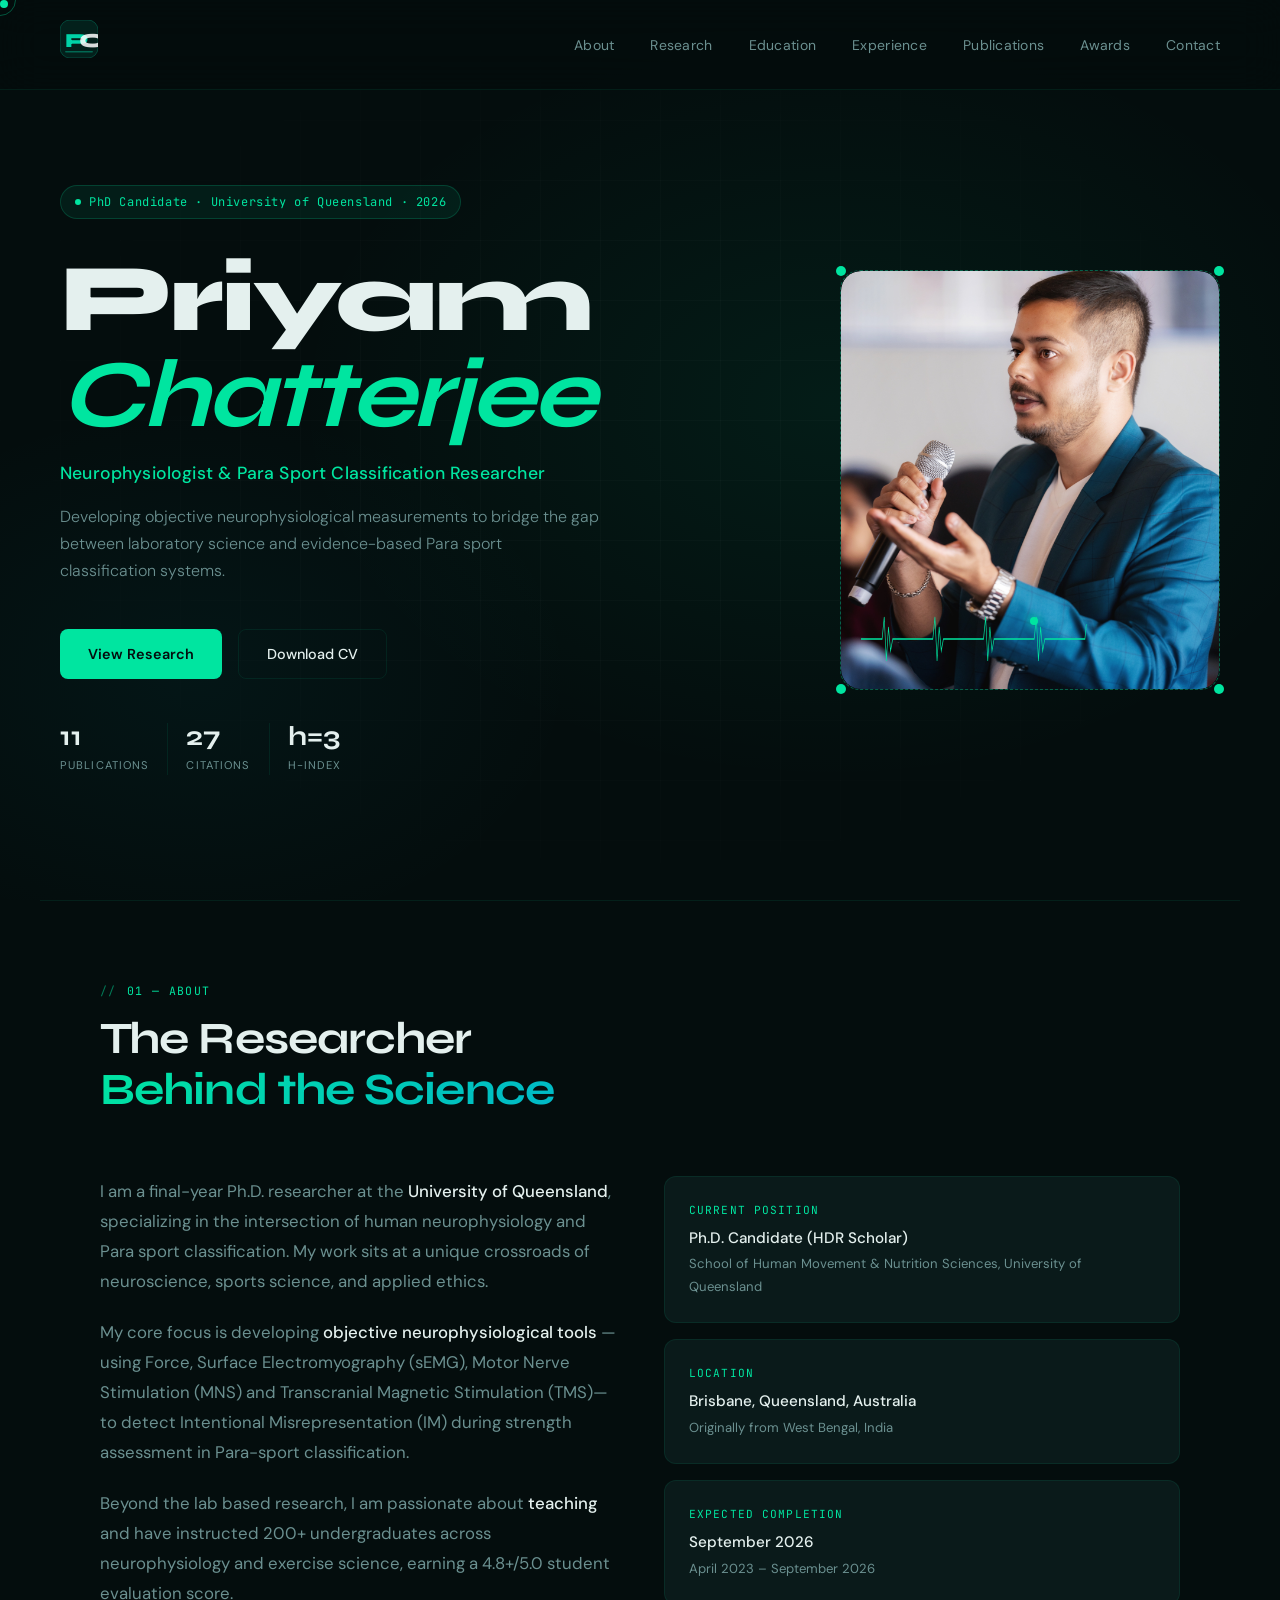
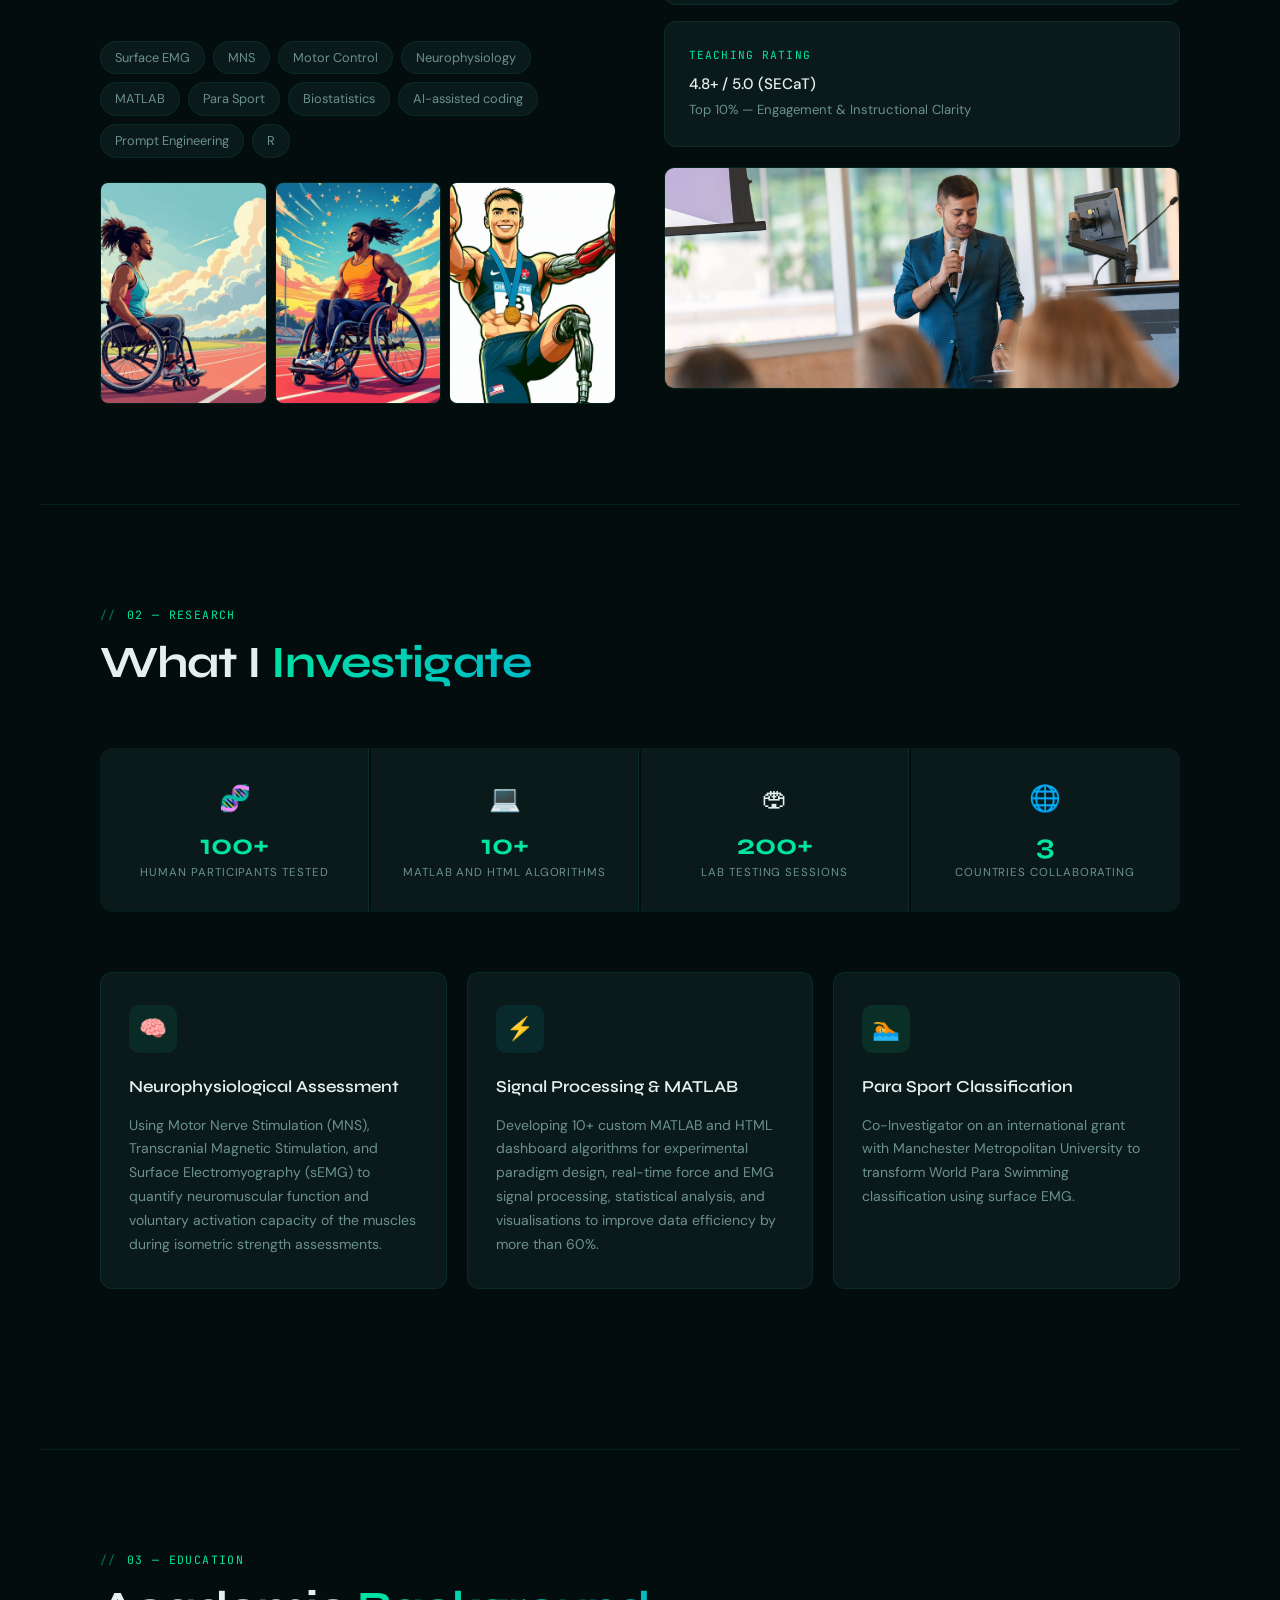
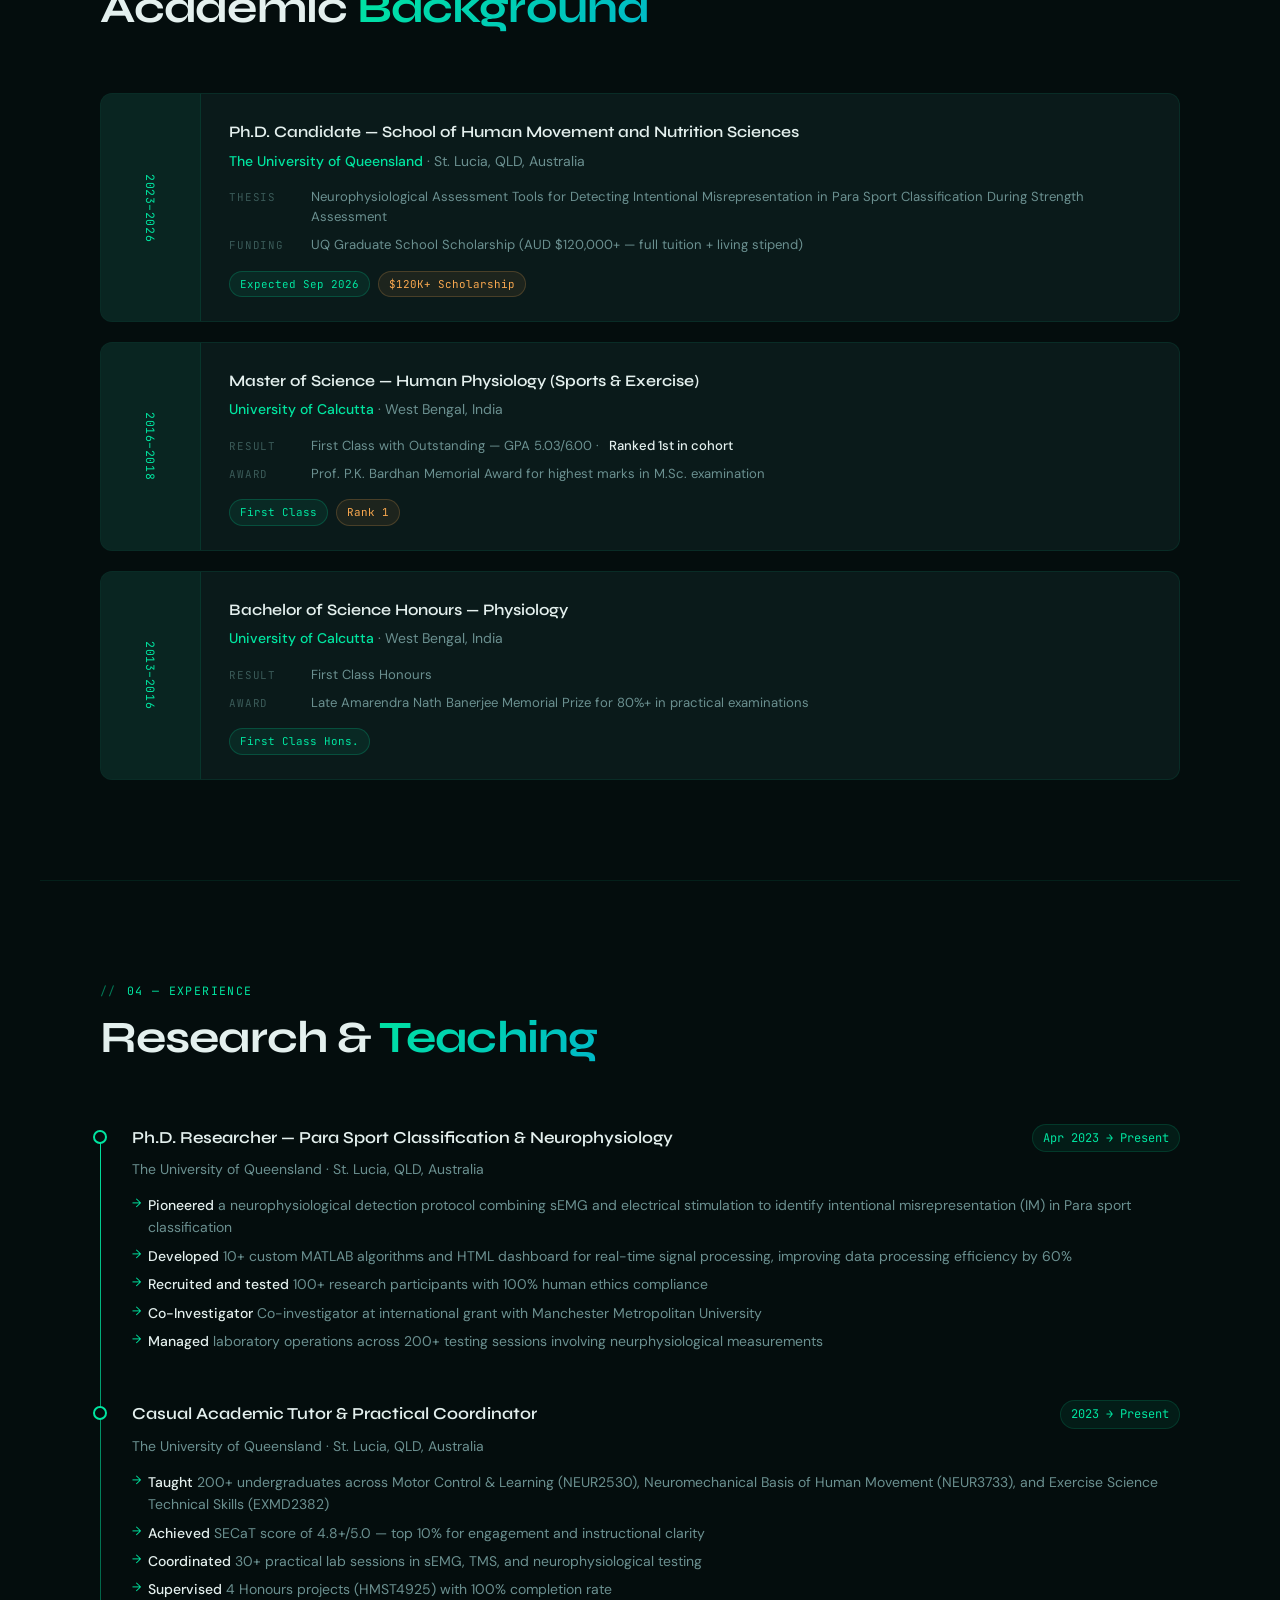
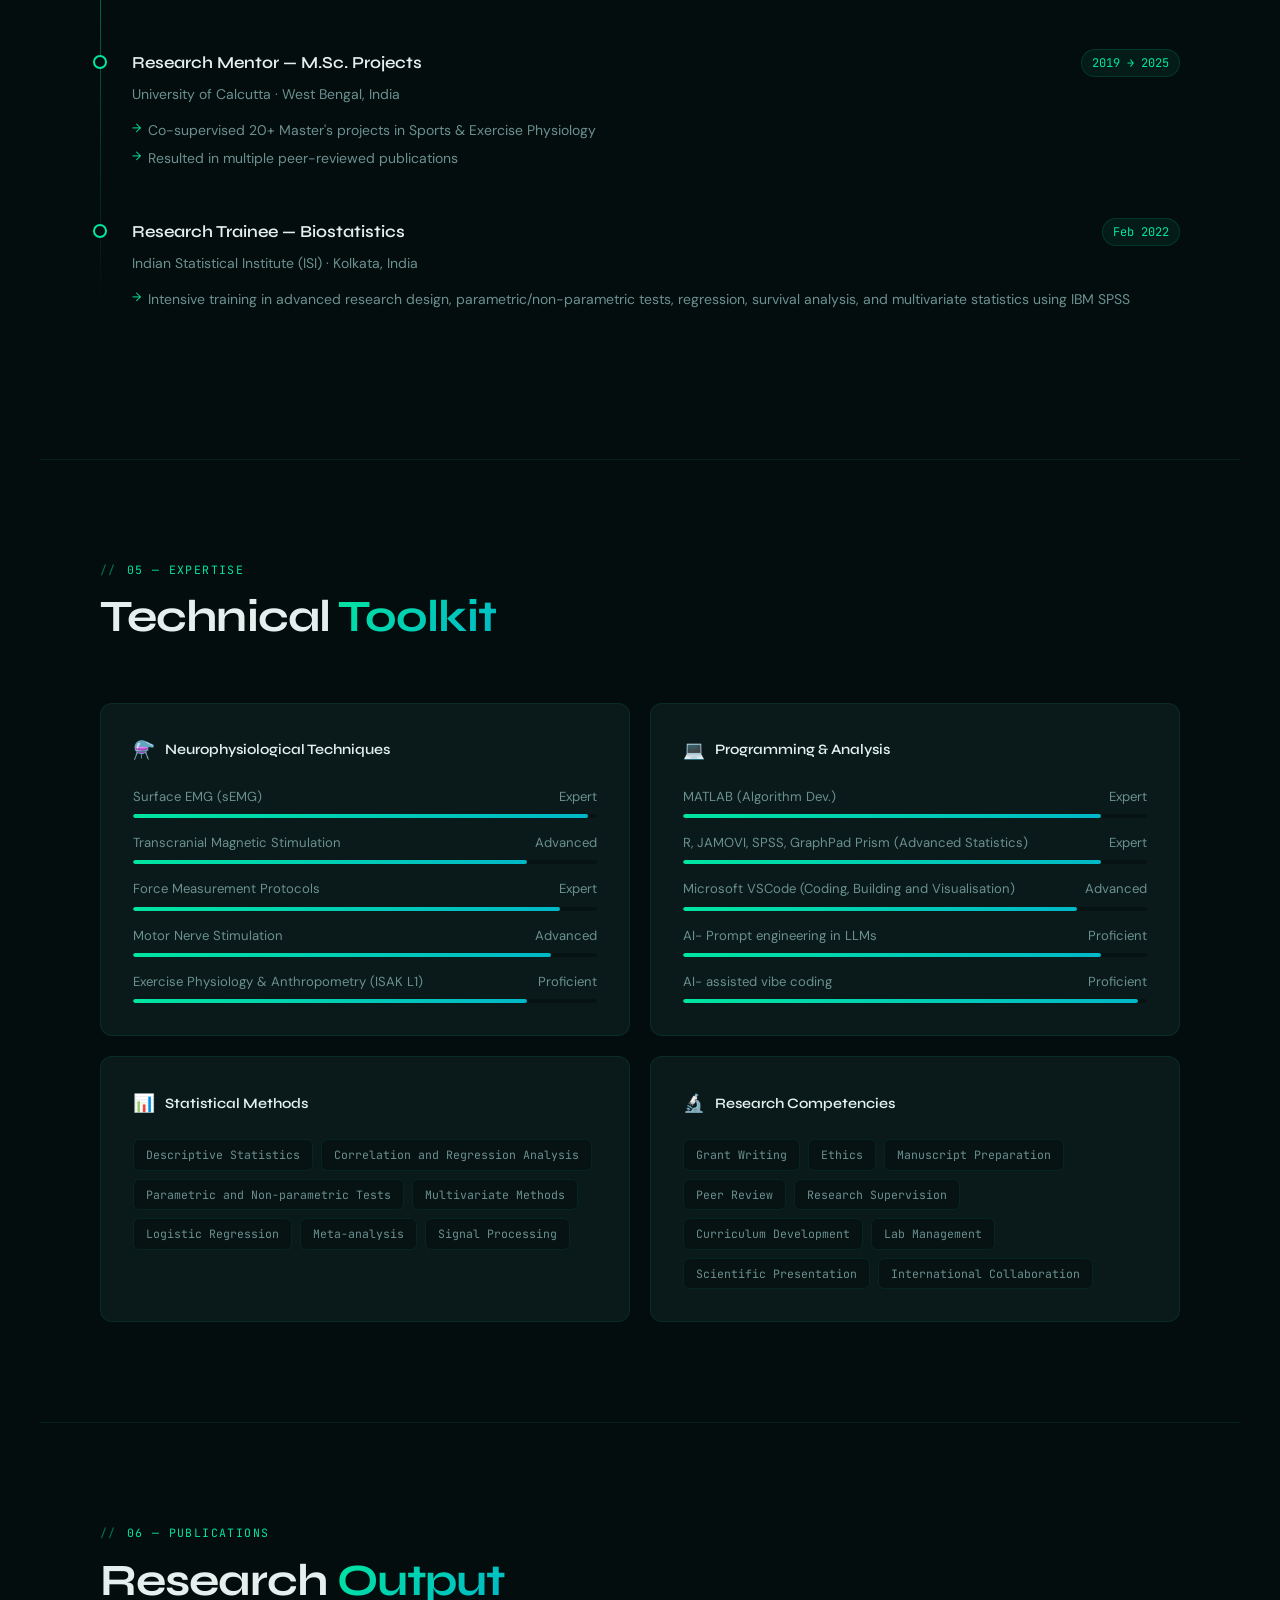
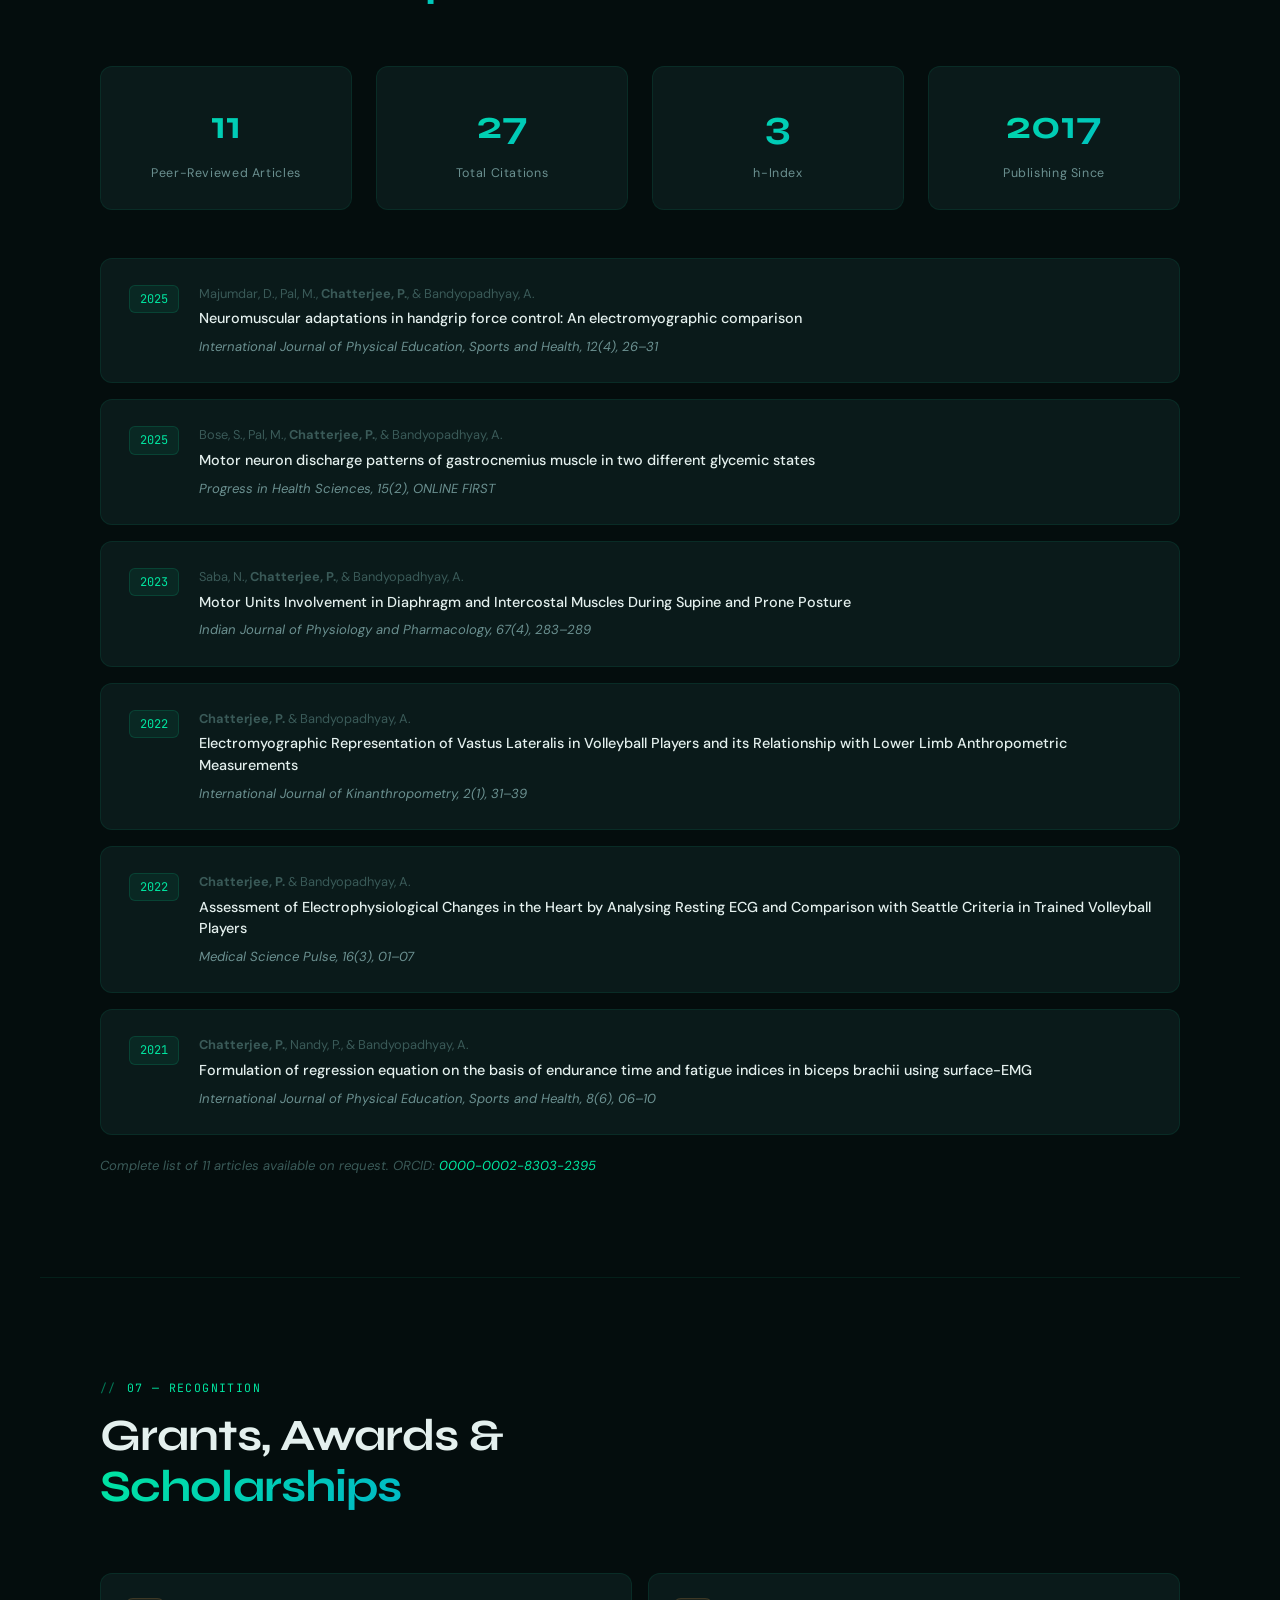
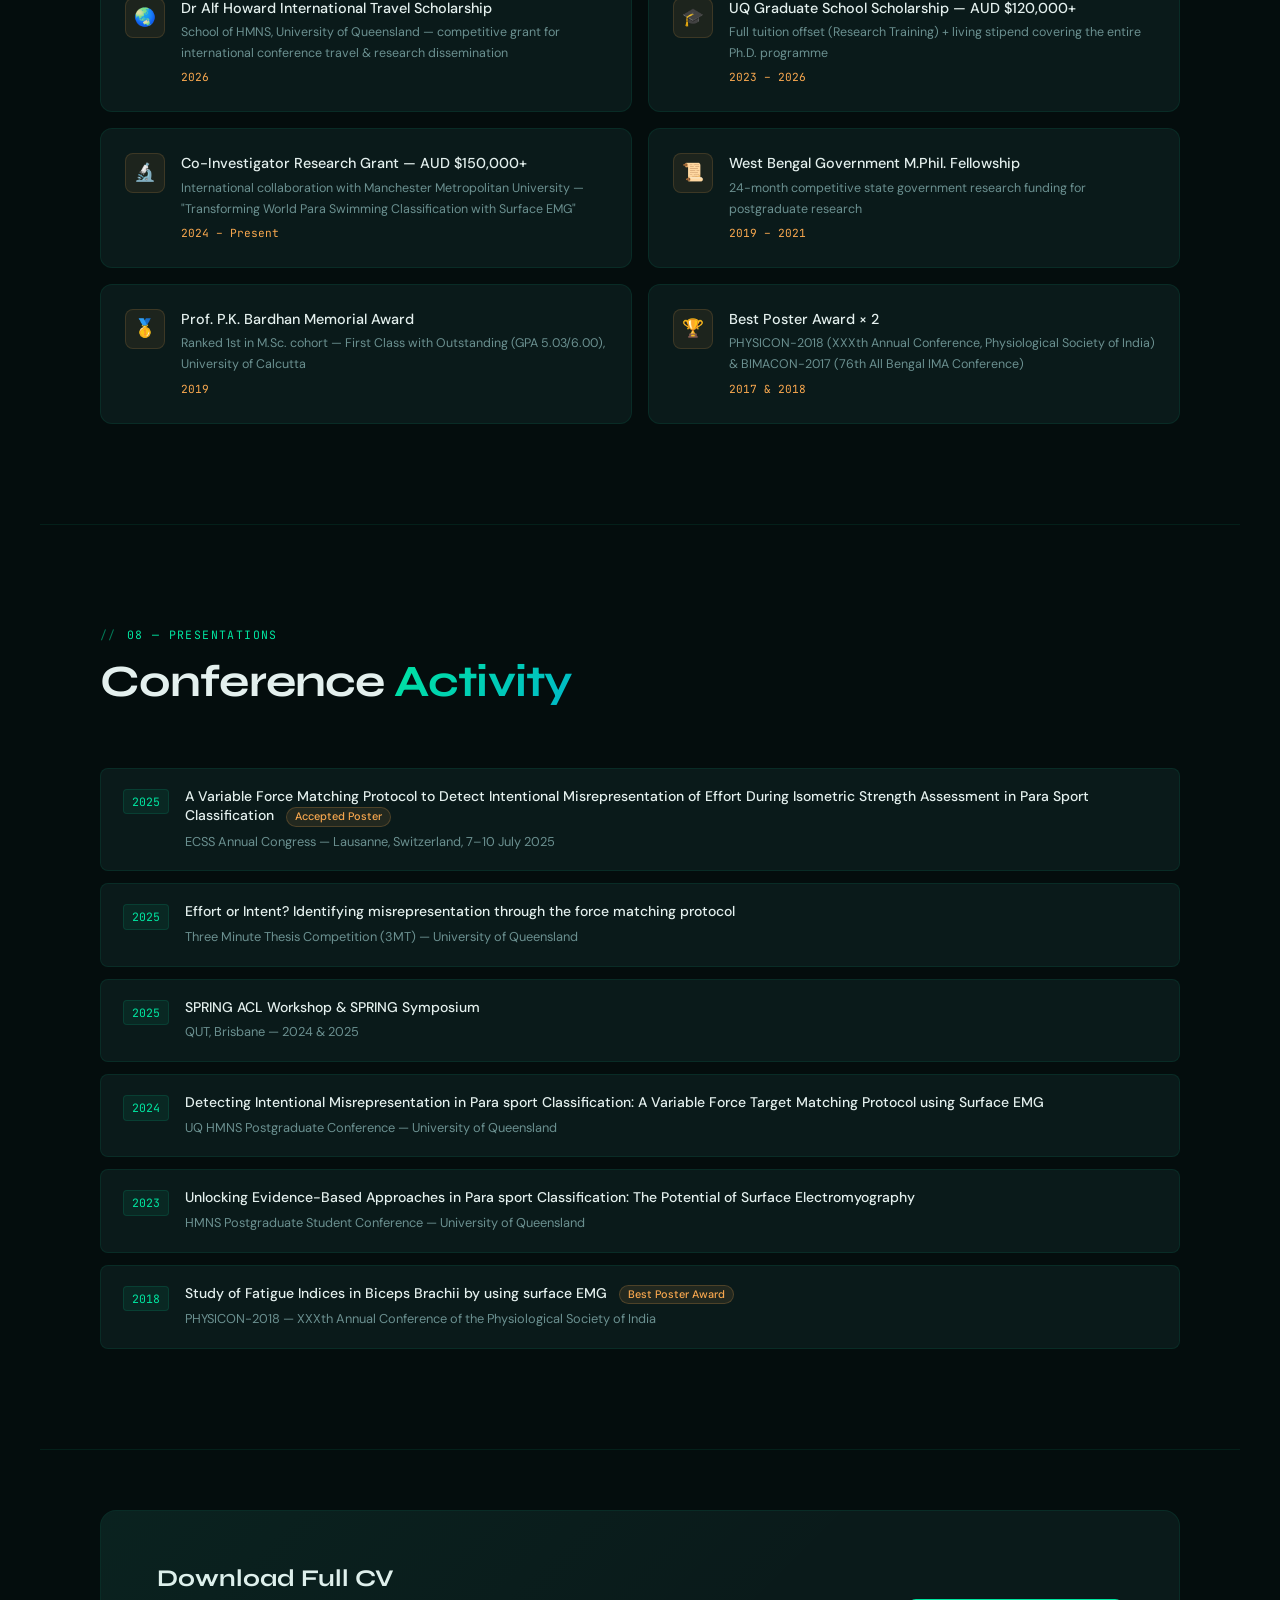
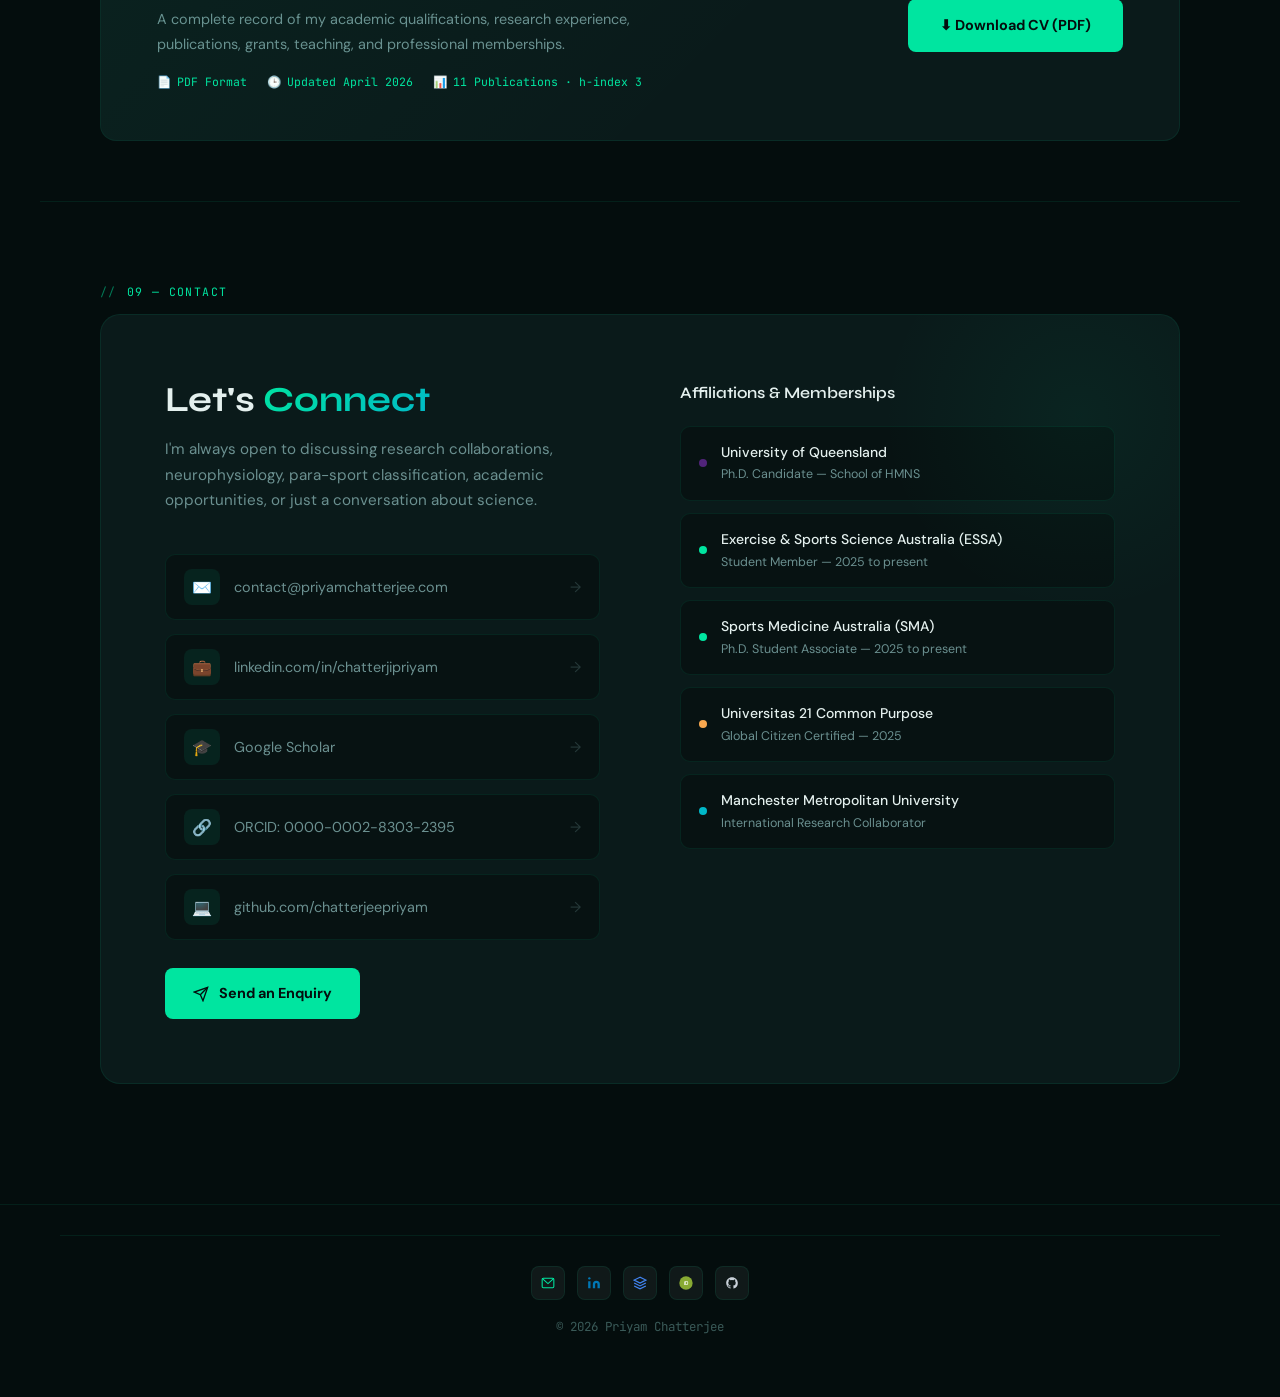
==== index.html @ a606b999 "Update index.html" ====
<!DOCTYPE html>
<html lang="en">
<head>
  <meta charset="UTF-8">
  <link rel="icon" type="image/x-icon" href="favicon.ico">
  <link rel="icon" type="image/png" sizes="32x32" href="favicon-32x32.png">
  <link rel="icon" type="image/png" sizes="16x16" href="favicon-16x16.png">
  <link rel="apple-touch-icon" sizes="180x180" href="apple-touch-icon.png">
  <link rel="icon" type="image/png" sizes="192x192" href="android-chrome-192x192.png">
  <link rel="icon" type="image/png" sizes="512x512" href="android-chrome-512x512.png">
  <meta name="viewport" content="width=device-width, initial-scale=1.0"/>
  <title>Priyam Chatterjee — PhD Researcher</title>
  <link rel="preconnect" href="https://fonts.googleapis.com"/>
  <link rel="preconnect" href="https://fonts.gstatic.com" crossorigin/>
  <link href="https://fonts.googleapis.com/css2?family=Syne:wght@400;600;700;800&family=DM+Sans:ital,wght@0,300;0,400;0,500;1,300&family=JetBrains+Mono:wght@400;500&display=swap" rel="stylesheet"/>
  <style>
    *, *::before, *::after { box-sizing: border-box; margin: 0; padding: 0; }

    :root {
      --bg: #040d0d;
      --bg2: #071212;
      --surface: #0a1a1a;
      --surface2: #0d2020;
      --border: rgba(0,255,180,0.08);
      --text: #e4f0ee;
      --muted: #6b9090;
      --dim: #3a5a58;
      --accent: #00e5a0;
      --accent2: #00b8c8;
      --accent3: #f9a84f;
      --green: #00e5a0;
      --grad: linear-gradient(135deg, #00e5a0, #00b8c8);
      --grad2: linear-gradient(135deg, #00b8c8, #f9a84f);
      --r: 12px;
    }

    html { scroll-behavior: smooth; }

    body {
      font-family: 'DM Sans', sans-serif;
      background: var(--bg);
      color: var(--text);
      line-height: 1.7;
      overflow-x: hidden;
    }

    /* ─── SCROLLBAR ─── */
    ::-webkit-scrollbar { width: 4px; }
    ::-webkit-scrollbar-track { background: var(--bg); }
    ::-webkit-scrollbar-thumb { background: var(--accent); border-radius: 2px; }

    /* ─── CURSOR DOT ─── */
    .cursor {
      width: 8px; height: 8px;
      background: var(--accent);
      border-radius: 50%;
      position: fixed; top: 0; left: 0;
      pointer-events: none;
      z-index: 9999;
      transition: transform 0.1s;
      mix-blend-mode: screen;
    }
    .cursor-ring {
      width: 32px; height: 32px;
      border: 1px solid rgba(0,229,160,0.35);
      border-radius: 50%;
      position: fixed; top: 0; left: 0;
      pointer-events: none;
      z-index: 9998;
      transition: all 0.15s ease;
    }

    /* ─── NAV ─── */
    nav {
      position: fixed; top: 0; left: 0; right: 0;
      z-index: 100;
      padding: 20px 60px;
      display: flex; align-items: center; justify-content: space-between;
      background: rgba(4, 13, 13, 0.92);
      backdrop-filter: blur(20px);
      border-bottom: 1px solid var(--border);
      transition: padding 0.3s;
    }
    nav.scrolled { padding: 14px 60px; }

    .nav-logo {
      font-family: 'Syne', sans-serif;
      font-weight: 800;
      font-size: 1.3rem;
      letter-spacing: -0.02em;
      color: var(--text);
      text-decoration: none;
      transition: opacity 0.2s;
    }
    .nav-logo:hover { opacity: 0.8; }
    .nav-logo span { color: var(--accent); }

    .nav-links { display: flex; gap: 36px; list-style: none; }
    .nav-links a {
      font-family: 'DM Sans', sans-serif;
      font-size: 0.875rem;
      font-weight: 400;
      color: var(--muted);
      text-decoration: none;
      letter-spacing: 0.02em;
      transition: color 0.2s;
      position: relative;
    }
    .nav-links a::after {
      content: '';
      position: absolute; bottom: -2px; left: 0;
      width: 0; height: 1px;
      background: var(--accent);
      transition: width 0.3s;
    }
    .nav-links a:hover { color: var(--text); }
    .nav-links a:hover::after { width: 100%; }

    /* ─── HERO ─── */
    #hero {
      min-height: 0;
      height: 100vh;
      display: grid;
      grid-template-columns: 1fr auto;
      align-items: center;
      padding: 120px 60px 60px;
      position: relative;
      overflow: hidden;
      gap: 60px;
    }

    .hero-bg {
      position: absolute; inset: 0;
      background: radial-gradient(ellipse 70% 70% at 65% 45%, rgba(0,229,160,0.07) 0%, transparent 60%),
                  radial-gradient(ellipse 50% 50% at 15% 75%, rgba(0,184,200,0.05) 0%, transparent 60%);
    }

    .hero-grid {
      position: absolute; inset: 0;
      background-image:
        linear-gradient(rgba(255,255,255,0.02) 1px, transparent 1px),
        linear-gradient(90deg, rgba(255,255,255,0.02) 1px, transparent 1px);
      background-size: 60px 60px;
      mask-image: radial-gradient(ellipse at center, black 30%, transparent 80%);
    }

    .hero-content { position: relative; z-index: 1; max-width: 620px; align-self: center; }

    .hero-tag {
      display: inline-flex; align-items: center; gap: 8px;
      background: rgba(0,229,160,0.08);
      border: 1px solid rgba(0,229,160,0.18);
      border-radius: 100px;
      padding: 6px 14px;
      font-family: 'JetBrains Mono', monospace;
      font-size: 0.75rem;
      color: var(--accent);
      letter-spacing: 0.05em;
      margin-bottom: 32px;
      opacity: 0;
      animation: fadeUp 0.8s 0.1s forwards;
    }
    .hero-tag::before {
      content: '';
      width: 6px; height: 6px;
      background: var(--green);
      border-radius: 50%;
      animation: pulse 2s infinite;
    }

    @keyframes pulse {
      0%, 100% { opacity: 1; transform: scale(1); }
      50% { opacity: 0.4; transform: scale(0.8); }
    }

    .hero-name {
      font-family: 'Syne', sans-serif;
      font-size: clamp(3.2rem, 7.5vw, 6.5rem);
      font-weight: 800;
      line-height: 1.0;
      letter-spacing: -0.03em;
      color: var(--text);
      opacity: 0;
      animation: fadeUp 0.8s 0.2s forwards;
    }

    .hero-name .line { display: block; font-weight: 800; }
    .hero-name .accent-line {
      font-style: italic;
      font-weight: 700;
      color: var(--accent);
      /* rich teal — not gradient, matches screenshot */
      background: none;
      -webkit-text-fill-color: var(--accent);
    }

    .hero-role {
      font-family: 'DM Sans', sans-serif;
      font-size: 1.1rem;
      font-weight: 500;
      color: var(--accent);
      margin-top: 16px;
      opacity: 0;
      animation: fadeUp 0.8s 0.3s forwards;
      letter-spacing: 0.01em;
    }

    .hero-subtitle {
      font-size: 1rem;
      color: var(--muted);
      font-weight: 300;
      margin-top: 14px;
      max-width: 540px;
      line-height: 1.7;
      opacity: 0;
      animation: fadeUp 0.8s 0.4s forwards;
    }
    .hero-subtitle strong { color: var(--text); font-weight: 500; }

    .hero-stats {
      display: flex; gap: 0;
      margin-top: 44px;
      opacity: 0;
      animation: fadeUp 0.8s 0.6s forwards;
    }
    .stat-item {
      display: flex; flex-direction: column;
      padding: 0 18px 0 0;
      margin-right: 18px;
      border-right: 1px solid var(--border);
      white-space: nowrap;
    }
    .stat-item:last-child { border-right: none; }
    .stat-num {
      font-family: 'Syne', sans-serif;
      font-size: 1.7rem;
      font-weight: 700;
      color: var(--text);
      line-height: 1;
      white-space: nowrap;
    }
    .stat-label {
      font-size: 0.7rem;
      color: var(--muted);
      text-transform: uppercase;
      letter-spacing: 0.1em;
      margin-top: 6px;
    }

    .hero-cta {
      display: flex; gap: 16px; margin-top: 44px;
      opacity: 0;
      animation: fadeUp 0.8s 0.65s forwards;
    }

    .btn {
      display: inline-flex; align-items: center; gap: 8px;
      padding: 12px 28px;
      border-radius: 8px;
      font-family: 'DM Sans', sans-serif;
      font-size: 0.9rem;
      font-weight: 500;
      text-decoration: none;
      transition: all 0.25s;
      cursor: pointer;
      border: none;
    }
    .btn-primary {
      background: var(--accent);
      color: #040d0d;
      font-weight: 600;
    }
    .btn-primary:hover {
      opacity: 0.85;
      transform: translateY(-2px);
      box-shadow: 0 12px 32px rgba(0,229,160,0.25);
    }
    .btn-secondary {
      background: transparent;
      color: var(--text);
      border: 1px solid var(--border);
    }
    .btn-secondary:hover {
      border-color: var(--accent);
      color: var(--accent);
      transform: translateY(-2px);
    }

    /* ─── HERO VISUAL CARD ─── */
    .hero-photo-wrap {
      position: relative;
      z-index: 1;
      display: flex;
      align-items: center;
      justify-content: flex-end;
      align-self: center;
      opacity: 0;
      animation: fadeIn 1s 0.8s forwards;
    }
    .hero-visual-card {
      width: 380px; height: 420px;
      border-radius: 20px;
      background: rgba(10, 26, 26, 0.9);
      border: 1px dashed rgba(0,229,160,0.35);
      position: relative;
      overflow: visible;
      display: flex; align-items: center; justify-content: center;
    }

    /* Corner dots */
    .vc-corner {
      position: absolute;
      width: 10px; height: 10px;
      border-radius: 50%;
      background: var(--accent);
    }
    .vc-corner.tl { top: -5px; left: -5px; }
    .vc-corner.tr { top: -5px; right: -5px; }
    .vc-corner.bl { bottom: -5px; left: -5px; }
    .vc-corner.br { bottom: -5px; right: -5px; }

    /* Photo area */
    .hero-photo-inner {
      width: 100%; height: 100%;
      border-radius: 20px;
      overflow: hidden;
      display: flex; flex-direction: column;
      align-items: center; justify-content: center;
      gap: 12px;
      background: rgba(7,18,18,0.95);
      position: relative;
    }
    .hero-photo-inner img {
      width: 100%; height: 100%;
      object-fit: cover;
      border-radius: 20px;
    }
    .hero-photo-initials {
      font-family: 'Syne', sans-serif;
      font-size: 5rem; font-weight: 800;
      color: rgba(0,229,160,0.12);
      letter-spacing: -0.05em;
      line-height: 1;
    }
    .hero-photo-hint {
      font-family: 'JetBrains Mono', monospace;
      font-size: 0.72rem;
      color: var(--dim);
      letter-spacing: 0.05em;
    }

    /* Floating chips */
    .vc-chip {
      position: absolute;
      background: #0d1f2d;
      border: 1px solid rgba(0,229,160,0.15);
      border-radius: 12px;
      padding: 10px 14px;
      display: flex; align-items: center; gap: 10px;
      box-shadow: 0 8px 32px rgba(0,0,0,0.5);
      animation: chipFloat 4s ease-in-out infinite;
    }
    .vc-chip.top-right {
      top: -28px; right: -28px;
      animation-delay: 0s;
    }
    .vc-chip.bot-left {
      bottom: 50px; left: -36px;
      animation-delay: -2s;
    }
    @keyframes chipFloat {
      0%, 100% { transform: translateY(0px); }
      50% { transform: translateY(-8px); }
    }
    .chip-icon {
      width: 30px; height: 30px;
      border-radius: 8px;
      display: flex; align-items: center; justify-content: center;
      font-size: 0.9rem;
    }
    .chip-icon.orange { background: rgba(249,168,79,0.15); }
    .chip-icon.pink   { background: rgba(249,79,160,0.15); }
    .chip-label { font-family: 'JetBrains Mono', monospace; }
    .chip-label-top { font-size: 0.6rem; color: var(--muted); letter-spacing: 0.1em; text-transform: uppercase; }
    .chip-label-main { font-size: 0.82rem; color: var(--text); font-weight: 500; }

    /* EMG waveform at bottom */
    .vc-waveform {
      position: absolute;
      bottom: 20px; left: 0; right: 0;
      height: 60px;
      overflow: hidden;
      padding: 0 20px;
    }
    .vc-waveform svg {
      width: 100%; height: 100%;
    }
    .waveform-path {
      stroke: var(--accent);
      stroke-width: 1.5;
      fill: none;
      stroke-dasharray: 1000;
      stroke-dashoffset: 1000;
      animation: drawWave 3s ease forwards 1.5s, scrollWave 6s linear infinite 4.5s;
    }
    @keyframes drawWave {
      to { stroke-dashoffset: 0; }
    }
    @keyframes scrollWave {
      from { transform: translateX(0); }
      to { transform: translateX(-50%); }
    }

    /* Scanning dot on waveform */
    .vc-scan-dot {
      position: absolute;
      bottom: 44px; left: 50%;
      width: 8px; height: 8px;
      background: var(--accent);
      border-radius: 50%;
      box-shadow: 0 0 10px var(--accent);
      animation: scanPulse 1.5s ease-in-out infinite 2s;
    }
    @keyframes scanPulse {
      0%, 100% { opacity: 1; box-shadow: 0 0 6px var(--accent); }
      50% { opacity: 0.4; box-shadow: 0 0 18px var(--accent); }
    }

    @keyframes fadeUp {
      from { opacity: 0; transform: translateY(24px); }
      to { opacity: 1; transform: translateY(0); }
    }
    @keyframes fadeIn {
      from { opacity: 0; }
      to { opacity: 1; }
    }

    /* ─── SECTIONS COMMON ─── */
    section {
      padding: 100px 60px;
      max-width: 1200px;
      margin: 0 auto;
    }

    .section-label {
      font-family: 'JetBrains Mono', monospace;
      font-size: 0.72rem;
      color: var(--accent);
      letter-spacing: 0.12em;
      text-transform: uppercase;
      margin-bottom: 12px;
      display: flex; align-items: center; gap: 10px;
    }
    .section-label::before {
      content: '//';
      opacity: 0.5;
    }

    .section-title {
      font-family: 'Syne', sans-serif;
      font-size: clamp(1.8rem, 3.5vw, 2.8rem);
      font-weight: 700;
      line-height: 1.15;
      letter-spacing: -0.02em;
      margin-bottom: 60px;
    }
    .section-title em {
      font-style: normal;
      background: var(--grad);
      -webkit-background-clip: text;
      -webkit-text-fill-color: transparent;
      background-clip: text;
    }

    /* ─── DIVIDER ─── */
    .divider {
      height: 1px;
      background: var(--border);
      max-width: 1200px;
      margin: 0 auto;
    }

    /* ─── ABOUT / BIO ─── */
    #about { padding-top: 80px; }
    .about-grid {
      display: grid;
      grid-template-columns: 1fr 1fr;
      gap: 48px;
      align-items: start;
    }
    .about-text p {
      color: var(--muted);
      font-size: 1.05rem;
      line-height: 1.8;
      margin-bottom: 20px;
    }
    .about-text p strong { color: var(--text); font-weight: 500; }

    .about-tags {
      display: flex; flex-wrap: wrap; gap: 8px;
      margin-top: 32px;
    }
    .tag {
      padding: 5px 14px;
      border-radius: 100px;
      font-size: 0.8rem;
      border: 1px solid var(--border);
      color: var(--muted);
      background: var(--surface);
      transition: all 0.2s;
    }
    .tag:hover { border-color: var(--accent2); color: var(--accent2); }

    .about-cards { display: flex; flex-direction: column; gap: 16px; }
    .info-card {
      background: var(--surface);
      border: 1px solid var(--border);
      border-radius: var(--r);
      padding: 24px;
      transition: border-color 0.3s, transform 0.3s;
    }
    .info-card:hover { border-color: rgba(0,229,160,0.25); transform: translateX(4px); }
    .info-card-label {
      font-family: 'JetBrains Mono', monospace;
      font-size: 0.7rem;
      color: var(--accent);
      letter-spacing: 0.1em;
      text-transform: uppercase;
      margin-bottom: 6px;
    }
    .info-card-value { font-size: 0.95rem; color: var(--text); font-weight: 500; }
    .info-card-sub { font-size: 0.82rem; color: var(--muted); margin-top: 2px; }

    /* ─── RESEARCH ─── */
    #research { background: none; }
    .research-grid {
      display: grid;
      grid-template-columns: repeat(3, 1fr);
      gap: 20px;
      margin-bottom: 60px;
    }
    .research-card {
      background: var(--surface);
      border: 1px solid var(--border);
      border-radius: var(--r);
      padding: 32px 28px;
      transition: all 0.3s;
      position: relative;
      overflow: hidden;
    }
    .research-card::before {
      content: '';
      position: absolute; top: 0; left: 0; right: 0;
      height: 2px;
      opacity: 0;
      transition: opacity 0.3s;
    }
    .research-card:nth-child(1)::before { background: var(--grad); }
    .research-card:nth-child(2)::before { background: var(--grad2); }
    .research-card:nth-child(3)::before { background: linear-gradient(90deg, var(--green), var(--accent)); }
    .research-card:hover { border-color: rgba(0,229,160,0.18); transform: translateY(-4px); box-shadow: 0 20px 40px rgba(0,0,0,0.3); }
    .research-card:hover::before { opacity: 1; }

    .research-icon {
      width: 48px; height: 48px;
      border-radius: 10px;
      display: flex; align-items: center; justify-content: center;
      font-size: 1.4rem;
      margin-bottom: 20px;
    }
    .research-card:nth-child(1) .research-icon { background: rgba(0,229,160,0.08); }
    .research-card:nth-child(2) .research-icon { background: rgba(0,184,200,0.1); }
    .research-card:nth-child(3) .research-icon { background: rgba(0,229,160,0.1); }

    .research-card h3 {
      font-family: 'Syne', sans-serif;
      font-size: 1.05rem;
      font-weight: 600;
      margin-bottom: 12px;
      color: var(--text);
    }
    .research-card p { font-size: 0.875rem; color: var(--muted); line-height: 1.7; }

    /* Thesis block */
    .thesis-block {
      background: var(--surface);
      border: 1px solid var(--border);
      border-radius: var(--r);
      padding: 40px;
      position: relative;
      overflow: hidden;
    }
    .thesis-block::before {
      content: '"';
      position: absolute; top: -20px; right: 30px;
      font-family: 'Syne', sans-serif;
      font-size: 12rem;
      color: rgba(0,229,160,0.04);
      line-height: 1;
      pointer-events: none;
    }
    .thesis-block h3 {
      font-family: 'Syne', sans-serif;
      font-size: 0.8rem;
      font-weight: 600;
      color: var(--accent);
      letter-spacing: 0.08em;
      text-transform: uppercase;
      margin-bottom: 16px;
    }
    .thesis-block p {
      font-size: 1.15rem;
      color: var(--text);
      font-weight: 400;
      line-height: 1.7;
      font-style: italic;
    }
    .thesis-supervisors {
      display: flex; flex-wrap: wrap; gap: 10px;
      margin-top: 24px;
    }
    .supervisor-chip {
      display: flex; align-items: center; gap: 8px;
      background: var(--bg2);
      border: 1px solid var(--border);
      border-radius: 8px;
      padding: 8px 14px;
      font-size: 0.8rem;
      color: var(--muted);
    }
    .supervisor-chip span { color: var(--text); font-weight: 500; }

    /* ─── EXPERIENCE TIMELINE ─── */
    #experience { background: none; }
    .timeline { position: relative; padding-left: 32px; }
    .timeline::before {
      content: '';
      position: absolute; left: 0; top: 8px; bottom: 8px;
      width: 1px;
      background: linear-gradient(to bottom, var(--accent), transparent);
    }
    .timeline-item {
      position: relative;
      margin-bottom: 48px;
      opacity: 0;
      transform: translateX(-20px);
      transition: opacity 0.6s, transform 0.6s;
    }
    .timeline-item.visible { opacity: 1; transform: translateX(0); }
    .timeline-dot {
      position: absolute; left: -39px; top: 6px;
      width: 14px; height: 14px;
      border-radius: 50%;
      background: var(--bg);
      border: 2px solid var(--accent);
      transition: background 0.3s;
    }
    .timeline-item:hover .timeline-dot { background: var(--accent); }

    .timeline-header {
      display: flex; justify-content: space-between; align-items: flex-start;
      margin-bottom: 6px;
    }
    .timeline-role {
      font-family: 'Syne', sans-serif;
      font-size: 1.05rem;
      font-weight: 600;
      color: var(--text);
    }
    .timeline-date {
      font-family: 'JetBrains Mono', monospace;
      font-size: 0.75rem;
      color: var(--accent);
      background: rgba(0,229,160,0.07);
      border: 1px solid rgba(0,229,160,0.14);
      padding: 3px 10px;
      border-radius: 100px;
      white-space: nowrap;
      margin-left: 16px;
    }
    .timeline-org {
      font-size: 0.875rem;
      color: var(--muted);
      margin-bottom: 12px;
    }
    .timeline-items {
      list-style: none;
      display: flex; flex-direction: column; gap: 6px;
    }
    .timeline-items li {
      font-size: 0.875rem;
      color: var(--muted);
      padding-left: 16px;
      position: relative;
      line-height: 1.6;
    }
    .timeline-items li::before {
      content: '→';
      position: absolute; left: 0;
      color: var(--accent);
      font-size: 0.75rem;
    }
    .timeline-items li strong { color: var(--text); font-weight: 500; }

    /* ─── SKILLS ─── */
    #skills { background: none; }
    .skills-grid {
      display: grid;
      grid-template-columns: repeat(2, 1fr);
      gap: 20px;
    }
    .skill-group {
      background: var(--surface);
      border: 1px solid var(--border);
      border-radius: var(--r);
      padding: 32px;
    }
    .skill-group-title {
      font-family: 'Syne', sans-serif;
      font-size: 0.9rem;
      font-weight: 600;
      color: var(--text);
      margin-bottom: 20px;
      display: flex; align-items: center; gap: 10px;
    }
    .skill-group-title .icon { font-size: 1.1rem; }

    .skill-bars { display: flex; flex-direction: column; gap: 14px; }
    .skill-bar-item { }
    .skill-bar-label {
      display: flex; justify-content: space-between;
      font-size: 0.82rem;
      color: var(--muted);
      margin-bottom: 6px;
    }
    .skill-bar-track {
      height: 4px;
      background: var(--bg2);
      border-radius: 2px;
      overflow: hidden;
    }
    .skill-bar-fill {
      height: 100%;
      border-radius: 2px;
      background: var(--grad);
      width: 0;
      transition: width 1.2s cubic-bezier(0.4,0,0.2,1);
    }
    .skill-bar-fill.animated { }

    .skill-tags-list { display: flex; flex-wrap: wrap; gap: 8px; }
    .skill-tag {
      padding: 5px 12px;
      border-radius: 6px;
      font-family: 'JetBrains Mono', monospace;
      font-size: 0.72rem;
      background: var(--bg2);
      border: 1px solid var(--border);
      color: var(--muted);
      transition: all 0.2s;
    }
    .skill-tag:hover { border-color: var(--accent); color: var(--accent); }

    /* ─── PUBLICATIONS ─── */
    #publications { background: none; }
    .pub-metrics {
      display: flex; gap: 24px; margin-bottom: 48px; flex-wrap: wrap;
    }
    .metric-card {
      background: var(--surface);
      border: 1px solid var(--border);
      border-radius: var(--r);
      padding: 24px 32px;
      text-align: center;
      min-width: 130px;
      flex: 1;
      transition: border-color 0.3s, transform 0.3s;
    }
    .metric-card:hover { border-color: rgba(0,229,160,0.25); transform: translateY(-3px); }
    .metric-num {
      font-family: 'Syne', sans-serif;
      font-size: 2.5rem;
      font-weight: 700;
      background: var(--grad);
      -webkit-background-clip: text;
      -webkit-text-fill-color: transparent;
      background-clip: text;
    }
    .metric-label { font-size: 0.78rem; color: var(--muted); margin-top: 4px; letter-spacing: 0.05em; }

    .pub-list { display: flex; flex-direction: column; gap: 16px; }
    .pub-card {
      background: var(--surface);
      border: 1px solid var(--border);
      border-radius: var(--r);
      padding: 24px 28px;
      display: flex; gap: 20px; align-items: flex-start;
      transition: all 0.25s;
    }
    .pub-card:hover { border-color: rgba(0,229,160,0.18); transform: translateX(4px); }
    .pub-year {
      font-family: 'JetBrains Mono', monospace;
      font-size: 0.75rem;
      color: var(--accent);
      background: rgba(0,229,160,0.07);
      border: 1px solid rgba(0,229,160,0.14);
      padding: 3px 10px;
      border-radius: 6px;
      white-space: nowrap;
      height: fit-content;
      margin-top: 2px;
    }
    .pub-content { flex: 1; }
    .pub-title {
      font-size: 0.9rem;
      color: var(--text);
      font-weight: 500;
      line-height: 1.5;
      margin-bottom: 6px;
    }
    .pub-journal { font-size: 0.82rem; color: var(--muted); font-style: italic; }
    .pub-authors { font-size: 0.8rem; color: var(--dim); margin-bottom: 4px; }

    /* ─── AWARDS ─── */
    #awards { background: none; }
    .awards-grid {
      display: grid;
      grid-template-columns: repeat(2, 1fr);
      gap: 16px;
    }
    .award-card {
      background: var(--surface);
      border: 1px solid var(--border);
      border-radius: var(--r);
      padding: 24px;
      display: flex; gap: 16px; align-items: flex-start;
      transition: all 0.25s;
    }
    .award-card:hover { border-color: rgba(249,168,79,0.3); transform: translateY(-3px); }
    .award-icon {
      width: 40px; height: 40px; flex-shrink: 0;
      border-radius: 8px;
      background: rgba(249,168,79,0.08);
      border: 1px solid rgba(249,168,79,0.15);
      display: flex; align-items: center; justify-content: center;
      font-size: 1.1rem;
    }
    .award-name {
      font-size: 0.9rem; color: var(--text); font-weight: 500;
      line-height: 1.4; margin-bottom: 4px;
    }
    .award-body { font-size: 0.78rem; color: var(--muted); }
    .award-year {
      font-family: 'JetBrains Mono', monospace;
      font-size: 0.7rem; color: var(--accent3);
      margin-top: 4px;
    }

    /* ─── CONFERENCES ─── */
    #conferences { background: none; }
    .conf-list { display: flex; flex-direction: column; gap: 12px; }
    .conf-item {
      background: var(--surface);
      border: 1px solid var(--border);
      border-radius: 8px;
      padding: 18px 22px;
      display: flex; gap: 16px; align-items: flex-start;
      transition: all 0.25s;
    }
    .conf-item:hover { border-color: rgba(0,229,160,0.18); }
    .conf-year {
      font-family: 'JetBrains Mono', monospace;
      font-size: 0.72rem; color: var(--green);
      background: rgba(0,229,160,0.07);
      border: 1px solid rgba(0,229,160,0.12);
      padding: 2px 8px; border-radius: 4px;
      white-space: nowrap; height: fit-content;
      margin-top: 2px;
    }
    .conf-content { flex: 1; }
    .conf-title { font-size: 0.875rem; color: var(--text); font-weight: 500; line-height: 1.4; margin-bottom: 4px; }
    .conf-venue { font-size: 0.8rem; color: var(--muted); }
    .conf-badge {
      display: inline-block;
      background: rgba(249,168,79,0.1);
      border: 1px solid rgba(249,168,79,0.2);
      color: var(--accent3);
      font-size: 0.68rem;
      padding: 1px 8px; border-radius: 100px;
      margin-left: 8px;
      font-weight: 500;
    }

    /* ─── CONTACT ─── */
    #contact {
      padding: 80px 60px 120px;
    }
    .contact-wrapper {
      background: var(--surface);
      border: 1px solid var(--border);
      border-radius: 20px;
      padding: 64px;
      display: grid;
      grid-template-columns: 1fr 1fr;
      gap: 80px;
      position: relative;
      overflow: hidden;
    }
    .contact-wrapper::before {
      content: '';
      position: absolute; top: -100px; right: -100px;
      width: 400px; height: 400px;
      background: radial-gradient(circle, rgba(0,229,160,0.05) 0%, transparent 70%);
      pointer-events: none;
    }
    .contact-heading {
      font-family: 'Syne', sans-serif;
      font-size: 2.2rem;
      font-weight: 700;
      line-height: 1.2;
      margin-bottom: 16px;
    }
    .contact-heading em {
      font-style: normal;
      background: var(--grad);
      -webkit-background-clip: text;
      -webkit-text-fill-color: transparent;
      background-clip: text;
    }
    .contact-subtext { color: var(--muted); font-size: 0.95rem; line-height: 1.7; margin-bottom: 40px; }

    .contact-links { display: flex; flex-direction: column; gap: 14px; }
    .contact-link {
      display: flex; align-items: center; gap: 14px;
      color: var(--muted);
      text-decoration: none;
      font-size: 0.9rem;
      padding: 14px 18px;
      border-radius: 10px;
      border: 1px solid var(--border);
      background: var(--bg2);
      transition: all 0.25s;
    }
    .contact-link:hover { border-color: var(--accent); color: var(--text); transform: translateX(4px); }
    .contact-link .link-icon {
      width: 36px; height: 36px;
      border-radius: 8px;
      background: rgba(0,229,160,0.08);
      display: flex; align-items: center; justify-content: center;
      font-size: 1rem;
      flex-shrink: 0;
    }
    .contact-link .link-label { flex: 1; }
    .contact-link .link-arrow { opacity: 0.3; transition: opacity 0.2s, transform 0.2s; }
    .contact-link:hover .link-arrow { opacity: 0.8; transform: translateX(3px); }

    /* right side: affiliations */
    .affiliations { }
    .affiliations h3 {
      font-family: 'Syne', sans-serif;
      font-size: 1rem; font-weight: 600;
      color: var(--text); margin-bottom: 20px;
    }
    .affil-list { display: flex; flex-direction: column; gap: 12px; }
    .affil-item {
      display: flex; gap: 14px; align-items: center;
      background: var(--bg2);
      border: 1px solid var(--border);
      border-radius: 10px;
      padding: 14px 18px;
    }
    .affil-dot {
      width: 8px; height: 8px;
      border-radius: 50%;
      flex-shrink: 0;
    }
    .affil-dot.uq { background: #51247A; }
    .affil-dot.essa { background: var(--accent); }
    .affil-dot.sma { background: var(--green); }
    .affil-dot.u21 { background: var(--accent3); }
    .affil-name { font-size: 0.875rem; color: var(--text); font-weight: 500; }
    .affil-sub { font-size: 0.78rem; color: var(--muted); }

    /* photo placeholder in contact */
    .profile-photo-contact {
      margin-top: 32px;
      width: 100%;
      height: 200px;
      border-radius: 12px;
      background: var(--bg2);
      border: 1px dashed rgba(0,229,160,0.18);
      display: flex; flex-direction: column; align-items: center; justify-content: center;
      gap: 8px;
      color: var(--dim);
      font-size: 0.8rem;
    }
    .profile-photo-contact span { font-size: 2rem; }

    /* ─── FOOTER ─── */
    footer {
      text-align: center;
      padding: 30px 60px;
      border-top: 1px solid var(--border);
      font-size: 0.8rem;
      color: var(--dim);
      font-family: 'JetBrains Mono', monospace;
    }
    footer a { color: var(--accent); text-decoration: none; }

    /* ─── SCROLL REVEAL ─── */
    .reveal {
      opacity: 0;
      transform: translateY(30px);
      transition: opacity 0.7s ease, transform 0.7s ease;
    }
    .reveal.visible {
      opacity: 1;
      transform: translateY(0);
    }
    .reveal-delay-1 { transition-delay: 0.1s; }
    .reveal-delay-2 { transition-delay: 0.2s; }
    .reveal-delay-3 { transition-delay: 0.3s; }

    /* ─── EDUCATION ─── */
    .edu-timeline { display: flex; flex-direction: column; gap: 20px; }
    .edu-card {
      display: grid;
      grid-template-columns: 100px 1fr;
      gap: 0;
      background: var(--surface);
      border: 1px solid var(--border);
      border-radius: var(--r);
      overflow: hidden;
      transition: border-color 0.3s, transform 0.3s;
    }
    .edu-card:hover { border-color: rgba(0,229,160,0.25); transform: translateX(4px); }
    .edu-year-band {
      background: rgba(0,229,160,0.05);
      border-right: 1px solid var(--border);
      display: flex; align-items: center; justify-content: center;
      font-family: 'JetBrains Mono', monospace;
      font-size: 0.72rem;
      color: var(--accent);
      letter-spacing: 0.05em;
      writing-mode: vertical-rl;
      text-orientation: mixed;
      padding: 24px 0;
    }
    .edu-body { padding: 24px 28px; }
    .edu-degree {
      font-family: 'Syne', sans-serif;
      font-size: 1rem; font-weight: 600;
      color: var(--text); margin-bottom: 4px;
    }
    .edu-inst {
      font-size: 0.875rem; color: var(--accent);
      font-weight: 500; margin-bottom: 14px;
    }
    .edu-loc { color: var(--muted); font-weight: 400; }
    .edu-details { display: flex; flex-direction: column; gap: 8px; margin-bottom: 16px; }
    .edu-detail-item {
      font-size: 0.82rem; color: var(--muted); line-height: 1.5;
      display: flex; gap: 10px;
    }
    .edu-detail-label {
      font-family: 'JetBrains Mono', monospace;
      font-size: 0.68rem; color: var(--dim);
      text-transform: uppercase; letter-spacing: 0.08em;
      white-space: nowrap; padding-top: 2px; min-width: 72px;
    }
    .edu-detail-item strong { color: var(--text); font-weight: 500; }
    .edu-badge-row { display: flex; gap: 8px; flex-wrap: wrap; }
    .edu-badge {
      font-family: 'JetBrains Mono', monospace;
      font-size: 0.68rem; padding: 3px 10px; border-radius: 100px;
    }
    .edu-badge.teal {
      background: rgba(0,229,160,0.08); border: 1px solid rgba(0,229,160,0.2);
      color: var(--accent);
    }
    .edu-badge.gold {
      background: rgba(249,168,79,0.08); border: 1px solid rgba(249,168,79,0.2);
      color: var(--accent3);
    }

    /* ─── CV DOWNLOAD ─── */
    #cv-download {
      padding: 60px;
      max-width: 1200px;
      margin: 0 auto;
    }
    .cv-banner {
      background: var(--surface);
      border: 1px solid var(--border);
      border-radius: 16px;
      padding: 48px 56px;
      display: flex; align-items: center; justify-content: space-between; gap: 40px;
      position: relative; overflow: hidden;
    }
    .cv-banner::before {
      content: '';
      position: absolute; inset: 0;
      background: linear-gradient(135deg, rgba(0,229,160,0.04) 0%, transparent 60%);
      pointer-events: none;
    }
    .cv-banner-left h3 {
      font-family: 'Syne', sans-serif;
      font-size: 1.5rem; font-weight: 700;
      color: var(--text); margin-bottom: 8px;
    }
    .cv-banner-left p { font-size: 0.9rem; color: var(--muted); max-width: 480px; }
    .cv-banner-meta {
      display: flex; gap: 20px; margin-top: 16px; flex-wrap: wrap;
    }
    .cv-meta-item {
      font-family: 'JetBrains Mono', monospace;
      font-size: 0.72rem; color: var(--dim);
      display: flex; align-items: center; gap: 6px;
    }
    .cv-meta-item span { color: var(--accent); }
    .cv-banner-right { flex-shrink: 0; }
    .btn-cv {
      display: inline-flex; align-items: center; gap: 10px;
      padding: 14px 32px;
      background: var(--accent);
      color: #040d0d;
      font-weight: 700;
      font-size: 0.9rem;
      border-radius: 8px;
      text-decoration: none;
      transition: all 0.25s;
      font-family: 'DM Sans', sans-serif;
    }
    .btn-cv:hover {
      opacity: 0.85;
      transform: translateY(-2px);
      box-shadow: 0 12px 32px rgba(0,229,160,0.25);
    }

    /* ─── IMPACT INFOGRAPHIC ─── */
    .impact-strip {
      display: grid;
      grid-template-columns: repeat(4, 1fr);
      gap: 2px;
      margin-bottom: 60px;
      border-radius: var(--r);
      overflow: hidden;
      border: 1px solid var(--border);
    }
    .impact-cell {
      background: var(--surface);
      padding: 28px 24px;
      text-align: center;
      transition: background 0.2s;
      border-right: 1px solid var(--border);
    }
    .impact-cell:last-child { border-right: none; }
    .impact-cell:hover { background: var(--surface2); }
    .impact-cell-icon { font-size: 1.6rem; margin-bottom: 10px; }
    .impact-cell-num {
      font-family: 'Syne', sans-serif;
      font-size: 1.8rem; font-weight: 700;
      color: var(--accent);
      line-height: 1;
      margin-bottom: 4px;
    }
    .impact-cell-label { font-size: 0.72rem; color: var(--muted); text-transform: uppercase; letter-spacing: 0.08em; }

    .nav-links a.active { color: var(--accent); }
    .nav-links a.active::after { width: 100%; }

    #menuBtn {
      display: none;
      background: none; border: 1px solid var(--border);
      color: var(--text); font-size: 1.1rem;
      padding: 6px 12px; border-radius: 6px; cursor: pointer;
      transition: border-color 0.2s;
    }
    #menuBtn:hover { border-color: var(--accent); color: var(--accent); }

    /* ─── MOBILE additions ─── */
    @media (max-width: 900px) {
      .edu-card { grid-template-columns: 1fr; }
      .edu-year-band { writing-mode: horizontal-tb; padding: 12px 20px; border-right: none; border-bottom: 1px solid var(--border); }
      .impact-strip { grid-template-columns: repeat(2, 1fr); }
      .cv-banner { flex-direction: column; padding: 32px 24px; }
      #cv-download { padding: 40px 24px; }
      nav { padding: 16px 24px; }
      #menuBtn { display: block; }
      .nav-links {
        display: none;
        position: absolute; top: 100%; left: 0; right: 0;
        background: rgba(4,13,13,0.98);
        backdrop-filter: blur(20px);
        flex-direction: column; gap: 0;
        border-bottom: 1px solid var(--border);
        padding: 8px 0;
      }
      .nav-links.open { display: flex; }
      .nav-links li { width: 100%; }
      .nav-links a {
        display: block; padding: 14px 24px;
        border-bottom: 1px solid var(--border);
      }
      #hero { padding: 100px 16px 60px; flex-direction: column; justify-content: center; gap: 32px; overflow-x: hidden; }
      .hero-photo-wrap { display: none; }
      .hero-content { max-width: 100%; width: 100%; }
      .hero-name { font-size: clamp(2.4rem, 10vw, 6.5rem); }
      .hero-stats { gap: 0; flex-wrap: wrap; }
      .stat-item { padding: 0 16px 0 0; margin-right: 16px; }
      section { padding: 60px 16px; }
      .about-grid, .research-grid, .skills-grid, .awards-grid { grid-template-columns: 1fr; }
      .contact-wrapper { grid-template-columns: 1fr; padding: 32px 24px; gap: 40px; }
      #contact { padding: 60px 24px; }
    }
  </style>
</head>
<body>

<div class="cursor" id="cursor"></div>
<div class="cursor-ring" id="cursorRing"></div>

<!-- ─── NAV ─── -->
<nav id="navbar">
  <a href="index.html" class="nav-logo" aria-label="Priyam Chatterjee">
  <svg width="38" height="38" viewBox="0 0 38 38" fill="none" xmlns="http://www.w3.org/2000/svg">
    <rect width="38" height="38" rx="10" fill="rgba(0,212,168,0.1)" stroke="rgba(0,212,168,0.25)" stroke-width="1"/>
    <!-- P -->
    <text x="5" y="27" font-family="Syne, sans-serif" font-weight="800" font-size="20" fill="#00d4a8">P</text>
    <!-- C -->
    <text x="19" y="27" font-family="Syne, sans-serif" font-weight="800" font-size="20" fill="rgba(255,255,255,0.85)">C</text>
    <!-- bottom accent line -->
    <rect x="5" y="31" width="28" height="1.5" rx="1" fill="rgba(0,212,168,0.4)"/>
  </svg>
</a>
  </a>
  <ul class="nav-links">
    <li><a href="#about">About</a></li>
    <li><a href="#research">Research</a></li>
    <li><a href="#education">Education</a></li>
    <li><a href="#experience">Experience</a></li>
    <li><a href="#publications">Publications</a></li>
    <li><a href="#awards">Awards</a></li>
    <li><a href="#contact">Contact</a></li>
  </ul>
  <button id="menuBtn" aria-label="Toggle menu">☰</button>
</nav>

<!-- ─── HERO ─── -->
<div id="hero">
  <div class="hero-bg"></div>
  <div class="hero-grid"></div>
  <div class="hero-content">
    <div class="hero-tag">PhD Candidate · University of Queensland · 2026</div>
    <h1 class="hero-name">
      <span class="line">Priyam</span>
      <span class="line accent-line">Chatterjee</span>
    </h1>
    <p class="hero-role">Neurophysiologist &amp; Para Sport Classification Researcher</p>
    <p class="hero-subtitle">
      Developing objective neurophysiological measurements to bridge the gap between laboratory science and evidence-based Para sport classification systems.
    </p>
    <div class="hero-cta">
      <a href="#research" class="btn btn-primary">View Research</a>
      <a href="#cv-download" class="btn btn-secondary">Download CV</a>
    </div>
    <div class="hero-stats">
      <div class="stat-item">
        <span class="stat-num">11</span>
        <span class="stat-label">Publications</span>
      </div>
      <div class="stat-item">
        <span class="stat-num">27</span>
        <span class="stat-label">Citations</span>
      </div>
      <div class="stat-item">
        <span class="stat-num">h=3</span>
        <span class="stat-label">H-Index</span>
      </div>
      
    </div>
  </div>

  <div class="hero-photo-wrap">
    <div class="hero-visual-card">
      <!-- Corner dots -->
      <div class="vc-corner tl"></div>
      <div class="vc-corner tr"></div>
      <div class="vc-corner bl"></div>
      <div class="vc-corner br"></div>

      <!-- Photo -->
      <div class="hero-photo-inner">
        <img src="images/portrait.jpg" alt="Priyam Chatterjee">
      </div>

      <!-- Animated EMG waveform -->
      <div class="vc-waveform">
        <svg viewBox="0 0 800 60" preserveAspectRatio="none">
          <path class="waveform-path" d="
            M0,30 L40,30 L50,30 L55,8 L60,52 L65,18 L70,42 L75,30 L120,30
            L160,30 L170,30 L175,8 L180,52 L185,18 L190,42 L195,30 L240,30
            L280,30 L290,30 L295,8 L300,52 L305,18 L310,42 L315,30 L360,30
            L400,30 L410,30 L415,8 L420,52 L425,18 L430,42 L435,30 L480,30
            L520,30 L530,30 L535,8 L540,52 L545,18 L550,42 L555,30 L600,30
            L640,30 L650,30 L655,8 L660,52 L665,18 L670,42 L675,30 L720,30
            L760,30 L770,30 L775,8 L780,52 L785,18 L790,42 L795,30 L800,30
          "/>
        </svg>
        <div class="vc-scan-dot"></div>
      </div>
    </div>
  </div>
</div>

<div class="divider"></div>

<!-- ─── ABOUT ─── -->
<section id="about" class="reveal">
  <div class="section-label">01 — About</div>
  <h2 class="section-title">The Researcher<br><em>Behind the Science</em></h2>
  <div class="about-grid">
    <div class="about-text">
      <p>
        I am a final-year Ph.D. researcher at the <strong>University of Queensland</strong>, specializing in the intersection of human neurophysiology and Para sport classification. My work sits at a unique crossroads of neuroscience, sports science, and applied ethics.
      </p>
      <p>
        My core focus is developing <strong>objective neurophysiological tools</strong> — using Force, Surface Electromyography (sEMG), Motor Nerve Stimulation (MNS) and Transcranial Magnetic Stimulation (TMS)— to detect Intentional Misrepresentation (IM) during strength assessment in Para-sport classification.
      </p>
      <p>
        Beyond the lab based research, I am passionate about <strong>teaching</strong> and have instructed 200+ undergraduates across neurophysiology and exercise science, earning a 4.8+/5.0 student evaluation score.
      </p>
      <div class="about-tags">
        <span class="tag">Surface EMG</span>
        <span class="tag">MNS</span>
        <span class="tag">Motor Control</span>
        <span class="tag">Neurophysiology</span>
        <span class="tag">MATLAB</span>
        <span class="tag">Para Sport</span>
        <span class="tag">Biostatistics</span>
        <span class="tag">AI-assisted coding</span>
        <span class="tag">Prompt Engineering</span>
        <span class="tag">R</span>
      </div>
      <!-- 3-photo strip — lab/conference photos -->
      <div style="display:grid; grid-template-columns:repeat(3,1fr); gap:8px; margin-top:24px;">
        <img src="images/photo2.png" alt="Research" style="width:100%;aspect-ratio:3/4;object-fit:cover;border-radius:8px;border:1px solid var(--border);">
        <img src="images/photo3.png" alt="Research" style="width:100%;aspect-ratio:3/4;object-fit:cover;border-radius:8px;border:1px solid var(--border);">
        <img src="images/photo4.jpg" alt="Research" style="width:100%;aspect-ratio:3/4;object-fit:cover;border-radius:8px;border:1px solid var(--border);">
      </div>
    </div>
    <div class="about-cards">
      <div class="info-card">
        <div class="info-card-label">Current Position</div>
        <div class="info-card-value">Ph.D. Candidate (HDR Scholar)</div>
        <div class="info-card-sub">School of Human Movement & Nutrition Sciences, University of Queensland</div>
      </div>
      <div class="info-card">
        <div class="info-card-label">Location</div>
        <div class="info-card-value">Brisbane, Queensland, Australia</div>
        <div class="info-card-sub">Originally from West Bengal, India</div>
      </div>
      <div class="info-card">
        <div class="info-card-label">Expected Completion</div>
        <div class="info-card-value">September 2026</div>
        <div class="info-card-sub">April 2023 – September 2026</div>
      </div>
      <div class="info-card">
        <div class="info-card-label">Teaching Rating</div>
        <div class="info-card-value">4.8+ / 5.0 (SECaT)</div>
        <div class="info-card-sub">Top 10% — Engagement & Instructional Clarity</div>
      </div>
      <!-- portrait2 directly under SECaT card -->
      <div style="border-radius:10px; overflow:hidden; border:1px solid var(--border); margin-top:4px;">
        <img src="images/portrait2.jpg" alt="Priyam Chatterjee" style="width:100%;display:block;object-fit:cover;max-height:220px;">
      </div>
    </div>
  </div>
</section>

<div class="divider"></div>

<!-- ─── RESEARCH ─── -->
<section id="research" class="reveal">
  <div class="section-label">02 — Research</div>
  <h2 class="section-title">What I <em>Investigate</em></h2>

  <!-- Impact strip -->
  <div class="impact-strip reveal">
    <div class="impact-cell">
      <div class="impact-cell-icon">🧬</div>
      <div class="impact-cell-num">100+</div>
      <div class="impact-cell-label">Human participants tested</div>
    </div>
    <div class="impact-cell">
      <div class="impact-cell-icon">💻</div>
      <div class="impact-cell-num">10+</div>
      <div class="impact-cell-label">MATLAB and HTML Algorithms</div>
    </div>
    <div class="impact-cell">
      <div class="impact-cell-icon">🏟</div>
      <div class="impact-cell-num">200+</div>
      <div class="impact-cell-label">Lab Testing Sessions</div>
    </div>
    <div class="impact-cell">
      <div class="impact-cell-icon">🌐</div>
      <div class="impact-cell-num">3</div>
      <div class="impact-cell-label">Countries Collaborating</div>
    </div>
  </div>

  <div class="research-grid">
    <div class="research-card reveal reveal-delay-1">
      <div class="research-icon">🧠</div>
      <h3>Neurophysiological Assessment</h3>
      <p>Using Motor Nerve Stimulation (MNS), Transcranial Magnetic Stimulation, and Surface Electromyography (sEMG) to quantify neuromuscular function and voluntary activation capacity of the muscles during isometric strength assessments.</p>
    </div>
    <div class="research-card reveal reveal-delay-2">
      <div class="research-icon">⚡</div>
      <h3>Signal Processing & MATLAB</h3>
      <p>Developing 10+ custom MATLAB and HTML dashboard algorithms for experimental paradigm design, real-time force and EMG signal processing, statistical analysis, and visualisations to improve data efficiency by more than 60%.</p>
    </div>
    <div class="research-card reveal reveal-delay-3">
      <div class="research-icon">🏊</div>
      <h3>Para Sport Classification</h3>
      <p>Co-Investigator on an international grant with Manchester Metropolitan University to transform World Para Swimming classification using surface EMG.</p>
    </div>
  </div>


</section>

<div class="divider"></div>

<!-- ─── EDUCATION ─── -->
<section id="education" class="reveal">
  <div class="section-label">03 — Education</div>
  <h2 class="section-title">Academic <em>Background</em></h2>

  <div class="edu-timeline">

    <div class="edu-card reveal">
      <div class="edu-year-band">2023–2026</div>
      <div class="edu-body">
        <div class="edu-degree">Ph.D. Candidate — School of Human Movement and Nutrition Sciences</div>
        <div class="edu-inst">The University of Queensland <span class="edu-loc">· St. Lucia, QLD, Australia</span></div>
        <div class="edu-details">
          <div class="edu-detail-item"><span class="edu-detail-label">Thesis</span>Neurophysiological Assessment Tools for Detecting Intentional Misrepresentation in Para Sport Classification During Strength Assessment</div>
          <div class="edu-detail-item"><span class="edu-detail-label">Funding</span>UQ Graduate School Scholarship (AUD $120,000+ — full tuition + living stipend)</div>
        </div>
        <div class="edu-badge-row">
          <span class="edu-badge teal">Expected Sep 2026</span>
          <span class="edu-badge gold">$120K+ Scholarship</span>
        </div>
      </div>
    </div>

    <div class="edu-card reveal reveal-delay-1">
      <div class="edu-year-band">2016–2018</div>
      <div class="edu-body">
        <div class="edu-degree">Master of Science — Human Physiology (Sports &amp; Exercise)</div>
        <div class="edu-inst">University of Calcutta <span class="edu-loc">· West Bengal, India</span></div>
        <div class="edu-details">
          <div class="edu-detail-item"><span class="edu-detail-label">Result</span>First Class with Outstanding — GPA 5.03/6.00 · <strong>Ranked 1st in cohort</strong></div>
          <div class="edu-detail-item"><span class="edu-detail-label">Award</span>Prof. P.K. Bardhan Memorial Award for highest marks in M.Sc. examination</div>
        </div>
        <div class="edu-badge-row">
          <span class="edu-badge teal">First Class</span>
          <span class="edu-badge gold">Rank 1</span>
        </div>
      </div>
    </div>

    <div class="edu-card reveal reveal-delay-2">
      <div class="edu-year-band">2013–2016</div>
      <div class="edu-body">
        <div class="edu-degree">Bachelor of Science Honours — Physiology</div>
        <div class="edu-inst">University of Calcutta <span class="edu-loc">· West Bengal, India</span></div>
        <div class="edu-details">
          <div class="edu-detail-item"><span class="edu-detail-label">Result</span>First Class Honours</div>
          <div class="edu-detail-item"><span class="edu-detail-label">Award</span>Late Amarendra Nath Banerjee Memorial Prize for 80%+ in practical examinations</div>
        </div>
        <div class="edu-badge-row">
          <span class="edu-badge teal">First Class Hons.</span>
        </div>
      </div>
    </div>

  </div>
</section>

<div class="divider"></div>

<!-- ─── EXPERIENCE ─── -->
<section id="experience" class="reveal">
  <div class="section-label">04 — Experience</div>
  <h2 class="section-title">Research &<em> Teaching</em></h2>

  <div class="timeline">
    <div class="timeline-item">
      <div class="timeline-dot"></div>
      <div class="timeline-header">
        <div class="timeline-role">Ph.D. Researcher — Para Sport Classification & Neurophysiology</div>
        <div class="timeline-date">Apr 2023 → Present</div>
      </div>
      <div class="timeline-org">The University of Queensland · St. Lucia, QLD, Australia</div>
      <ul class="timeline-items">
        <li><strong>Pioneered</strong> a neurophysiological detection protocol combining sEMG and electrical stimulation to identify intentional misrepresentation (IM) in Para sport classification</li>
        <li><strong>Developed</strong> 10+ custom MATLAB algorithms and HTML dashboard for real-time signal processing, improving data processing efficiency by 60%</li>
        <li><strong>Recruited and tested</strong> 100+ research participants with 100% human ethics compliance</li>
        <li><strong>Co-Investigator</strong> Co-investigator at international grant with Manchester Metropolitan University</li>
        <li><strong>Managed</strong> laboratory operations across 200+ testing sessions involving neurphysiological measurements</li>
      </ul>
    </div>

    <div class="timeline-item">
      <div class="timeline-dot"></div>
      <div class="timeline-header">
        <div class="timeline-role">Casual Academic Tutor & Practical Coordinator</div>
        <div class="timeline-date">2023 → Present</div>
      </div>
      <div class="timeline-org">The University of Queensland · St. Lucia, QLD, Australia</div>
      <ul class="timeline-items">
        <li><strong>Taught</strong> 200+ undergraduates across Motor Control & Learning (NEUR2530), Neuromechanical Basis of Human Movement (NEUR3733), and Exercise Science Technical Skills (EXMD2382)</li>
        <li><strong>Achieved</strong> SECaT score of 4.8+/5.0 — top 10% for engagement and instructional clarity</li>
        <li><strong>Coordinated</strong> 30+ practical lab sessions in sEMG, TMS, and neurophysiological testing</li>
        <li><strong>Supervised</strong> 4 Honours projects (HMST4925) with 100% completion rate</li>
      </ul>
    </div>

    <div class="timeline-item">
      <div class="timeline-dot"></div>
      <div class="timeline-header">
        <div class="timeline-role">Research Mentor — M.Sc. Projects</div>
        <div class="timeline-date">2019 → 2025</div>
      </div>
      <div class="timeline-org">University of Calcutta · West Bengal, India</div>
      <ul class="timeline-items">
        <li>Co-supervised 20+ Master's projects in Sports & Exercise Physiology</li>
        <li>Resulted in multiple peer-reviewed publications</li>
      </ul>
    </div>

    <div class="timeline-item">
      <div class="timeline-dot"></div>
      <div class="timeline-header">
        <div class="timeline-role">Research Trainee — Biostatistics</div>
        <div class="timeline-date">Feb 2022</div>
      </div>
      <div class="timeline-org">Indian Statistical Institute (ISI) · Kolkata, India</div>
      <ul class="timeline-items">
        <li>Intensive training in advanced research design, parametric/non-parametric tests, regression, survival analysis, and multivariate statistics using IBM SPSS</li>
      </ul>
    </div>
  </div>
</section>

<div class="divider"></div>

<!-- ─── SKILLS ─── -->
<section id="skills" class="reveal">
  <div class="section-label">05 — Expertise</div>
  <h2 class="section-title">Technical <em>Toolkit</em></h2>
  <div class="skills-grid">

    <div class="skill-group reveal">
      <div class="skill-group-title"><span class="icon">⚗️</span> Neurophysiological Techniques</div>
      <div class="skill-bars">
        <div class="skill-bar-item">
          <div class="skill-bar-label"><span>Surface EMG (sEMG)</span><span>Expert</span></div>
          <div class="skill-bar-track"><div class="skill-bar-fill" data-width="98"></div></div>
        </div>
        <div class="skill-bar-item">
          <div class="skill-bar-label"><span>Transcranial Magnetic Stimulation</span><span>Advanced</span></div>
          <div class="skill-bar-track"><div class="skill-bar-fill" data-width="85"></div></div>
        </div>
        <div class="skill-bar-item">
          <div class="skill-bar-label"><span>Force Measurement Protocols</span><span>Expert</span></div>
          <div class="skill-bar-track"><div class="skill-bar-fill" data-width="92"></div></div>
        </div>
        <div class="skill-bar-item">
          <div class="skill-bar-label"><span>Motor Nerve Stimulation</span><span>Advanced</span></div>
          <div class="skill-bar-track"><div class="skill-bar-fill" data-width="90"></div></div>
        </div>
        <div class="skill-bar-item">
          <div class="skill-bar-label"><span>Exercise Physiology & Anthropometry (ISAK L1)</span><span>Proficient</span></div>
          <div class="skill-bar-track"><div class="skill-bar-fill" data-width="85"></div></div>
        </div>
      </div>
    </div>

    <div class="skill-group reveal reveal-delay-1">
      <div class="skill-group-title"><span class="icon">💻</span> Programming & Analysis</div>
      <div class="skill-bars">
        <div class="skill-bar-item">
          <div class="skill-bar-label"><span>MATLAB (Algorithm Dev.)</span><span>Expert</span></div>
          <div class="skill-bar-track"><div class="skill-bar-fill" data-width="90"></div></div>
        </div>
        <div class="skill-bar-item">
          <div class="skill-bar-label"><span>R, JAMOVI, SPSS, GraphPad Prism (Advanced Statistics)</span><span>Expert</span></div>
          <div class="skill-bar-track"><div class="skill-bar-fill" data-width="90"></div></div>
        </div>
        <div class="skill-bar-item">
          <div class="skill-bar-label"><span>Microsoft VSCode (Coding, Building and Visualisation)</span><span>Advanced</span></div>
          <div class="skill-bar-track"><div class="skill-bar-fill" data-width="85"></div></div>
        </div>
        <div class="skill-bar-item">
          <div class="skill-bar-label"><span>AI- Prompt engineering in LLMs</span><span>Proficient</span></div>
          <div class="skill-bar-track"><div class="skill-bar-fill" data-width="90"></div></div>
        </div>
        <div class="skill-bar-item">
          <div class="skill-bar-label"><span>AI- assisted vibe coding</span><span>Proficient</span></div>
          <div class="skill-bar-track"><div class="skill-bar-fill" data-width="98"></div></div>
        </div>
      </div>
    </div>

    <div class="skill-group reveal">
      <div class="skill-group-title"><span class="icon">📊</span> Statistical Methods</div>
      <div class="skill-tags-list">
        <span class="skill-tag">Descriptive Statistics</span>
        <span class="skill-tag">Correlation and Regression Analysis</span>        
        <span class="skill-tag">Parametric and Non-parametric Tests</span>
        <span class="skill-tag">Multivariate Methods</span>
         <span class="skill-tag">Logistic Regression</span>
        <span class="skill-tag">Meta-analysis</span>
        <span class="skill-tag">Signal Processing</span>        
      </div>
    </div>

    <div class="skill-group reveal reveal-delay-1">
      <div class="skill-group-title"><span class="icon">🔬</span> Research Competencies</div>
      <div class="skill-tags-list">
        <span class="skill-tag">Grant Writing</span>
        <span class="skill-tag">Ethics</span>
        <span class="skill-tag">Manuscript Preparation</span>
        <span class="skill-tag">Peer Review</span>
        <span class="skill-tag">Research Supervision</span>
        <span class="skill-tag">Curriculum Development</span>
        <span class="skill-tag">Lab Management</span>
        <span class="skill-tag">Scientific Presentation</span>
        <span class="skill-tag">International Collaboration</span>
      </div>
    </div>

  </div>
</section>

<div class="divider"></div>

<!-- ─── PUBLICATIONS ─── -->
<section id="publications" class="reveal">
  <div class="section-label">06 — Publications</div>
  <h2 class="section-title">Research <em>Output</em></h2>

  <div class="pub-metrics">
    <div class="metric-card reveal">
      <div class="metric-num">11</div>
      <div class="metric-label">Peer-Reviewed Articles</div>
    </div>
    <div class="metric-card reveal reveal-delay-1">
      <div class="metric-num">27</div>
      <div class="metric-label">Total Citations</div>
    </div>
    <div class="metric-card reveal reveal-delay-2">
      <div class="metric-num">3</div>
      <div class="metric-label">h-Index</div>
    </div>
    <div class="metric-card reveal reveal-delay-3">
      <div class="metric-num">2017</div>
      <div class="metric-label">Publishing Since</div>
    </div>
  </div>

  <div class="pub-list">
    <div class="pub-card reveal">
      <div class="pub-year">2025</div>
      <div class="pub-content">
        <div class="pub-authors">Majumdar, D., Pal, M., <strong>Chatterjee, P.</strong>, & Bandyopadhyay, A.</div>
        <div class="pub-title">Neuromuscular adaptations in handgrip force control: An electromyographic comparison</div>
        <div class="pub-journal">International Journal of Physical Education, Sports and Health, 12(4), 26–31</div>
      </div>
    </div>
    <div class="pub-card reveal">
      <div class="pub-year">2025</div>
      <div class="pub-content">
        <div class="pub-authors">Bose, S., Pal, M., <strong>Chatterjee, P.</strong>, & Bandyopadhyay, A.</div>
        <div class="pub-title">Motor neuron discharge patterns of gastrocnemius muscle in two different glycemic states</div>
        <div class="pub-journal">Progress in Health Sciences, 15(2), ONLINE FIRST</div>
      </div>
    </div>
    <div class="pub-card reveal">
      <div class="pub-year">2023</div>
      <div class="pub-content">
        <div class="pub-authors">Saba, N., <strong>Chatterjee, P.</strong>, & Bandyopadhyay, A.</div>
        <div class="pub-title">Motor Units Involvement in Diaphragm and Intercostal Muscles During Supine and Prone Posture</div>
        <div class="pub-journal">Indian Journal of Physiology and Pharmacology, 67(4), 283–289</div>
      </div>
    </div>
    <div class="pub-card reveal">
      <div class="pub-year">2022</div>
      <div class="pub-content">
        <div class="pub-authors"><strong>Chatterjee, P.</strong> & Bandyopadhyay, A.</div>
        <div class="pub-title">Electromyographic Representation of Vastus Lateralis in Volleyball Players and its Relationship with Lower Limb Anthropometric Measurements</div>
        <div class="pub-journal">International Journal of Kinanthropometry, 2(1), 31–39</div>
      </div>
    </div>
    <div class="pub-card reveal">
      <div class="pub-year">2022</div>
      <div class="pub-content">
        <div class="pub-authors"><strong>Chatterjee, P.</strong> & Bandyopadhyay, A.</div>
        <div class="pub-title">Assessment of Electrophysiological Changes in the Heart by Analysing Resting ECG and Comparison with Seattle Criteria in Trained Volleyball Players</div>
        <div class="pub-journal">Medical Science Pulse, 16(3), 01–07</div>
      </div>
    </div>
    <div class="pub-card reveal">
      <div class="pub-year">2021</div>
      <div class="pub-content">
        <div class="pub-authors"><strong>Chatterjee, P.</strong>, Nandy, P., & Bandyopadhyay, A.</div>
        <div class="pub-title">Formulation of regression equation on the basis of endurance time and fatigue indices in biceps brachii using surface-EMG</div>
        <div class="pub-journal">International Journal of Physical Education, Sports and Health, 8(6), 06–10</div>
      </div>
    </div>
  </div>
  <p style="margin-top:20px; font-size:0.82rem; color:var(--dim); font-style:italic;">
    Complete list of 11 articles available on request. ORCID: <a href="https://orcid.org/0000-0002-8303-2395" target="_blank" style="color:var(--accent); text-decoration:none;">0000-0002-8303-2395</a>
  </p>
</section>

<div class="divider"></div>

<!-- ─── AWARDS ─── -->
<section id="awards" class="reveal">
  <div class="section-label">07 — Recognition</div>
  <h2 class="section-title">Grants, Awards &<br><em>Scholarships</em></h2>

  <div class="awards-grid">
    <div class="award-card reveal">
      <div class="award-icon">🌏</div>
      <div>
        <div class="award-name">Dr Alf Howard International Travel Scholarship</div>
        <div class="award-body">School of HMNS, University of Queensland — competitive grant for international conference travel & research dissemination</div>
        <div class="award-year">2026</div>
      </div>
    </div>
    <div class="award-card reveal reveal-delay-1">
      <div class="award-icon">🎓</div>
      <div>
        <div class="award-name">UQ Graduate School Scholarship — AUD $120,000+</div>
        <div class="award-body">Full tuition offset (Research Training) + living stipend covering the entire Ph.D. programme</div>
        <div class="award-year">2023 – 2026</div>
      </div>
    </div>
    <div class="award-card reveal">
      <div class="award-icon">🔬</div>
      <div>
        <div class="award-name">Co-Investigator Research Grant — AUD $150,000+</div>
        <div class="award-body">International collaboration with Manchester Metropolitan University — "Transforming World Para Swimming Classification with Surface EMG"</div>
        <div class="award-year">2024 – Present</div>
      </div>
    </div>
    <div class="award-card reveal reveal-delay-1">
      <div class="award-icon">📜</div>
      <div>
        <div class="award-name">West Bengal Government M.Phil. Fellowship</div>
        <div class="award-body">24-month competitive state government research funding for postgraduate research</div>
        <div class="award-year">2019 – 2021</div>
      </div>
    </div>
    <div class="award-card reveal">
      <div class="award-icon">🥇</div>
      <div>
        <div class="award-name">Prof. P.K. Bardhan Memorial Award</div>
        <div class="award-body">Ranked 1st in M.Sc. cohort — First Class with Outstanding (GPA 5.03/6.00), University of Calcutta</div>
        <div class="award-year">2019</div>
      </div>
    </div>
    <div class="award-card reveal reveal-delay-1">
      <div class="award-icon">🏆</div>
      <div>
        <div class="award-name">Best Poster Award × 2</div>
        <div class="award-body">PHYSICON-2018 (XXXth Annual Conference, Physiological Society of India) & BIMACON-2017 (76th All Bengal IMA Conference)</div>
        <div class="award-year">2017 & 2018</div>
      </div>
    </div>
  </div>
</section>

<div class="divider"></div>

<!-- ─── CONFERENCES ─── -->
<section id="conferences" class="reveal">
  <div class="section-label">08 — Presentations</div>
  <h2 class="section-title">Conference <em>Activity</em></h2>
  <div class="conf-list">
    <div class="conf-item reveal">
      <div class="conf-year">2025</div>
      <div class="conf-content">
        <div class="conf-title">A Variable Force Matching Protocol to Detect Intentional Misrepresentation of Effort During Isometric Strength Assessment in Para Sport Classification <span class="conf-badge">Accepted Poster</span></div>
        <div class="conf-venue">ECSS Annual Congress — Lausanne, Switzerland, 7–10 July 2025</div>
      </div>
    </div>
    <div class="conf-item reveal">
      <div class="conf-year">2025</div>
      <div class="conf-content">
        <div class="conf-title">Effort or Intent? Identifying misrepresentation through the force matching protocol</div>
        <div class="conf-venue">Three Minute Thesis Competition (3MT) — University of Queensland</div>
      </div>
    </div>
    <div class="conf-item reveal">
      <div class="conf-year">2025</div>
      <div class="conf-content">
        <div class="conf-title">SPRING ACL Workshop & SPRING Symposium</div>
        <div class="conf-venue">QUT, Brisbane — 2024 & 2025</div>
      </div>
    </div>
    <div class="conf-item reveal">
      <div class="conf-year">2024</div>
      <div class="conf-content">
        <div class="conf-title">Detecting Intentional Misrepresentation in Para sport Classification: A Variable Force Target Matching Protocol using Surface EMG</div>
        <div class="conf-venue">UQ HMNS Postgraduate Conference — University of Queensland</div>
      </div>
    </div>
    <div class="conf-item reveal">
      <div class="conf-year">2023</div>
      <div class="conf-content">
        <div class="conf-title">Unlocking Evidence-Based Approaches in Para sport Classification: The Potential of Surface Electromyography</div>
        <div class="conf-venue">HMNS Postgraduate Student Conference — University of Queensland</div>
      </div>
    </div>
    <div class="conf-item reveal">
      <div class="conf-year">2018</div>
      <div class="conf-content">
        <div class="conf-title">Study of Fatigue Indices in Biceps Brachii by using surface EMG <span class="conf-badge">Best Poster Award</span></div>
        <div class="conf-venue">PHYSICON-2018 — XXXth Annual Conference of the Physiological Society of India</div>
      </div>
    </div>
  </div>
</section>

<div class="divider"></div>

<!-- ─── CV DOWNLOAD ─── -->
<div id="cv-download" style="padding:0 60px; max-width:1200px; margin:60px auto;" class="reveal">
  <div class="cv-banner">
    <div class="cv-banner-left">
      <h3>Download Full CV</h3>
      <p>A complete record of my academic qualifications, research experience, publications, grants, teaching, and professional memberships.</p>
      <div class="cv-banner-meta">
        <div class="cv-meta-item">📄 <span>PDF Format</span></div>
        <div class="cv-meta-item">🕒 <span>Updated April 2026</span></div>
        <div class="cv-meta-item">📊 <span>11 Publications · h-index 3</span></div>
      </div>
    </div>
    <div class="cv-banner-right">
      <!--
        TO LINK YOUR CV:
        Upload your CV PDF to Google Drive, make it public,
        then replace "#" below with the direct download link.
        Or host it in your GitHub repo as /cv.pdf and use that path.
      -->
      <a href="cv.pdf" class="btn-cv" target="_blank">⬇ Download CV (PDF)</a>
    </div>
  </div>
</div>

<div class="divider"></div>

<!-- ─── CONTACT ─── -->
<section id="contact" class="reveal">
  <div class="section-label">09 — Contact</div>
  <div class="contact-wrapper">
    <div>
      <h2 class="contact-heading">Let's <em>Connect</em></h2>
      <p class="contact-subtext">
        I'm always open to discussing research collaborations, neurophysiology, para-sport classification, academic opportunities, or just a conversation about science.
      </p>
      <div class="contact-links">
        <a class="contact-link" href="mailto:contact@priyamchatterjee.com">
          <div class="link-icon">✉️</div>
          <span class="link-label">contact@priyamchatterjee.com</span>
          <span class="link-arrow">→</span>
        </a>
        <a class="contact-link" href="https://www.linkedin.com/in/chatterjipriyam" target="_blank">
          <div class="link-icon">💼</div>
          <span class="link-label">linkedin.com/in/chatterjipriyam</span>
          <span class="link-arrow">→</span>
        </a>
        <a class="contact-link" href="https://scholar.google.com.au/citations?user=A_h_kRoAAAAJ&hl=en" target="_blank">
          <div class="link-icon">🎓</div>
          <span class="link-label">Google Scholar</span>
          <span class="link-arrow">→</span>
        </a>
        <a class="contact-link" href="https://orcid.org/0000-0002-8303-2395" target="_blank">
          <div class="link-icon">🔗</div>
          <span class="link-label">ORCID: 0000-0002-8303-2395</span>
          <span class="link-arrow">→</span>
        </a>
        <a class="contact-link" href="https://github.com/chatterjeepriyam" target="_blank">
          <div class="link-icon">💻</div>
          <span class="link-label">github.com/chatterjeepriyam</span>
          <span class="link-arrow">→</span>
        </a>
      </div>

      <!-- Send Enquiry button → goes to contact.html form -->
      <a href="contact.html#contact-form"
         style="display:inline-flex;align-items:center;gap:10px;
                background:var(--accent);color:#040d0d;
                padding:13px 28px;border-radius:8px;
                font-family:'DM Sans',sans-serif;font-weight:700;
                font-size:0.9rem;text-decoration:none;
                margin-top:28px;transition:all 0.25s;"
         onmouseover="this.style.opacity='0.85';this.style.transform='translateY(-2px)'"
         onmouseout="this.style.opacity='1';this.style.transform='translateY(0)'">
        <svg width="16" height="16" viewBox="0 0 24 24" fill="none"
             stroke="currentColor" stroke-width="2">
          <line x1="22" y1="2" x2="11" y2="13"/>
          <polygon points="22 2 15 22 11 13 2 9 22 2"/>
        </svg>
        Send an Enquiry
      </a>

    </div>
    <div class="affiliations">
      <h3>Affiliations & Memberships</h3>
      <div class="affil-list">
        <div class="affil-item">
          <div class="affil-dot uq"></div>
          <div>
            <div class="affil-name">University of Queensland</div>
            <div class="affil-sub">Ph.D. Candidate — School of HMNS</div>
          </div>
        </div>
        <div class="affil-item">
          <div class="affil-dot essa"></div>
          <div>
            <div class="affil-name">Exercise & Sports Science Australia (ESSA)</div>
            <div class="affil-sub">Student Member — 2025 to present</div>
          </div>
        </div>
        <div class="affil-item">
          <div class="affil-dot sma"></div>
          <div>
            <div class="affil-name">Sports Medicine Australia (SMA)</div>
            <div class="affil-sub">Ph.D. Student Associate — 2025 to present</div>
          </div>
        </div>
        <div class="affil-item">
          <div class="affil-dot u21"></div>
          <div>
            <div class="affil-name">Universitas 21 Common Purpose</div>
            <div class="affil-sub">Global Citizen Certified — 2025</div>
          </div>
        </div>
        <div class="affil-item">
          <div class="affil-dot" style="background:var(--accent2)"></div>
          <div>
            <div class="affil-name">Manchester Metropolitan University</div>
            <div class="affil-sub">International Research Collaborator</div>
          </div>
        </div>
      </div>
    </div>
  </div>
</section>

<!-- ─── FOOTER ─── -->
<footer>
  <div style="display:flex;flex-direction:column;align-items:center;gap:16px;padding:30px 60px;border-top:1px solid var(--border);">
    <!-- Social icons -->
    <div style="display:flex;gap:12px;">
      <a href="mailto:contact@priyamchatterjee.com" title="Email"
         style="width:34px;height:34px;border-radius:8px;background:rgba(255,255,255,0.05);border:1px solid var(--border);display:flex;align-items:center;justify-content:center;transition:border-color 0.2s,transform 0.2s;color:var(--accent);text-decoration:none;"
         onmouseover="this.style.borderColor='var(--accent)';this.style.transform='translateY(-2px)'"
         onmouseout="this.style.borderColor='var(--border)';this.style.transform='translateY(0)'">
        <svg width="14" height="14" viewBox="0 0 24 24" fill="none" stroke="currentColor" stroke-width="1.8"><rect x="2" y="4" width="20" height="16" rx="2"/><polyline points="2,4 12,13 22,4"/></svg>
      </a>
      <a href="https://www.linkedin.com/in/chatterjipriyam" target="_blank" title="LinkedIn"
         style="width:34px;height:34px;border-radius:8px;background:rgba(255,255,255,0.05);border:1px solid var(--border);display:flex;align-items:center;justify-content:center;transition:border-color 0.2s,transform 0.2s;color:#0077b5;text-decoration:none;"
         onmouseover="this.style.borderColor='#0077b5';this.style.transform='translateY(-2px)'"
         onmouseout="this.style.borderColor='var(--border)';this.style.transform='translateY(0)'">
        <svg width="14" height="14" viewBox="0 0 24 24" fill="currentColor"><path d="M16 8a6 6 0 0 1 6 6v7h-4v-7a2 2 0 0 0-4 0v7h-4v-7a6 6 0 0 1 6-6z"/><rect x="2" y="9" width="4" height="12"/><circle cx="4" cy="4" r="2"/></svg>
      </a>
      <a href="https://scholar.google.com.au/citations?user=A_h_kRoAAAAJ&hl=en" target="_blank" title="Google Scholar"
         style="width:34px;height:34px;border-radius:8px;background:rgba(255,255,255,0.05);border:1px solid var(--border);display:flex;align-items:center;justify-content:center;transition:border-color 0.2s,transform 0.2s;color:#4285f4;text-decoration:none;"
         onmouseover="this.style.borderColor='#4285f4';this.style.transform='translateY(-2px)'"
         onmouseout="this.style.borderColor='var(--border)';this.style.transform='translateY(0)'">
        <svg width="14" height="14" viewBox="0 0 24 24" fill="none" stroke="currentColor" stroke-width="2"><path d="M12 2L2 7l10 5 10-5-10-5z"/><path d="M2 17l10 5 10-5"/><path d="M2 12l10 5 10-5"/></svg>
      </a>
      <a href="https://orcid.org/0000-0002-8303-2395" target="_blank" title="ORCID"
         style="width:34px;height:34px;border-radius:8px;background:rgba(255,255,255,0.05);border:1px solid var(--border);display:flex;align-items:center;justify-content:center;transition:border-color 0.2s,transform 0.2s;text-decoration:none;"
         onmouseover="this.style.borderColor='#a6ce39';this.style.transform='translateY(-2px)'"
         onmouseout="this.style.borderColor='var(--border)';this.style.transform='translateY(0)'">
        <svg width="16" height="16" viewBox="0 0 24 24"><circle cx="12" cy="12" r="10" fill="#a6ce39" opacity="0.8"/><text x="12" y="15.5" text-anchor="middle" font-size="7" font-weight="700" fill="white" font-family="sans-serif">iD</text></svg>
      </a>
      <a href="https://github.com/chatterjeepriyam" target="_blank" title="GitHub"
         style="width:34px;height:34px;border-radius:8px;background:rgba(255,255,255,0.05);border:1px solid var(--border);display:flex;align-items:center;justify-content:center;transition:border-color 0.2s,transform 0.2s;color:#c9d1d9;text-decoration:none;"
         onmouseover="this.style.borderColor='#6e40c9';this.style.transform='translateY(-2px)'"
         onmouseout="this.style.borderColor='var(--border)';this.style.transform='translateY(0)'">
        <svg width="14" height="14" viewBox="0 0 24 24" fill="currentColor"><path d="M12 2C6.477 2 2 6.484 2 12.017c0 4.425 2.865 8.18 6.839 9.504.5.092.682-.217.682-.483 0-.237-.008-.868-.013-1.703-2.782.605-3.369-1.343-3.369-1.343-.454-1.158-1.11-1.466-1.11-1.466-.908-.62.069-.608.069-.608 1.003.07 1.531 1.032 1.531 1.032.892 1.53 2.341 1.088 2.91.832.092-.647.35-1.088.636-1.338-2.22-.253-4.555-1.113-4.555-4.951 0-1.093.39-1.988 1.029-2.688-.103-.253-.446-1.272.098-2.65 0 0 .84-.27 2.75 1.026A9.564 9.564 0 0 1 12 6.844a9.59 9.59 0 0 1 2.504.337c1.909-1.296 2.747-1.027 2.747-1.027.546 1.379.202 2.398.1 2.651.64.7 1.028 1.595 1.028 2.688 0 3.848-2.339 4.695-4.566 4.943.359.309.678.92.678 1.855 0 1.338-.012 2.419-.012 2.747 0 .268.18.58.688.482A10.02 10.02 0 0 0 22 12.017C22 6.484 17.522 2 12 2z"/></svg>
      </a>
    </div>
    <p style="font-size:0.78rem;color:var(--dim);font-family:'JetBrains Mono',monospace;">
      © 2026 Priyam Chatterjee
    </p>
  </div>
</footer>

<script>
  // ─── CURSOR ───
  const cursor = document.getElementById('cursor');
  const ring = document.getElementById('cursorRing');
  let mx = 0, my = 0, rx = 0, ry = 0;
  document.addEventListener('mousemove', e => {
    mx = e.clientX; my = e.clientY;
    cursor.style.left = mx - 4 + 'px';
    cursor.style.top = my - 4 + 'px';
  });
  function animateRing() {
    rx += (mx - rx - 16) * 0.15;
    ry += (my - ry - 16) * 0.15;
    ring.style.left = rx + 'px';
    ring.style.top = ry + 'px';
    requestAnimationFrame(animateRing);
  }
  animateRing();

  // ─── NAV SCROLL ───
  const navbar = document.getElementById('navbar');
  window.addEventListener('scroll', () => {
    navbar.classList.toggle('scrolled', window.scrollY > 50);
  });

  // ─── SCROLL REVEAL ───
  const revealObserver = new IntersectionObserver((entries) => {
    entries.forEach(e => {
      if (e.isIntersecting) {
        e.target.classList.add('visible');
        e.target.querySelectorAll('.skill-bar-fill').forEach(bar => {
          bar.style.width = bar.dataset.width + '%';
        });
      }
    });
  }, { threshold: 0.1, rootMargin: '0px 0px -50px 0px' });

  document.querySelectorAll('.reveal, .timeline-item, .edu-card').forEach(el => {
    revealObserver.observe(el);
  });

  // ─── ACTIVE NAV HIGHLIGHT ───
  const sections = document.querySelectorAll('section[id], div[id]');
  const navLinks = document.querySelectorAll('.nav-links a');
  const activeObserver = new IntersectionObserver((entries) => {
    entries.forEach(e => {
      if (e.isIntersecting) {
        navLinks.forEach(a => {
          a.classList.remove('active');
          if (a.getAttribute('href') === '#' + e.target.id) a.classList.add('active');
        });
      }
    });
  }, { threshold: 0.4 });
  sections.forEach(s => activeObserver.observe(s));

  // ─── MOBILE MENU TOGGLE ───
  const menuBtn = document.getElementById('menuBtn');
  const navLinksEl = document.querySelector('.nav-links');
  if (menuBtn) {
    menuBtn.addEventListener('click', () => {
      navLinksEl.classList.toggle('open');
      menuBtn.textContent = navLinksEl.classList.contains('open') ? '✕' : '☰';
    });
    navLinksEl.querySelectorAll('a').forEach(a => {
      a.addEventListener('click', () => {
        navLinksEl.classList.remove('open');
        menuBtn.textContent = '☰';
      });
    });
  }

  // ─── COUNTER ANIMATION (hero stats) ───
  function animateCounter(el, target, suffix = '') {
    const isFloat = target.toString().includes('.');
    let start = 0;
    const duration = 1800;
    const step = (timestamp) => {
      if (!start) start = timestamp;
      const progress = Math.min((timestamp - start) / duration, 1);
      const ease = 1 - Math.pow(1 - progress, 3);
      const val = isFloat ? (ease * target).toFixed(1) : Math.floor(ease * target);
      el.textContent = val + suffix;
      if (progress < 1) requestAnimationFrame(step);
    };
    requestAnimationFrame(step);
  }
  // Trigger counters when hero is visible
  const statsEl = document.querySelector('.hero-stats');
  if (statsEl) {
    const statsObserver = new IntersectionObserver((entries) => {
      if (entries[0].isIntersecting) {
        document.querySelector('[data-count="11"]')  && animateCounter(document.querySelector('[data-count="11"]'), 11);
        document.querySelector('[data-count="27"]')  && animateCounter(document.querySelector('[data-count="27"]'), 27);
        statsObserver.disconnect();
      }
    }, { threshold: 0.5 });
    statsObserver.observe(statsEl);
  }
</script>
</body>
</html>
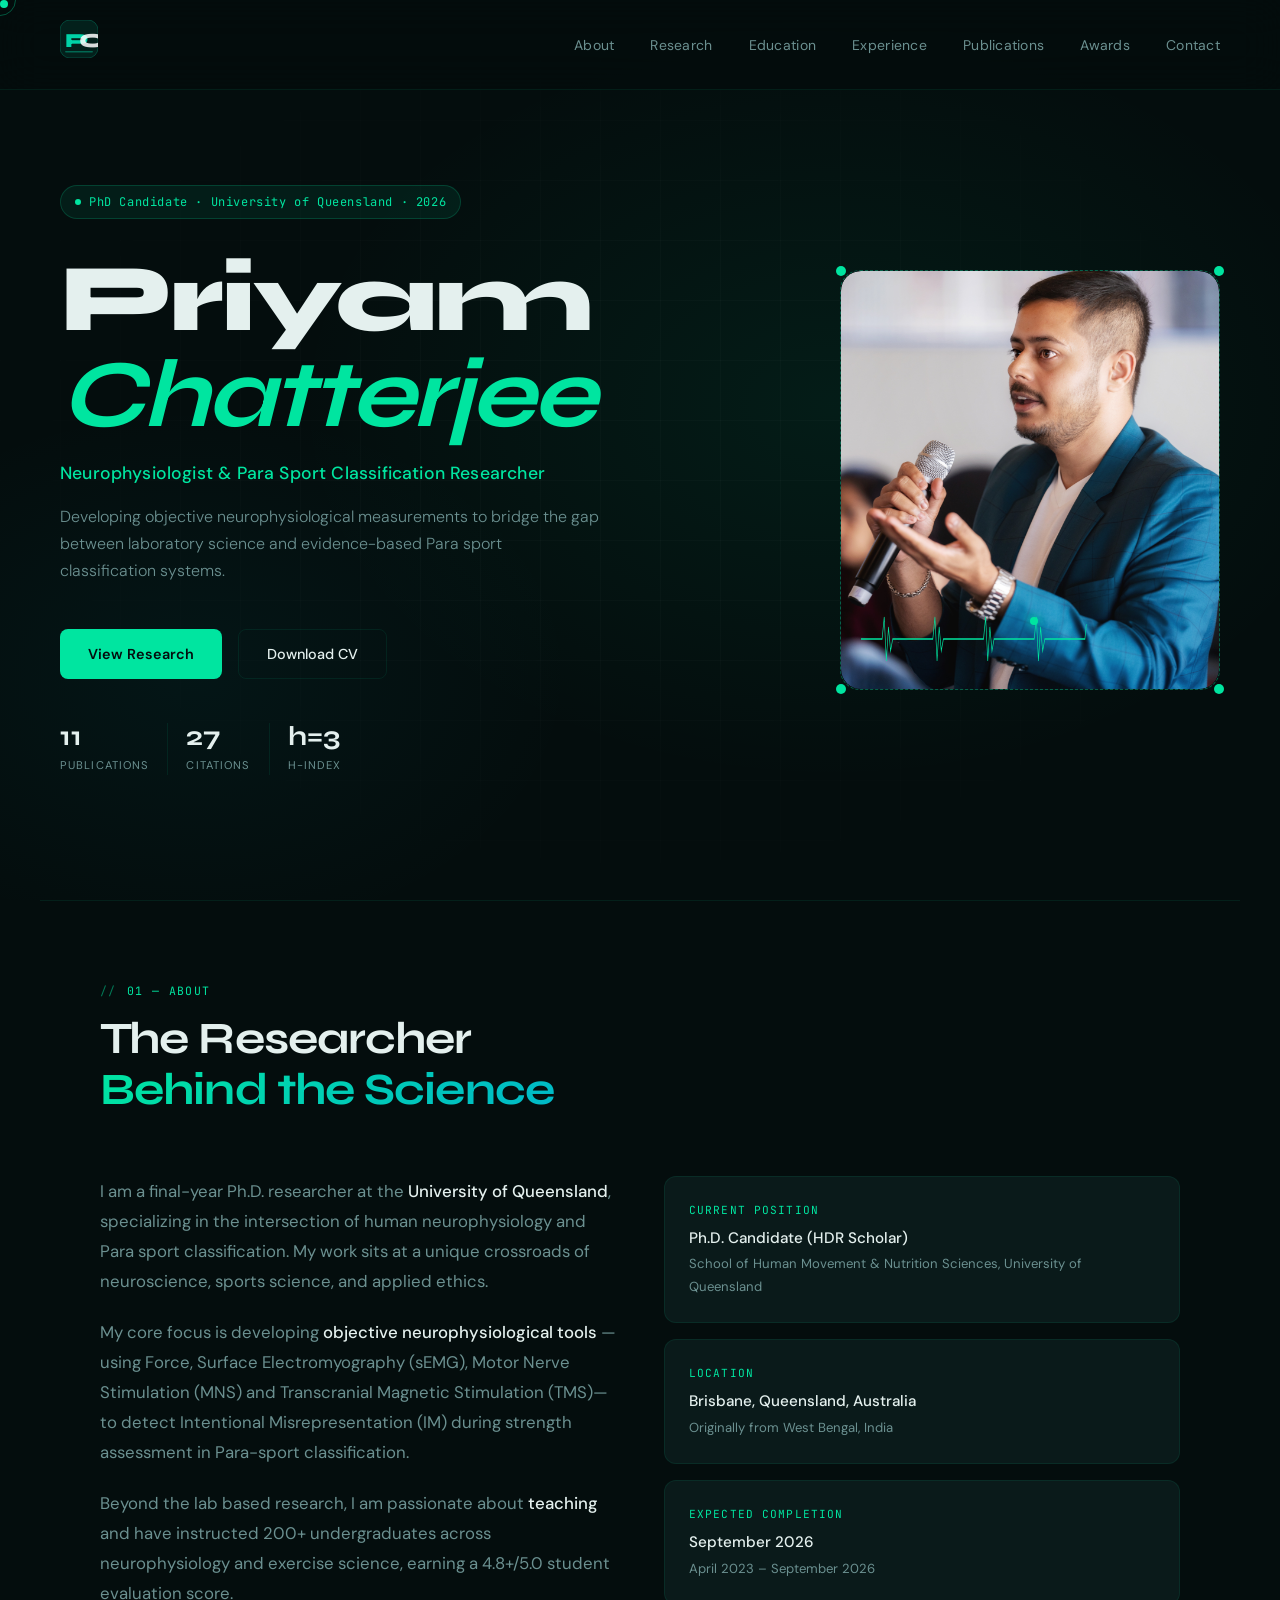
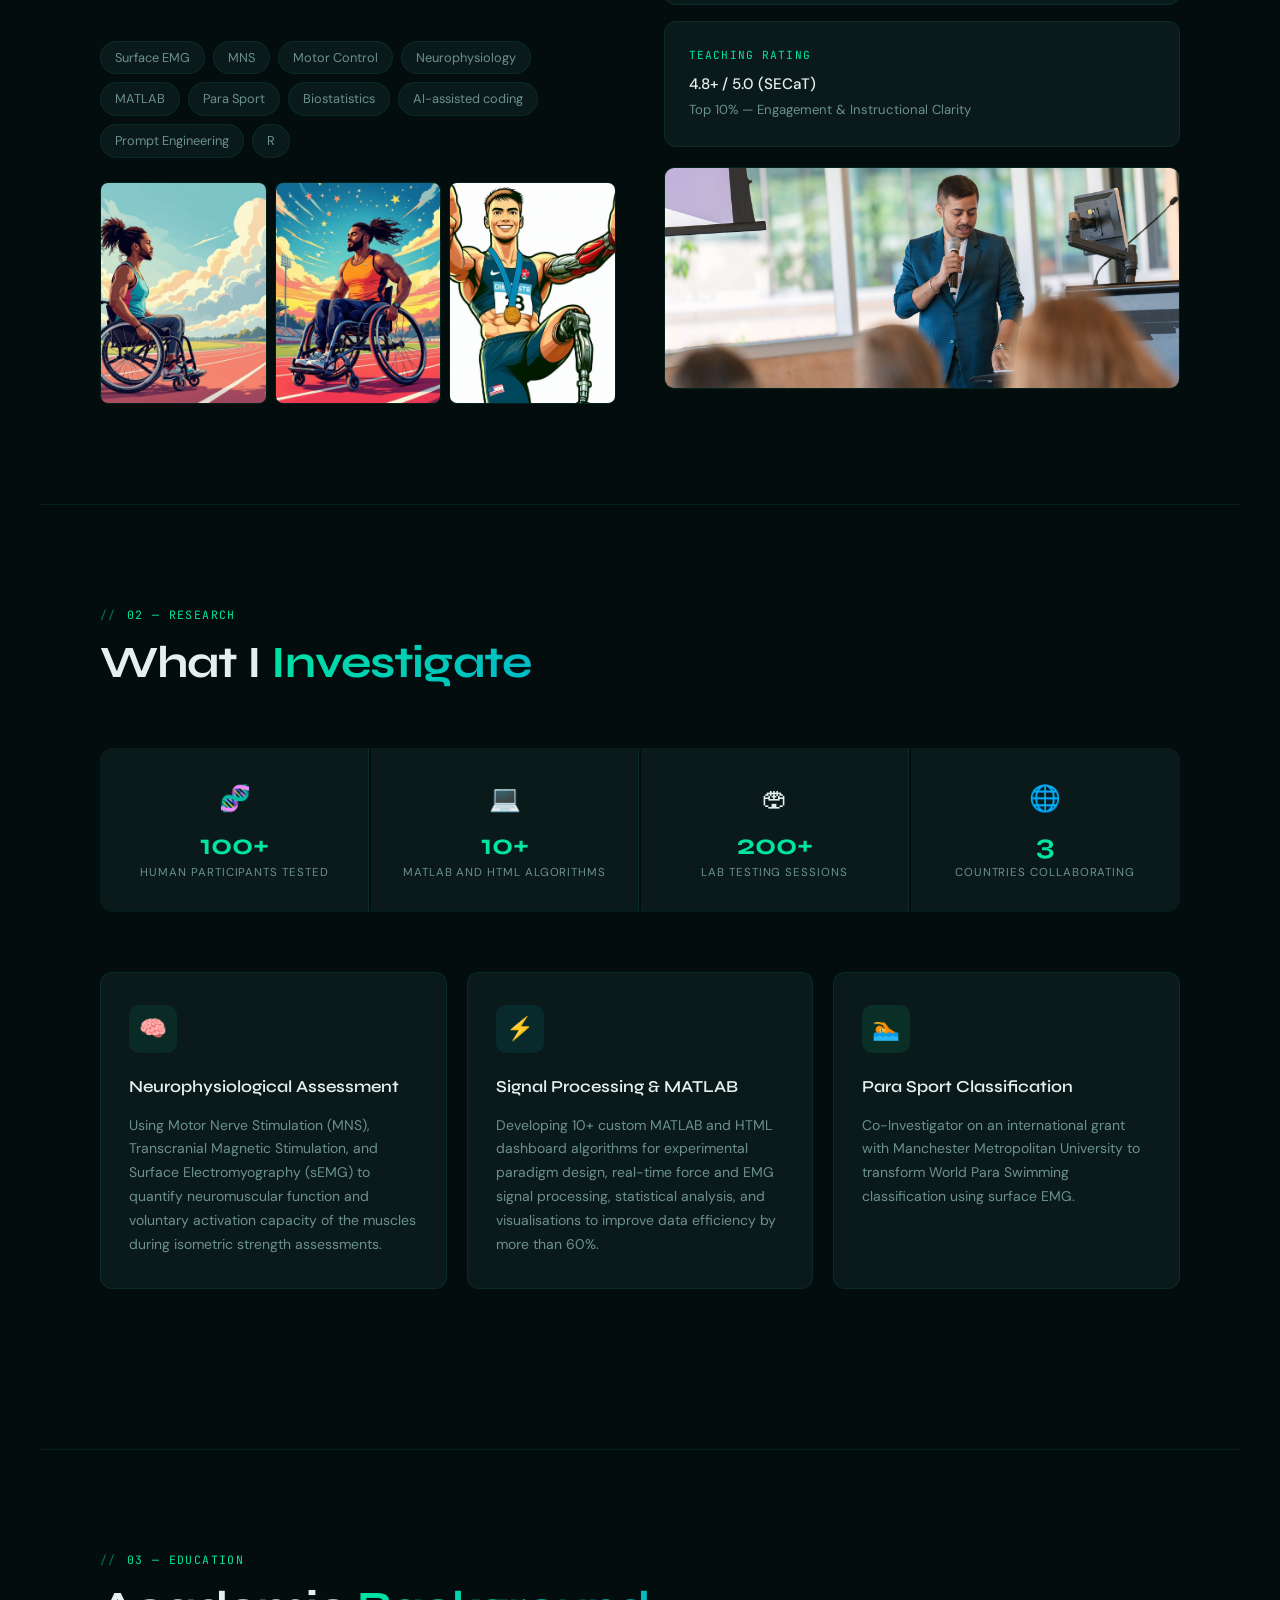
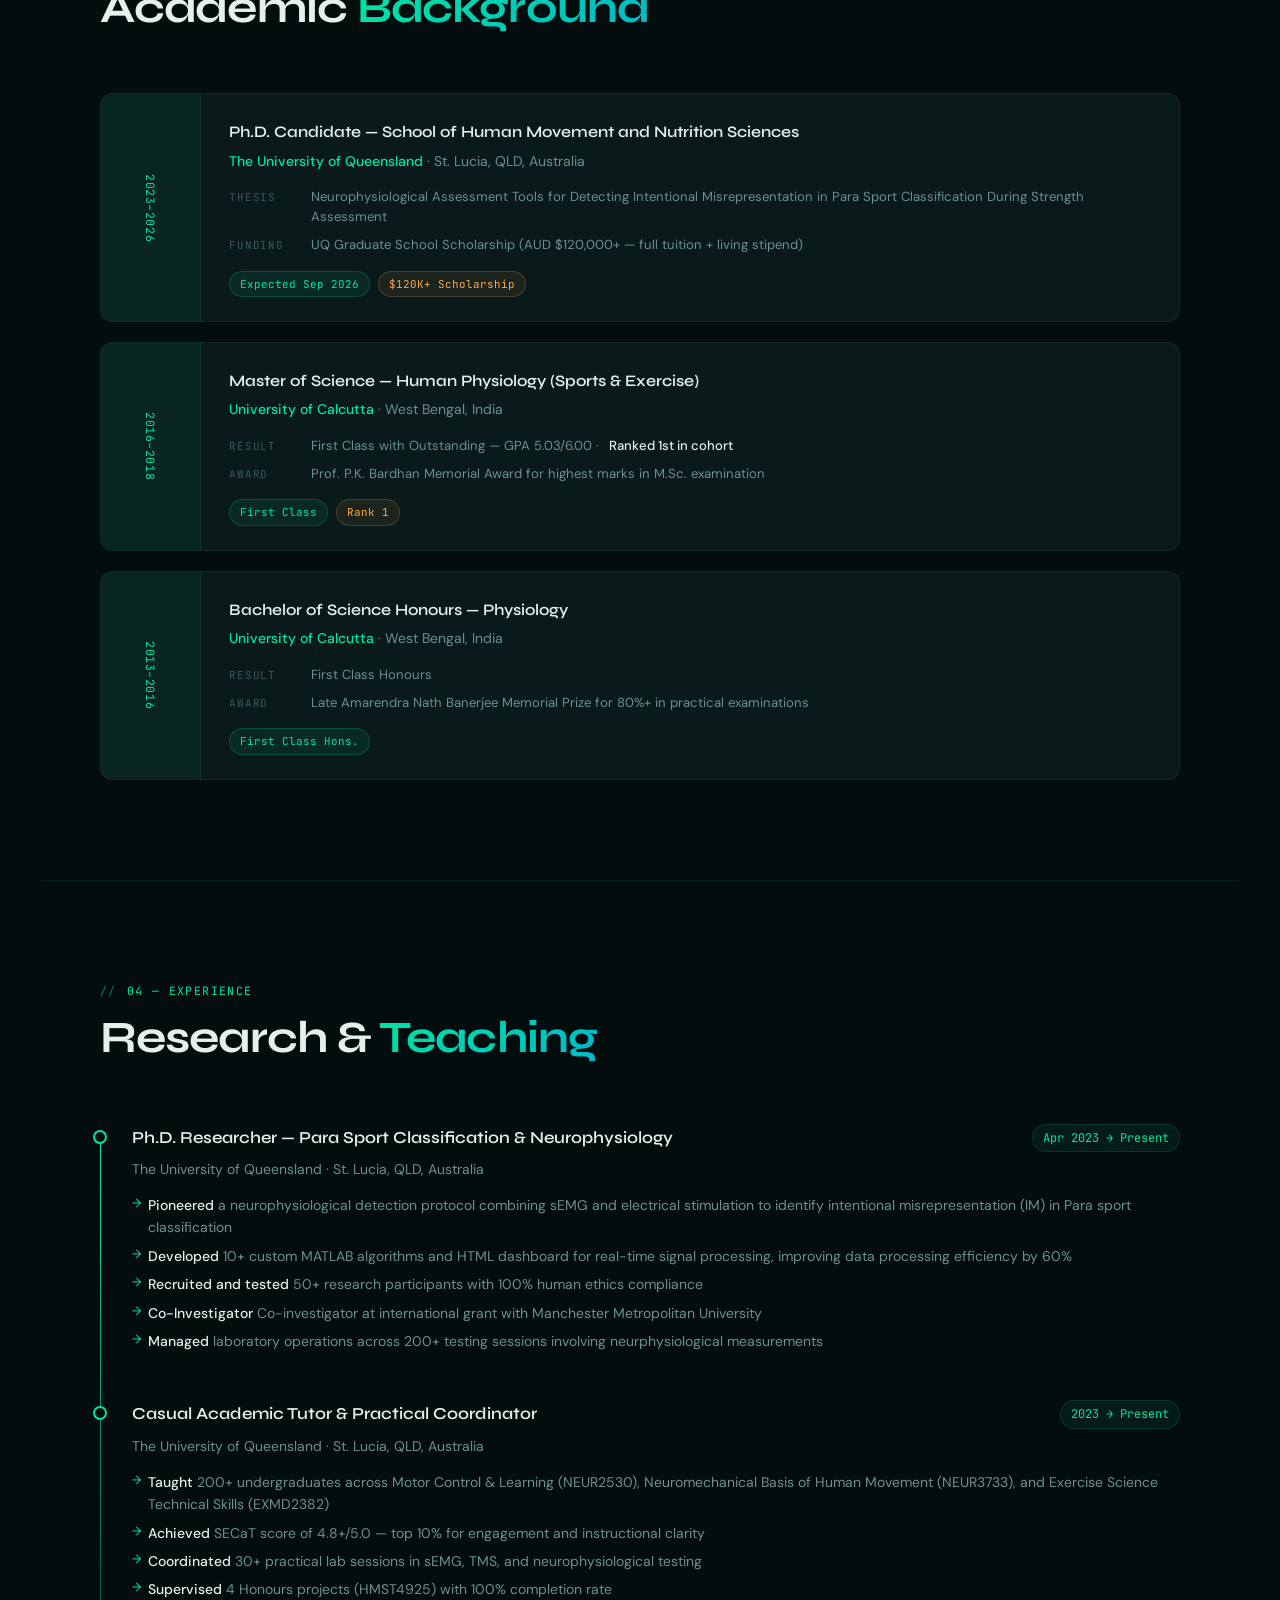
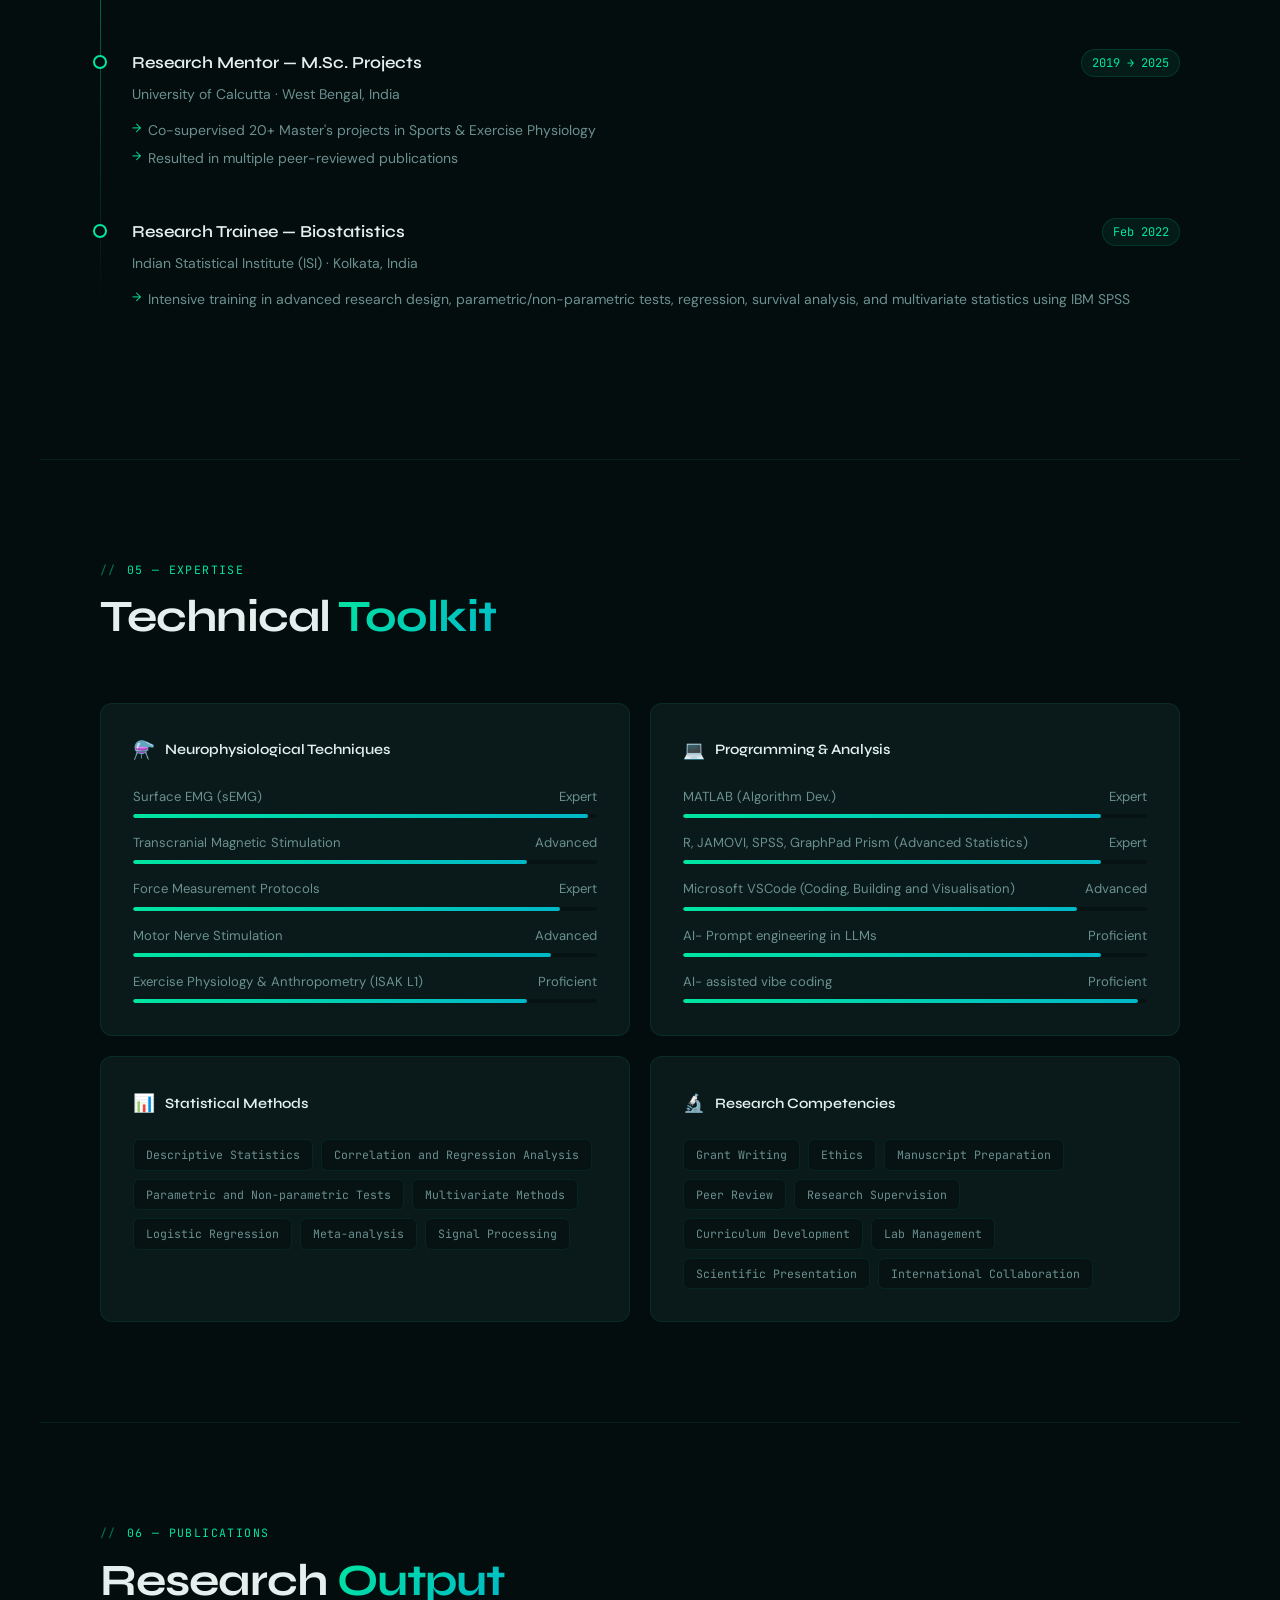
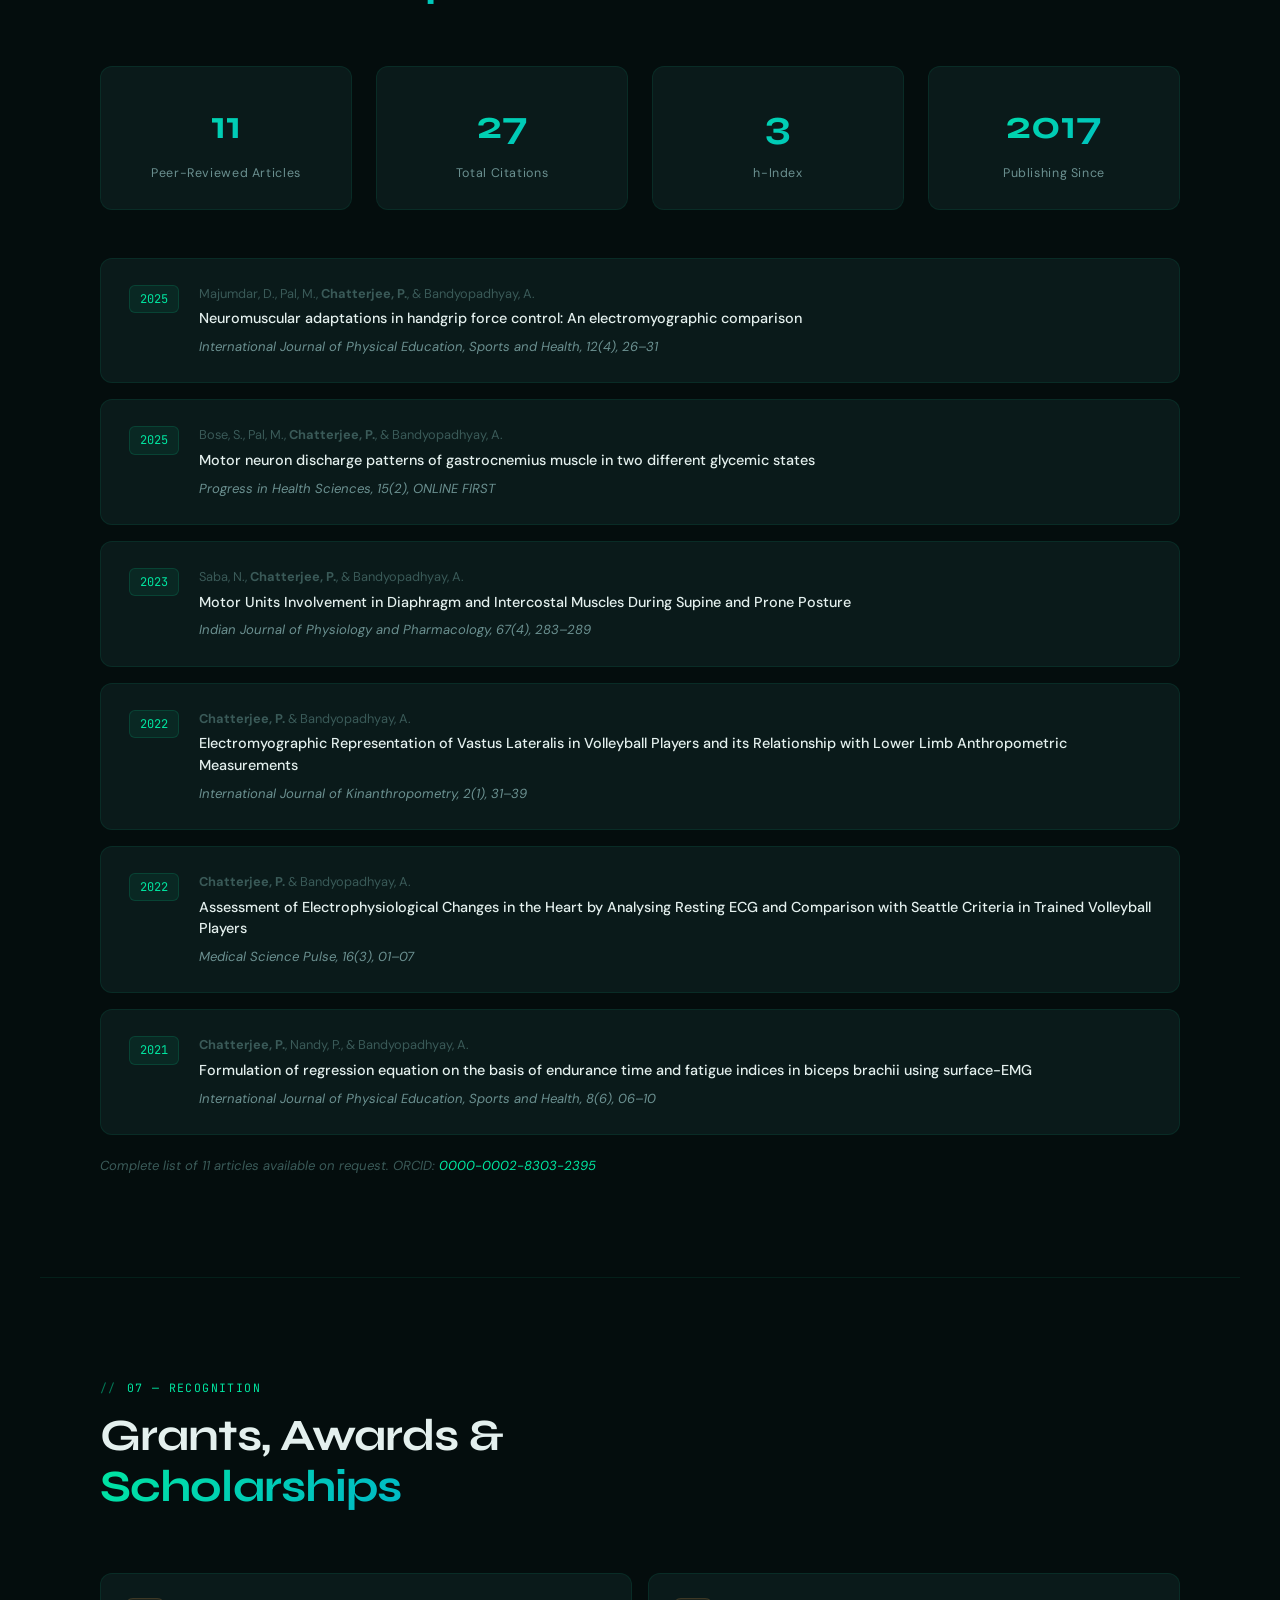
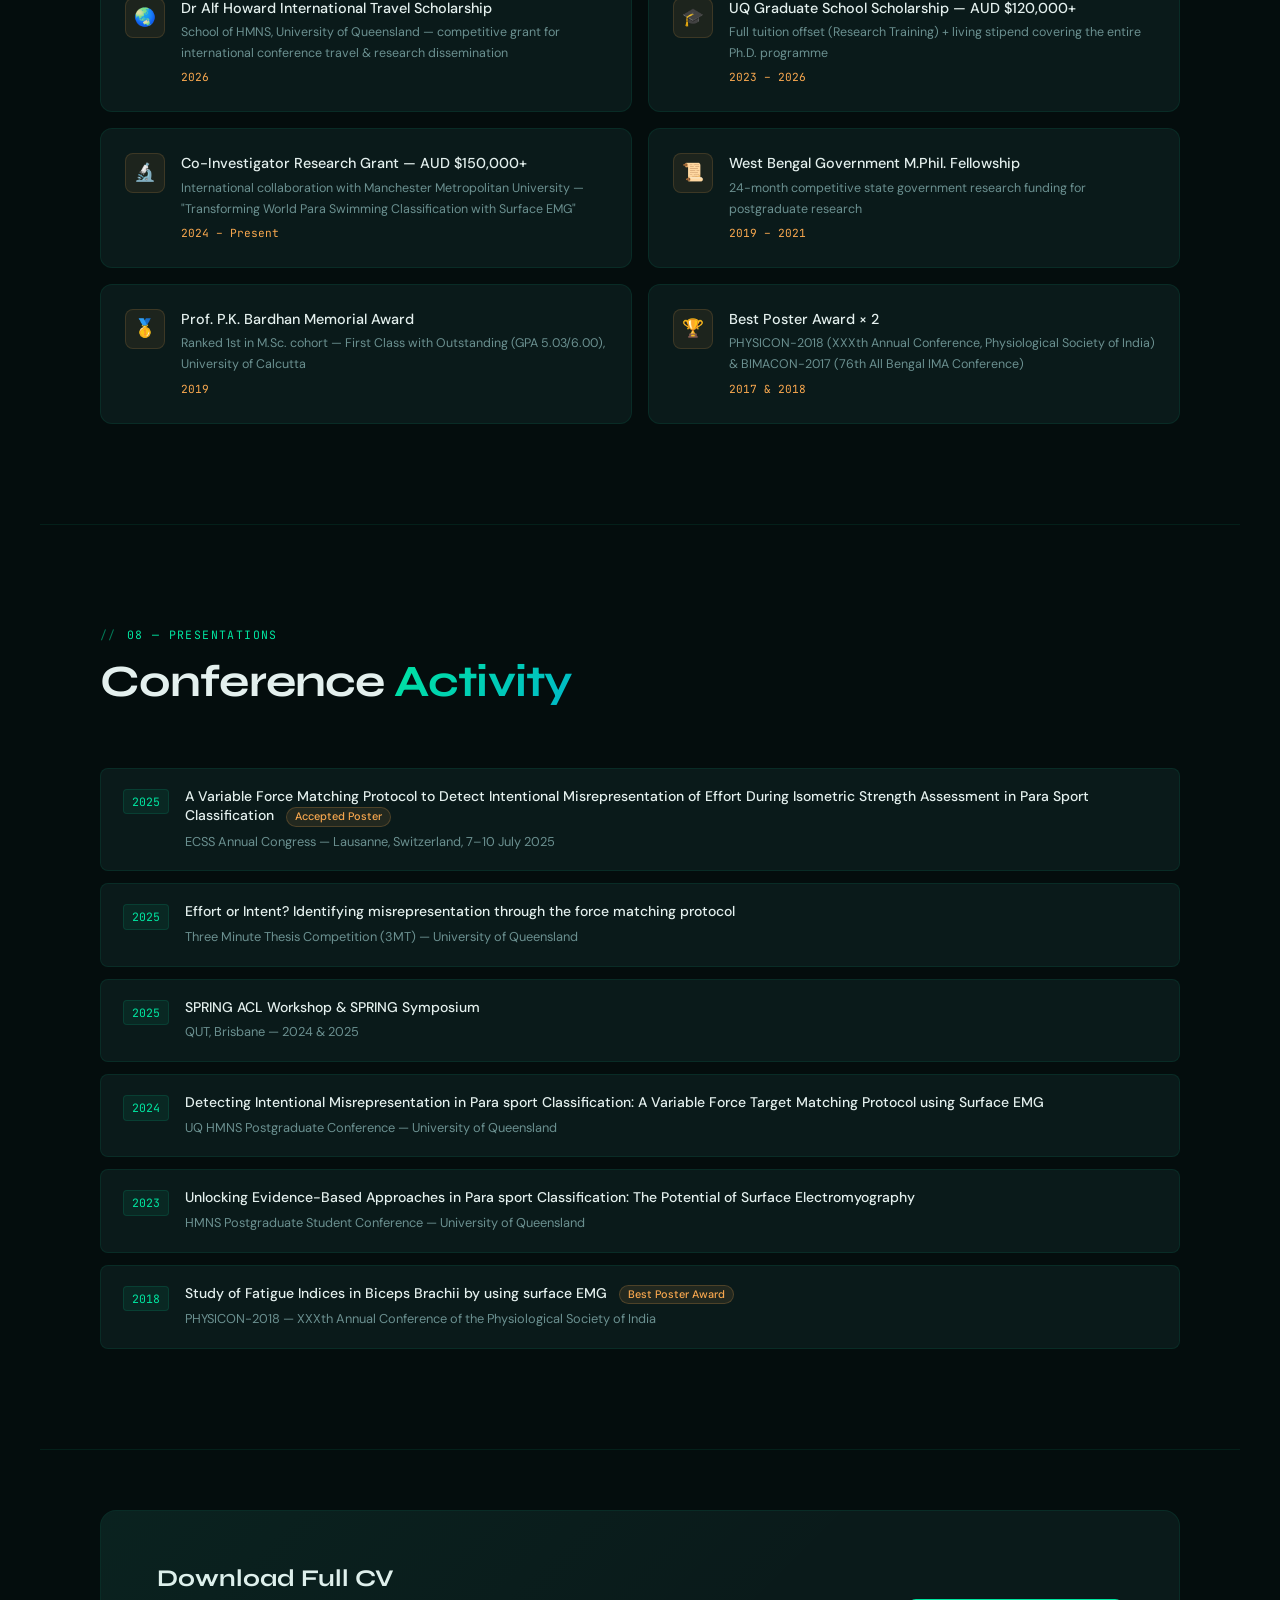
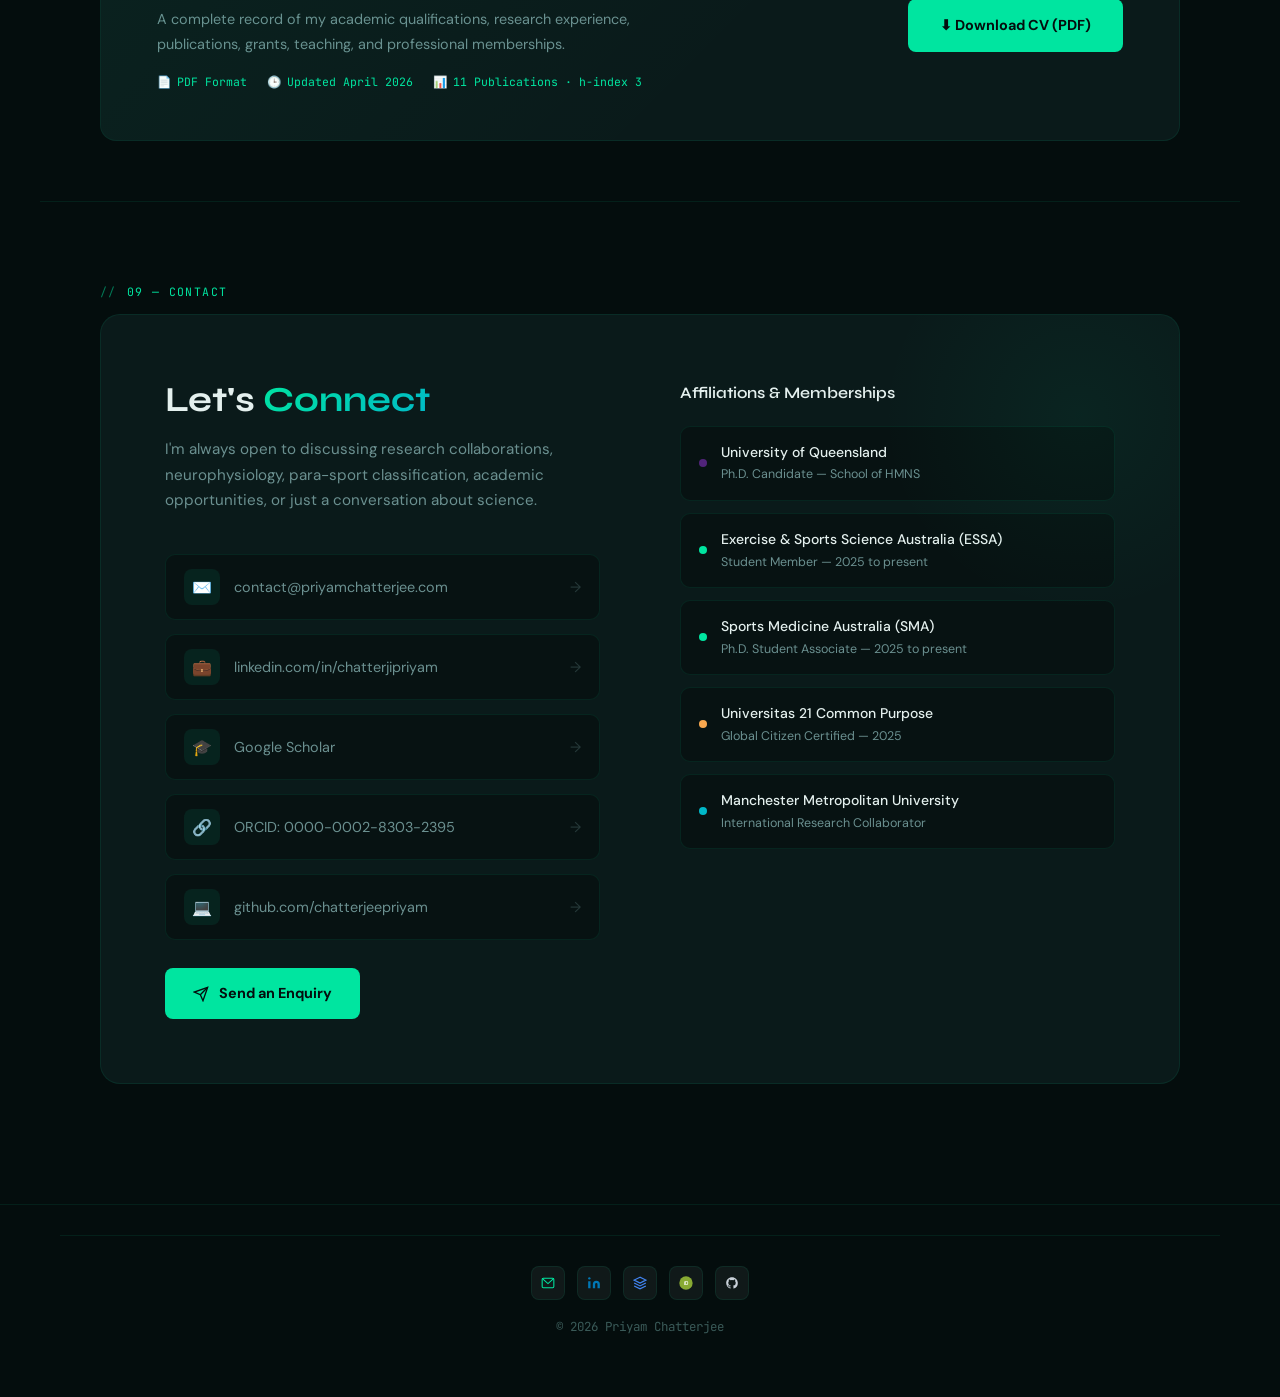
==== commit f7eed117: "Update index.html" ====
--- a/index.html
+++ b/index.html
@@ -1507,7 +1507,7 @@
       <ul class="timeline-items">
         <li><strong>Pioneered</strong> a neurophysiological detection protocol combining sEMG and electrical stimulation to identify intentional misrepresentation (IM) in Para sport classification</li>
         <li><strong>Developed</strong> 10+ custom MATLAB algorithms and HTML dashboard for real-time signal processing, improving data processing efficiency by 60%</li>
-        <li><strong>Recruited and tested</strong> 100+ research participants with 100% human ethics compliance</li>
+        <li><strong>Recruited and tested</strong> 50+ research participants with 100% human ethics compliance</li>
         <li><strong>Co-Investigator</strong> Co-investigator at international grant with Manchester Metropolitan University</li>
         <li><strong>Managed</strong> laboratory operations across 200+ testing sessions involving neurphysiological measurements</li>
       </ul>
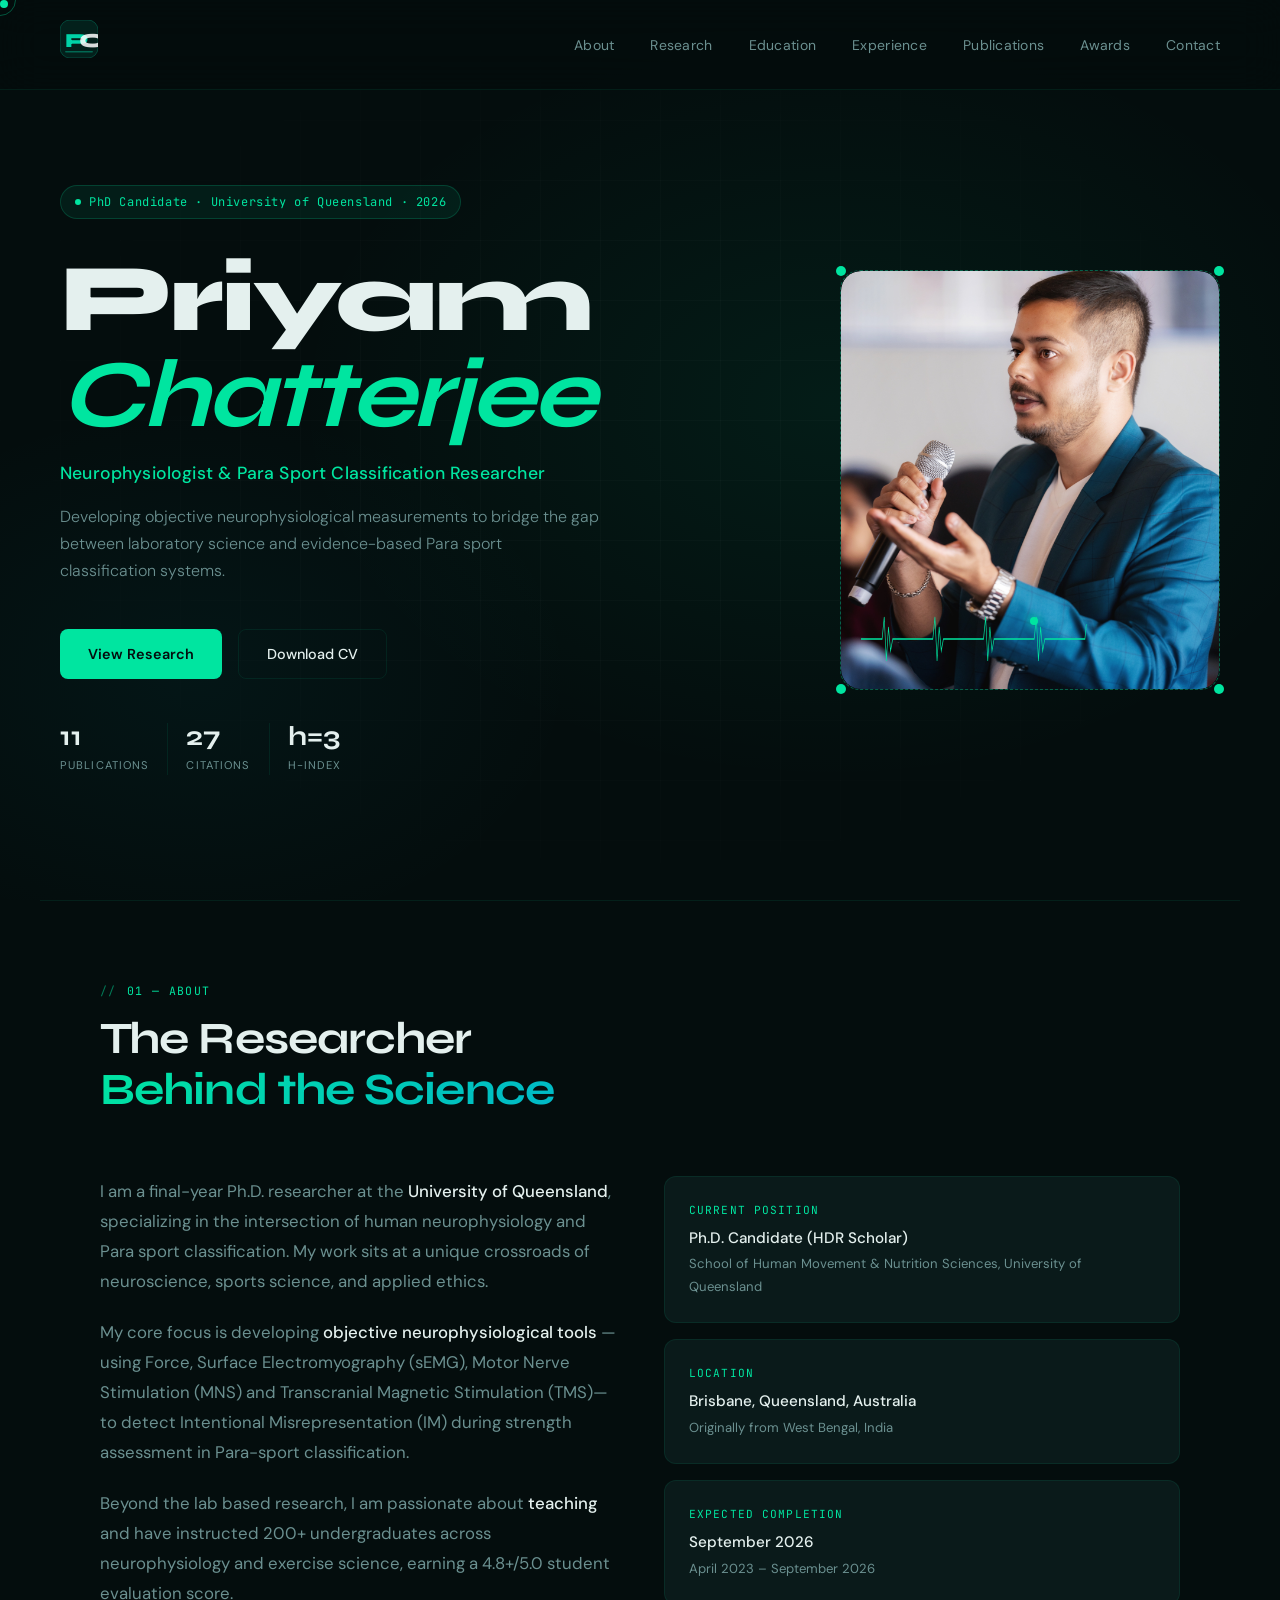
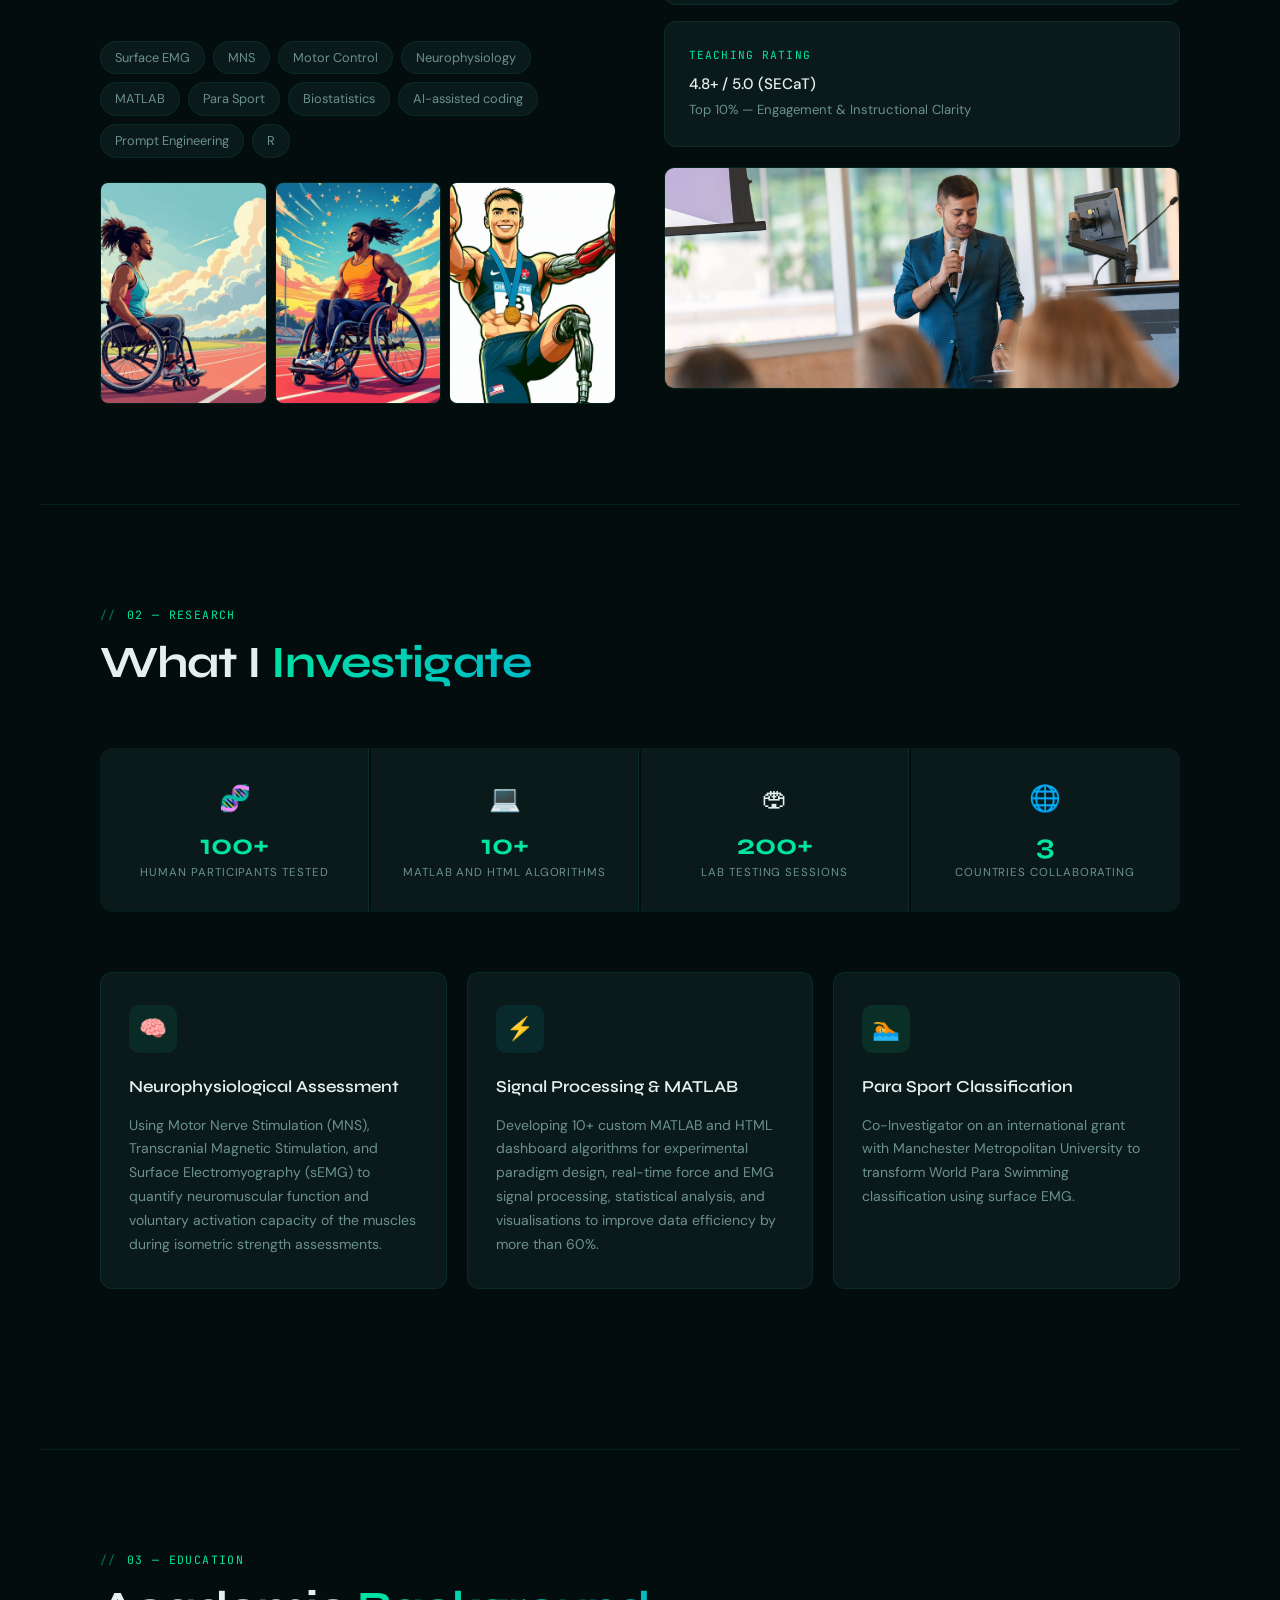
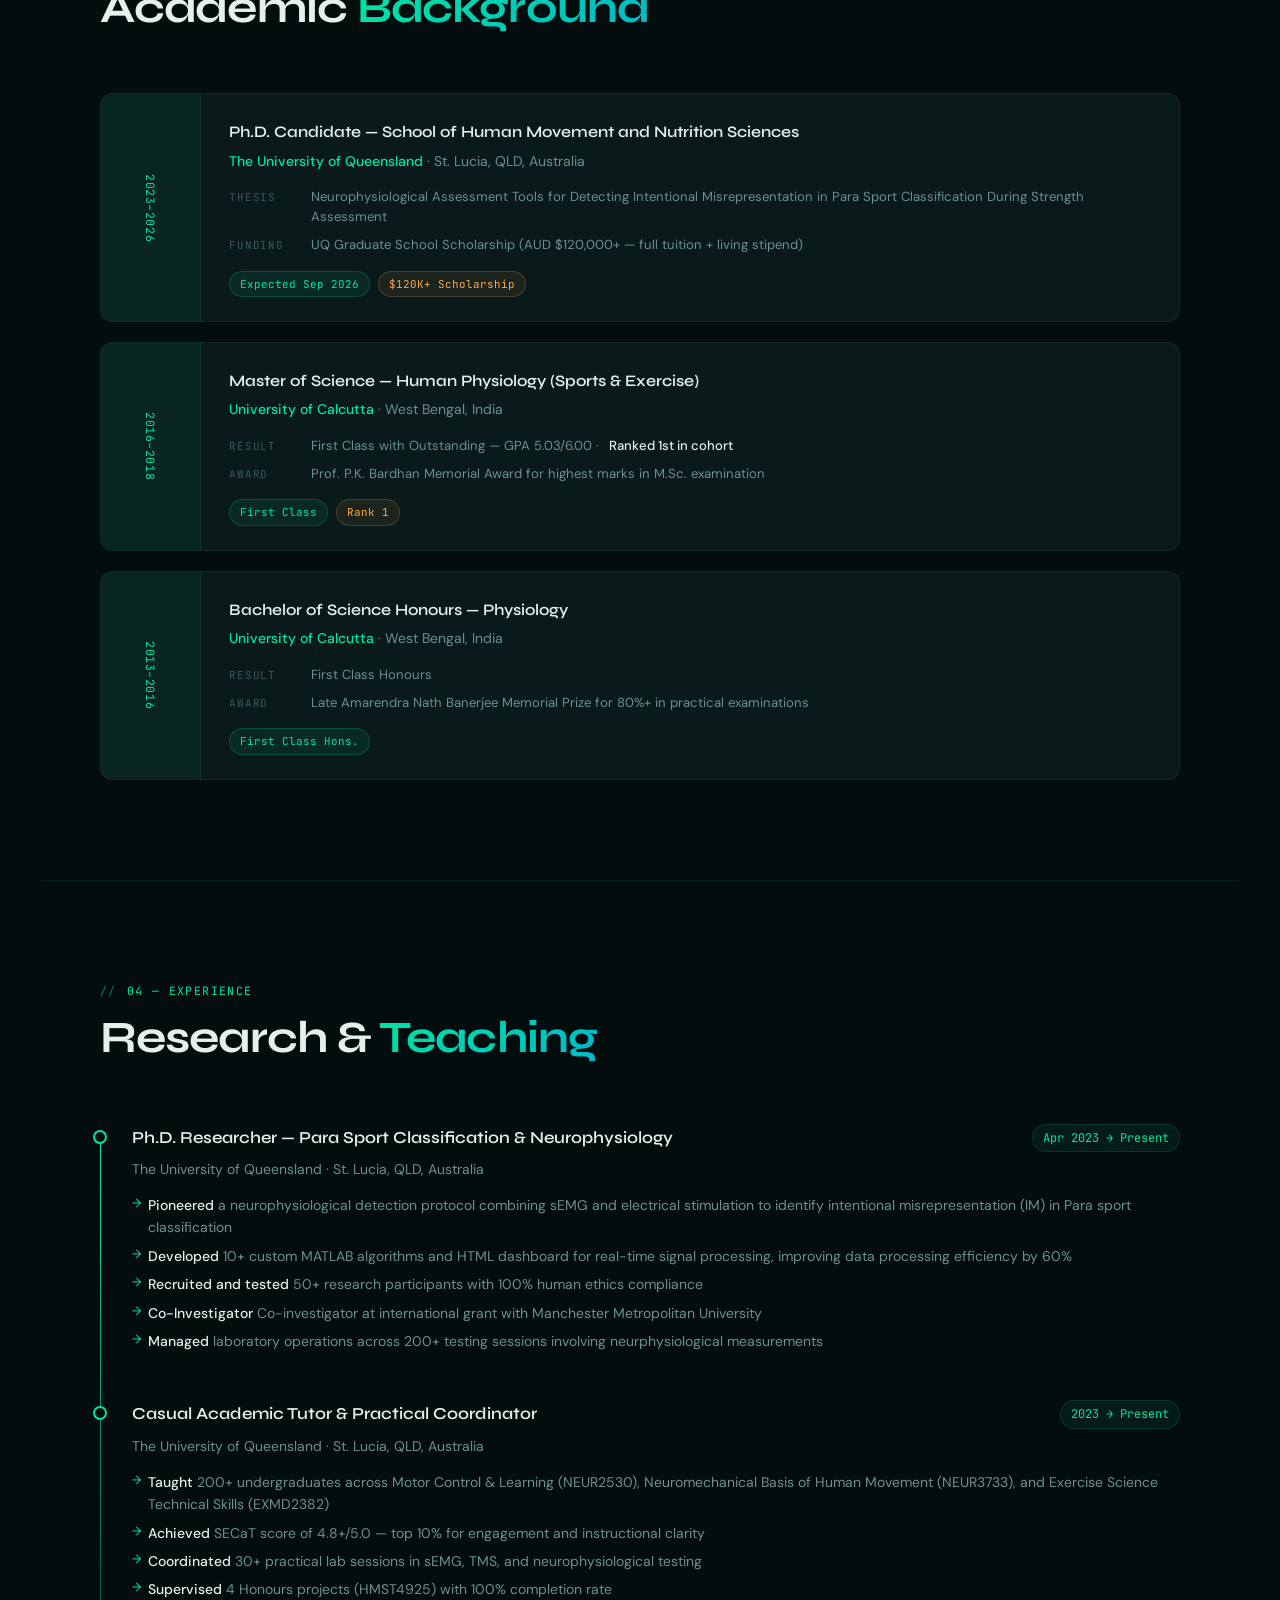
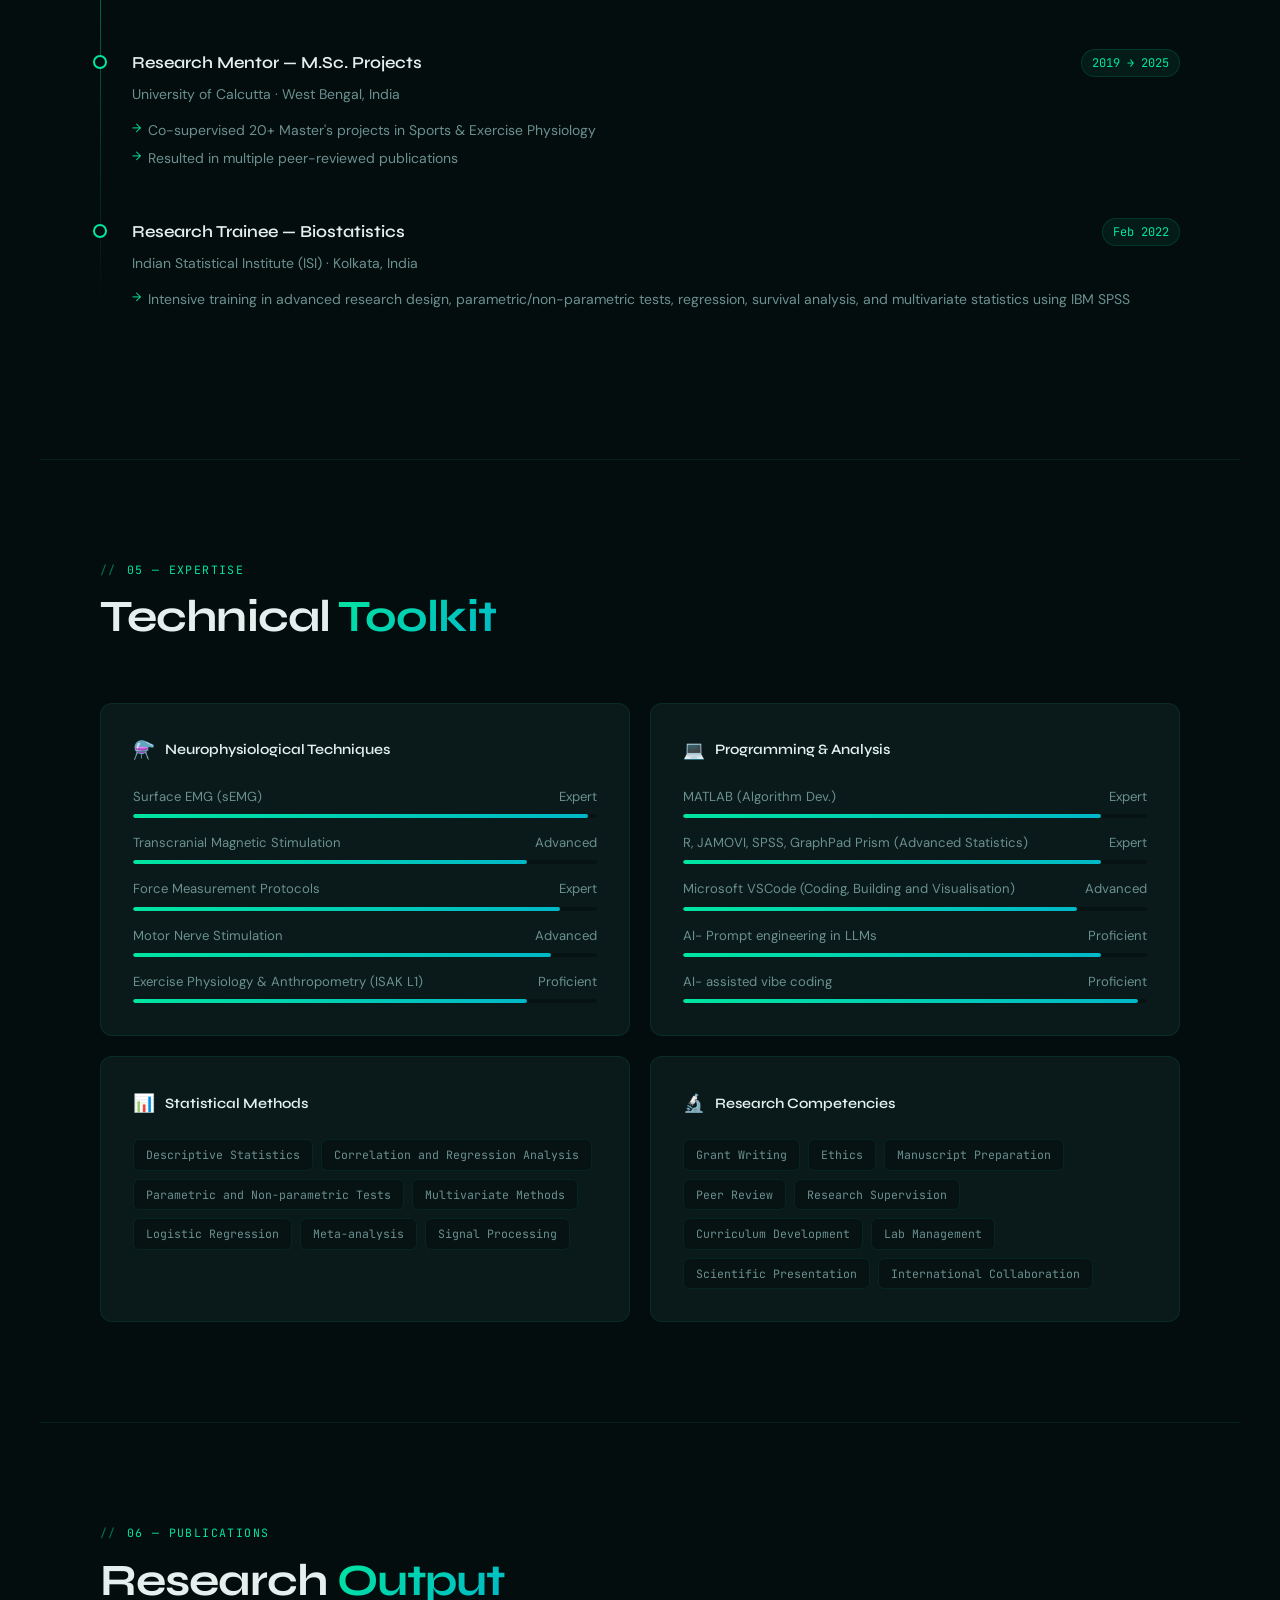
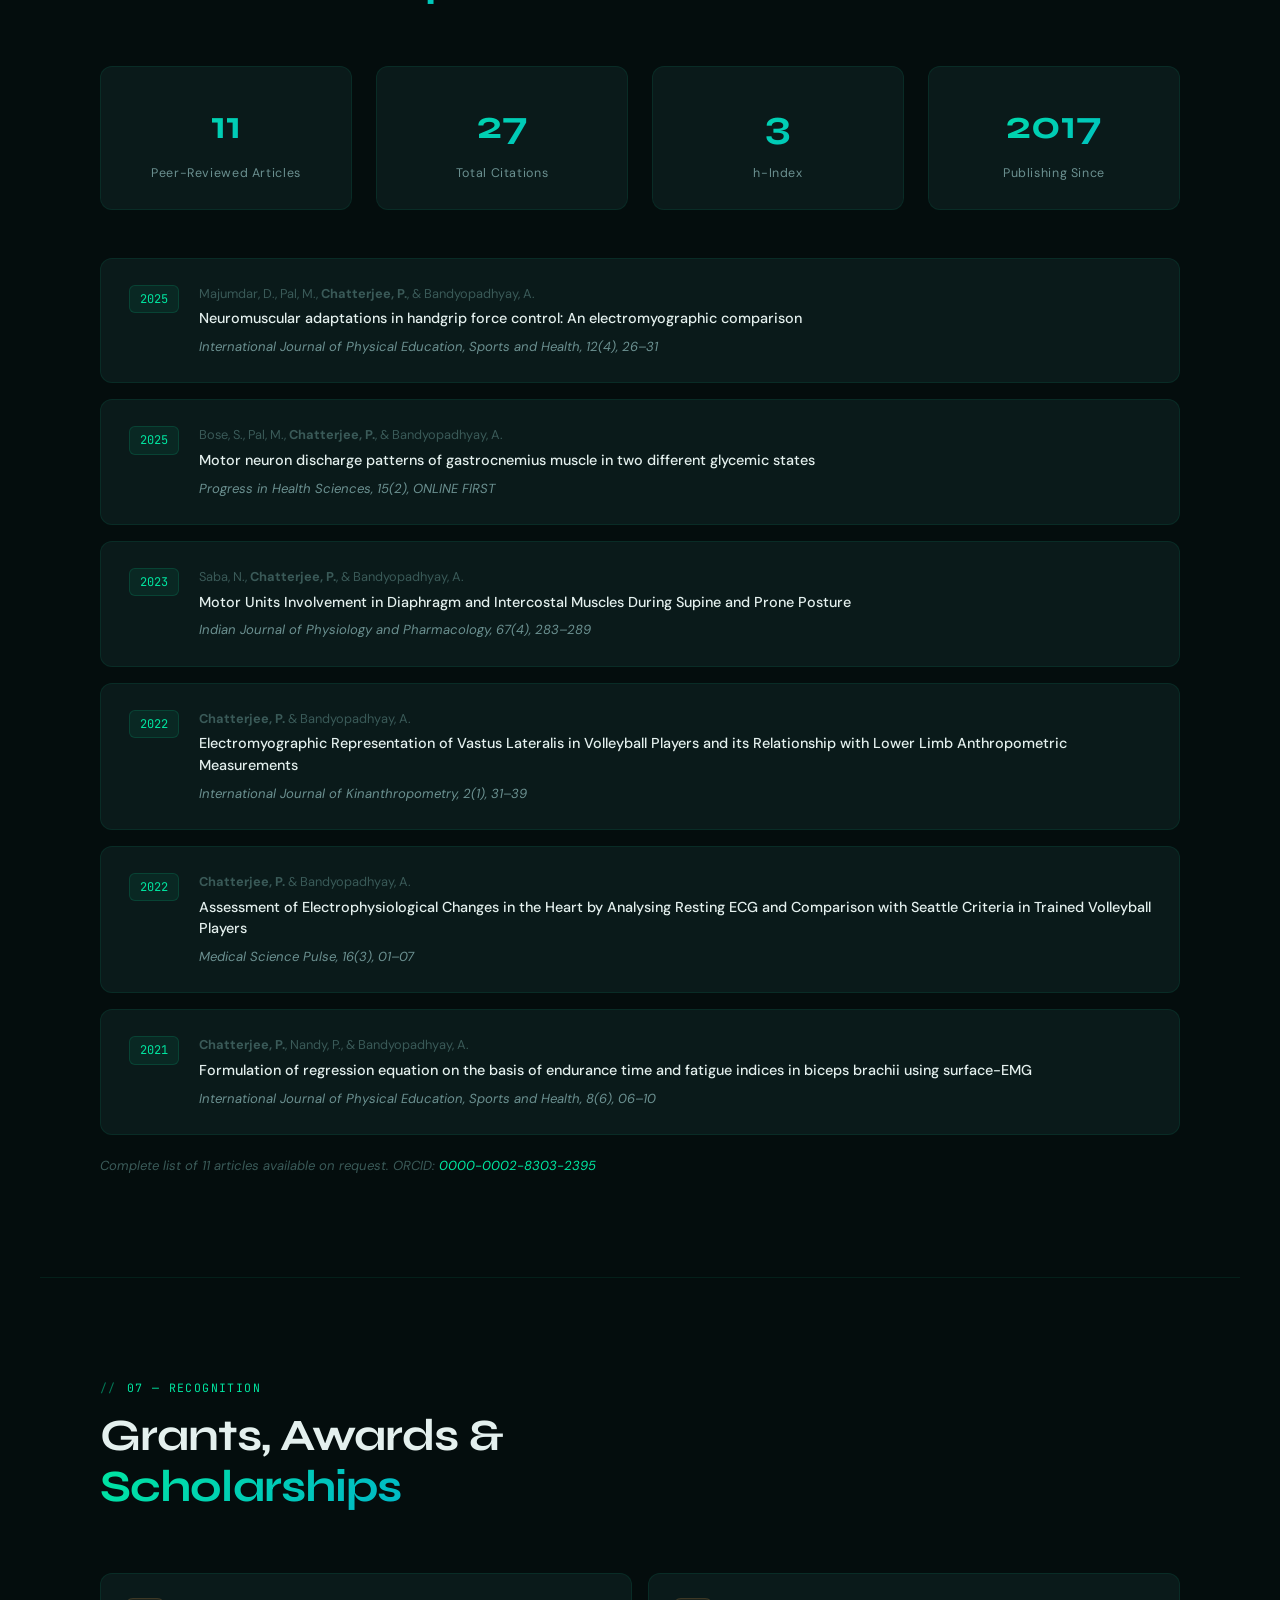
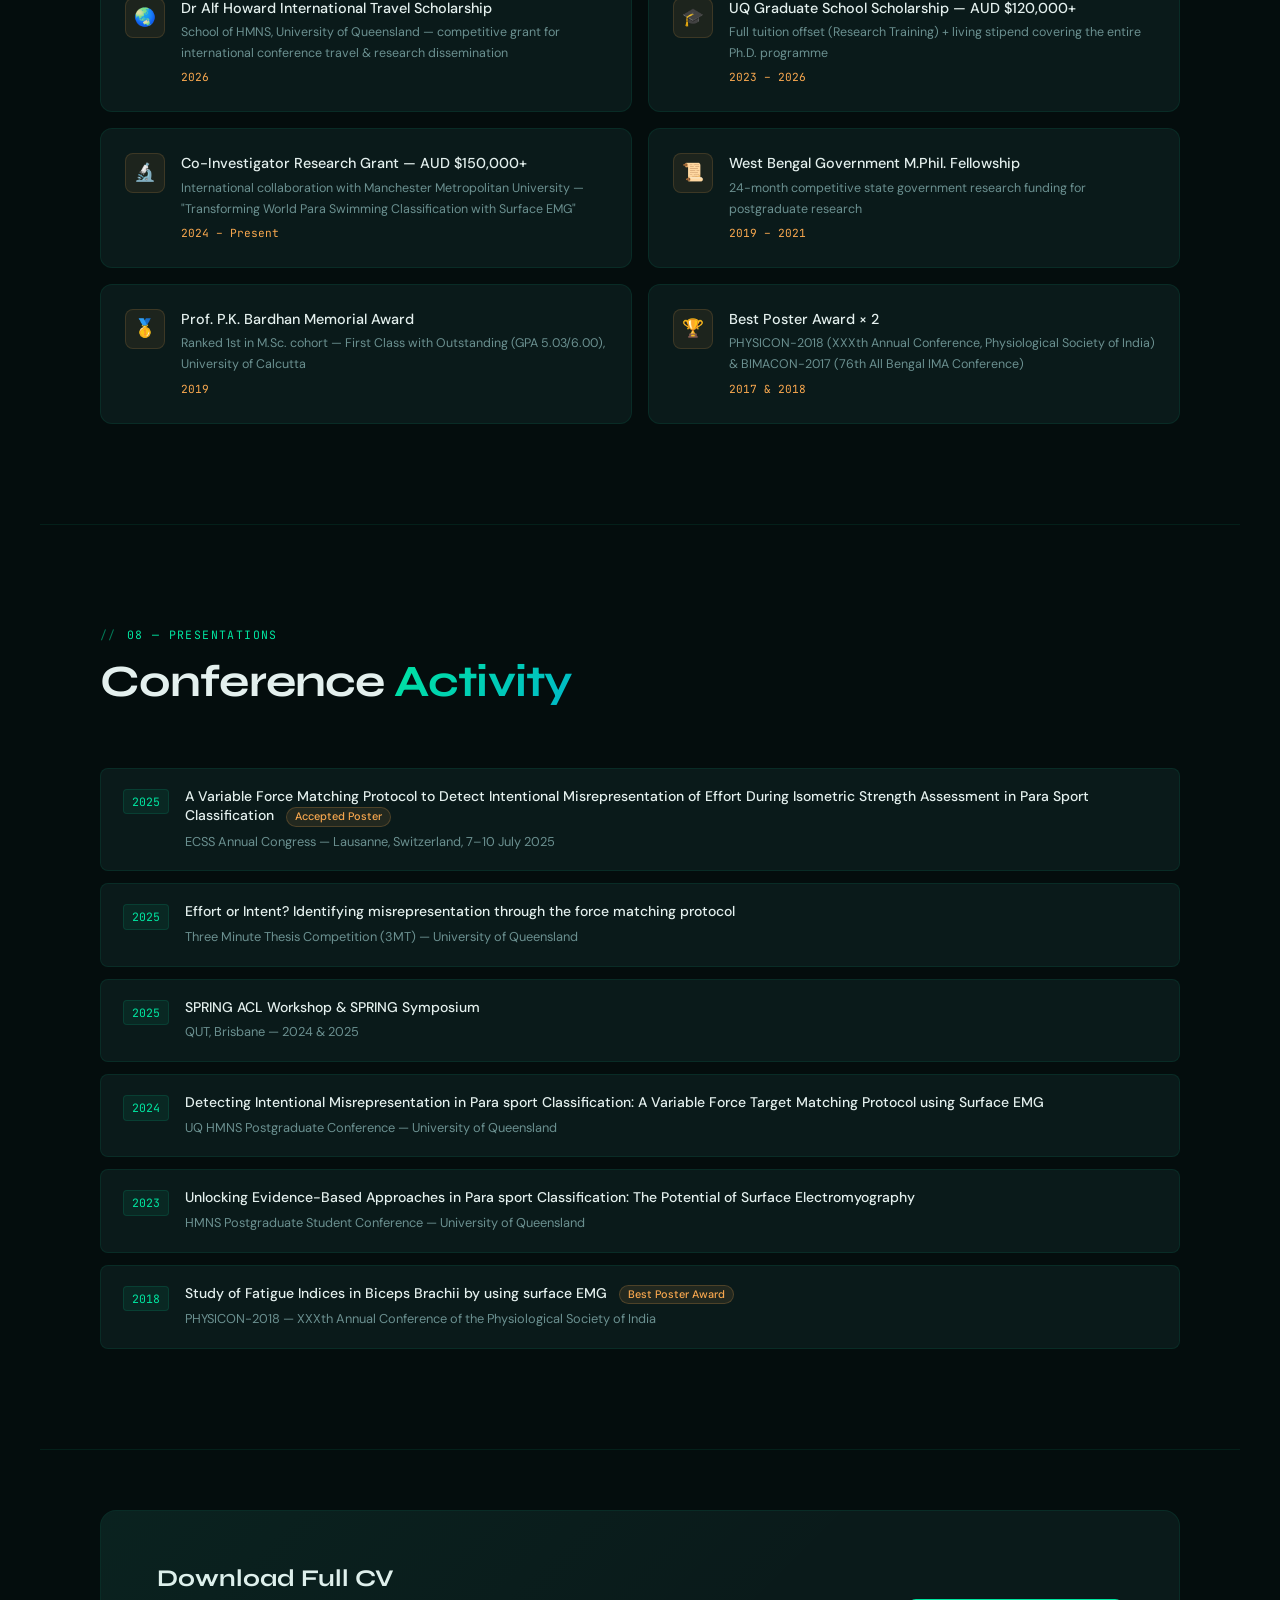
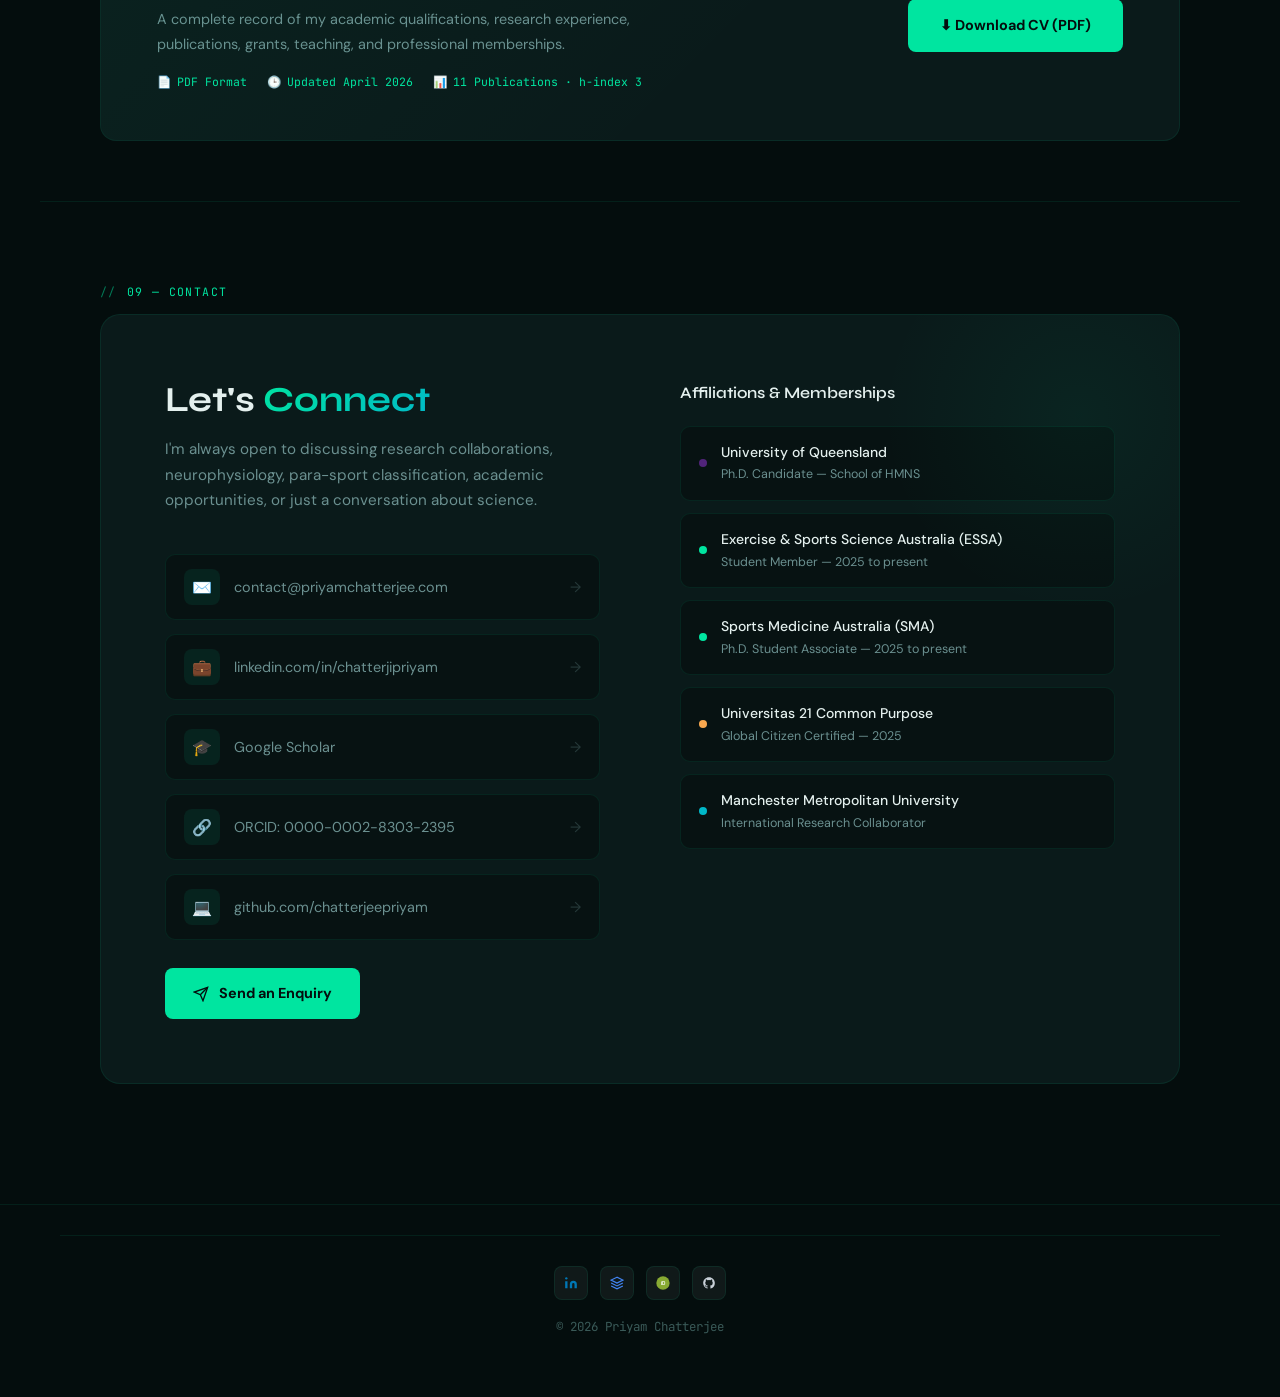
==== commit 3eb2a581: "Update index.html" ====
--- a/index.html
+++ b/index.html
@@ -1876,9 +1876,9 @@
         I'm always open to discussing research collaborations, neurophysiology, para-sport classification, academic opportunities, or just a conversation about science.
       </p>
       <div class="contact-links">
-        <a class="contact-link" href="mailto:contact@priyamchatterjee.com">
+        <a class="contact-link" href="#" id="idx-email-link">
           <div class="link-icon">✉️</div>
-          <span class="link-label">contact@priyamchatterjee.com</span>
+          <span class="link-label" id="idx-email-label">Use the enquiry form in Contact section</span>
           <span class="link-arrow">→</span>
         </a>
         <a class="contact-link" href="https://www.linkedin.com/in/chatterjipriyam" target="_blank">
@@ -1970,13 +1970,7 @@
   <div style="display:flex;flex-direction:column;align-items:center;gap:16px;padding:30px 60px;border-top:1px solid var(--border);">
     <!-- Social icons -->
     <div style="display:flex;gap:12px;">
-      <a href="mailto:contact@priyamchatterjee.com" title="Email"
-         style="width:34px;height:34px;border-radius:8px;background:rgba(255,255,255,0.05);border:1px solid var(--border);display:flex;align-items:center;justify-content:center;transition:border-color 0.2s,transform 0.2s;color:var(--accent);text-decoration:none;"
-         onmouseover="this.style.borderColor='var(--accent)';this.style.transform='translateY(-2px)'"
-         onmouseout="this.style.borderColor='var(--border)';this.style.transform='translateY(0)'">
-        <svg width="14" height="14" viewBox="0 0 24 24" fill="none" stroke="currentColor" stroke-width="1.8"><rect x="2" y="4" width="20" height="16" rx="2"/><polyline points="2,4 12,13 22,4"/></svg>
-      </a>
-      <a href="https://www.linkedin.com/in/chatterjipriyam" target="_blank" title="LinkedIn"
+     <a href="https://www.linkedin.com/in/chatterjipriyam" target="_blank" title="LinkedIn"
          style="width:34px;height:34px;border-radius:8px;background:rgba(255,255,255,0.05);border:1px solid var(--border);display:flex;align-items:center;justify-content:center;transition:border-color 0.2s,transform 0.2s;color:#0077b5;text-decoration:none;"
          onmouseover="this.style.borderColor='#0077b5';this.style.transform='translateY(-2px)'"
          onmouseout="this.style.borderColor='var(--border)';this.style.transform='translateY(0)'">
@@ -2106,6 +2100,17 @@
     }, { threshold: 0.5 });
     statsObserver.observe(statsEl);
   }
+  // ─── EMAIL OBFUSCATION ───
+  (function(){
+    var u = 'contact';
+    var d = 'priyamchatterjee.com';
+    var el = document.getElementById('idx-email-link');
+    var lb = document.getElementById('idx-email-label');
+    if (el && lb) {
+      el.href = 'mailto:' + u + '@' + d;
+      lb.textContent = u + '@' + d;
+    }
+  })();
 </script>
 </body>
 </html>
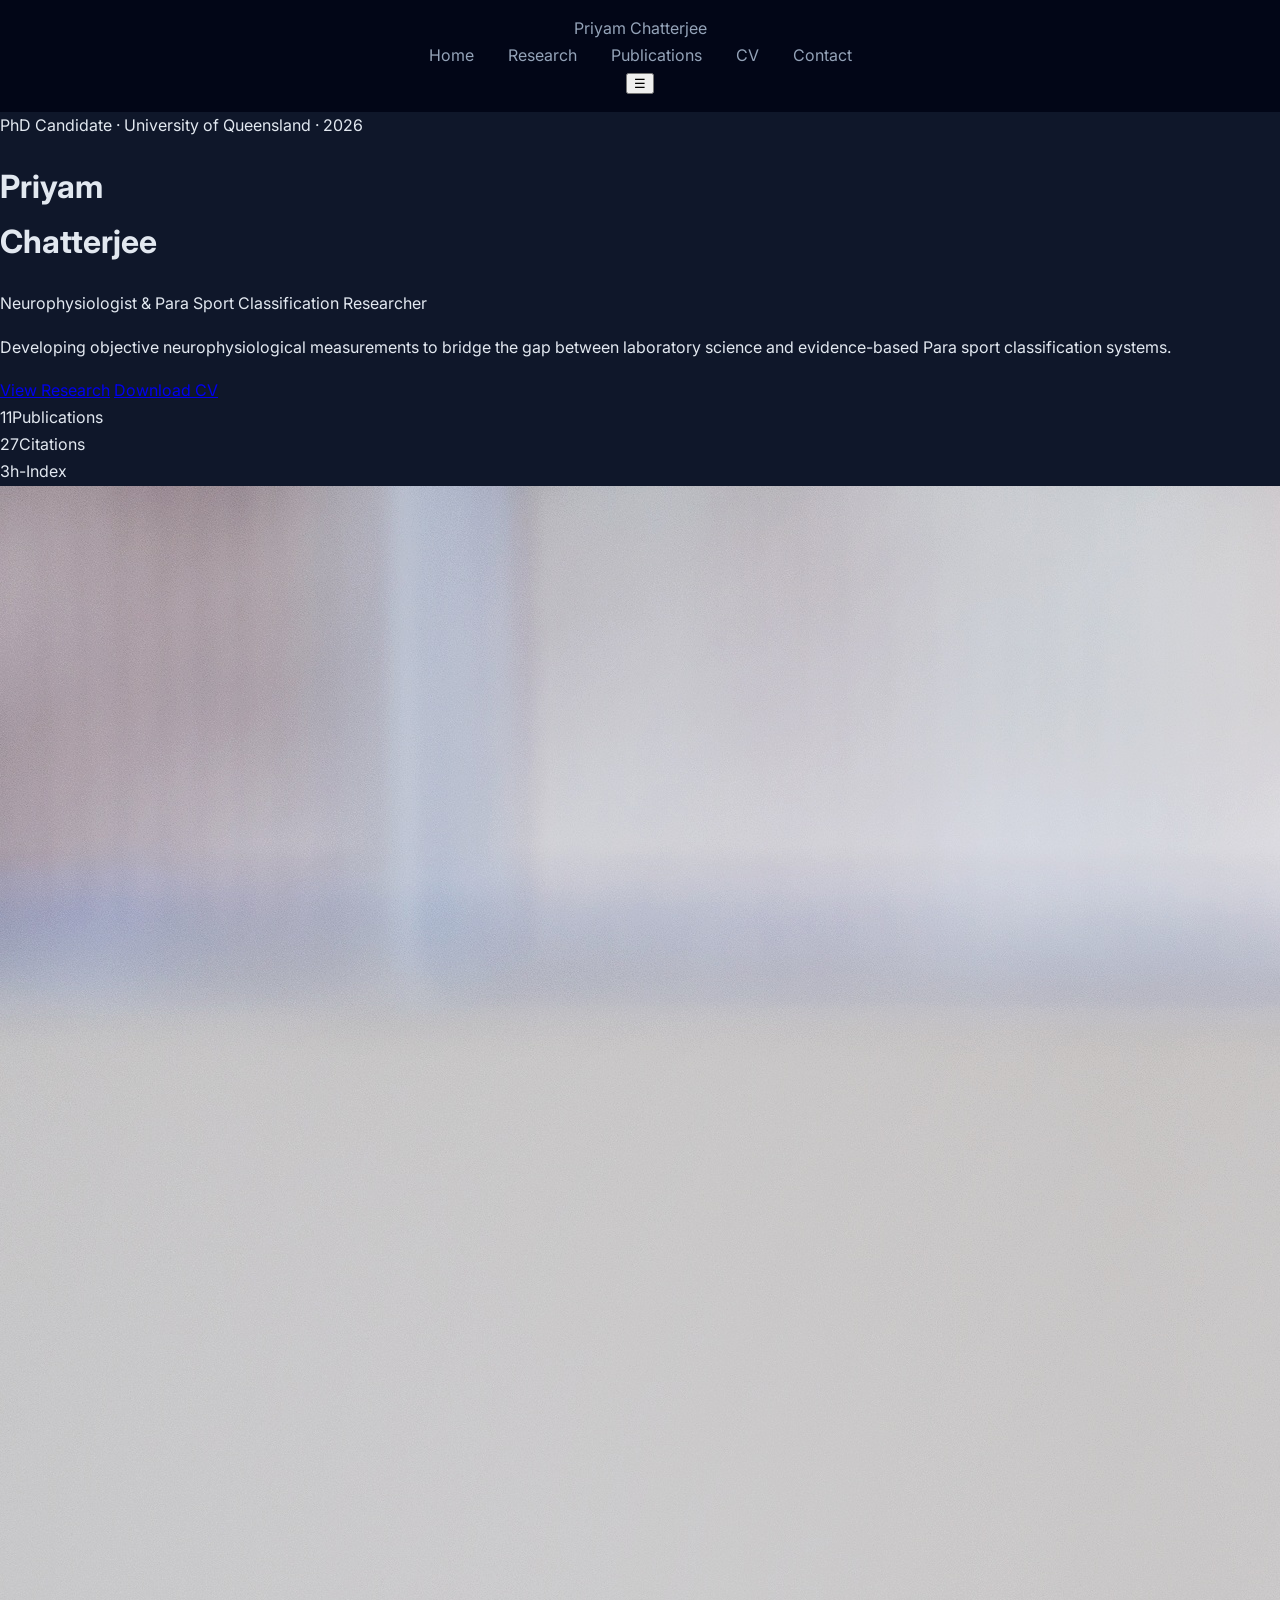
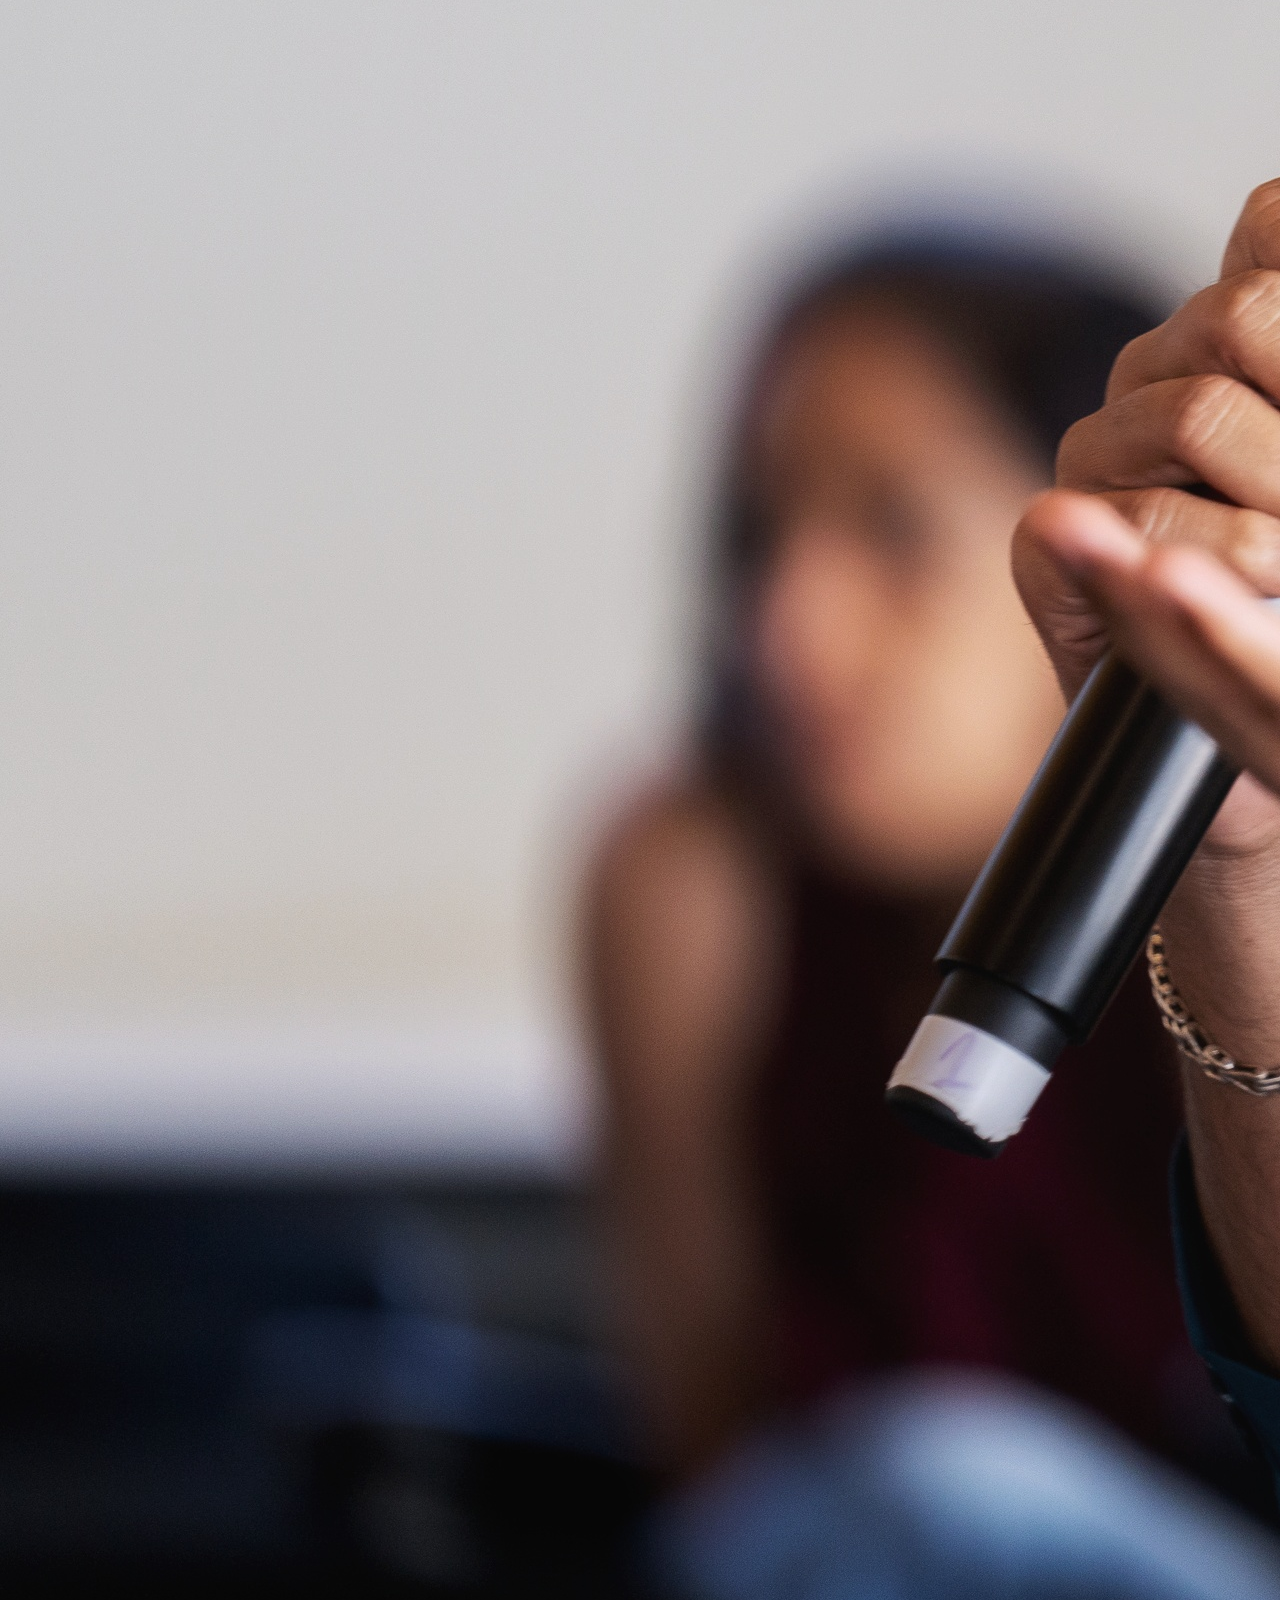
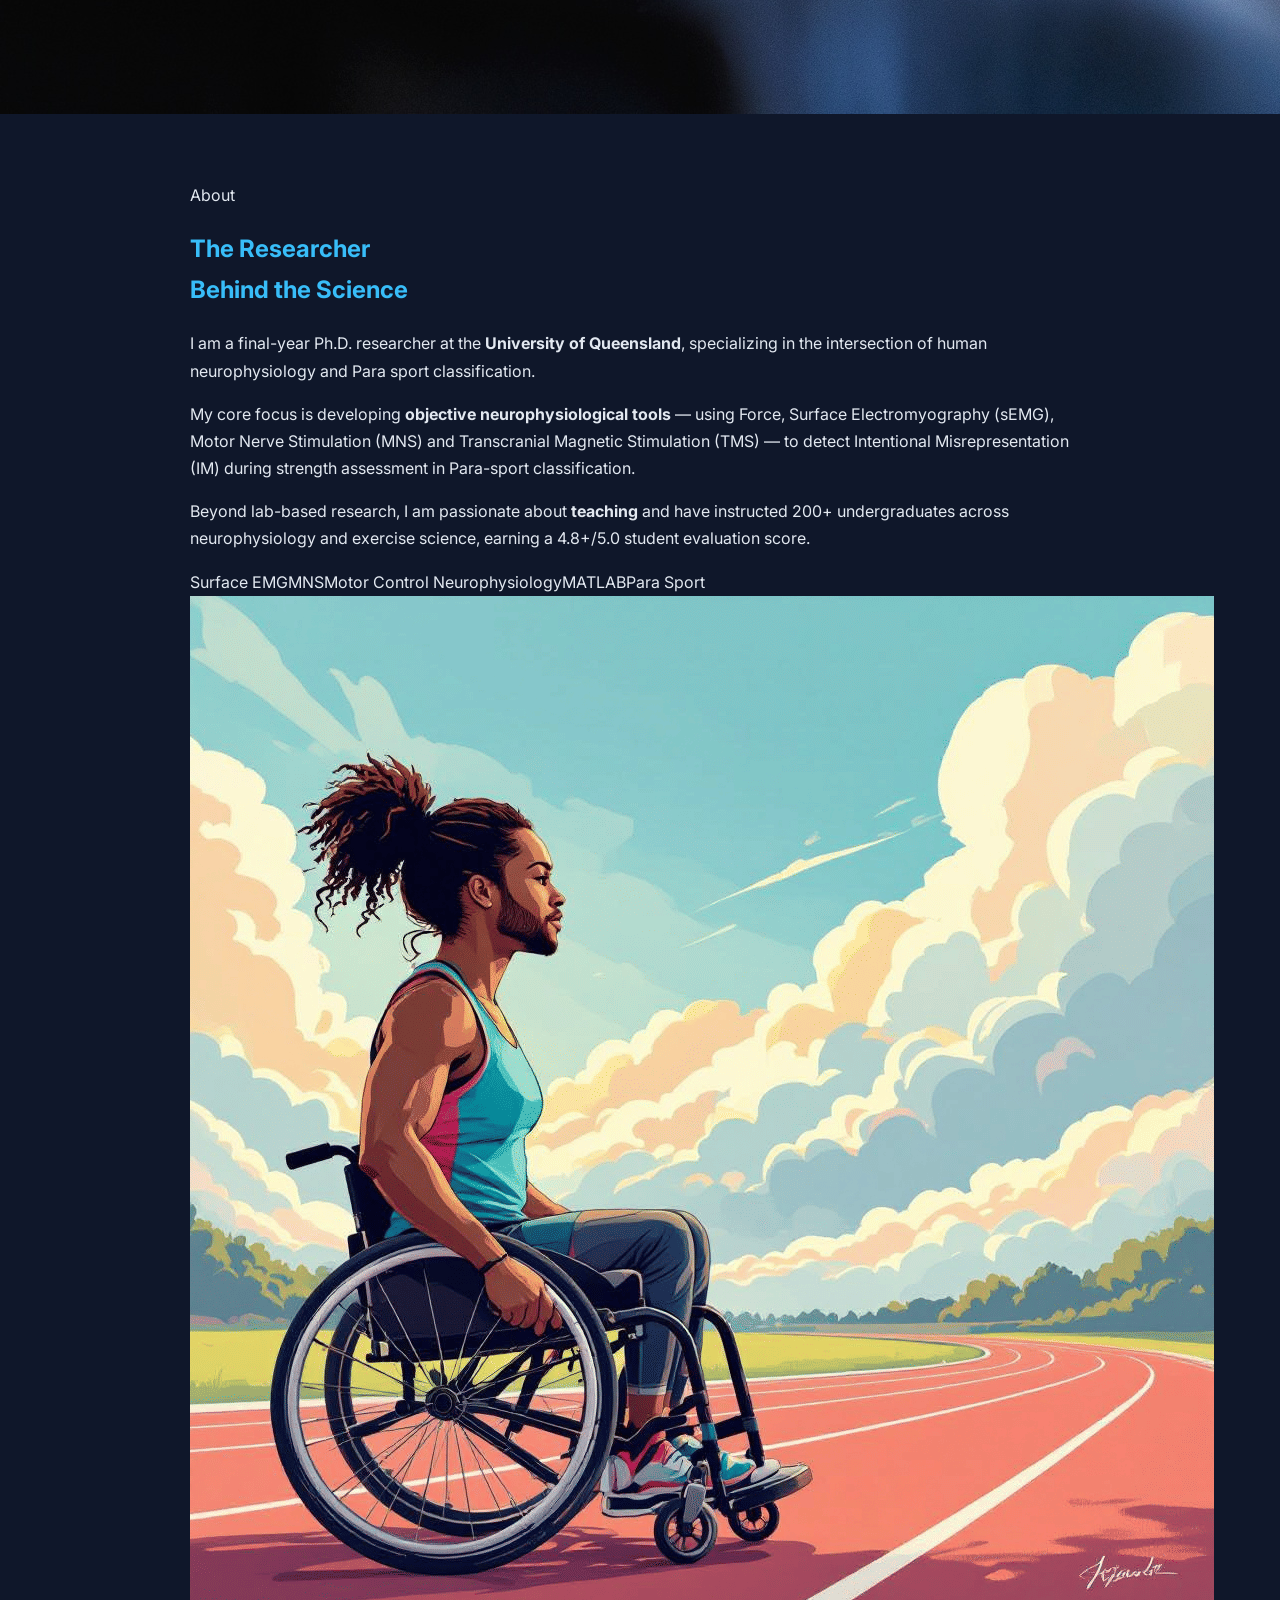
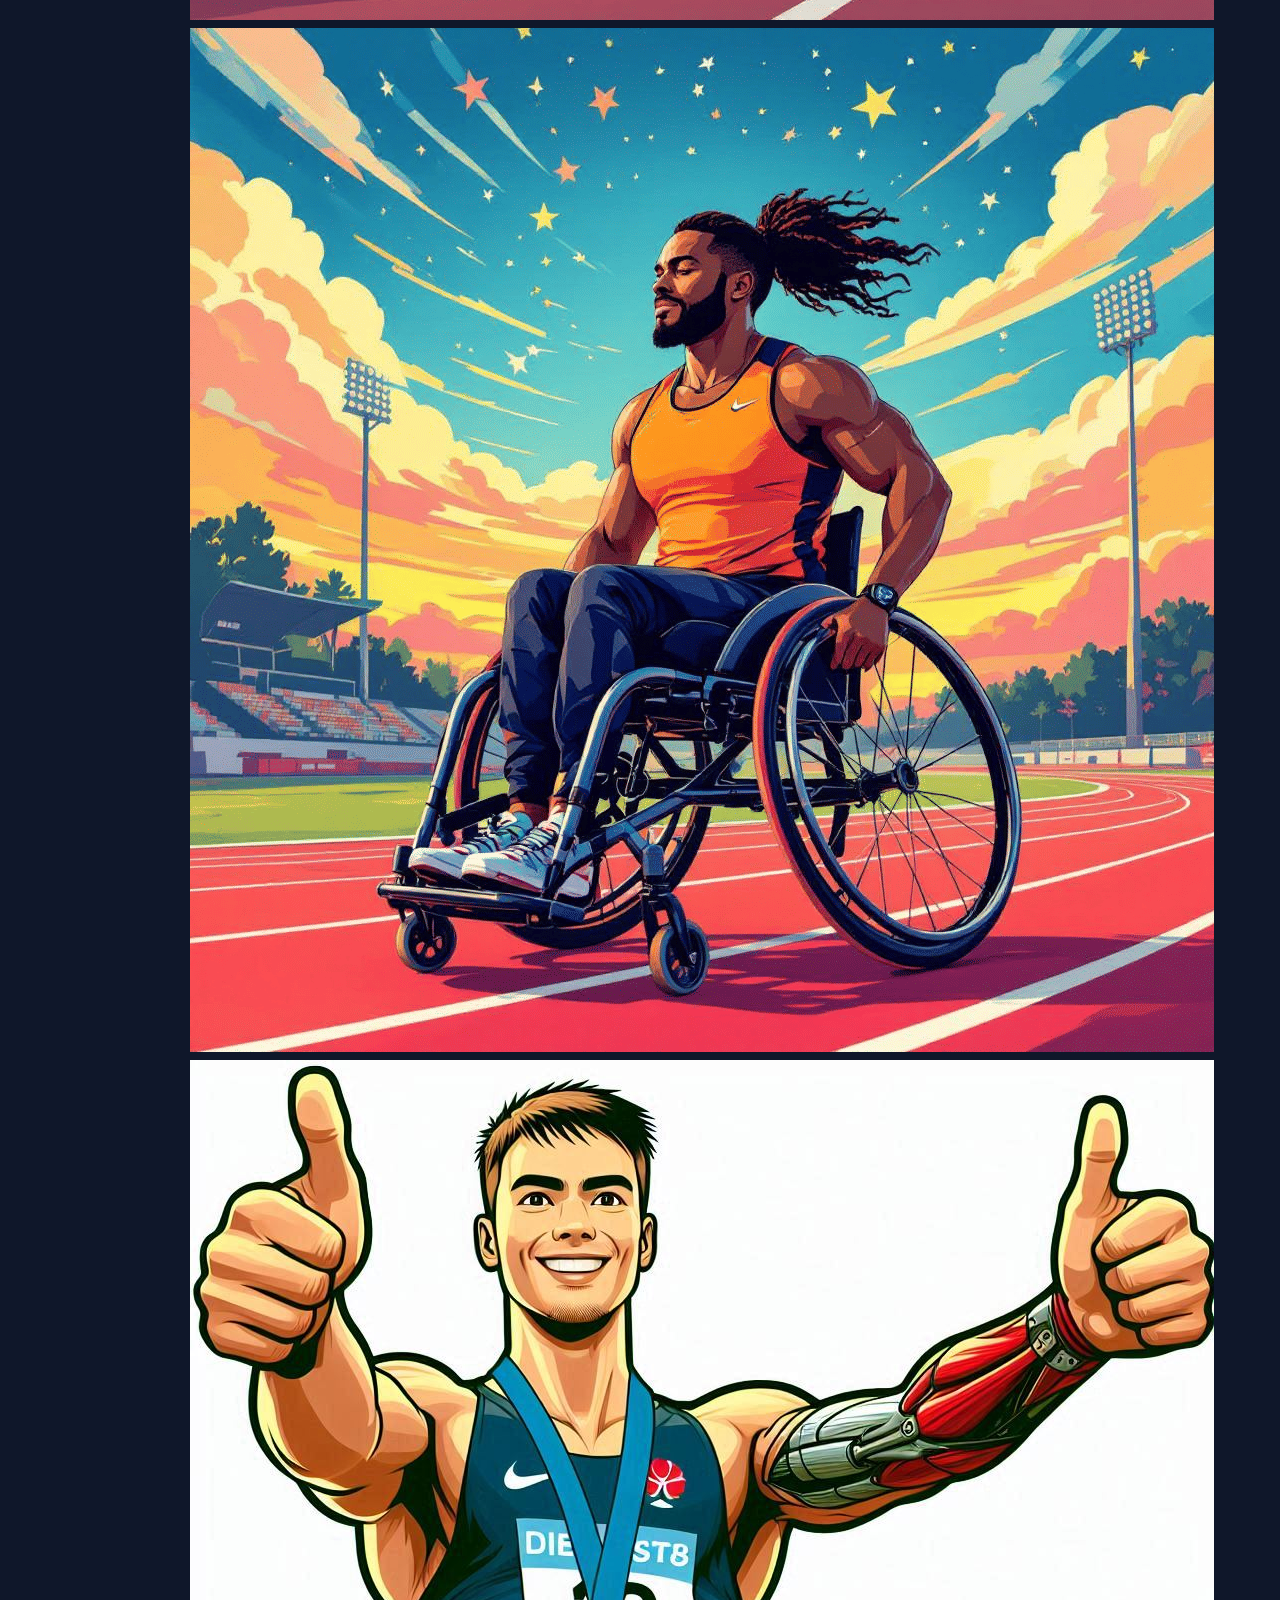
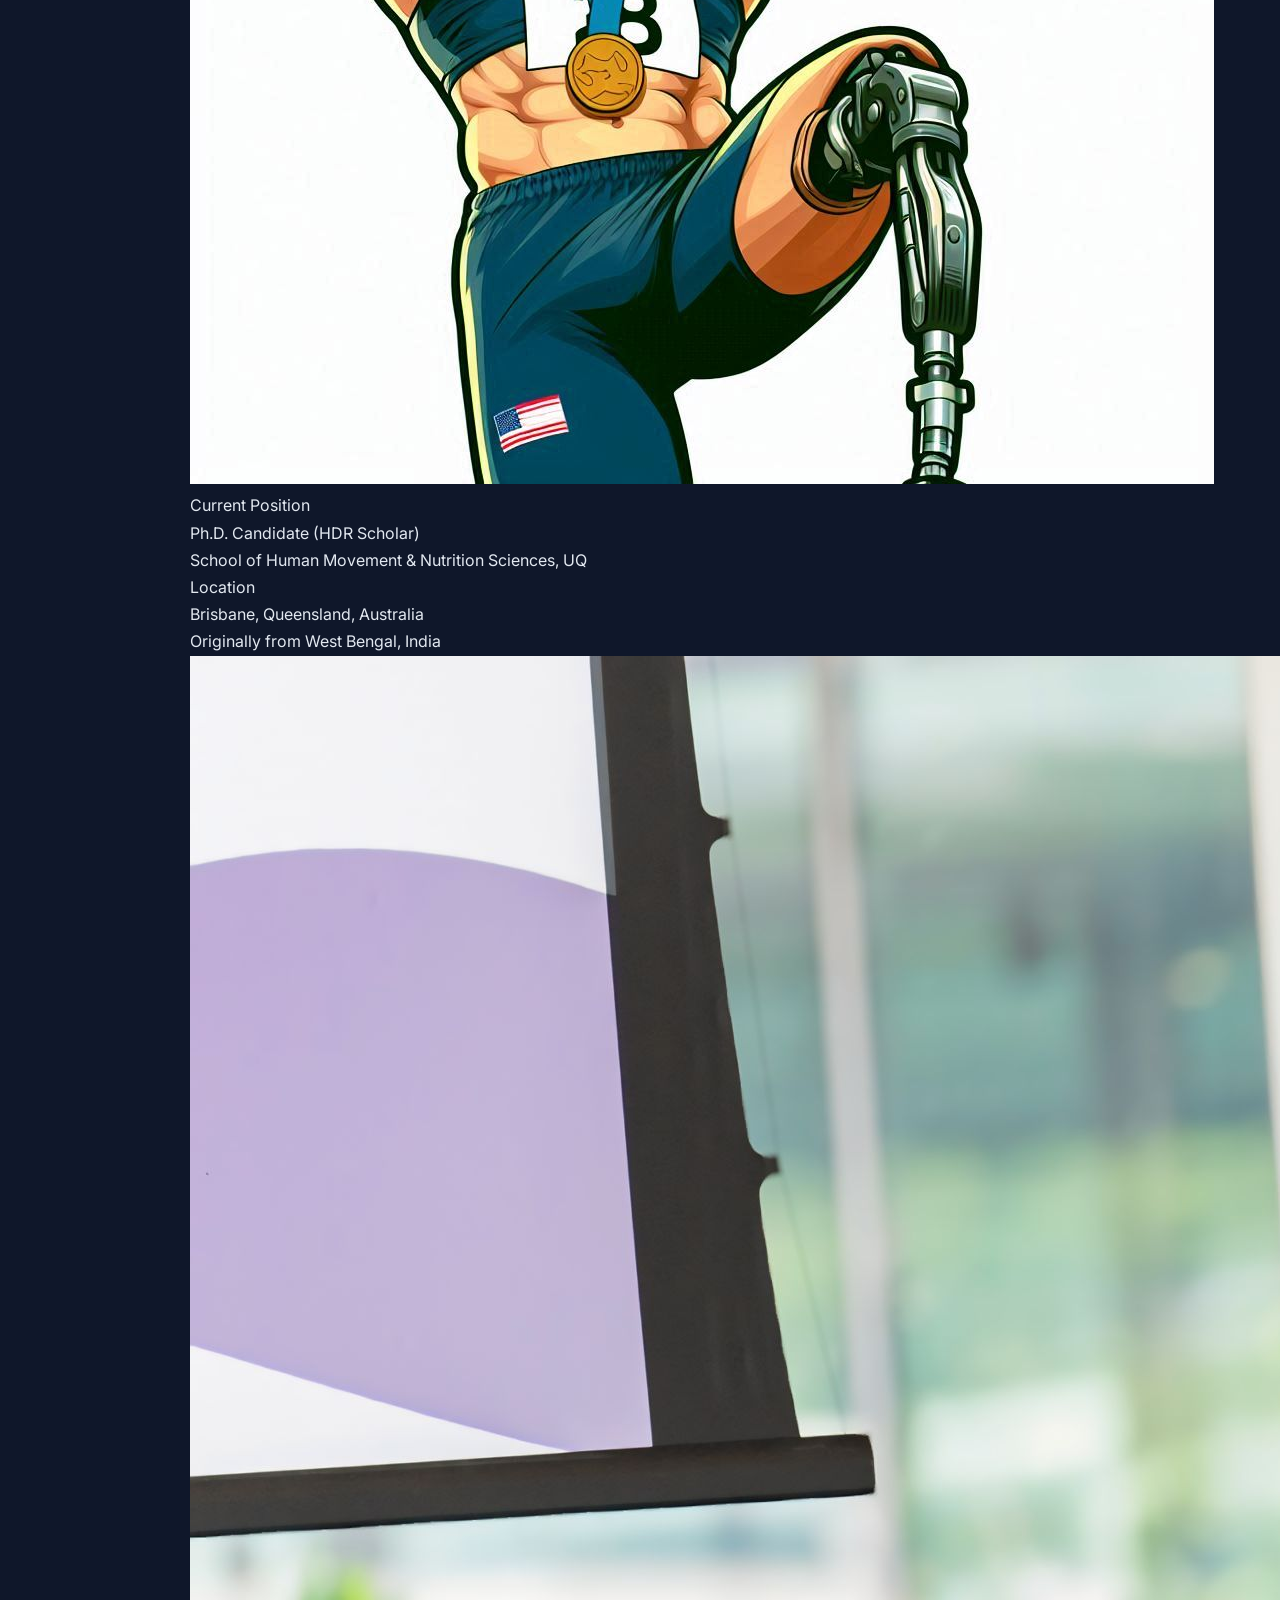
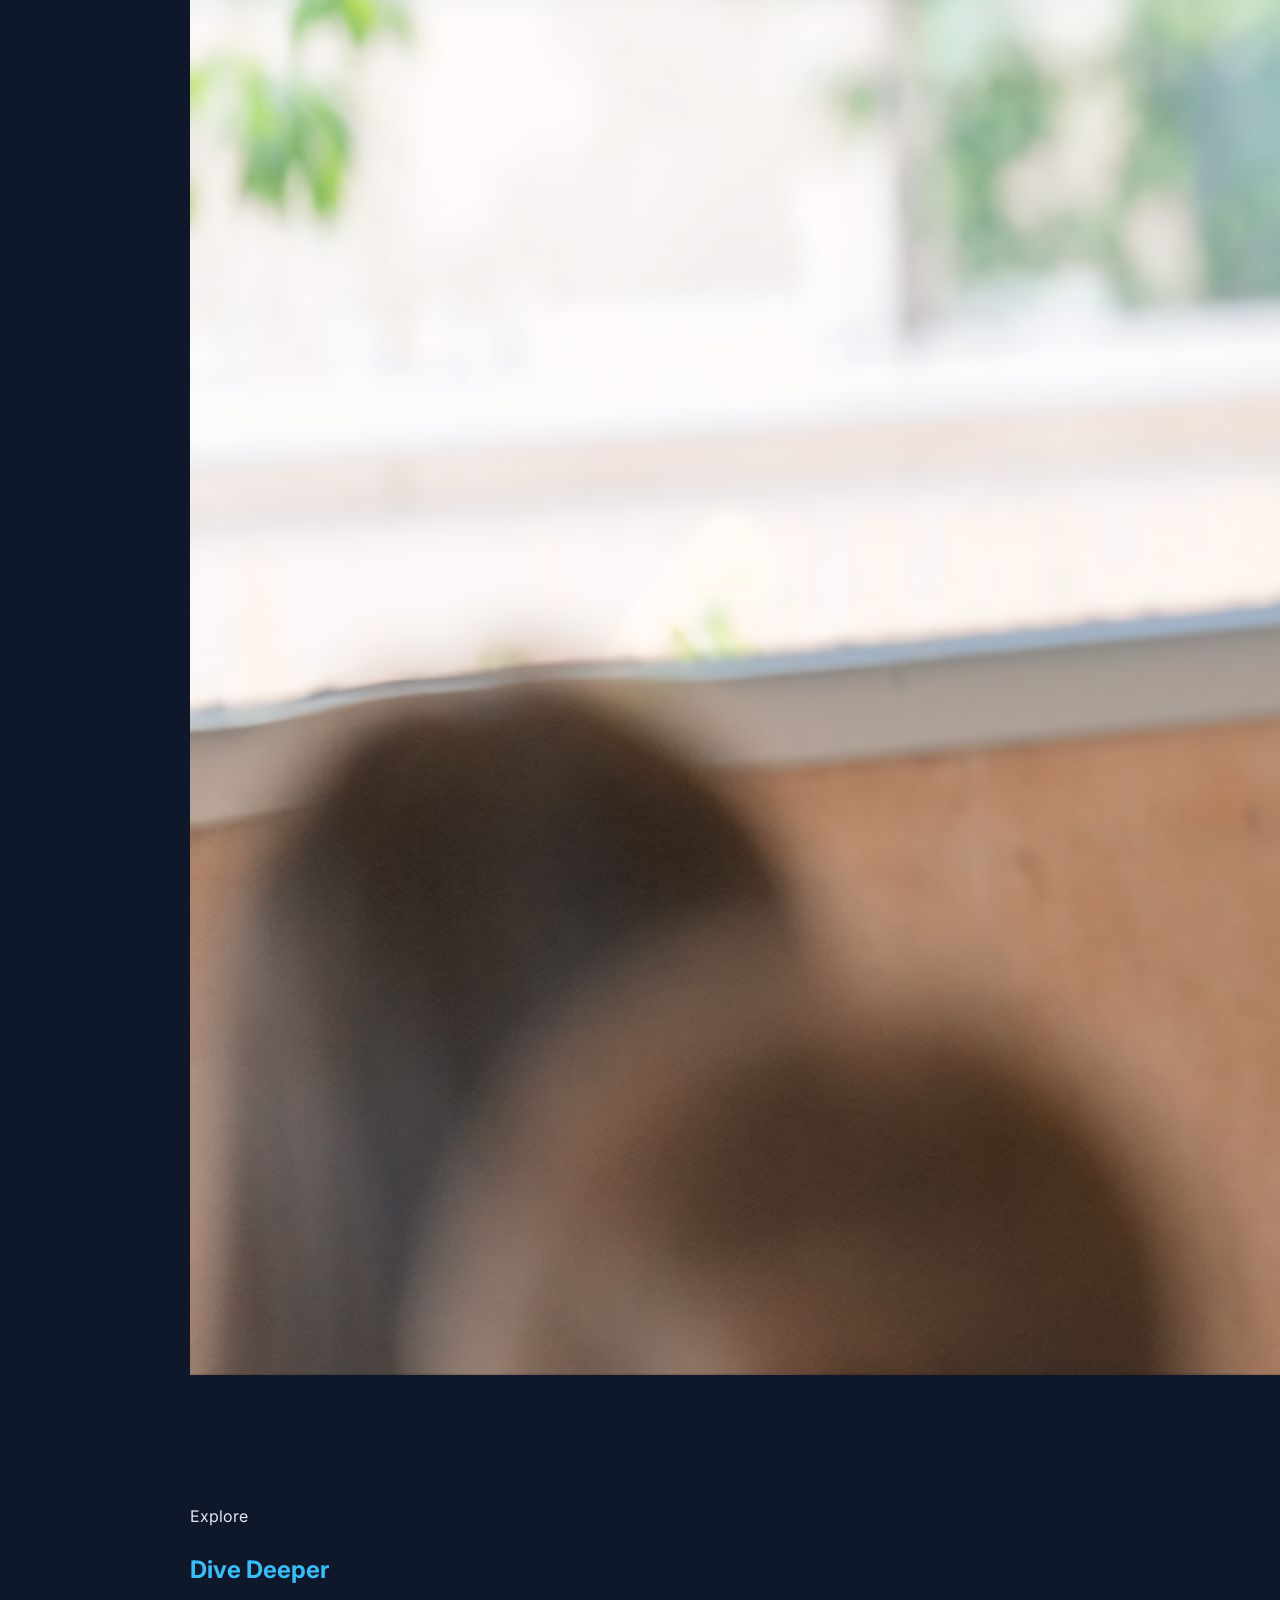
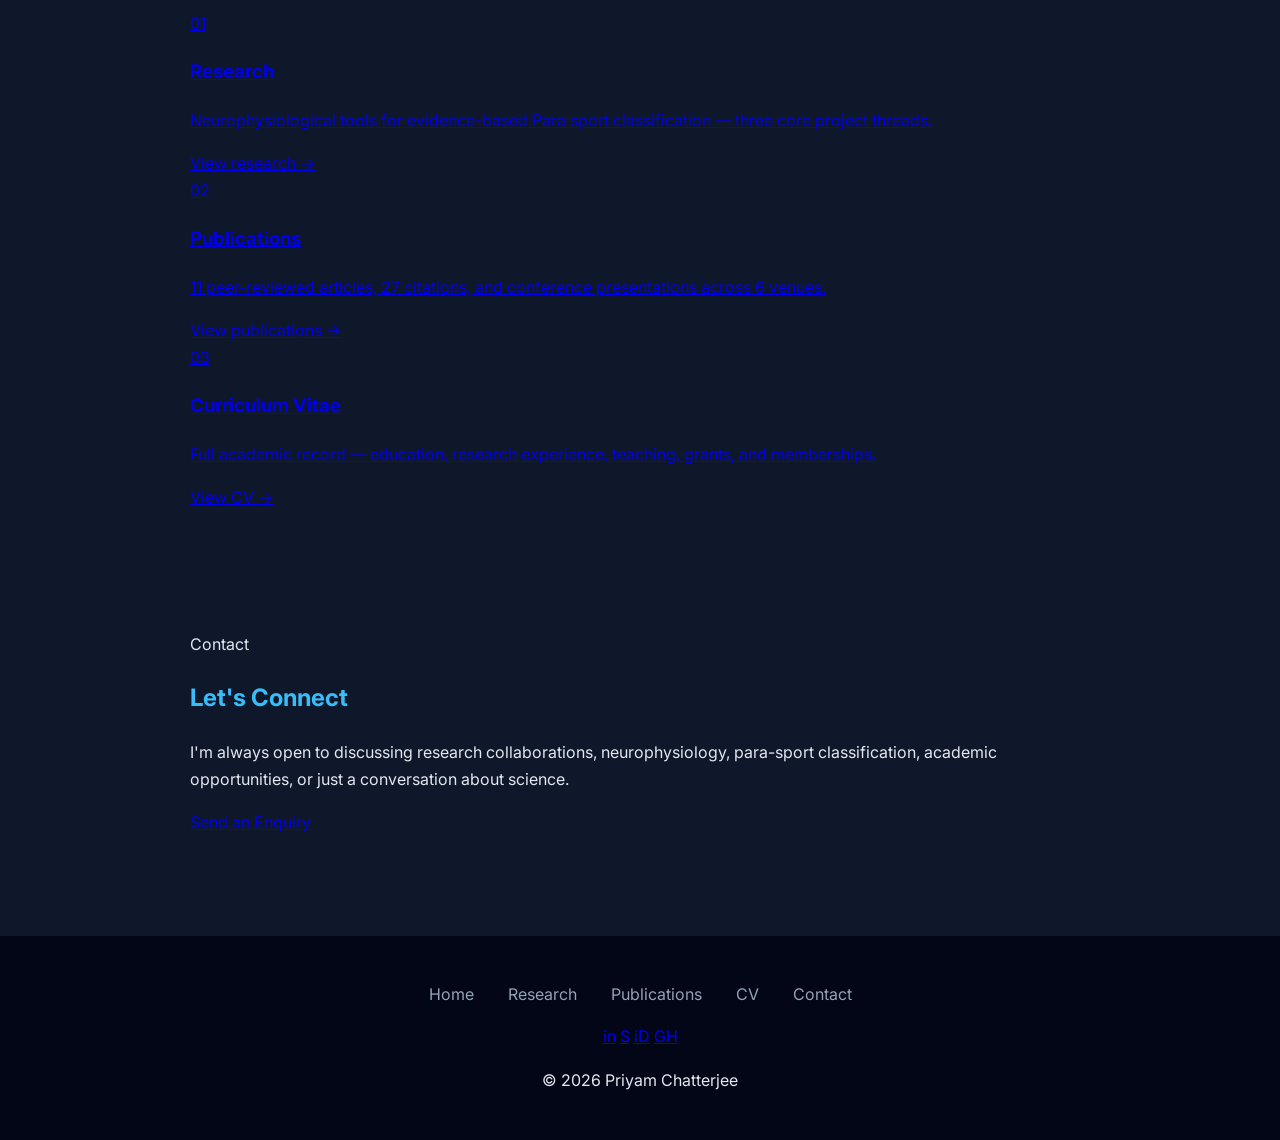
==== commit d876db96: "Update index.html" ====
--- a/index.html
+++ b/index.html
@@ -1,1378 +1,96 @@
 <!DOCTYPE html>
 <html lang="en">
 <head>
-  <meta charset="UTF-8">
-  <link rel="icon" type="image/x-icon" href="favicon.ico">
-  <link rel="icon" type="image/png" sizes="32x32" href="favicon-32x32.png">
-  <link rel="icon" type="image/png" sizes="16x16" href="favicon-16x16.png">
-  <link rel="apple-touch-icon" sizes="180x180" href="apple-touch-icon.png">
-  <link rel="icon" type="image/png" sizes="192x192" href="android-chrome-192x192.png">
-  <link rel="icon" type="image/png" sizes="512x512" href="android-chrome-512x512.png">
-  <meta name="viewport" content="width=device-width, initial-scale=1.0"/>
-  <title>Priyam Chatterjee — PhD Researcher</title>
-  <link rel="preconnect" href="https://fonts.googleapis.com"/>
-  <link rel="preconnect" href="https://fonts.gstatic.com" crossorigin/>
-  <link href="https://fonts.googleapis.com/css2?family=Syne:wght@400;600;700;800&family=DM+Sans:ital,wght@0,300;0,400;0,500;1,300&family=JetBrains+Mono:wght@400;500&display=swap" rel="stylesheet"/>
-  <style>
-    *, *::before, *::after { box-sizing: border-box; margin: 0; padding: 0; }
-
-    :root {
-      --bg: #040d0d;
-      --bg2: #071212;
-      --surface: #0a1a1a;
-      --surface2: #0d2020;
-      --border: rgba(0,255,180,0.08);
-      --text: #e4f0ee;
-      --muted: #6b9090;
-      --dim: #3a5a58;
-      --accent: #00e5a0;
-      --accent2: #00b8c8;
-      --accent3: #f9a84f;
-      --green: #00e5a0;
-      --grad: linear-gradient(135deg, #00e5a0, #00b8c8);
-      --grad2: linear-gradient(135deg, #00b8c8, #f9a84f);
-      --r: 12px;
-    }
-
-    html { scroll-behavior: smooth; }
-
-    body {
-      font-family: 'DM Sans', sans-serif;
-      background: var(--bg);
-      color: var(--text);
-      line-height: 1.7;
-      overflow-x: hidden;
-    }
-
-    /* ─── SCROLLBAR ─── */
-    ::-webkit-scrollbar { width: 4px; }
-    ::-webkit-scrollbar-track { background: var(--bg); }
-    ::-webkit-scrollbar-thumb { background: var(--accent); border-radius: 2px; }
-
-    /* ─── CURSOR DOT ─── */
-    .cursor {
-      width: 8px; height: 8px;
-      background: var(--accent);
-      border-radius: 50%;
-      position: fixed; top: 0; left: 0;
-      pointer-events: none;
-      z-index: 9999;
-      transition: transform 0.1s;
-      mix-blend-mode: screen;
-    }
-    .cursor-ring {
-      width: 32px; height: 32px;
-      border: 1px solid rgba(0,229,160,0.35);
-      border-radius: 50%;
-      position: fixed; top: 0; left: 0;
-      pointer-events: none;
-      z-index: 9998;
-      transition: all 0.15s ease;
-    }
-
-    /* ─── NAV ─── */
-    nav {
-      position: fixed; top: 0; left: 0; right: 0;
-      z-index: 100;
-      padding: 20px 60px;
-      display: flex; align-items: center; justify-content: space-between;
-      background: rgba(4, 13, 13, 0.92);
-      backdrop-filter: blur(20px);
-      border-bottom: 1px solid var(--border);
-      transition: padding 0.3s;
-    }
-    nav.scrolled { padding: 14px 60px; }
-
-    .nav-logo {
-      font-family: 'Syne', sans-serif;
-      font-weight: 800;
-      font-size: 1.3rem;
-      letter-spacing: -0.02em;
-      color: var(--text);
-      text-decoration: none;
-      transition: opacity 0.2s;
-    }
-    .nav-logo:hover { opacity: 0.8; }
-    .nav-logo span { color: var(--accent); }
-
-    .nav-links { display: flex; gap: 36px; list-style: none; }
-    .nav-links a {
-      font-family: 'DM Sans', sans-serif;
-      font-size: 0.875rem;
-      font-weight: 400;
-      color: var(--muted);
-      text-decoration: none;
-      letter-spacing: 0.02em;
-      transition: color 0.2s;
-      position: relative;
-    }
-    .nav-links a::after {
-      content: '';
-      position: absolute; bottom: -2px; left: 0;
-      width: 0; height: 1px;
-      background: var(--accent);
-      transition: width 0.3s;
-    }
-    .nav-links a:hover { color: var(--text); }
-    .nav-links a:hover::after { width: 100%; }
-
-    /* ─── HERO ─── */
-    #hero {
-      min-height: 0;
-      height: 100vh;
-      display: grid;
-      grid-template-columns: 1fr auto;
-      align-items: center;
-      padding: 120px 60px 60px;
-      position: relative;
-      overflow: hidden;
-      gap: 60px;
-    }
-
-    .hero-bg {
-      position: absolute; inset: 0;
-      background: radial-gradient(ellipse 70% 70% at 65% 45%, rgba(0,229,160,0.07) 0%, transparent 60%),
-                  radial-gradient(ellipse 50% 50% at 15% 75%, rgba(0,184,200,0.05) 0%, transparent 60%);
-    }
-
-    .hero-grid {
-      position: absolute; inset: 0;
-      background-image:
-        linear-gradient(rgba(255,255,255,0.02) 1px, transparent 1px),
-        linear-gradient(90deg, rgba(255,255,255,0.02) 1px, transparent 1px);
-      background-size: 60px 60px;
-      mask-image: radial-gradient(ellipse at center, black 30%, transparent 80%);
-    }
-
-    .hero-content { position: relative; z-index: 1; max-width: 620px; align-self: center; }
-
-    .hero-tag {
-      display: inline-flex; align-items: center; gap: 8px;
-      background: rgba(0,229,160,0.08);
-      border: 1px solid rgba(0,229,160,0.18);
-      border-radius: 100px;
-      padding: 6px 14px;
-      font-family: 'JetBrains Mono', monospace;
-      font-size: 0.75rem;
-      color: var(--accent);
-      letter-spacing: 0.05em;
-      margin-bottom: 32px;
-      opacity: 0;
-      animation: fadeUp 0.8s 0.1s forwards;
-    }
-    .hero-tag::before {
-      content: '';
-      width: 6px; height: 6px;
-      background: var(--green);
-      border-radius: 50%;
-      animation: pulse 2s infinite;
-    }
-
-    @keyframes pulse {
-      0%, 100% { opacity: 1; transform: scale(1); }
-      50% { opacity: 0.4; transform: scale(0.8); }
-    }
-
-    .hero-name {
-      font-family: 'Syne', sans-serif;
-      font-size: clamp(3.2rem, 7.5vw, 6.5rem);
-      font-weight: 800;
-      line-height: 1.0;
-      letter-spacing: -0.03em;
-      color: var(--text);
-      opacity: 0;
-      animation: fadeUp 0.8s 0.2s forwards;
-    }
-
-    .hero-name .line { display: block; font-weight: 800; }
-    .hero-name .accent-line {
-      font-style: italic;
-      font-weight: 700;
-      color: var(--accent);
-      /* rich teal — not gradient, matches screenshot */
-      background: none;
-      -webkit-text-fill-color: var(--accent);
-    }
-
-    .hero-role {
-      font-family: 'DM Sans', sans-serif;
-      font-size: 1.1rem;
-      font-weight: 500;
-      color: var(--accent);
-      margin-top: 16px;
-      opacity: 0;
-      animation: fadeUp 0.8s 0.3s forwards;
-      letter-spacing: 0.01em;
-    }
-
-    .hero-subtitle {
-      font-size: 1rem;
-      color: var(--muted);
-      font-weight: 300;
-      margin-top: 14px;
-      max-width: 540px;
-      line-height: 1.7;
-      opacity: 0;
-      animation: fadeUp 0.8s 0.4s forwards;
-    }
-    .hero-subtitle strong { color: var(--text); font-weight: 500; }
-
-    .hero-stats {
-      display: flex; gap: 0;
-      margin-top: 44px;
-      opacity: 0;
-      animation: fadeUp 0.8s 0.6s forwards;
-    }
-    .stat-item {
-      display: flex; flex-direction: column;
-      padding: 0 18px 0 0;
-      margin-right: 18px;
-      border-right: 1px solid var(--border);
-      white-space: nowrap;
-    }
-    .stat-item:last-child { border-right: none; }
-    .stat-num {
-      font-family: 'Syne', sans-serif;
-      font-size: 1.7rem;
-      font-weight: 700;
-      color: var(--text);
-      line-height: 1;
-      white-space: nowrap;
-    }
-    .stat-label {
-      font-size: 0.7rem;
-      color: var(--muted);
-      text-transform: uppercase;
-      letter-spacing: 0.1em;
-      margin-top: 6px;
-    }
-
-    .hero-cta {
-      display: flex; gap: 16px; margin-top: 44px;
-      opacity: 0;
-      animation: fadeUp 0.8s 0.65s forwards;
-    }
-
-    .btn {
-      display: inline-flex; align-items: center; gap: 8px;
-      padding: 12px 28px;
-      border-radius: 8px;
-      font-family: 'DM Sans', sans-serif;
-      font-size: 0.9rem;
-      font-weight: 500;
-      text-decoration: none;
-      transition: all 0.25s;
-      cursor: pointer;
-      border: none;
-    }
-    .btn-primary {
-      background: var(--accent);
-      color: #040d0d;
-      font-weight: 600;
-    }
-    .btn-primary:hover {
-      opacity: 0.85;
-      transform: translateY(-2px);
-      box-shadow: 0 12px 32px rgba(0,229,160,0.25);
-    }
-    .btn-secondary {
-      background: transparent;
-      color: var(--text);
-      border: 1px solid var(--border);
-    }
-    .btn-secondary:hover {
-      border-color: var(--accent);
-      color: var(--accent);
-      transform: translateY(-2px);
-    }
-
-    /* ─── HERO VISUAL CARD ─── */
-    .hero-photo-wrap {
-      position: relative;
-      z-index: 1;
-      display: flex;
-      align-items: center;
-      justify-content: flex-end;
-      align-self: center;
-      opacity: 0;
-      animation: fadeIn 1s 0.8s forwards;
-    }
-    .hero-visual-card {
-      width: 380px; height: 420px;
-      border-radius: 20px;
-      background: rgba(10, 26, 26, 0.9);
-      border: 1px dashed rgba(0,229,160,0.35);
-      position: relative;
-      overflow: visible;
-      display: flex; align-items: center; justify-content: center;
-    }
-
-    /* Corner dots */
-    .vc-corner {
-      position: absolute;
-      width: 10px; height: 10px;
-      border-radius: 50%;
-      background: var(--accent);
-    }
-    .vc-corner.tl { top: -5px; left: -5px; }
-    .vc-corner.tr { top: -5px; right: -5px; }
-    .vc-corner.bl { bottom: -5px; left: -5px; }
-    .vc-corner.br { bottom: -5px; right: -5px; }
-
-    /* Photo area */
-    .hero-photo-inner {
-      width: 100%; height: 100%;
-      border-radius: 20px;
-      overflow: hidden;
-      display: flex; flex-direction: column;
-      align-items: center; justify-content: center;
-      gap: 12px;
-      background: rgba(7,18,18,0.95);
-      position: relative;
-    }
-    .hero-photo-inner img {
-      width: 100%; height: 100%;
-      object-fit: cover;
-      border-radius: 20px;
-    }
-    .hero-photo-initials {
-      font-family: 'Syne', sans-serif;
-      font-size: 5rem; font-weight: 800;
-      color: rgba(0,229,160,0.12);
-      letter-spacing: -0.05em;
-      line-height: 1;
-    }
-    .hero-photo-hint {
-      font-family: 'JetBrains Mono', monospace;
-      font-size: 0.72rem;
-      color: var(--dim);
-      letter-spacing: 0.05em;
-    }
-
-    /* Floating chips */
-    .vc-chip {
-      position: absolute;
-      background: #0d1f2d;
-      border: 1px solid rgba(0,229,160,0.15);
-      border-radius: 12px;
-      padding: 10px 14px;
-      display: flex; align-items: center; gap: 10px;
-      box-shadow: 0 8px 32px rgba(0,0,0,0.5);
-      animation: chipFloat 4s ease-in-out infinite;
-    }
-    .vc-chip.top-right {
-      top: -28px; right: -28px;
-      animation-delay: 0s;
-    }
-    .vc-chip.bot-left {
-      bottom: 50px; left: -36px;
-      animation-delay: -2s;
-    }
-    @keyframes chipFloat {
-      0%, 100% { transform: translateY(0px); }
-      50% { transform: translateY(-8px); }
-    }
-    .chip-icon {
-      width: 30px; height: 30px;
-      border-radius: 8px;
-      display: flex; align-items: center; justify-content: center;
-      font-size: 0.9rem;
-    }
-    .chip-icon.orange { background: rgba(249,168,79,0.15); }
-    .chip-icon.pink   { background: rgba(249,79,160,0.15); }
-    .chip-label { font-family: 'JetBrains Mono', monospace; }
-    .chip-label-top { font-size: 0.6rem; color: var(--muted); letter-spacing: 0.1em; text-transform: uppercase; }
-    .chip-label-main { font-size: 0.82rem; color: var(--text); font-weight: 500; }
-
-    /* EMG waveform at bottom */
-    .vc-waveform {
-      position: absolute;
-      bottom: 20px; left: 0; right: 0;
-      height: 60px;
-      overflow: hidden;
-      padding: 0 20px;
-    }
-    .vc-waveform svg {
-      width: 100%; height: 100%;
-    }
-    .waveform-path {
-      stroke: var(--accent);
-      stroke-width: 1.5;
-      fill: none;
-      stroke-dasharray: 1000;
-      stroke-dashoffset: 1000;
-      animation: drawWave 3s ease forwards 1.5s, scrollWave 6s linear infinite 4.5s;
-    }
-    @keyframes drawWave {
-      to { stroke-dashoffset: 0; }
-    }
-    @keyframes scrollWave {
-      from { transform: translateX(0); }
-      to { transform: translateX(-50%); }
-    }
-
-    /* Scanning dot on waveform */
-    .vc-scan-dot {
-      position: absolute;
-      bottom: 44px; left: 50%;
-      width: 8px; height: 8px;
-      background: var(--accent);
-      border-radius: 50%;
-      box-shadow: 0 0 10px var(--accent);
-      animation: scanPulse 1.5s ease-in-out infinite 2s;
-    }
-    @keyframes scanPulse {
-      0%, 100% { opacity: 1; box-shadow: 0 0 6px var(--accent); }
-      50% { opacity: 0.4; box-shadow: 0 0 18px var(--accent); }
-    }
-
-    @keyframes fadeUp {
-      from { opacity: 0; transform: translateY(24px); }
-      to { opacity: 1; transform: translateY(0); }
-    }
-    @keyframes fadeIn {
-      from { opacity: 0; }
-      to { opacity: 1; }
-    }
-
-    /* ─── SECTIONS COMMON ─── */
-    section {
-      padding: 100px 60px;
-      max-width: 1200px;
-      margin: 0 auto;
-    }
-
-    .section-label {
-      font-family: 'JetBrains Mono', monospace;
-      font-size: 0.72rem;
-      color: var(--accent);
-      letter-spacing: 0.12em;
-      text-transform: uppercase;
-      margin-bottom: 12px;
-      display: flex; align-items: center; gap: 10px;
-    }
-    .section-label::before {
-      content: '//';
-      opacity: 0.5;
-    }
-
-    .section-title {
-      font-family: 'Syne', sans-serif;
-      font-size: clamp(1.8rem, 3.5vw, 2.8rem);
-      font-weight: 700;
-      line-height: 1.15;
-      letter-spacing: -0.02em;
-      margin-bottom: 60px;
-    }
-    .section-title em {
-      font-style: normal;
-      background: var(--grad);
-      -webkit-background-clip: text;
-      -webkit-text-fill-color: transparent;
-      background-clip: text;
-    }
-
-    /* ─── DIVIDER ─── */
-    .divider {
-      height: 1px;
-      background: var(--border);
-      max-width: 1200px;
-      margin: 0 auto;
-    }
-
-    /* ─── ABOUT / BIO ─── */
-    #about { padding-top: 80px; }
-    .about-grid {
-      display: grid;
-      grid-template-columns: 1fr 1fr;
-      gap: 48px;
-      align-items: start;
-    }
-    .about-text p {
-      color: var(--muted);
-      font-size: 1.05rem;
-      line-height: 1.8;
-      margin-bottom: 20px;
-    }
-    .about-text p strong { color: var(--text); font-weight: 500; }
-
-    .about-tags {
-      display: flex; flex-wrap: wrap; gap: 8px;
-      margin-top: 32px;
-    }
-    .tag {
-      padding: 5px 14px;
-      border-radius: 100px;
-      font-size: 0.8rem;
-      border: 1px solid var(--border);
-      color: var(--muted);
-      background: var(--surface);
-      transition: all 0.2s;
-    }
-    .tag:hover { border-color: var(--accent2); color: var(--accent2); }
-
-    .about-cards { display: flex; flex-direction: column; gap: 16px; }
-    .info-card {
-      background: var(--surface);
-      border: 1px solid var(--border);
-      border-radius: var(--r);
-      padding: 24px;
-      transition: border-color 0.3s, transform 0.3s;
-    }
-    .info-card:hover { border-color: rgba(0,229,160,0.25); transform: translateX(4px); }
-    .info-card-label {
-      font-family: 'JetBrains Mono', monospace;
-      font-size: 0.7rem;
-      color: var(--accent);
-      letter-spacing: 0.1em;
-      text-transform: uppercase;
-      margin-bottom: 6px;
-    }
-    .info-card-value { font-size: 0.95rem; color: var(--text); font-weight: 500; }
-    .info-card-sub { font-size: 0.82rem; color: var(--muted); margin-top: 2px; }
-
-    /* ─── RESEARCH ─── */
-    #research { background: none; }
-    .research-grid {
-      display: grid;
-      grid-template-columns: repeat(3, 1fr);
-      gap: 20px;
-      margin-bottom: 60px;
-    }
-    .research-card {
-      background: var(--surface);
-      border: 1px solid var(--border);
-      border-radius: var(--r);
-      padding: 32px 28px;
-      transition: all 0.3s;
-      position: relative;
-      overflow: hidden;
-    }
-    .research-card::before {
-      content: '';
-      position: absolute; top: 0; left: 0; right: 0;
-      height: 2px;
-      opacity: 0;
-      transition: opacity 0.3s;
-    }
-    .research-card:nth-child(1)::before { background: var(--grad); }
-    .research-card:nth-child(2)::before { background: var(--grad2); }
-    .research-card:nth-child(3)::before { background: linear-gradient(90deg, var(--green), var(--accent)); }
-    .research-card:hover { border-color: rgba(0,229,160,0.18); transform: translateY(-4px); box-shadow: 0 20px 40px rgba(0,0,0,0.3); }
-    .research-card:hover::before { opacity: 1; }
-
-    .research-icon {
-      width: 48px; height: 48px;
-      border-radius: 10px;
-      display: flex; align-items: center; justify-content: center;
-      font-size: 1.4rem;
-      margin-bottom: 20px;
-    }
-    .research-card:nth-child(1) .research-icon { background: rgba(0,229,160,0.08); }
-    .research-card:nth-child(2) .research-icon { background: rgba(0,184,200,0.1); }
-    .research-card:nth-child(3) .research-icon { background: rgba(0,229,160,0.1); }
-
-    .research-card h3 {
-      font-family: 'Syne', sans-serif;
-      font-size: 1.05rem;
-      font-weight: 600;
-      margin-bottom: 12px;
-      color: var(--text);
-    }
-    .research-card p { font-size: 0.875rem; color: var(--muted); line-height: 1.7; }
-
-    /* Thesis block */
-    .thesis-block {
-      background: var(--surface);
-      border: 1px solid var(--border);
-      border-radius: var(--r);
-      padding: 40px;
-      position: relative;
-      overflow: hidden;
-    }
-    .thesis-block::before {
-      content: '"';
-      position: absolute; top: -20px; right: 30px;
-      font-family: 'Syne', sans-serif;
-      font-size: 12rem;
-      color: rgba(0,229,160,0.04);
-      line-height: 1;
-      pointer-events: none;
-    }
-    .thesis-block h3 {
-      font-family: 'Syne', sans-serif;
-      font-size: 0.8rem;
-      font-weight: 600;
-      color: var(--accent);
-      letter-spacing: 0.08em;
-      text-transform: uppercase;
-      margin-bottom: 16px;
-    }
-    .thesis-block p {
-      font-size: 1.15rem;
-      color: var(--text);
-      font-weight: 400;
-      line-height: 1.7;
-      font-style: italic;
-    }
-    .thesis-supervisors {
-      display: flex; flex-wrap: wrap; gap: 10px;
-      margin-top: 24px;
-    }
-    .supervisor-chip {
-      display: flex; align-items: center; gap: 8px;
-      background: var(--bg2);
-      border: 1px solid var(--border);
-      border-radius: 8px;
-      padding: 8px 14px;
-      font-size: 0.8rem;
-      color: var(--muted);
-    }
-    .supervisor-chip span { color: var(--text); font-weight: 500; }
-
-    /* ─── EXPERIENCE TIMELINE ─── */
-    #experience { background: none; }
-    .timeline { position: relative; padding-left: 32px; }
-    .timeline::before {
-      content: '';
-      position: absolute; left: 0; top: 8px; bottom: 8px;
-      width: 1px;
-      background: linear-gradient(to bottom, var(--accent), transparent);
-    }
-    .timeline-item {
-      position: relative;
-      margin-bottom: 48px;
-      opacity: 0;
-      transform: translateX(-20px);
-      transition: opacity 0.6s, transform 0.6s;
-    }
-    .timeline-item.visible { opacity: 1; transform: translateX(0); }
-    .timeline-dot {
-      position: absolute; left: -39px; top: 6px;
-      width: 14px; height: 14px;
-      border-radius: 50%;
-      background: var(--bg);
-      border: 2px solid var(--accent);
-      transition: background 0.3s;
-    }
-    .timeline-item:hover .timeline-dot { background: var(--accent); }
-
-    .timeline-header {
-      display: flex; justify-content: space-between; align-items: flex-start;
-      margin-bottom: 6px;
-    }
-    .timeline-role {
-      font-family: 'Syne', sans-serif;
-      font-size: 1.05rem;
-      font-weight: 600;
-      color: var(--text);
-    }
-    .timeline-date {
-      font-family: 'JetBrains Mono', monospace;
-      font-size: 0.75rem;
-      color: var(--accent);
-      background: rgba(0,229,160,0.07);
-      border: 1px solid rgba(0,229,160,0.14);
-      padding: 3px 10px;
-      border-radius: 100px;
-      white-space: nowrap;
-      margin-left: 16px;
-    }
-    .timeline-org {
-      font-size: 0.875rem;
-      color: var(--muted);
-      margin-bottom: 12px;
-    }
-    .timeline-items {
-      list-style: none;
-      display: flex; flex-direction: column; gap: 6px;
-    }
-    .timeline-items li {
-      font-size: 0.875rem;
-      color: var(--muted);
-      padding-left: 16px;
-      position: relative;
-      line-height: 1.6;
-    }
-    .timeline-items li::before {
-      content: '→';
-      position: absolute; left: 0;
-      color: var(--accent);
-      font-size: 0.75rem;
-    }
-    .timeline-items li strong { color: var(--text); font-weight: 500; }
-
-    /* ─── SKILLS ─── */
-    #skills { background: none; }
-    .skills-grid {
-      display: grid;
-      grid-template-columns: repeat(2, 1fr);
-      gap: 20px;
-    }
-    .skill-group {
-      background: var(--surface);
-      border: 1px solid var(--border);
-      border-radius: var(--r);
-      padding: 32px;
-    }
-    .skill-group-title {
-      font-family: 'Syne', sans-serif;
-      font-size: 0.9rem;
-      font-weight: 600;
-      color: var(--text);
-      margin-bottom: 20px;
-      display: flex; align-items: center; gap: 10px;
-    }
-    .skill-group-title .icon { font-size: 1.1rem; }
-
-    .skill-bars { display: flex; flex-direction: column; gap: 14px; }
-    .skill-bar-item { }
-    .skill-bar-label {
-      display: flex; justify-content: space-between;
-      font-size: 0.82rem;
-      color: var(--muted);
-      margin-bottom: 6px;
-    }
-    .skill-bar-track {
-      height: 4px;
-      background: var(--bg2);
-      border-radius: 2px;
-      overflow: hidden;
-    }
-    .skill-bar-fill {
-      height: 100%;
-      border-radius: 2px;
-      background: var(--grad);
-      width: 0;
-      transition: width 1.2s cubic-bezier(0.4,0,0.2,1);
-    }
-    .skill-bar-fill.animated { }
-
-    .skill-tags-list { display: flex; flex-wrap: wrap; gap: 8px; }
-    .skill-tag {
-      padding: 5px 12px;
-      border-radius: 6px;
-      font-family: 'JetBrains Mono', monospace;
-      font-size: 0.72rem;
-      background: var(--bg2);
-      border: 1px solid var(--border);
-      color: var(--muted);
-      transition: all 0.2s;
-    }
-    .skill-tag:hover { border-color: var(--accent); color: var(--accent); }
-
-    /* ─── PUBLICATIONS ─── */
-    #publications { background: none; }
-    .pub-metrics {
-      display: flex; gap: 24px; margin-bottom: 48px; flex-wrap: wrap;
-    }
-    .metric-card {
-      background: var(--surface);
-      border: 1px solid var(--border);
-      border-radius: var(--r);
-      padding: 24px 32px;
-      text-align: center;
-      min-width: 130px;
-      flex: 1;
-      transition: border-color 0.3s, transform 0.3s;
-    }
-    .metric-card:hover { border-color: rgba(0,229,160,0.25); transform: translateY(-3px); }
-    .metric-num {
-      font-family: 'Syne', sans-serif;
-      font-size: 2.5rem;
-      font-weight: 700;
-      background: var(--grad);
-      -webkit-background-clip: text;
-      -webkit-text-fill-color: transparent;
-      background-clip: text;
-    }
-    .metric-label { font-size: 0.78rem; color: var(--muted); margin-top: 4px; letter-spacing: 0.05em; }
-
-    .pub-list { display: flex; flex-direction: column; gap: 16px; }
-    .pub-card {
-      background: var(--surface);
-      border: 1px solid var(--border);
-      border-radius: var(--r);
-      padding: 24px 28px;
-      display: flex; gap: 20px; align-items: flex-start;
-      transition: all 0.25s;
-    }
-    .pub-card:hover { border-color: rgba(0,229,160,0.18); transform: translateX(4px); }
-    .pub-year {
-      font-family: 'JetBrains Mono', monospace;
-      font-size: 0.75rem;
-      color: var(--accent);
-      background: rgba(0,229,160,0.07);
-      border: 1px solid rgba(0,229,160,0.14);
-      padding: 3px 10px;
-      border-radius: 6px;
-      white-space: nowrap;
-      height: fit-content;
-      margin-top: 2px;
-    }
-    .pub-content { flex: 1; }
-    .pub-title {
-      font-size: 0.9rem;
-      color: var(--text);
-      font-weight: 500;
-      line-height: 1.5;
-      margin-bottom: 6px;
-    }
-    .pub-journal { font-size: 0.82rem; color: var(--muted); font-style: italic; }
-    .pub-authors { font-size: 0.8rem; color: var(--dim); margin-bottom: 4px; }
-
-    /* ─── AWARDS ─── */
-    #awards { background: none; }
-    .awards-grid {
-      display: grid;
-      grid-template-columns: repeat(2, 1fr);
-      gap: 16px;
-    }
-    .award-card {
-      background: var(--surface);
-      border: 1px solid var(--border);
-      border-radius: var(--r);
-      padding: 24px;
-      display: flex; gap: 16px; align-items: flex-start;
-      transition: all 0.25s;
-    }
-    .award-card:hover { border-color: rgba(249,168,79,0.3); transform: translateY(-3px); }
-    .award-icon {
-      width: 40px; height: 40px; flex-shrink: 0;
-      border-radius: 8px;
-      background: rgba(249,168,79,0.08);
-      border: 1px solid rgba(249,168,79,0.15);
-      display: flex; align-items: center; justify-content: center;
-      font-size: 1.1rem;
-    }
-    .award-name {
-      font-size: 0.9rem; color: var(--text); font-weight: 500;
-      line-height: 1.4; margin-bottom: 4px;
-    }
-    .award-body { font-size: 0.78rem; color: var(--muted); }
-    .award-year {
-      font-family: 'JetBrains Mono', monospace;
-      font-size: 0.7rem; color: var(--accent3);
-      margin-top: 4px;
-    }
-
-    /* ─── CONFERENCES ─── */
-    #conferences { background: none; }
-    .conf-list { display: flex; flex-direction: column; gap: 12px; }
-    .conf-item {
-      background: var(--surface);
-      border: 1px solid var(--border);
-      border-radius: 8px;
-      padding: 18px 22px;
-      display: flex; gap: 16px; align-items: flex-start;
-      transition: all 0.25s;
-    }
-    .conf-item:hover { border-color: rgba(0,229,160,0.18); }
-    .conf-year {
-      font-family: 'JetBrains Mono', monospace;
-      font-size: 0.72rem; color: var(--green);
-      background: rgba(0,229,160,0.07);
-      border: 1px solid rgba(0,229,160,0.12);
-      padding: 2px 8px; border-radius: 4px;
-      white-space: nowrap; height: fit-content;
-      margin-top: 2px;
-    }
-    .conf-content { flex: 1; }
-    .conf-title { font-size: 0.875rem; color: var(--text); font-weight: 500; line-height: 1.4; margin-bottom: 4px; }
-    .conf-venue { font-size: 0.8rem; color: var(--muted); }
-    .conf-badge {
-      display: inline-block;
-      background: rgba(249,168,79,0.1);
-      border: 1px solid rgba(249,168,79,0.2);
-      color: var(--accent3);
-      font-size: 0.68rem;
-      padding: 1px 8px; border-radius: 100px;
-      margin-left: 8px;
-      font-weight: 500;
-    }
-
-    /* ─── CONTACT ─── */
-    #contact {
-      padding: 80px 60px 120px;
-    }
-    .contact-wrapper {
-      background: var(--surface);
-      border: 1px solid var(--border);
-      border-radius: 20px;
-      padding: 64px;
-      display: grid;
-      grid-template-columns: 1fr 1fr;
-      gap: 80px;
-      position: relative;
-      overflow: hidden;
-    }
-    .contact-wrapper::before {
-      content: '';
-      position: absolute; top: -100px; right: -100px;
-      width: 400px; height: 400px;
-      background: radial-gradient(circle, rgba(0,229,160,0.05) 0%, transparent 70%);
-      pointer-events: none;
-    }
-    .contact-heading {
-      font-family: 'Syne', sans-serif;
-      font-size: 2.2rem;
-      font-weight: 700;
-      line-height: 1.2;
-      margin-bottom: 16px;
-    }
-    .contact-heading em {
-      font-style: normal;
-      background: var(--grad);
-      -webkit-background-clip: text;
-      -webkit-text-fill-color: transparent;
-      background-clip: text;
-    }
-    .contact-subtext { color: var(--muted); font-size: 0.95rem; line-height: 1.7; margin-bottom: 40px; }
-
-    .contact-links { display: flex; flex-direction: column; gap: 14px; }
-    .contact-link {
-      display: flex; align-items: center; gap: 14px;
-      color: var(--muted);
-      text-decoration: none;
-      font-size: 0.9rem;
-      padding: 14px 18px;
-      border-radius: 10px;
-      border: 1px solid var(--border);
-      background: var(--bg2);
-      transition: all 0.25s;
-    }
-    .contact-link:hover { border-color: var(--accent); color: var(--text); transform: translateX(4px); }
-    .contact-link .link-icon {
-      width: 36px; height: 36px;
-      border-radius: 8px;
-      background: rgba(0,229,160,0.08);
-      display: flex; align-items: center; justify-content: center;
-      font-size: 1rem;
-      flex-shrink: 0;
-    }
-    .contact-link .link-label { flex: 1; }
-    .contact-link .link-arrow { opacity: 0.3; transition: opacity 0.2s, transform 0.2s; }
-    .contact-link:hover .link-arrow { opacity: 0.8; transform: translateX(3px); }
-
-    /* right side: affiliations */
-    .affiliations { }
-    .affiliations h3 {
-      font-family: 'Syne', sans-serif;
-      font-size: 1rem; font-weight: 600;
-      color: var(--text); margin-bottom: 20px;
-    }
-    .affil-list { display: flex; flex-direction: column; gap: 12px; }
-    .affil-item {
-      display: flex; gap: 14px; align-items: center;
-      background: var(--bg2);
-      border: 1px solid var(--border);
-      border-radius: 10px;
-      padding: 14px 18px;
-    }
-    .affil-dot {
-      width: 8px; height: 8px;
-      border-radius: 50%;
-      flex-shrink: 0;
-    }
-    .affil-dot.uq { background: #51247A; }
-    .affil-dot.essa { background: var(--accent); }
-    .affil-dot.sma { background: var(--green); }
-    .affil-dot.u21 { background: var(--accent3); }
-    .affil-name { font-size: 0.875rem; color: var(--text); font-weight: 500; }
-    .affil-sub { font-size: 0.78rem; color: var(--muted); }
-
-    /* photo placeholder in contact */
-    .profile-photo-contact {
-      margin-top: 32px;
-      width: 100%;
-      height: 200px;
-      border-radius: 12px;
-      background: var(--bg2);
-      border: 1px dashed rgba(0,229,160,0.18);
-      display: flex; flex-direction: column; align-items: center; justify-content: center;
-      gap: 8px;
-      color: var(--dim);
-      font-size: 0.8rem;
-    }
-    .profile-photo-contact span { font-size: 2rem; }
-
-    /* ─── FOOTER ─── */
-    footer {
-      text-align: center;
-      padding: 30px 60px;
-      border-top: 1px solid var(--border);
-      font-size: 0.8rem;
-      color: var(--dim);
-      font-family: 'JetBrains Mono', monospace;
-    }
-    footer a { color: var(--accent); text-decoration: none; }
-
-    /* ─── SCROLL REVEAL ─── */
-    .reveal {
-      opacity: 0;
-      transform: translateY(30px);
-      transition: opacity 0.7s ease, transform 0.7s ease;
-    }
-    .reveal.visible {
-      opacity: 1;
-      transform: translateY(0);
-    }
-    .reveal-delay-1 { transition-delay: 0.1s; }
-    .reveal-delay-2 { transition-delay: 0.2s; }
-    .reveal-delay-3 { transition-delay: 0.3s; }
-
-    /* ─── EDUCATION ─── */
-    .edu-timeline { display: flex; flex-direction: column; gap: 20px; }
-    .edu-card {
-      display: grid;
-      grid-template-columns: 100px 1fr;
-      gap: 0;
-      background: var(--surface);
-      border: 1px solid var(--border);
-      border-radius: var(--r);
-      overflow: hidden;
-      transition: border-color 0.3s, transform 0.3s;
-    }
-    .edu-card:hover { border-color: rgba(0,229,160,0.25); transform: translateX(4px); }
-    .edu-year-band {
-      background: rgba(0,229,160,0.05);
-      border-right: 1px solid var(--border);
-      display: flex; align-items: center; justify-content: center;
-      font-family: 'JetBrains Mono', monospace;
-      font-size: 0.72rem;
-      color: var(--accent);
-      letter-spacing: 0.05em;
-      writing-mode: vertical-rl;
-      text-orientation: mixed;
-      padding: 24px 0;
-    }
-    .edu-body { padding: 24px 28px; }
-    .edu-degree {
-      font-family: 'Syne', sans-serif;
-      font-size: 1rem; font-weight: 600;
-      color: var(--text); margin-bottom: 4px;
-    }
-    .edu-inst {
-      font-size: 0.875rem; color: var(--accent);
-      font-weight: 500; margin-bottom: 14px;
-    }
-    .edu-loc { color: var(--muted); font-weight: 400; }
-    .edu-details { display: flex; flex-direction: column; gap: 8px; margin-bottom: 16px; }
-    .edu-detail-item {
-      font-size: 0.82rem; color: var(--muted); line-height: 1.5;
-      display: flex; gap: 10px;
-    }
-    .edu-detail-label {
-      font-family: 'JetBrains Mono', monospace;
-      font-size: 0.68rem; color: var(--dim);
-      text-transform: uppercase; letter-spacing: 0.08em;
-      white-space: nowrap; padding-top: 2px; min-width: 72px;
-    }
-    .edu-detail-item strong { color: var(--text); font-weight: 500; }
-    .edu-badge-row { display: flex; gap: 8px; flex-wrap: wrap; }
-    .edu-badge {
-      font-family: 'JetBrains Mono', monospace;
-      font-size: 0.68rem; padding: 3px 10px; border-radius: 100px;
-    }
-    .edu-badge.teal {
-      background: rgba(0,229,160,0.08); border: 1px solid rgba(0,229,160,0.2);
-      color: var(--accent);
-    }
-    .edu-badge.gold {
-      background: rgba(249,168,79,0.08); border: 1px solid rgba(249,168,79,0.2);
-      color: var(--accent3);
-    }
-
-    /* ─── CV DOWNLOAD ─── */
-    #cv-download {
-      padding: 60px;
-      max-width: 1200px;
-      margin: 0 auto;
-    }
-    .cv-banner {
-      background: var(--surface);
-      border: 1px solid var(--border);
-      border-radius: 16px;
-      padding: 48px 56px;
-      display: flex; align-items: center; justify-content: space-between; gap: 40px;
-      position: relative; overflow: hidden;
-    }
-    .cv-banner::before {
-      content: '';
-      position: absolute; inset: 0;
-      background: linear-gradient(135deg, rgba(0,229,160,0.04) 0%, transparent 60%);
-      pointer-events: none;
-    }
-    .cv-banner-left h3 {
-      font-family: 'Syne', sans-serif;
-      font-size: 1.5rem; font-weight: 700;
-      color: var(--text); margin-bottom: 8px;
-    }
-    .cv-banner-left p { font-size: 0.9rem; color: var(--muted); max-width: 480px; }
-    .cv-banner-meta {
-      display: flex; gap: 20px; margin-top: 16px; flex-wrap: wrap;
-    }
-    .cv-meta-item {
-      font-family: 'JetBrains Mono', monospace;
-      font-size: 0.72rem; color: var(--dim);
-      display: flex; align-items: center; gap: 6px;
-    }
-    .cv-meta-item span { color: var(--accent); }
-    .cv-banner-right { flex-shrink: 0; }
-    .btn-cv {
-      display: inline-flex; align-items: center; gap: 10px;
-      padding: 14px 32px;
-      background: var(--accent);
-      color: #040d0d;
-      font-weight: 700;
-      font-size: 0.9rem;
-      border-radius: 8px;
-      text-decoration: none;
-      transition: all 0.25s;
-      font-family: 'DM Sans', sans-serif;
-    }
-    .btn-cv:hover {
-      opacity: 0.85;
-      transform: translateY(-2px);
-      box-shadow: 0 12px 32px rgba(0,229,160,0.25);
-    }
-
-    /* ─── IMPACT INFOGRAPHIC ─── */
-    .impact-strip {
-      display: grid;
-      grid-template-columns: repeat(4, 1fr);
-      gap: 2px;
-      margin-bottom: 60px;
-      border-radius: var(--r);
-      overflow: hidden;
-      border: 1px solid var(--border);
-    }
-    .impact-cell {
-      background: var(--surface);
-      padding: 28px 24px;
-      text-align: center;
-      transition: background 0.2s;
-      border-right: 1px solid var(--border);
-    }
-    .impact-cell:last-child { border-right: none; }
-    .impact-cell:hover { background: var(--surface2); }
-    .impact-cell-icon { font-size: 1.6rem; margin-bottom: 10px; }
-    .impact-cell-num {
-      font-family: 'Syne', sans-serif;
-      font-size: 1.8rem; font-weight: 700;
-      color: var(--accent);
-      line-height: 1;
-      margin-bottom: 4px;
-    }
-    .impact-cell-label { font-size: 0.72rem; color: var(--muted); text-transform: uppercase; letter-spacing: 0.08em; }
-
-    .nav-links a.active { color: var(--accent); }
-    .nav-links a.active::after { width: 100%; }
-
-    #menuBtn {
-      display: none;
-      background: none; border: 1px solid var(--border);
-      color: var(--text); font-size: 1.1rem;
-      padding: 6px 12px; border-radius: 6px; cursor: pointer;
-      transition: border-color 0.2s;
-    }
-    #menuBtn:hover { border-color: var(--accent); color: var(--accent); }
-
-    /* ─── MOBILE additions ─── */
-    @media (max-width: 900px) {
-      .edu-card { grid-template-columns: 1fr; }
-      .edu-year-band { writing-mode: horizontal-tb; padding: 12px 20px; border-right: none; border-bottom: 1px solid var(--border); }
-      .impact-strip { grid-template-columns: repeat(2, 1fr); }
-      .cv-banner { flex-direction: column; padding: 32px 24px; }
-      #cv-download { padding: 40px 24px; }
-      nav { padding: 16px 24px; }
-      #menuBtn { display: block; }
-      .nav-links {
-        display: none;
-        position: absolute; top: 100%; left: 0; right: 0;
-        background: rgba(4,13,13,0.98);
-        backdrop-filter: blur(20px);
-        flex-direction: column; gap: 0;
-        border-bottom: 1px solid var(--border);
-        padding: 8px 0;
-      }
-      .nav-links.open { display: flex; }
-      .nav-links li { width: 100%; }
-      .nav-links a {
-        display: block; padding: 14px 24px;
-        border-bottom: 1px solid var(--border);
-      }
-      #hero { padding: 100px 16px 60px; flex-direction: column; justify-content: center; gap: 32px; overflow-x: hidden; }
-      .hero-photo-wrap { display: none; }
-      .hero-content { max-width: 100%; width: 100%; }
-      .hero-name { font-size: clamp(2.4rem, 10vw, 6.5rem); }
-      .hero-stats { gap: 0; flex-wrap: wrap; }
-      .stat-item { padding: 0 16px 0 0; margin-right: 16px; }
-      section { padding: 60px 16px; }
-      .about-grid, .research-grid, .skills-grid, .awards-grid { grid-template-columns: 1fr; }
-      .contact-wrapper { grid-template-columns: 1fr; padding: 32px 24px; gap: 40px; }
-      #contact { padding: 60px 24px; }
-    }
-  </style>
+<meta charset="UTF-8">
+<link rel="icon" type="image/x-icon" href="favicon.ico">
+<link rel="icon" type="image/png" sizes="32x32" href="favicon-32x32.png">
+<link rel="icon" type="image/png" sizes="16x16" href="favicon-16x16.png">
+<link rel="apple-touch-icon" sizes="180x180" href="apple-touch-icon.png">
+<link rel="icon" type="image/png" sizes="192x192" href="android-chrome-192x192.png">
+<link rel="icon" type="image/png" sizes="512x512" href="android-chrome-512x512.png">
+<meta name="viewport" content="width=device-width, initial-scale=1.0"/>
+<title>Priyam Chatterjee — PhD Researcher</title>
+<link rel="preconnect" href="https://fonts.googleapis.com"/>
+<link rel="preconnect" href="https://fonts.gstatic.com" crossorigin/>
+<link href="https://fonts.googleapis.com/css2?family=Fraunces:opsz,wght@9..144,400;9..144,500;9..144,600;9..144,700&family=Inter:wght@300;400;500;600&family=JetBrains+Mono:wght@400;500&display=swap" rel="stylesheet"/>
+<link rel="stylesheet" href="style.css">
 </head>
 <body>
 
-<div class="cursor" id="cursor"></div>
-<div class="cursor-ring" id="cursorRing"></div>
-
-<!-- ─── NAV ─── -->
 <nav id="navbar">
-  <a href="index.html" class="nav-logo" aria-label="Priyam Chatterjee">
-  <svg width="38" height="38" viewBox="0 0 38 38" fill="none" xmlns="http://www.w3.org/2000/svg">
-    <rect width="38" height="38" rx="10" fill="rgba(0,212,168,0.1)" stroke="rgba(0,212,168,0.25)" stroke-width="1"/>
-    <!-- P -->
-    <text x="5" y="27" font-family="Syne, sans-serif" font-weight="800" font-size="20" fill="#00d4a8">P</text>
-    <!-- C -->
-    <text x="19" y="27" font-family="Syne, sans-serif" font-weight="800" font-size="20" fill="rgba(255,255,255,0.85)">C</text>
-    <!-- bottom accent line -->
-    <rect x="5" y="31" width="28" height="1.5" rx="1" fill="rgba(0,212,168,0.4)"/>
-  </svg>
-</a>
-  </a>
-  <ul class="nav-links">
-    <li><a href="#about">About</a></li>
-    <li><a href="#research">Research</a></li>
-    <li><a href="#education">Education</a></li>
-    <li><a href="#experience">Experience</a></li>
-    <li><a href="#publications">Publications</a></li>
-    <li><a href="#awards">Awards</a></li>
-    <li><a href="#contact">Contact</a></li>
-  </ul>
+  <a href="index.html" class="nav-logo">Priyam Chatterjee</a>
+  <div class="nav-links">
+    <a href="index.html" class="active">Home</a>
+    <a href="research.html">Research</a>
+    <a href="publications.html">Publications</a>
+    <a href="cv.html">CV</a>
+    <a href="contact.html">Contact</a>
+  </div>
   <button id="menuBtn" aria-label="Toggle menu">☰</button>
 </nav>
 
 <!-- ─── HERO ─── -->
 <div id="hero">
-  <div class="hero-bg"></div>
-  <div class="hero-grid"></div>
-  <div class="hero-content">
-    <div class="hero-tag">PhD Candidate · University of Queensland · 2026</div>
-    <h1 class="hero-name">
-      <span class="line">Priyam</span>
-      <span class="line accent-line">Chatterjee</span>
-    </h1>
-    <p class="hero-role">Neurophysiologist &amp; Para Sport Classification Researcher</p>
-    <p class="hero-subtitle">
-      Developing objective neurophysiological measurements to bridge the gap between laboratory science and evidence-based Para sport classification systems.
-    </p>
-    <div class="hero-cta">
-      <a href="#research" class="btn btn-primary">View Research</a>
-      <a href="#cv-download" class="btn btn-secondary">Download CV</a>
+  <div class="wrap hero-inner">
+    <div class="hero-text">
+      <div class="eyebrow reveal">PhD Candidate · University of Queensland · 2026</div>
+      <h1 class="hero-name reveal">Priyam<br><span class="serif-italic">Chatterjee</span></h1>
+      <p class="hero-role reveal">Neurophysiologist &amp; Para Sport Classification Researcher</p>
+      <p class="hero-subtitle reveal">
+        Developing objective neurophysiological measurements to bridge the gap between laboratory science and evidence-based Para sport classification systems.
+      </p>
+      <div class="hero-cta reveal">
+        <a href="research.html" class="btn btn-primary">View Research</a>
+        <a href="cv.html" class="btn btn-secondary">Download CV</a>
+      </div>
+      <div class="hero-stats reveal">
+        <div class="stat-item"><span class="stat-num">11</span><span class="stat-label">Publications</span></div>
+        <div class="stat-item"><span class="stat-num">27</span><span class="stat-label">Citations</span></div>
+        <div class="stat-item"><span class="stat-num">3</span><span class="stat-label">h-Index</span></div>
+      </div>
     </div>
-    <div class="hero-stats">
-      <div class="stat-item">
-        <span class="stat-num">11</span>
-        <span class="stat-label">Publications</span>
-      </div>
-      <div class="stat-item">
-        <span class="stat-num">27</span>
-        <span class="stat-label">Citations</span>
-      </div>
-      <div class="stat-item">
-        <span class="stat-num">h=3</span>
-        <span class="stat-label">H-Index</span>
-      </div>
-      
-    </div>
-  </div>
-
-  <div class="hero-photo-wrap">
-    <div class="hero-visual-card">
-      <!-- Corner dots -->
-      <div class="vc-corner tl"></div>
-      <div class="vc-corner tr"></div>
-      <div class="vc-corner bl"></div>
-      <div class="vc-corner br"></div>
-
-      <!-- Photo -->
-      <div class="hero-photo-inner">
-        <img src="images/portrait.jpg" alt="Priyam Chatterjee">
-      </div>
-
-      <!-- Animated EMG waveform -->
-      <div class="vc-waveform">
-        <svg viewBox="0 0 800 60" preserveAspectRatio="none">
-          <path class="waveform-path" d="
-            M0,30 L40,30 L50,30 L55,8 L60,52 L65,18 L70,42 L75,30 L120,30
-            L160,30 L170,30 L175,8 L180,52 L185,18 L190,42 L195,30 L240,30
-            L280,30 L290,30 L295,8 L300,52 L305,18 L310,42 L315,30 L360,30
-            L400,30 L410,30 L415,8 L420,52 L425,18 L430,42 L435,30 L480,30
-            L520,30 L530,30 L535,8 L540,52 L545,18 L550,42 L555,30 L600,30
-            L640,30 L650,30 L655,8 L660,52 L665,18 L670,42 L675,30 L720,30
-            L760,30 L770,30 L775,8 L780,52 L785,18 L790,42 L795,30 L800,30
-          "/>
-        </svg>
-        <div class="vc-scan-dot"></div>
-      </div>
+    <div class="hero-photo reveal">
+      <img src="images/portrait.jpg" alt="Priyam Chatterjee">
     </div>
   </div>
 </div>
 
 <div class="divider"></div>
 
-<!-- ─── ABOUT ─── -->
-<section id="about" class="reveal">
-  <div class="section-label">01 — About</div>
-  <h2 class="section-title">The Researcher<br><em>Behind the Science</em></h2>
-  <div class="about-grid">
-    <div class="about-text">
-      <p>
-        I am a final-year Ph.D. researcher at the <strong>University of Queensland</strong>, specializing in the intersection of human neurophysiology and Para sport classification. My work sits at a unique crossroads of neuroscience, sports science, and applied ethics.
-      </p>
-      <p>
-        My core focus is developing <strong>objective neurophysiological tools</strong> — using Force, Surface Electromyography (sEMG), Motor Nerve Stimulation (MNS) and Transcranial Magnetic Stimulation (TMS)— to detect Intentional Misrepresentation (IM) during strength assessment in Para-sport classification.
-      </p>
-      <p>
-        Beyond the lab based research, I am passionate about <strong>teaching</strong> and have instructed 200+ undergraduates across neurophysiology and exercise science, earning a 4.8+/5.0 student evaluation score.
-      </p>
-      <div class="about-tags">
-        <span class="tag">Surface EMG</span>
-        <span class="tag">MNS</span>
-        <span class="tag">Motor Control</span>
-        <span class="tag">Neurophysiology</span>
-        <span class="tag">MATLAB</span>
-        <span class="tag">Para Sport</span>
-        <span class="tag">Biostatistics</span>
-        <span class="tag">AI-assisted coding</span>
-        <span class="tag">Prompt Engineering</span>
-        <span class="tag">R</span>
+<!-- ─── ABOUT (brief) ─── -->
+<section id="about">
+  <div class="wrap">
+    <div class="section-label reveal">About</div>
+    <h2 class="section-title reveal">The Researcher<br><span class="serif-italic">Behind the Science</span></h2>
+    <div class="about-grid">
+      <div class="about-text reveal">
+        <p>I am a final-year Ph.D. researcher at the <strong>University of Queensland</strong>, specializing in the intersection of human neurophysiology and Para sport classification.</p>
+        <p>My core focus is developing <strong>objective neurophysiological tools</strong> — using Force, Surface Electromyography (sEMG), Motor Nerve Stimulation (MNS) and Transcranial Magnetic Stimulation (TMS) — to detect Intentional Misrepresentation (IM) during strength assessment in Para-sport classification.</p>
+        <p>Beyond lab-based research, I am passionate about <strong>teaching</strong> and have instructed 200+ undergraduates across neurophysiology and exercise science, earning a 4.8+/5.0 student evaluation score.</p>
+        <div class="about-tags">
+          <span class="tag">Surface EMG</span><span class="tag">MNS</span><span class="tag">Motor Control</span>
+          <span class="tag">Neurophysiology</span><span class="tag">MATLAB</span><span class="tag">Para Sport</span>
+        </div>
+        <div class="photo-strip">
+          <img src="images/photo2.png" alt="Research">
+          <img src="images/photo3.png" alt="Research">
+          <img src="images/photo4.jpg" alt="Research">
+        </div>
       </div>
-      <!-- 3-photo strip — lab/conference photos -->
-      <div style="display:grid; grid-template-columns:repeat(3,1fr); gap:8px; margin-top:24px;">
-        <img src="images/photo2.png" alt="Research" style="width:100%;aspect-ratio:3/4;object-fit:cover;border-radius:8px;border:1px solid var(--border);">
-        <img src="images/photo3.png" alt="Research" style="width:100%;aspect-ratio:3/4;object-fit:cover;border-radius:8px;border:1px solid var(--border);">
-        <img src="images/photo4.jpg" alt="Research" style="width:100%;aspect-ratio:3/4;object-fit:cover;border-radius:8px;border:1px solid var(--border);">
-      </div>
-    </div>
-    <div class="about-cards">
-      <div class="info-card">
-        <div class="info-card-label">Current Position</div>
-        <div class="info-card-value">Ph.D. Candidate (HDR Scholar)</div>
-        <div class="info-card-sub">School of Human Movement & Nutrition Sciences, University of Queensland</div>
-      </div>
-      <div class="info-card">
-        <div class="info-card-label">Location</div>
-        <div class="info-card-value">Brisbane, Queensland, Australia</div>
-        <div class="info-card-sub">Originally from West Bengal, India</div>
-      </div>
-      <div class="info-card">
-        <div class="info-card-label">Expected Completion</div>
-        <div class="info-card-value">September 2026</div>
-        <div class="info-card-sub">April 2023 – September 2026</div>
-      </div>
-      <div class="info-card">
-        <div class="info-card-label">Teaching Rating</div>
-        <div class="info-card-value">4.8+ / 5.0 (SECaT)</div>
-        <div class="info-card-sub">Top 10% — Engagement & Instructional Clarity</div>
-      </div>
-      <!-- portrait2 directly under SECaT card -->
-      <div style="border-radius:10px; overflow:hidden; border:1px solid var(--border); margin-top:4px;">
-        <img src="images/portrait2.jpg" alt="Priyam Chatterjee" style="width:100%;display:block;object-fit:cover;max-height:220px;">
+      <div class="about-cards reveal">
+        <div class="info-card">
+          <div class="info-card-label">Current Position</div>
+          <div class="info-card-value">Ph.D. Candidate (HDR Scholar)</div>
+          <div class="info-card-sub">School of Human Movement &amp; Nutrition Sciences, UQ</div>
+        </div>
+        <div class="info-card">
+          <div class="info-card-label">Location</div>
+          <div class="info-card-value">Brisbane, Queensland, Australia</div>
+          <div class="info-card-sub">Originally from West Bengal, India</div>
+        </div>
+        <div class="portrait-small">
+          <img src="images/portrait2.jpg" alt="Priyam Chatterjee">
+        </div>
       </div>
     </div>
   </div>
@@ -1380,737 +98,64 @@
 
 <div class="divider"></div>
 
-<!-- ─── RESEARCH ─── -->
-<section id="research" class="reveal">
-  <div class="section-label">02 — Research</div>
-  <h2 class="section-title">What I <em>Investigate</em></h2>
-
-  <!-- Impact strip -->
-  <div class="impact-strip reveal">
-    <div class="impact-cell">
-      <div class="impact-cell-icon">🧬</div>
-      <div class="impact-cell-num">100+</div>
-      <div class="impact-cell-label">Human participants tested</div>
-    </div>
-    <div class="impact-cell">
-      <div class="impact-cell-icon">💻</div>
-      <div class="impact-cell-num">10+</div>
-      <div class="impact-cell-label">MATLAB and HTML Algorithms</div>
-    </div>
-    <div class="impact-cell">
-      <div class="impact-cell-icon">🏟</div>
-      <div class="impact-cell-num">200+</div>
-      <div class="impact-cell-label">Lab Testing Sessions</div>
-    </div>
-    <div class="impact-cell">
-      <div class="impact-cell-icon">🌐</div>
-      <div class="impact-cell-num">3</div>
-      <div class="impact-cell-label">Countries Collaborating</div>
-    </div>
-  </div>
-
-  <div class="research-grid">
-    <div class="research-card reveal reveal-delay-1">
-      <div class="research-icon">🧠</div>
-      <h3>Neurophysiological Assessment</h3>
-      <p>Using Motor Nerve Stimulation (MNS), Transcranial Magnetic Stimulation, and Surface Electromyography (sEMG) to quantify neuromuscular function and voluntary activation capacity of the muscles during isometric strength assessments.</p>
-    </div>
-    <div class="research-card reveal reveal-delay-2">
-      <div class="research-icon">⚡</div>
-      <h3>Signal Processing & MATLAB</h3>
-      <p>Developing 10+ custom MATLAB and HTML dashboard algorithms for experimental paradigm design, real-time force and EMG signal processing, statistical analysis, and visualisations to improve data efficiency by more than 60%.</p>
-    </div>
-    <div class="research-card reveal reveal-delay-3">
-      <div class="research-icon">🏊</div>
-      <h3>Para Sport Classification</h3>
-      <p>Co-Investigator on an international grant with Manchester Metropolitan University to transform World Para Swimming classification using surface EMG.</p>
-    </div>
-  </div>
-
-
-</section>
-
-<div class="divider"></div>
-
-<!-- ─── EDUCATION ─── -->
-<section id="education" class="reveal">
-  <div class="section-label">03 — Education</div>
-  <h2 class="section-title">Academic <em>Background</em></h2>
-
-  <div class="edu-timeline">
-
-    <div class="edu-card reveal">
-      <div class="edu-year-band">2023–2026</div>
-      <div class="edu-body">
-        <div class="edu-degree">Ph.D. Candidate — School of Human Movement and Nutrition Sciences</div>
-        <div class="edu-inst">The University of Queensland <span class="edu-loc">· St. Lucia, QLD, Australia</span></div>
-        <div class="edu-details">
-          <div class="edu-detail-item"><span class="edu-detail-label">Thesis</span>Neurophysiological Assessment Tools for Detecting Intentional Misrepresentation in Para Sport Classification During Strength Assessment</div>
-          <div class="edu-detail-item"><span class="edu-detail-label">Funding</span>UQ Graduate School Scholarship (AUD $120,000+ — full tuition + living stipend)</div>
-        </div>
-        <div class="edu-badge-row">
-          <span class="edu-badge teal">Expected Sep 2026</span>
-          <span class="edu-badge gold">$120K+ Scholarship</span>
-        </div>
-      </div>
-    </div>
-
-    <div class="edu-card reveal reveal-delay-1">
-      <div class="edu-year-band">2016–2018</div>
-      <div class="edu-body">
-        <div class="edu-degree">Master of Science — Human Physiology (Sports &amp; Exercise)</div>
-        <div class="edu-inst">University of Calcutta <span class="edu-loc">· West Bengal, India</span></div>
-        <div class="edu-details">
-          <div class="edu-detail-item"><span class="edu-detail-label">Result</span>First Class with Outstanding — GPA 5.03/6.00 · <strong>Ranked 1st in cohort</strong></div>
-          <div class="edu-detail-item"><span class="edu-detail-label">Award</span>Prof. P.K. Bardhan Memorial Award for highest marks in M.Sc. examination</div>
-        </div>
-        <div class="edu-badge-row">
-          <span class="edu-badge teal">First Class</span>
-          <span class="edu-badge gold">Rank 1</span>
-        </div>
-      </div>
-    </div>
-
-    <div class="edu-card reveal reveal-delay-2">
-      <div class="edu-year-band">2013–2016</div>
-      <div class="edu-body">
-        <div class="edu-degree">Bachelor of Science Honours — Physiology</div>
-        <div class="edu-inst">University of Calcutta <span class="edu-loc">· West Bengal, India</span></div>
-        <div class="edu-details">
-          <div class="edu-detail-item"><span class="edu-detail-label">Result</span>First Class Honours</div>
-          <div class="edu-detail-item"><span class="edu-detail-label">Award</span>Late Amarendra Nath Banerjee Memorial Prize for 80%+ in practical examinations</div>
-        </div>
-        <div class="edu-badge-row">
-          <span class="edu-badge teal">First Class Hons.</span>
-        </div>
-      </div>
-    </div>
-
-  </div>
-</section>
-
-<div class="divider"></div>
-
-<!-- ─── EXPERIENCE ─── -->
-<section id="experience" class="reveal">
-  <div class="section-label">04 — Experience</div>
-  <h2 class="section-title">Research &<em> Teaching</em></h2>
-
-  <div class="timeline">
-    <div class="timeline-item">
-      <div class="timeline-dot"></div>
-      <div class="timeline-header">
-        <div class="timeline-role">Ph.D. Researcher — Para Sport Classification & Neurophysiology</div>
-        <div class="timeline-date">Apr 2023 → Present</div>
-      </div>
-      <div class="timeline-org">The University of Queensland · St. Lucia, QLD, Australia</div>
-      <ul class="timeline-items">
-        <li><strong>Pioneered</strong> a neurophysiological detection protocol combining sEMG and electrical stimulation to identify intentional misrepresentation (IM) in Para sport classification</li>
-        <li><strong>Developed</strong> 10+ custom MATLAB algorithms and HTML dashboard for real-time signal processing, improving data processing efficiency by 60%</li>
-        <li><strong>Recruited and tested</strong> 50+ research participants with 100% human ethics compliance</li>
-        <li><strong>Co-Investigator</strong> Co-investigator at international grant with Manchester Metropolitan University</li>
-        <li><strong>Managed</strong> laboratory operations across 200+ testing sessions involving neurphysiological measurements</li>
-      </ul>
-    </div>
-
-    <div class="timeline-item">
-      <div class="timeline-dot"></div>
-      <div class="timeline-header">
-        <div class="timeline-role">Casual Academic Tutor & Practical Coordinator</div>
-        <div class="timeline-date">2023 → Present</div>
-      </div>
-      <div class="timeline-org">The University of Queensland · St. Lucia, QLD, Australia</div>
-      <ul class="timeline-items">
-        <li><strong>Taught</strong> 200+ undergraduates across Motor Control & Learning (NEUR2530), Neuromechanical Basis of Human Movement (NEUR3733), and Exercise Science Technical Skills (EXMD2382)</li>
-        <li><strong>Achieved</strong> SECaT score of 4.8+/5.0 — top 10% for engagement and instructional clarity</li>
-        <li><strong>Coordinated</strong> 30+ practical lab sessions in sEMG, TMS, and neurophysiological testing</li>
-        <li><strong>Supervised</strong> 4 Honours projects (HMST4925) with 100% completion rate</li>
-      </ul>
-    </div>
-
-    <div class="timeline-item">
-      <div class="timeline-dot"></div>
-      <div class="timeline-header">
-        <div class="timeline-role">Research Mentor — M.Sc. Projects</div>
-        <div class="timeline-date">2019 → 2025</div>
-      </div>
-      <div class="timeline-org">University of Calcutta · West Bengal, India</div>
-      <ul class="timeline-items">
-        <li>Co-supervised 20+ Master's projects in Sports & Exercise Physiology</li>
-        <li>Resulted in multiple peer-reviewed publications</li>
-      </ul>
-    </div>
-
-    <div class="timeline-item">
-      <div class="timeline-dot"></div>
-      <div class="timeline-header">
-        <div class="timeline-role">Research Trainee — Biostatistics</div>
-        <div class="timeline-date">Feb 2022</div>
-      </div>
-      <div class="timeline-org">Indian Statistical Institute (ISI) · Kolkata, India</div>
-      <ul class="timeline-items">
-        <li>Intensive training in advanced research design, parametric/non-parametric tests, regression, survival analysis, and multivariate statistics using IBM SPSS</li>
-      </ul>
+<!-- ─── QUICK LINKS TO DEDICATED PAGES ─── -->
+<section id="explore">
+  <div class="wrap">
+    <div class="section-label reveal">Explore</div>
+    <h2 class="section-title reveal">Dive <span class="serif-italic">Deeper</span></h2>
+    <div class="teaser-grid">
+      <a href="research.html" class="teaser-card reveal">
+        <div class="num">01</div>
+        <h3>Research</h3>
+        <p>Neurophysiological tools for evidence-based Para sport classification — three core project threads.</p>
+        <div class="arrow">View research →</div>
+      </a>
+      <a href="publications.html" class="teaser-card reveal">
+        <div class="num">02</div>
+        <h3>Publications</h3>
+        <p>11 peer-reviewed articles, 27 citations, and conference presentations across 6 venues.</p>
+        <div class="arrow">View publications →</div>
+      </a>
+      <a href="cv.html" class="teaser-card reveal">
+        <div class="num">03</div>
+        <h3>Curriculum Vitae</h3>
+        <p>Full academic record — education, research experience, teaching, grants, and memberships.</p>
+        <div class="arrow">View CV →</div>
+      </a>
     </div>
   </div>
 </section>
 
 <div class="divider"></div>
 
-<!-- ─── SKILLS ─── -->
-<section id="skills" class="reveal">
-  <div class="section-label">05 — Expertise</div>
-  <h2 class="section-title">Technical <em>Toolkit</em></h2>
-  <div class="skills-grid">
-
-    <div class="skill-group reveal">
-      <div class="skill-group-title"><span class="icon">⚗️</span> Neurophysiological Techniques</div>
-      <div class="skill-bars">
-        <div class="skill-bar-item">
-          <div class="skill-bar-label"><span>Surface EMG (sEMG)</span><span>Expert</span></div>
-          <div class="skill-bar-track"><div class="skill-bar-fill" data-width="98"></div></div>
-        </div>
-        <div class="skill-bar-item">
-          <div class="skill-bar-label"><span>Transcranial Magnetic Stimulation</span><span>Advanced</span></div>
-          <div class="skill-bar-track"><div class="skill-bar-fill" data-width="85"></div></div>
-        </div>
-        <div class="skill-bar-item">
-          <div class="skill-bar-label"><span>Force Measurement Protocols</span><span>Expert</span></div>
-          <div class="skill-bar-track"><div class="skill-bar-fill" data-width="92"></div></div>
-        </div>
-        <div class="skill-bar-item">
-          <div class="skill-bar-label"><span>Motor Nerve Stimulation</span><span>Advanced</span></div>
-          <div class="skill-bar-track"><div class="skill-bar-fill" data-width="90"></div></div>
-        </div>
-        <div class="skill-bar-item">
-          <div class="skill-bar-label"><span>Exercise Physiology & Anthropometry (ISAK L1)</span><span>Proficient</span></div>
-          <div class="skill-bar-track"><div class="skill-bar-fill" data-width="85"></div></div>
-        </div>
-      </div>
-    </div>
-
-    <div class="skill-group reveal reveal-delay-1">
-      <div class="skill-group-title"><span class="icon">💻</span> Programming & Analysis</div>
-      <div class="skill-bars">
-        <div class="skill-bar-item">
-          <div class="skill-bar-label"><span>MATLAB (Algorithm Dev.)</span><span>Expert</span></div>
-          <div class="skill-bar-track"><div class="skill-bar-fill" data-width="90"></div></div>
-        </div>
-        <div class="skill-bar-item">
-          <div class="skill-bar-label"><span>R, JAMOVI, SPSS, GraphPad Prism (Advanced Statistics)</span><span>Expert</span></div>
-          <div class="skill-bar-track"><div class="skill-bar-fill" data-width="90"></div></div>
-        </div>
-        <div class="skill-bar-item">
-          <div class="skill-bar-label"><span>Microsoft VSCode (Coding, Building and Visualisation)</span><span>Advanced</span></div>
-          <div class="skill-bar-track"><div class="skill-bar-fill" data-width="85"></div></div>
-        </div>
-        <div class="skill-bar-item">
-          <div class="skill-bar-label"><span>AI- Prompt engineering in LLMs</span><span>Proficient</span></div>
-          <div class="skill-bar-track"><div class="skill-bar-fill" data-width="90"></div></div>
-        </div>
-        <div class="skill-bar-item">
-          <div class="skill-bar-label"><span>AI- assisted vibe coding</span><span>Proficient</span></div>
-          <div class="skill-bar-track"><div class="skill-bar-fill" data-width="98"></div></div>
-        </div>
-      </div>
-    </div>
-
-    <div class="skill-group reveal">
-      <div class="skill-group-title"><span class="icon">📊</span> Statistical Methods</div>
-      <div class="skill-tags-list">
-        <span class="skill-tag">Descriptive Statistics</span>
-        <span class="skill-tag">Correlation and Regression Analysis</span>        
-        <span class="skill-tag">Parametric and Non-parametric Tests</span>
-        <span class="skill-tag">Multivariate Methods</span>
-         <span class="skill-tag">Logistic Regression</span>
-        <span class="skill-tag">Meta-analysis</span>
-        <span class="skill-tag">Signal Processing</span>        
-      </div>
-    </div>
-
-    <div class="skill-group reveal reveal-delay-1">
-      <div class="skill-group-title"><span class="icon">🔬</span> Research Competencies</div>
-      <div class="skill-tags-list">
-        <span class="skill-tag">Grant Writing</span>
-        <span class="skill-tag">Ethics</span>
-        <span class="skill-tag">Manuscript Preparation</span>
-        <span class="skill-tag">Peer Review</span>
-        <span class="skill-tag">Research Supervision</span>
-        <span class="skill-tag">Curriculum Development</span>
-        <span class="skill-tag">Lab Management</span>
-        <span class="skill-tag">Scientific Presentation</span>
-        <span class="skill-tag">International Collaboration</span>
-      </div>
-    </div>
-
-  </div>
-</section>
-
-<div class="divider"></div>
-
-<!-- ─── PUBLICATIONS ─── -->
-<section id="publications" class="reveal">
-  <div class="section-label">06 — Publications</div>
-  <h2 class="section-title">Research <em>Output</em></h2>
-
-  <div class="pub-metrics">
-    <div class="metric-card reveal">
-      <div class="metric-num">11</div>
-      <div class="metric-label">Peer-Reviewed Articles</div>
-    </div>
-    <div class="metric-card reveal reveal-delay-1">
-      <div class="metric-num">27</div>
-      <div class="metric-label">Total Citations</div>
-    </div>
-    <div class="metric-card reveal reveal-delay-2">
-      <div class="metric-num">3</div>
-      <div class="metric-label">h-Index</div>
-    </div>
-    <div class="metric-card reveal reveal-delay-3">
-      <div class="metric-num">2017</div>
-      <div class="metric-label">Publishing Since</div>
-    </div>
-  </div>
-
-  <div class="pub-list">
-    <div class="pub-card reveal">
-      <div class="pub-year">2025</div>
-      <div class="pub-content">
-        <div class="pub-authors">Majumdar, D., Pal, M., <strong>Chatterjee, P.</strong>, & Bandyopadhyay, A.</div>
-        <div class="pub-title">Neuromuscular adaptations in handgrip force control: An electromyographic comparison</div>
-        <div class="pub-journal">International Journal of Physical Education, Sports and Health, 12(4), 26–31</div>
-      </div>
-    </div>
-    <div class="pub-card reveal">
-      <div class="pub-year">2025</div>
-      <div class="pub-content">
-        <div class="pub-authors">Bose, S., Pal, M., <strong>Chatterjee, P.</strong>, & Bandyopadhyay, A.</div>
-        <div class="pub-title">Motor neuron discharge patterns of gastrocnemius muscle in two different glycemic states</div>
-        <div class="pub-journal">Progress in Health Sciences, 15(2), ONLINE FIRST</div>
-      </div>
-    </div>
-    <div class="pub-card reveal">
-      <div class="pub-year">2023</div>
-      <div class="pub-content">
-        <div class="pub-authors">Saba, N., <strong>Chatterjee, P.</strong>, & Bandyopadhyay, A.</div>
-        <div class="pub-title">Motor Units Involvement in Diaphragm and Intercostal Muscles During Supine and Prone Posture</div>
-        <div class="pub-journal">Indian Journal of Physiology and Pharmacology, 67(4), 283–289</div>
-      </div>
-    </div>
-    <div class="pub-card reveal">
-      <div class="pub-year">2022</div>
-      <div class="pub-content">
-        <div class="pub-authors"><strong>Chatterjee, P.</strong> & Bandyopadhyay, A.</div>
-        <div class="pub-title">Electromyographic Representation of Vastus Lateralis in Volleyball Players and its Relationship with Lower Limb Anthropometric Measurements</div>
-        <div class="pub-journal">International Journal of Kinanthropometry, 2(1), 31–39</div>
-      </div>
-    </div>
-    <div class="pub-card reveal">
-      <div class="pub-year">2022</div>
-      <div class="pub-content">
-        <div class="pub-authors"><strong>Chatterjee, P.</strong> & Bandyopadhyay, A.</div>
-        <div class="pub-title">Assessment of Electrophysiological Changes in the Heart by Analysing Resting ECG and Comparison with Seattle Criteria in Trained Volleyball Players</div>
-        <div class="pub-journal">Medical Science Pulse, 16(3), 01–07</div>
-      </div>
-    </div>
-    <div class="pub-card reveal">
-      <div class="pub-year">2021</div>
-      <div class="pub-content">
-        <div class="pub-authors"><strong>Chatterjee, P.</strong>, Nandy, P., & Bandyopadhyay, A.</div>
-        <div class="pub-title">Formulation of regression equation on the basis of endurance time and fatigue indices in biceps brachii using surface-EMG</div>
-        <div class="pub-journal">International Journal of Physical Education, Sports and Health, 8(6), 06–10</div>
-      </div>
-    </div>
-  </div>
-  <p style="margin-top:20px; font-size:0.82rem; color:var(--dim); font-style:italic;">
-    Complete list of 11 articles available on request. ORCID: <a href="https://orcid.org/0000-0002-8303-2395" target="_blank" style="color:var(--accent); text-decoration:none;">0000-0002-8303-2395</a>
-  </p>
-</section>
-
-<div class="divider"></div>
-
-<!-- ─── AWARDS ─── -->
-<section id="awards" class="reveal">
-  <div class="section-label">07 — Recognition</div>
-  <h2 class="section-title">Grants, Awards &<br><em>Scholarships</em></h2>
-
-  <div class="awards-grid">
-    <div class="award-card reveal">
-      <div class="award-icon">🌏</div>
-      <div>
-        <div class="award-name">Dr Alf Howard International Travel Scholarship</div>
-        <div class="award-body">School of HMNS, University of Queensland — competitive grant for international conference travel & research dissemination</div>
-        <div class="award-year">2026</div>
-      </div>
-    </div>
-    <div class="award-card reveal reveal-delay-1">
-      <div class="award-icon">🎓</div>
-      <div>
-        <div class="award-name">UQ Graduate School Scholarship — AUD $120,000+</div>
-        <div class="award-body">Full tuition offset (Research Training) + living stipend covering the entire Ph.D. programme</div>
-        <div class="award-year">2023 – 2026</div>
-      </div>
-    </div>
-    <div class="award-card reveal">
-      <div class="award-icon">🔬</div>
-      <div>
-        <div class="award-name">Co-Investigator Research Grant — AUD $150,000+</div>
-        <div class="award-body">International collaboration with Manchester Metropolitan University — "Transforming World Para Swimming Classification with Surface EMG"</div>
-        <div class="award-year">2024 – Present</div>
-      </div>
-    </div>
-    <div class="award-card reveal reveal-delay-1">
-      <div class="award-icon">📜</div>
-      <div>
-        <div class="award-name">West Bengal Government M.Phil. Fellowship</div>
-        <div class="award-body">24-month competitive state government research funding for postgraduate research</div>
-        <div class="award-year">2019 – 2021</div>
-      </div>
-    </div>
-    <div class="award-card reveal">
-      <div class="award-icon">🥇</div>
-      <div>
-        <div class="award-name">Prof. P.K. Bardhan Memorial Award</div>
-        <div class="award-body">Ranked 1st in M.Sc. cohort — First Class with Outstanding (GPA 5.03/6.00), University of Calcutta</div>
-        <div class="award-year">2019</div>
-      </div>
-    </div>
-    <div class="award-card reveal reveal-delay-1">
-      <div class="award-icon">🏆</div>
-      <div>
-        <div class="award-name">Best Poster Award × 2</div>
-        <div class="award-body">PHYSICON-2018 (XXXth Annual Conference, Physiological Society of India) & BIMACON-2017 (76th All Bengal IMA Conference)</div>
-        <div class="award-year">2017 & 2018</div>
-      </div>
-    </div>
-  </div>
-</section>
-
-<div class="divider"></div>
-
-<!-- ─── CONFERENCES ─── -->
-<section id="conferences" class="reveal">
-  <div class="section-label">08 — Presentations</div>
-  <h2 class="section-title">Conference <em>Activity</em></h2>
-  <div class="conf-list">
-    <div class="conf-item reveal">
-      <div class="conf-year">2025</div>
-      <div class="conf-content">
-        <div class="conf-title">A Variable Force Matching Protocol to Detect Intentional Misrepresentation of Effort During Isometric Strength Assessment in Para Sport Classification <span class="conf-badge">Accepted Poster</span></div>
-        <div class="conf-venue">ECSS Annual Congress — Lausanne, Switzerland, 7–10 July 2025</div>
-      </div>
-    </div>
-    <div class="conf-item reveal">
-      <div class="conf-year">2025</div>
-      <div class="conf-content">
-        <div class="conf-title">Effort or Intent? Identifying misrepresentation through the force matching protocol</div>
-        <div class="conf-venue">Three Minute Thesis Competition (3MT) — University of Queensland</div>
-      </div>
-    </div>
-    <div class="conf-item reveal">
-      <div class="conf-year">2025</div>
-      <div class="conf-content">
-        <div class="conf-title">SPRING ACL Workshop & SPRING Symposium</div>
-        <div class="conf-venue">QUT, Brisbane — 2024 & 2025</div>
-      </div>
-    </div>
-    <div class="conf-item reveal">
-      <div class="conf-year">2024</div>
-      <div class="conf-content">
-        <div class="conf-title">Detecting Intentional Misrepresentation in Para sport Classification: A Variable Force Target Matching Protocol using Surface EMG</div>
-        <div class="conf-venue">UQ HMNS Postgraduate Conference — University of Queensland</div>
-      </div>
-    </div>
-    <div class="conf-item reveal">
-      <div class="conf-year">2023</div>
-      <div class="conf-content">
-        <div class="conf-title">Unlocking Evidence-Based Approaches in Para sport Classification: The Potential of Surface Electromyography</div>
-        <div class="conf-venue">HMNS Postgraduate Student Conference — University of Queensland</div>
-      </div>
-    </div>
-    <div class="conf-item reveal">
-      <div class="conf-year">2018</div>
-      <div class="conf-content">
-        <div class="conf-title">Study of Fatigue Indices in Biceps Brachii by using surface EMG <span class="conf-badge">Best Poster Award</span></div>
-        <div class="conf-venue">PHYSICON-2018 — XXXth Annual Conference of the Physiological Society of India</div>
-      </div>
-    </div>
-  </div>
-</section>
-
-<div class="divider"></div>
-
-<!-- ─── CV DOWNLOAD ─── -->
-<div id="cv-download" style="padding:0 60px; max-width:1200px; margin:60px auto;" class="reveal">
-  <div class="cv-banner">
-    <div class="cv-banner-left">
-      <h3>Download Full CV</h3>
-      <p>A complete record of my academic qualifications, research experience, publications, grants, teaching, and professional memberships.</p>
-      <div class="cv-banner-meta">
-        <div class="cv-meta-item">📄 <span>PDF Format</span></div>
-        <div class="cv-meta-item">🕒 <span>Updated April 2026</span></div>
-        <div class="cv-meta-item">📊 <span>11 Publications · h-index 3</span></div>
-      </div>
-    </div>
-    <div class="cv-banner-right">
-      <!--
-        TO LINK YOUR CV:
-        Upload your CV PDF to Google Drive, make it public,
-        then replace "#" below with the direct download link.
-        Or host it in your GitHub repo as /cv.pdf and use that path.
-      -->
-      <a href="cv.pdf" class="btn-cv" target="_blank">⬇ Download CV (PDF)</a>
-    </div>
-  </div>
-</div>
-
-<div class="divider"></div>
-
-<!-- ─── CONTACT ─── -->
-<section id="contact" class="reveal">
-  <div class="section-label">09 — Contact</div>
-  <div class="contact-wrapper">
-    <div>
-      <h2 class="contact-heading">Let's <em>Connect</em></h2>
-      <p class="contact-subtext">
-        I'm always open to discussing research collaborations, neurophysiology, para-sport classification, academic opportunities, or just a conversation about science.
-      </p>
-      <div class="contact-links">
-        <a class="contact-link" href="#" id="idx-email-link">
-          <div class="link-icon">✉️</div>
-          <span class="link-label" id="idx-email-label">Use the enquiry form in Contact section</span>
-          <span class="link-arrow">→</span>
-        </a>
-        <a class="contact-link" href="https://www.linkedin.com/in/chatterjipriyam" target="_blank">
-          <div class="link-icon">💼</div>
-          <span class="link-label">linkedin.com/in/chatterjipriyam</span>
-          <span class="link-arrow">→</span>
-        </a>
-        <a class="contact-link" href="https://scholar.google.com.au/citations?user=A_h_kRoAAAAJ&hl=en" target="_blank">
-          <div class="link-icon">🎓</div>
-          <span class="link-label">Google Scholar</span>
-          <span class="link-arrow">→</span>
-        </a>
-        <a class="contact-link" href="https://orcid.org/0000-0002-8303-2395" target="_blank">
-          <div class="link-icon">🔗</div>
-          <span class="link-label">ORCID: 0000-0002-8303-2395</span>
-          <span class="link-arrow">→</span>
-        </a>
-        <a class="contact-link" href="https://github.com/chatterjeepriyam" target="_blank">
-          <div class="link-icon">💻</div>
-          <span class="link-label">github.com/chatterjeepriyam</span>
-          <span class="link-arrow">→</span>
-        </a>
-      </div>
-
-      <!-- Send Enquiry button → goes to contact.html form -->
-      <a href="contact.html#contact-form"
-         style="display:inline-flex;align-items:center;gap:10px;
-                background:var(--accent);color:#040d0d;
-                padding:13px 28px;border-radius:8px;
-                font-family:'DM Sans',sans-serif;font-weight:700;
-                font-size:0.9rem;text-decoration:none;
-                margin-top:28px;transition:all 0.25s;"
-         onmouseover="this.style.opacity='0.85';this.style.transform='translateY(-2px)'"
-         onmouseout="this.style.opacity='1';this.style.transform='translateY(0)'">
-        <svg width="16" height="16" viewBox="0 0 24 24" fill="none"
-             stroke="currentColor" stroke-width="2">
-          <line x1="22" y1="2" x2="11" y2="13"/>
-          <polygon points="22 2 15 22 11 13 2 9 22 2"/>
-        </svg>
-        Send an Enquiry
-      </a>
-
-    </div>
-    <div class="affiliations">
-      <h3>Affiliations & Memberships</h3>
-      <div class="affil-list">
-        <div class="affil-item">
-          <div class="affil-dot uq"></div>
-          <div>
-            <div class="affil-name">University of Queensland</div>
-            <div class="affil-sub">Ph.D. Candidate — School of HMNS</div>
-          </div>
-        </div>
-        <div class="affil-item">
-          <div class="affil-dot essa"></div>
-          <div>
-            <div class="affil-name">Exercise & Sports Science Australia (ESSA)</div>
-            <div class="affil-sub">Student Member — 2025 to present</div>
-          </div>
-        </div>
-        <div class="affil-item">
-          <div class="affil-dot sma"></div>
-          <div>
-            <div class="affil-name">Sports Medicine Australia (SMA)</div>
-            <div class="affil-sub">Ph.D. Student Associate — 2025 to present</div>
-          </div>
-        </div>
-        <div class="affil-item">
-          <div class="affil-dot u21"></div>
-          <div>
-            <div class="affil-name">Universitas 21 Common Purpose</div>
-            <div class="affil-sub">Global Citizen Certified — 2025</div>
-          </div>
-        </div>
-        <div class="affil-item">
-          <div class="affil-dot" style="background:var(--accent2)"></div>
-          <div>
-            <div class="affil-name">Manchester Metropolitan University</div>
-            <div class="affil-sub">International Research Collaborator</div>
-          </div>
-        </div>
-      </div>
-    </div>
+<!-- ─── CONTACT (brief) ─── -->
+<section id="contact">
+  <div class="wrap">
+    <div class="section-label reveal">Contact</div>
+    <h2 class="section-title reveal">Let's <span class="serif-italic">Connect</span></h2>
+    <p class="contact-subtext reveal">I'm always open to discussing research collaborations, neurophysiology, para-sport classification, academic opportunities, or just a conversation about science.</p>
+    <a href="contact.html#contact-form" class="btn btn-primary reveal">Send an Enquiry</a>
   </div>
 </section>
 
 <!-- ─── FOOTER ─── -->
 <footer>
-  <div style="display:flex;flex-direction:column;align-items:center;gap:16px;padding:30px 60px;border-top:1px solid var(--border);">
-    <!-- Social icons -->
-    <div style="display:flex;gap:12px;">
-     <a href="https://www.linkedin.com/in/chatterjipriyam" target="_blank" title="LinkedIn"
-         style="width:34px;height:34px;border-radius:8px;background:rgba(255,255,255,0.05);border:1px solid var(--border);display:flex;align-items:center;justify-content:center;transition:border-color 0.2s,transform 0.2s;color:#0077b5;text-decoration:none;"
-         onmouseover="this.style.borderColor='#0077b5';this.style.transform='translateY(-2px)'"
-         onmouseout="this.style.borderColor='var(--border)';this.style.transform='translateY(0)'">
-        <svg width="14" height="14" viewBox="0 0 24 24" fill="currentColor"><path d="M16 8a6 6 0 0 1 6 6v7h-4v-7a2 2 0 0 0-4 0v7h-4v-7a6 6 0 0 1 6-6z"/><rect x="2" y="9" width="4" height="12"/><circle cx="4" cy="4" r="2"/></svg>
-      </a>
-      <a href="https://scholar.google.com.au/citations?user=A_h_kRoAAAAJ&hl=en" target="_blank" title="Google Scholar"
-         style="width:34px;height:34px;border-radius:8px;background:rgba(255,255,255,0.05);border:1px solid var(--border);display:flex;align-items:center;justify-content:center;transition:border-color 0.2s,transform 0.2s;color:#4285f4;text-decoration:none;"
-         onmouseover="this.style.borderColor='#4285f4';this.style.transform='translateY(-2px)'"
-         onmouseout="this.style.borderColor='var(--border)';this.style.transform='translateY(0)'">
-        <svg width="14" height="14" viewBox="0 0 24 24" fill="none" stroke="currentColor" stroke-width="2"><path d="M12 2L2 7l10 5 10-5-10-5z"/><path d="M2 17l10 5 10-5"/><path d="M2 12l10 5 10-5"/></svg>
-      </a>
-      <a href="https://orcid.org/0000-0002-8303-2395" target="_blank" title="ORCID"
-         style="width:34px;height:34px;border-radius:8px;background:rgba(255,255,255,0.05);border:1px solid var(--border);display:flex;align-items:center;justify-content:center;transition:border-color 0.2s,transform 0.2s;text-decoration:none;"
-         onmouseover="this.style.borderColor='#a6ce39';this.style.transform='translateY(-2px)'"
-         onmouseout="this.style.borderColor='var(--border)';this.style.transform='translateY(0)'">
-        <svg width="16" height="16" viewBox="0 0 24 24"><circle cx="12" cy="12" r="10" fill="#a6ce39" opacity="0.8"/><text x="12" y="15.5" text-anchor="middle" font-size="7" font-weight="700" fill="white" font-family="sans-serif">iD</text></svg>
-      </a>
-      <a href="https://github.com/chatterjeepriyam" target="_blank" title="GitHub"
-         style="width:34px;height:34px;border-radius:8px;background:rgba(255,255,255,0.05);border:1px solid var(--border);display:flex;align-items:center;justify-content:center;transition:border-color 0.2s,transform 0.2s;color:#c9d1d9;text-decoration:none;"
-         onmouseover="this.style.borderColor='#6e40c9';this.style.transform='translateY(-2px)'"
-         onmouseout="this.style.borderColor='var(--border)';this.style.transform='translateY(0)'">
-        <svg width="14" height="14" viewBox="0 0 24 24" fill="currentColor"><path d="M12 2C6.477 2 2 6.484 2 12.017c0 4.425 2.865 8.18 6.839 9.504.5.092.682-.217.682-.483 0-.237-.008-.868-.013-1.703-2.782.605-3.369-1.343-3.369-1.343-.454-1.158-1.11-1.466-1.11-1.466-.908-.62.069-.608.069-.608 1.003.07 1.531 1.032 1.531 1.032.892 1.53 2.341 1.088 2.91.832.092-.647.35-1.088.636-1.338-2.22-.253-4.555-1.113-4.555-4.951 0-1.093.39-1.988 1.029-2.688-.103-.253-.446-1.272.098-2.65 0 0 .84-.27 2.75 1.026A9.564 9.564 0 0 1 12 6.844a9.59 9.59 0 0 1 2.504.337c1.909-1.296 2.747-1.027 2.747-1.027.546 1.379.202 2.398.1 2.651.64.7 1.028 1.595 1.028 2.688 0 3.848-2.339 4.695-4.566 4.943.359.309.678.92.678 1.855 0 1.338-.012 2.419-.012 2.747 0 .268.18.58.688.482A10.02 10.02 0 0 0 22 12.017C22 6.484 17.522 2 12 2z"/></svg>
-      </a>
-    </div>
-    <p style="font-size:0.78rem;color:var(--dim);font-family:'JetBrains Mono',monospace;">
-      © 2026 Priyam Chatterjee
-    </p>
+  <nav class="footer-nav">
+    <a href="index.html">Home</a>
+    <a href="research.html">Research</a>
+    <a href="publications.html">Publications</a>
+    <a href="cv.html">CV</a>
+    <a href="contact.html">Contact</a>
+  </nav>
+  <div class="social-row">
+    <a href="https://www.linkedin.com/in/chatterjipriyam" target="_blank" title="LinkedIn">in</a>
+    <a href="https://scholar.google.com.au/citations?user=A_h_kRoAAAAJ&hl=en" target="_blank" title="Google Scholar">S</a>
+    <a href="https://orcid.org/0000-0002-8303-2395" target="_blank" title="ORCID">iD</a>
+    <a href="https://github.com/chatterjeepriyam" target="_blank" title="GitHub">GH</a>
   </div>
+  <p>© 2026 Priyam Chatterjee</p>
 </footer>
 
-<script>
-  // ─── CURSOR ───
-  const cursor = document.getElementById('cursor');
-  const ring = document.getElementById('cursorRing');
-  let mx = 0, my = 0, rx = 0, ry = 0;
-  document.addEventListener('mousemove', e => {
-    mx = e.clientX; my = e.clientY;
-    cursor.style.left = mx - 4 + 'px';
-    cursor.style.top = my - 4 + 'px';
-  });
-  function animateRing() {
-    rx += (mx - rx - 16) * 0.15;
-    ry += (my - ry - 16) * 0.15;
-    ring.style.left = rx + 'px';
-    ring.style.top = ry + 'px';
-    requestAnimationFrame(animateRing);
-  }
-  animateRing();
-
-  // ─── NAV SCROLL ───
-  const navbar = document.getElementById('navbar');
-  window.addEventListener('scroll', () => {
-    navbar.classList.toggle('scrolled', window.scrollY > 50);
-  });
-
-  // ─── SCROLL REVEAL ───
-  const revealObserver = new IntersectionObserver((entries) => {
-    entries.forEach(e => {
-      if (e.isIntersecting) {
-        e.target.classList.add('visible');
-        e.target.querySelectorAll('.skill-bar-fill').forEach(bar => {
-          bar.style.width = bar.dataset.width + '%';
-        });
-      }
-    });
-  }, { threshold: 0.1, rootMargin: '0px 0px -50px 0px' });
-
-  document.querySelectorAll('.reveal, .timeline-item, .edu-card').forEach(el => {
-    revealObserver.observe(el);
-  });
-
-  // ─── ACTIVE NAV HIGHLIGHT ───
-  const sections = document.querySelectorAll('section[id], div[id]');
-  const navLinks = document.querySelectorAll('.nav-links a');
-  const activeObserver = new IntersectionObserver((entries) => {
-    entries.forEach(e => {
-      if (e.isIntersecting) {
-        navLinks.forEach(a => {
-          a.classList.remove('active');
-          if (a.getAttribute('href') === '#' + e.target.id) a.classList.add('active');
-        });
-      }
-    });
-  }, { threshold: 0.4 });
-  sections.forEach(s => activeObserver.observe(s));
-
-  // ─── MOBILE MENU TOGGLE ───
-  const menuBtn = document.getElementById('menuBtn');
-  const navLinksEl = document.querySelector('.nav-links');
-  if (menuBtn) {
-    menuBtn.addEventListener('click', () => {
-      navLinksEl.classList.toggle('open');
-      menuBtn.textContent = navLinksEl.classList.contains('open') ? '✕' : '☰';
-    });
-    navLinksEl.querySelectorAll('a').forEach(a => {
-      a.addEventListener('click', () => {
-        navLinksEl.classList.remove('open');
-        menuBtn.textContent = '☰';
-      });
-    });
-  }
-
-  // ─── COUNTER ANIMATION (hero stats) ───
-  function animateCounter(el, target, suffix = '') {
-    const isFloat = target.toString().includes('.');
-    let start = 0;
-    const duration = 1800;
-    const step = (timestamp) => {
-      if (!start) start = timestamp;
-      const progress = Math.min((timestamp - start) / duration, 1);
-      const ease = 1 - Math.pow(1 - progress, 3);
-      const val = isFloat ? (ease * target).toFixed(1) : Math.floor(ease * target);
-      el.textContent = val + suffix;
-      if (progress < 1) requestAnimationFrame(step);
-    };
-    requestAnimationFrame(step);
-  }
-  // Trigger counters when hero is visible
-  const statsEl = document.querySelector('.hero-stats');
-  if (statsEl) {
-    const statsObserver = new IntersectionObserver((entries) => {
-      if (entries[0].isIntersecting) {
-        document.querySelector('[data-count="11"]')  && animateCounter(document.querySelector('[data-count="11"]'), 11);
-        document.querySelector('[data-count="27"]')  && animateCounter(document.querySelector('[data-count="27"]'), 27);
-        statsObserver.disconnect();
-      }
-    }, { threshold: 0.5 });
-    statsObserver.observe(statsEl);
-  }
-  // ─── EMAIL OBFUSCATION ───
-  (function(){
-    var u = 'contact';
-    var d = 'priyamchatterjee.com';
-    var el = document.getElementById('idx-email-link');
-    var lb = document.getElementById('idx-email-label');
-    if (el && lb) {
-      el.href = 'mailto:' + u + '@' + d;
-      lb.textContent = u + '@' + d;
-    }
-  })();
-</script>
+<script src="main.js"></script>
 </body>
 </html>
--- a/style.css
+++ b/style.css
@@ -0,0 +1,76 @@
+@import url('https://fonts.googleapis.com/css2?family=Inter:wght@300;400;600&display=swap');
+
+body {
+    font-family: 'Inter', sans-serif;
+    margin: 0;
+    background: #0f172a;
+    color: #e2e8f0;
+    line-height: 1.7;
+}
+
+header {
+    text-align: center;
+    padding: 80px 20px;
+}
+
+header h1 {
+    font-size: 2.8rem;
+    margin-bottom: 10px;
+}
+
+header p {
+    opacity: 0.8;
+}
+
+nav {
+    text-align: center;
+    padding: 15px;
+    background: #020617;
+    position: sticky;
+    top: 0;
+}
+
+nav a {
+    margin: 0 15px;
+    text-decoration: none;
+    color: #94a3b8;
+    transition: 0.3s;
+}
+
+nav a:hover {
+    color: #38bdf8;
+}
+
+section {
+    max-width: 900px;
+    margin: auto;
+    padding: 60px 20px;
+}
+
+h2 {
+    color: #38bdf8;
+}
+
+ul {
+    padding-left: 20px;
+}
+
+footer {
+    text-align: center;
+    padding: 30px;
+    background: #020617;
+    margin-top: 40px;
+}
+
+.fade-in {
+    opacity: 0;
+    transform: translateY(20px);
+    animation: fadeIn 1s ease forwards;
+}
+
+@keyframes fadeIn {
+    to {
+        opacity: 1;
+        transform: translateY(0);
+    }
+}
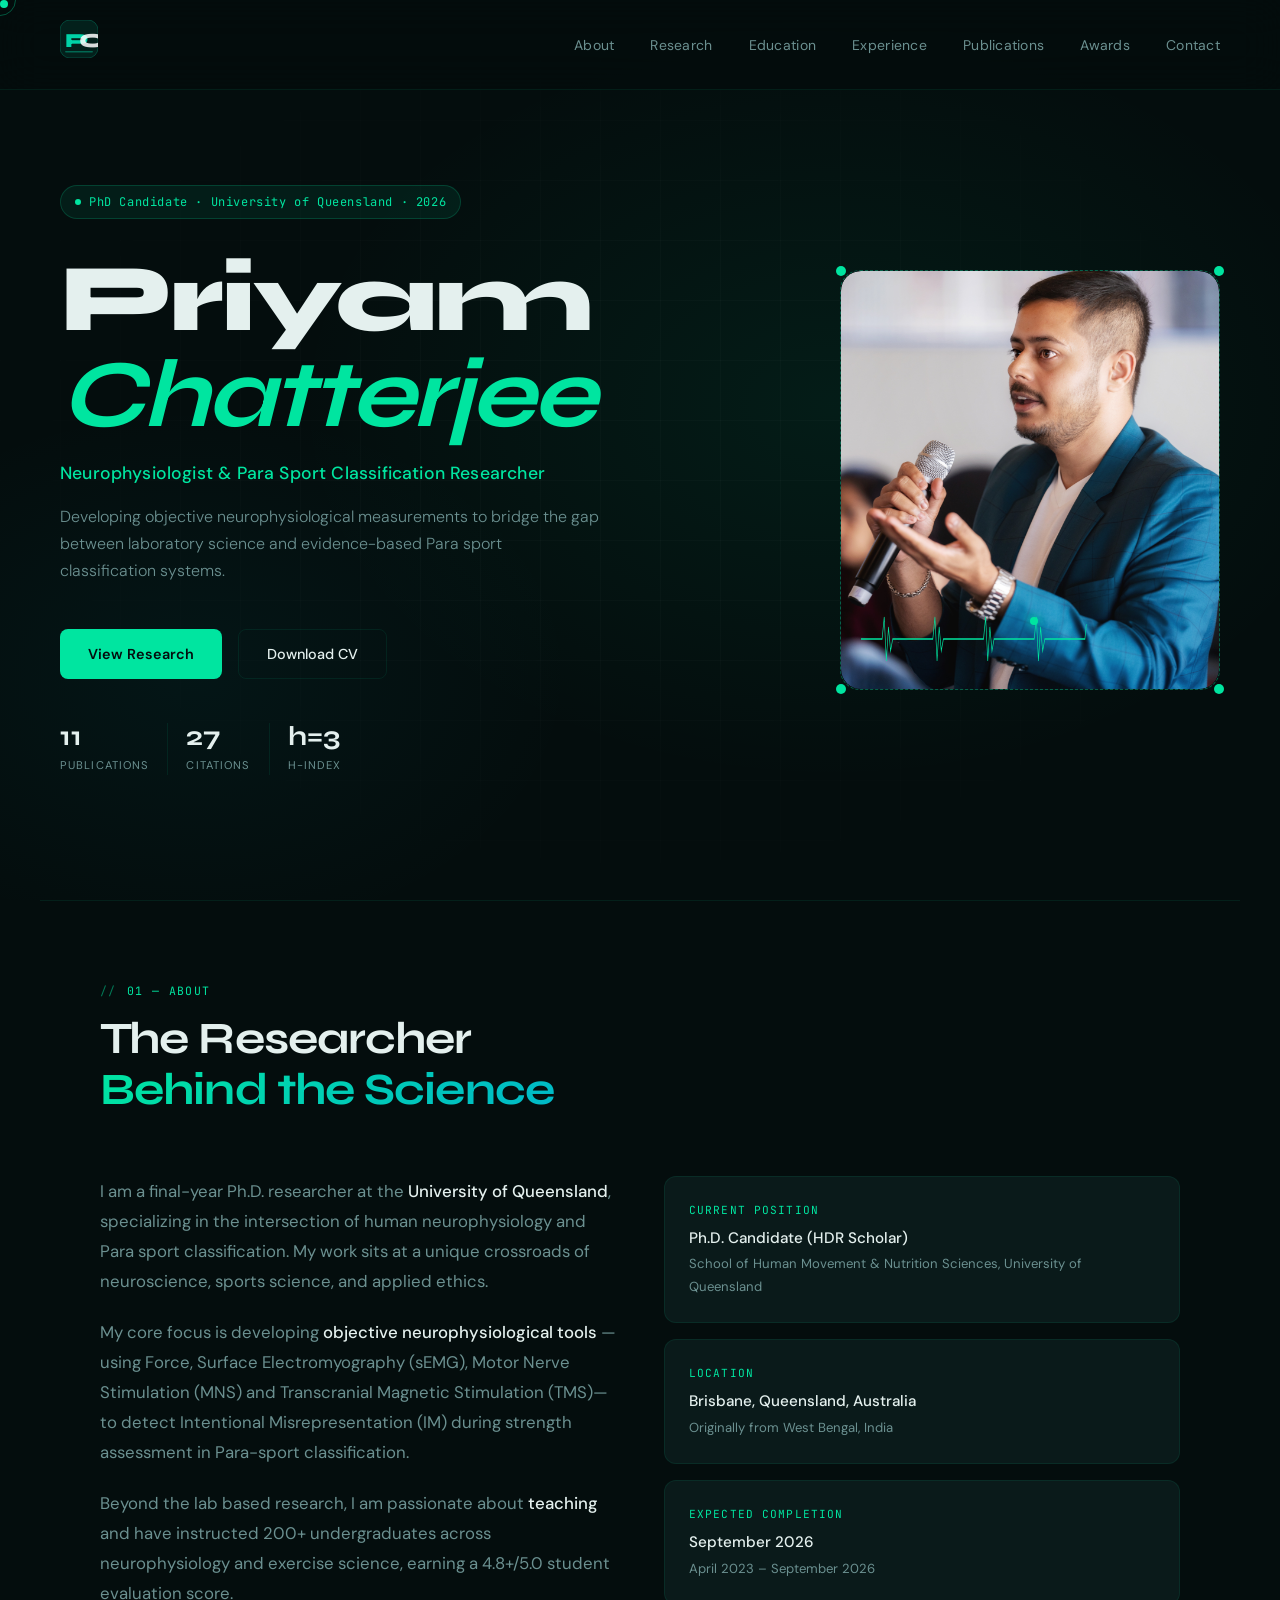
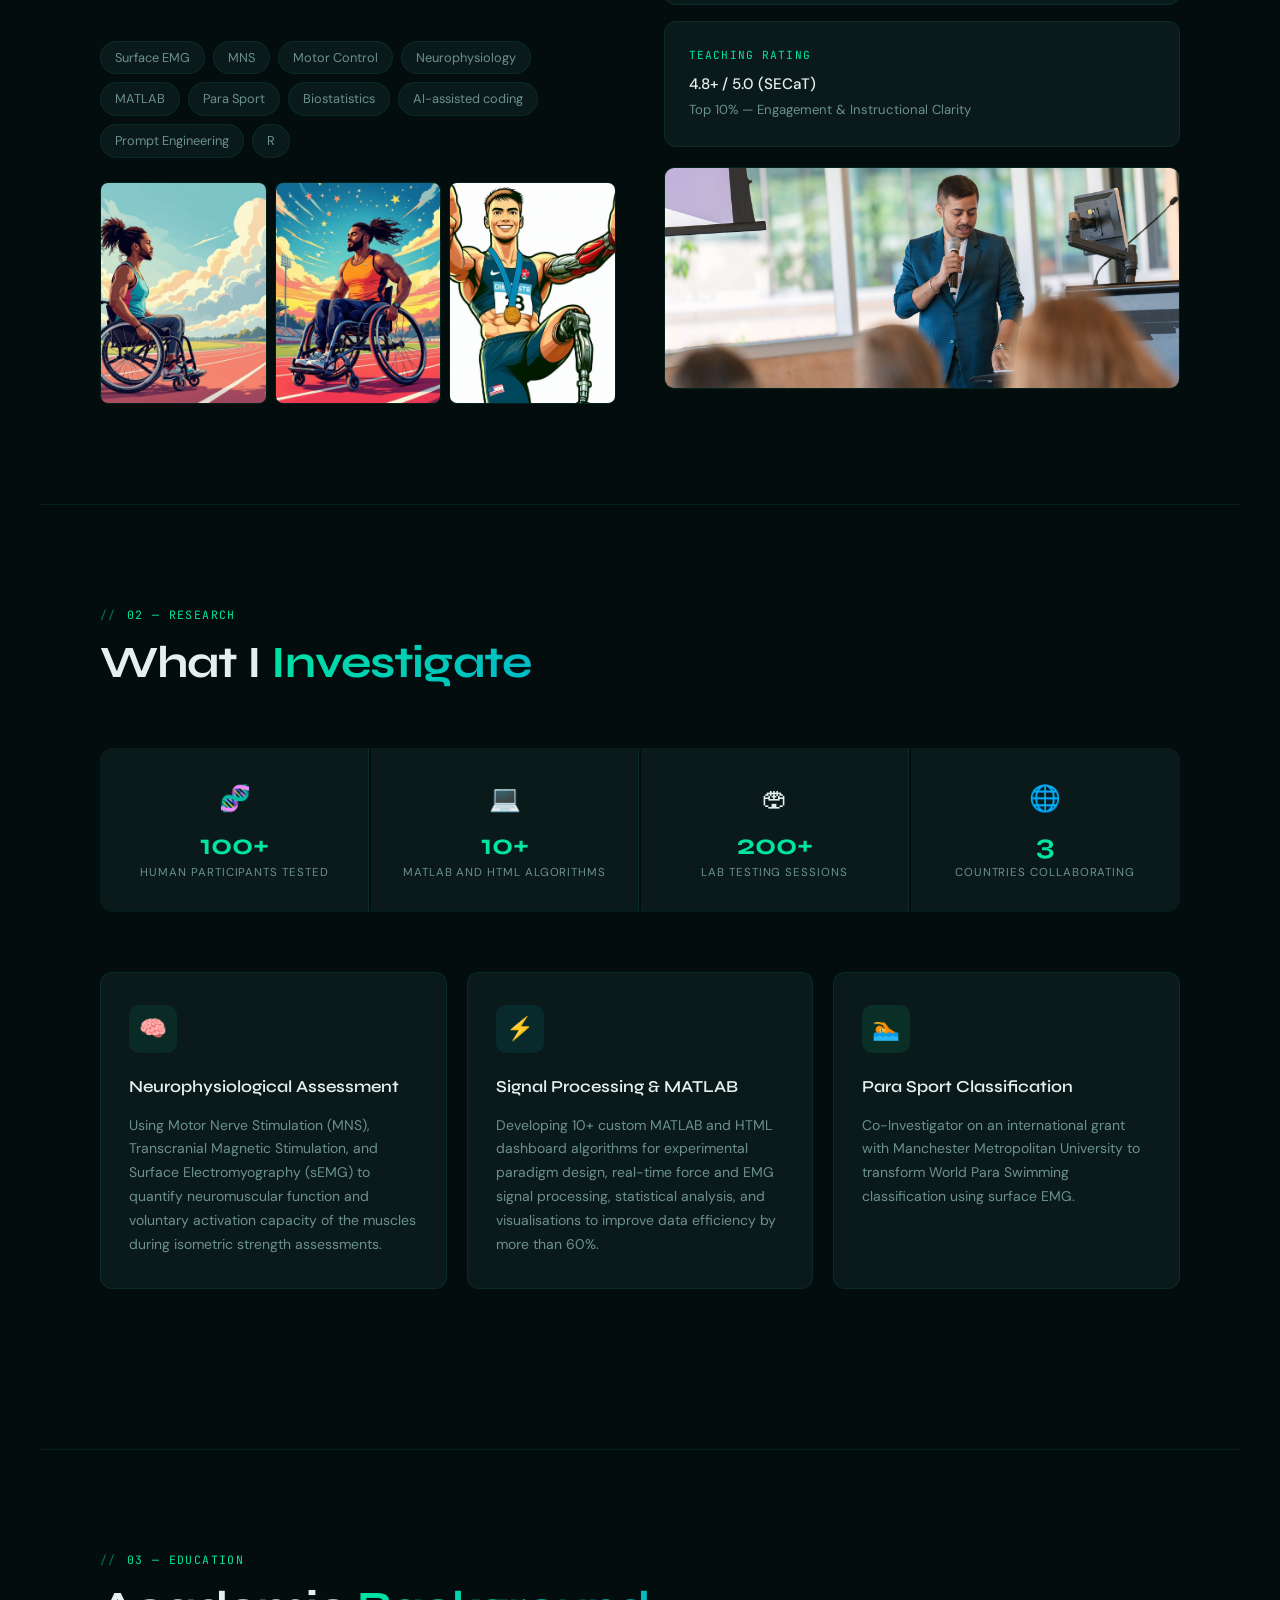
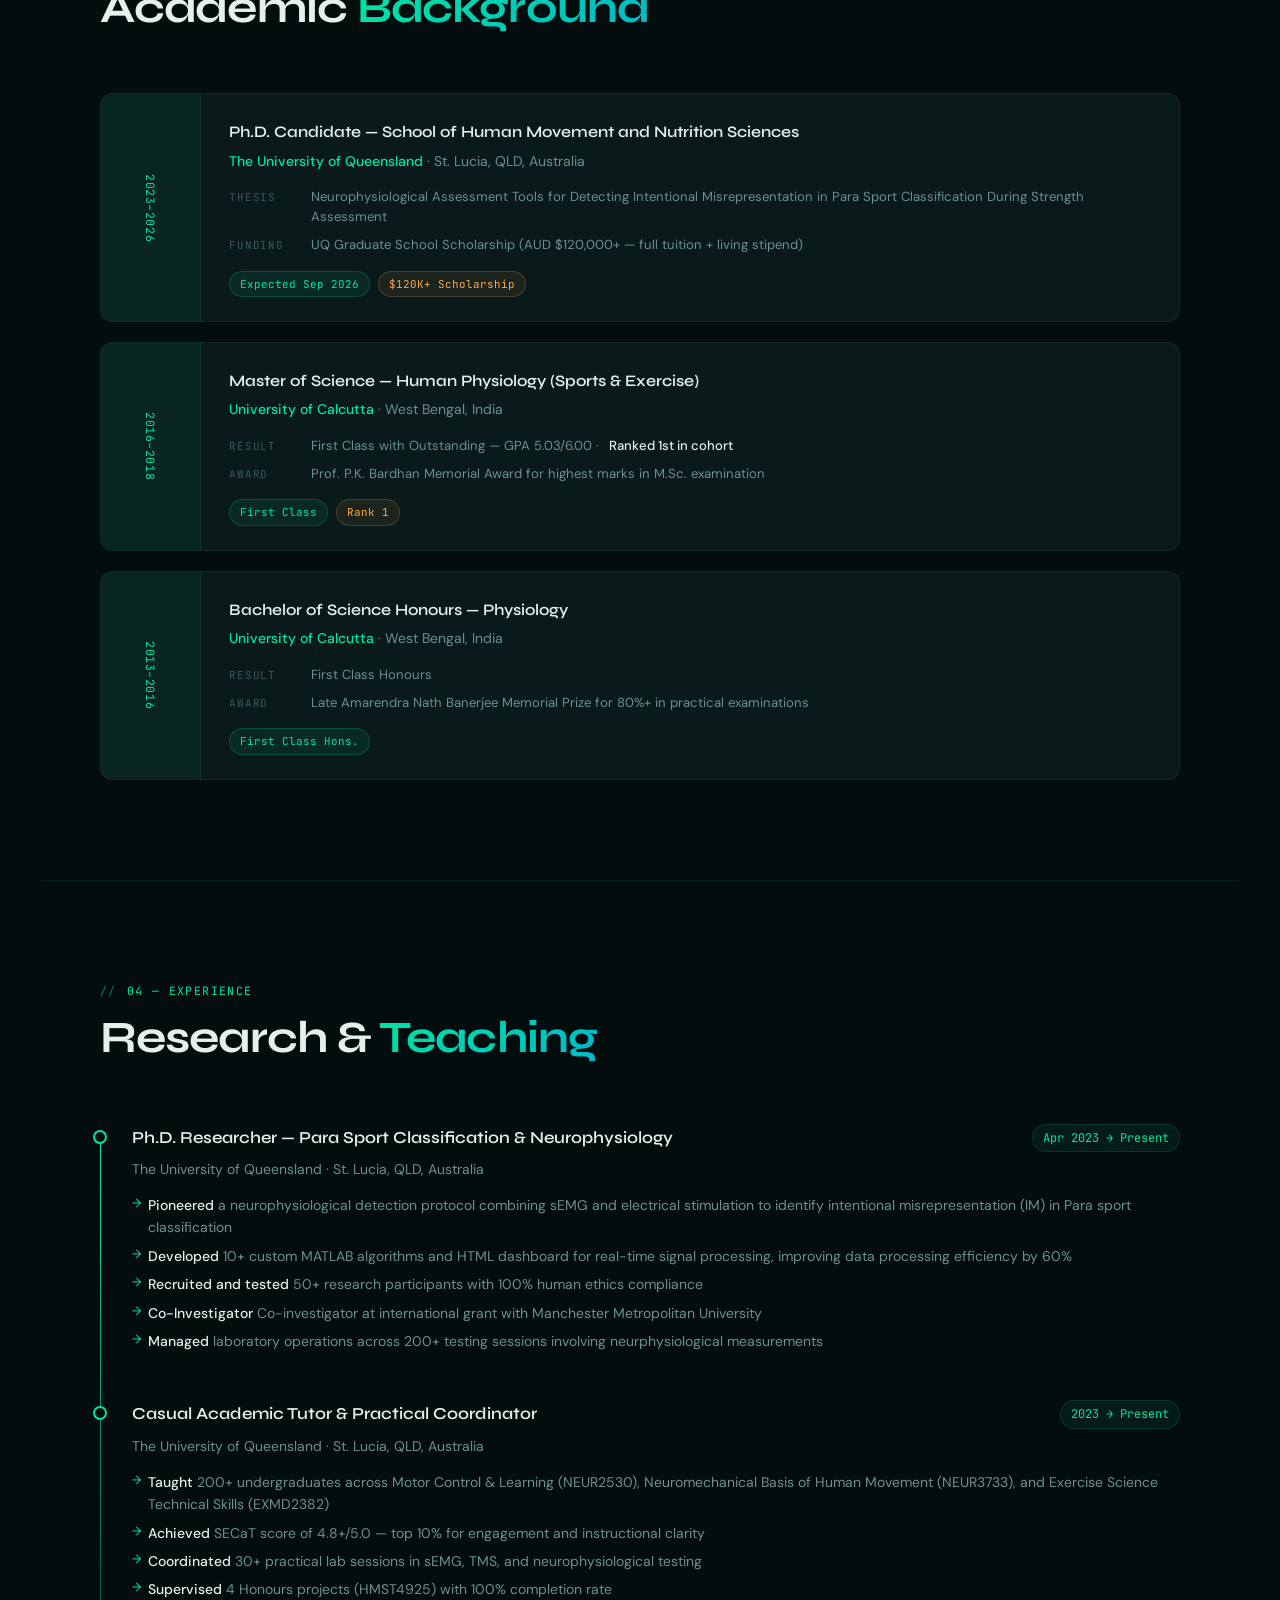
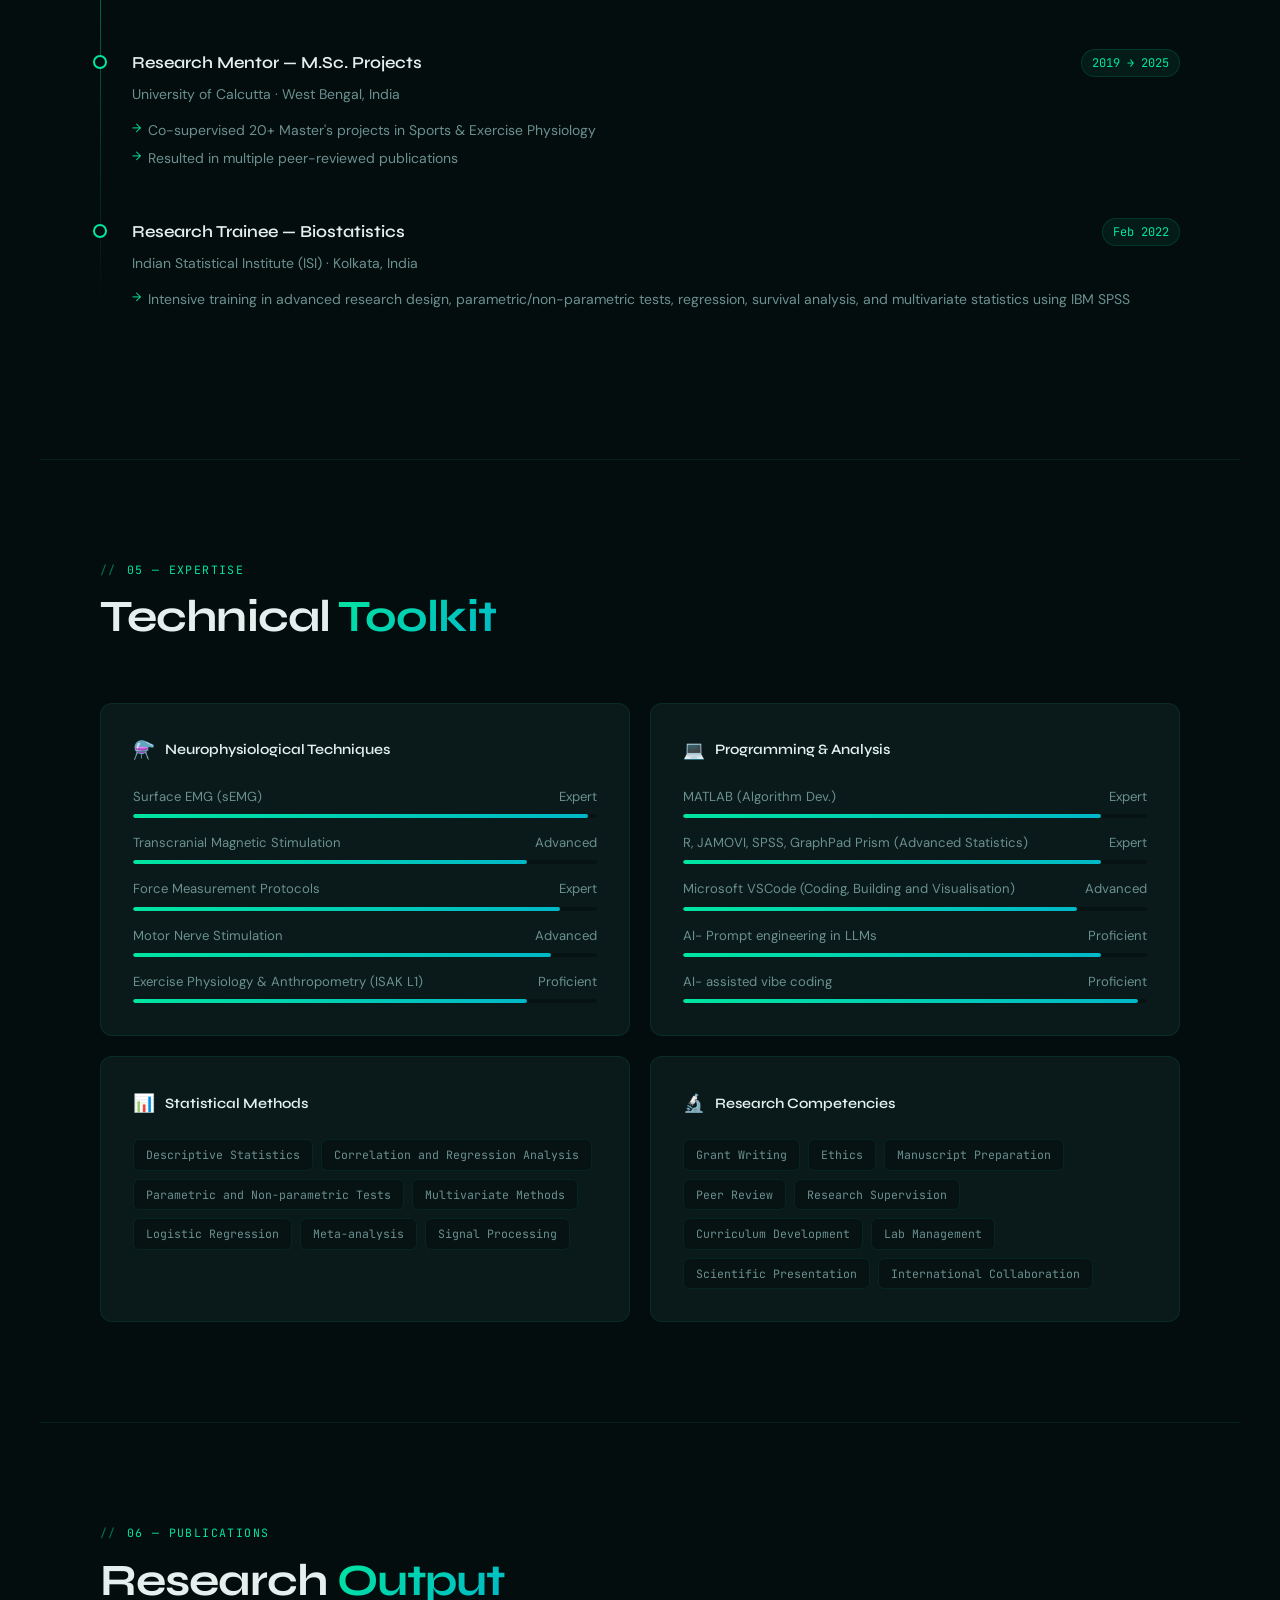
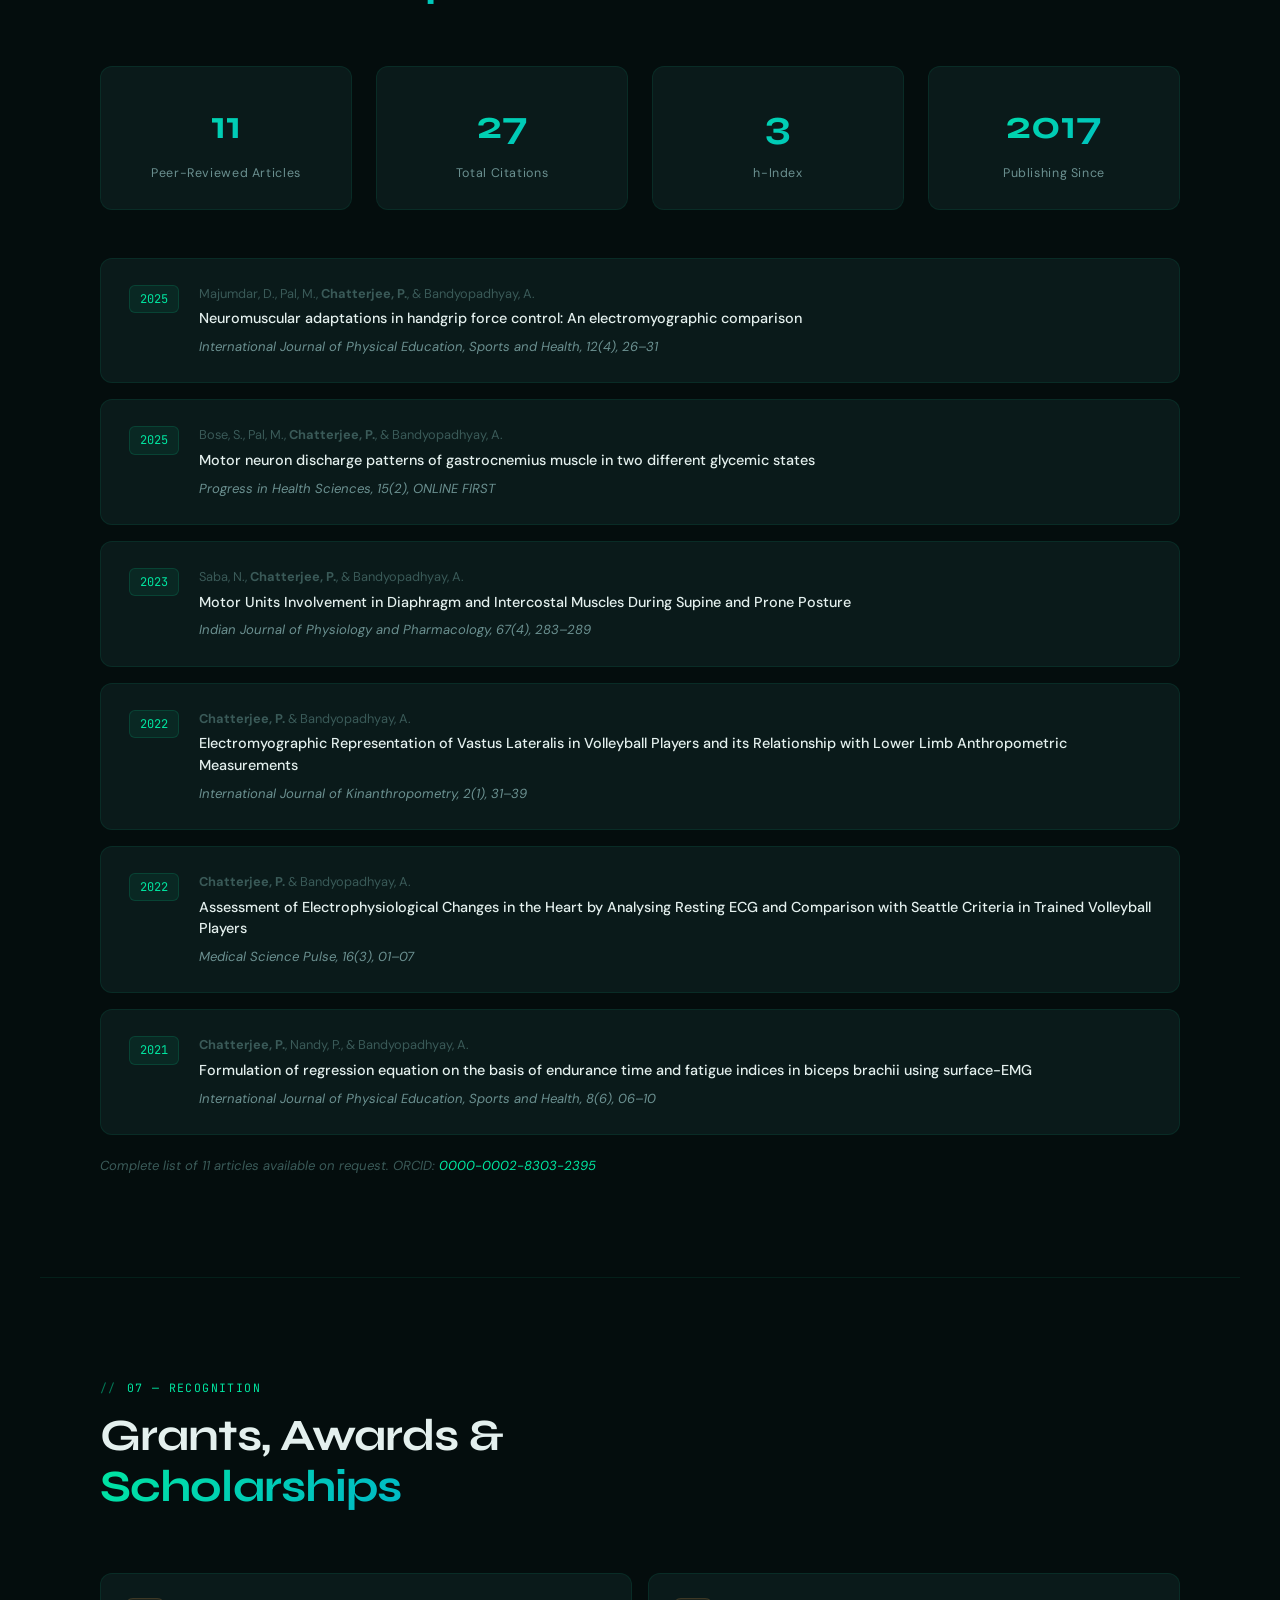
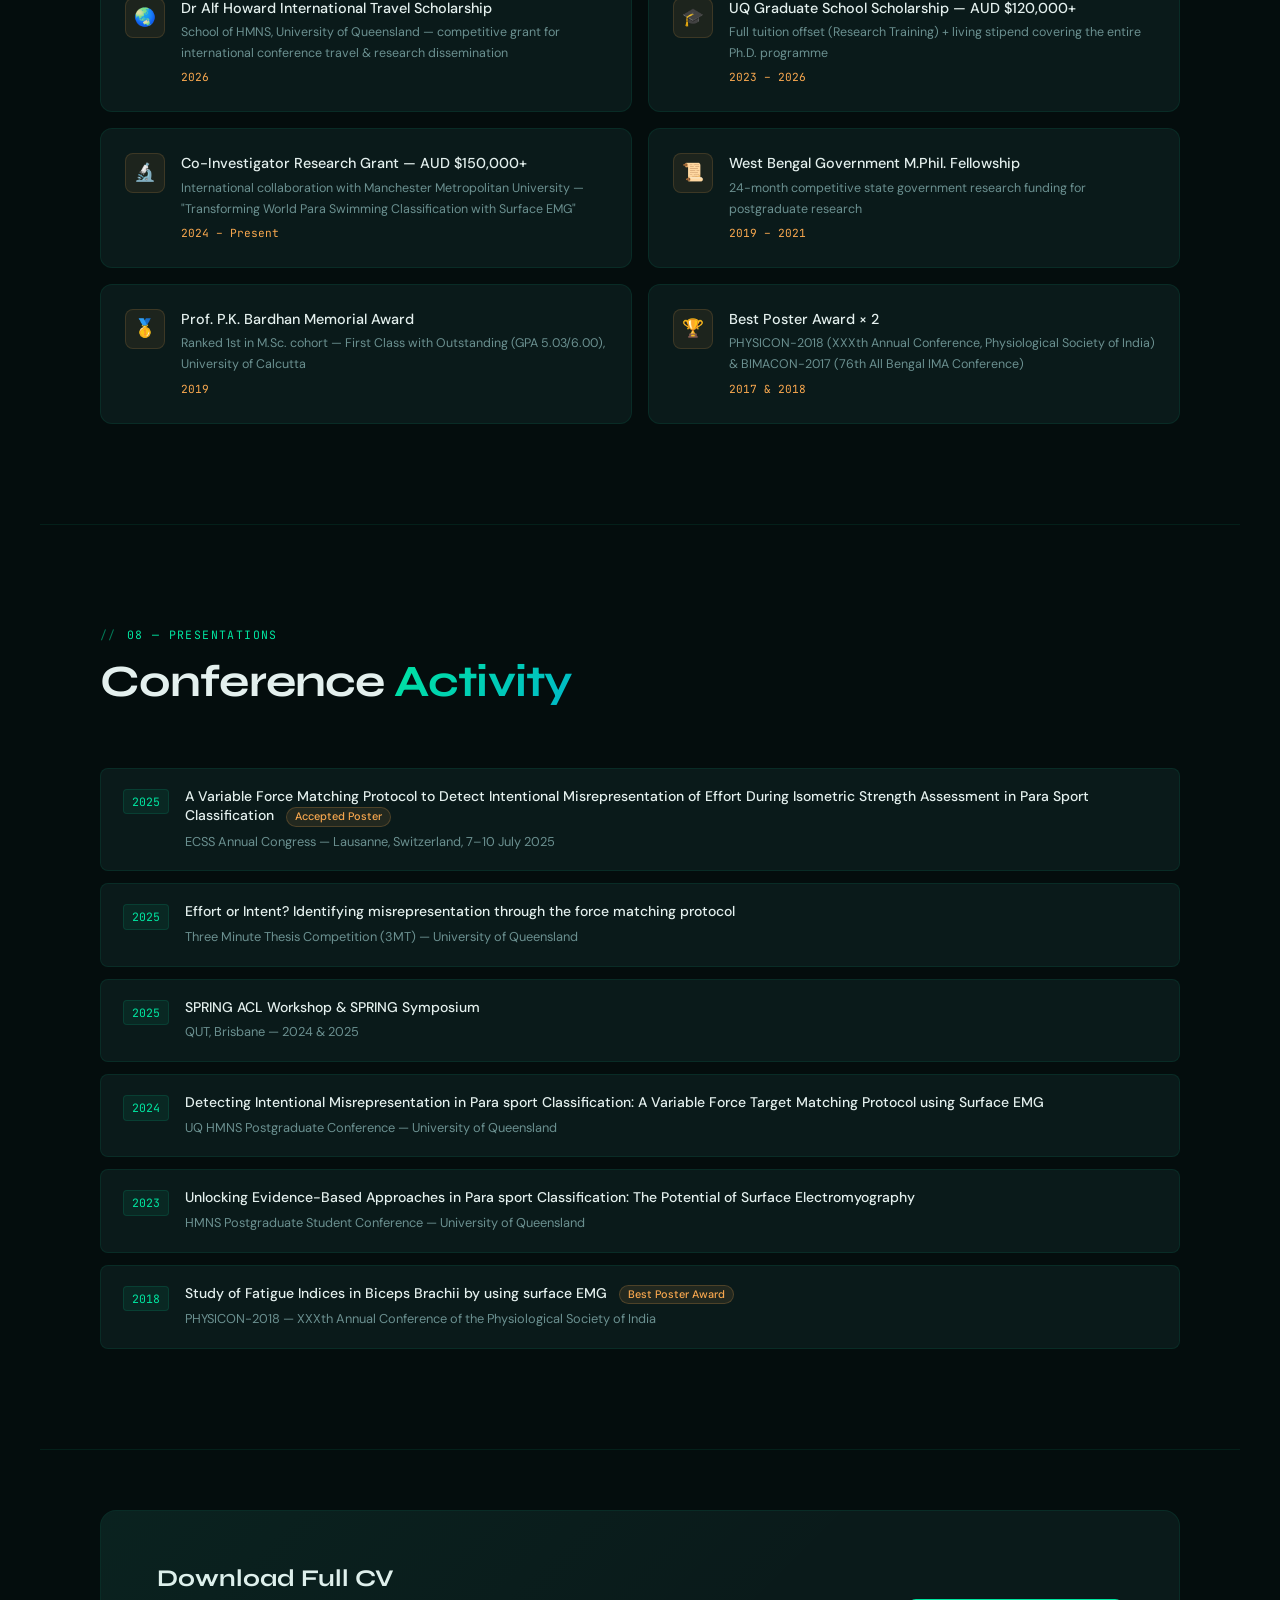
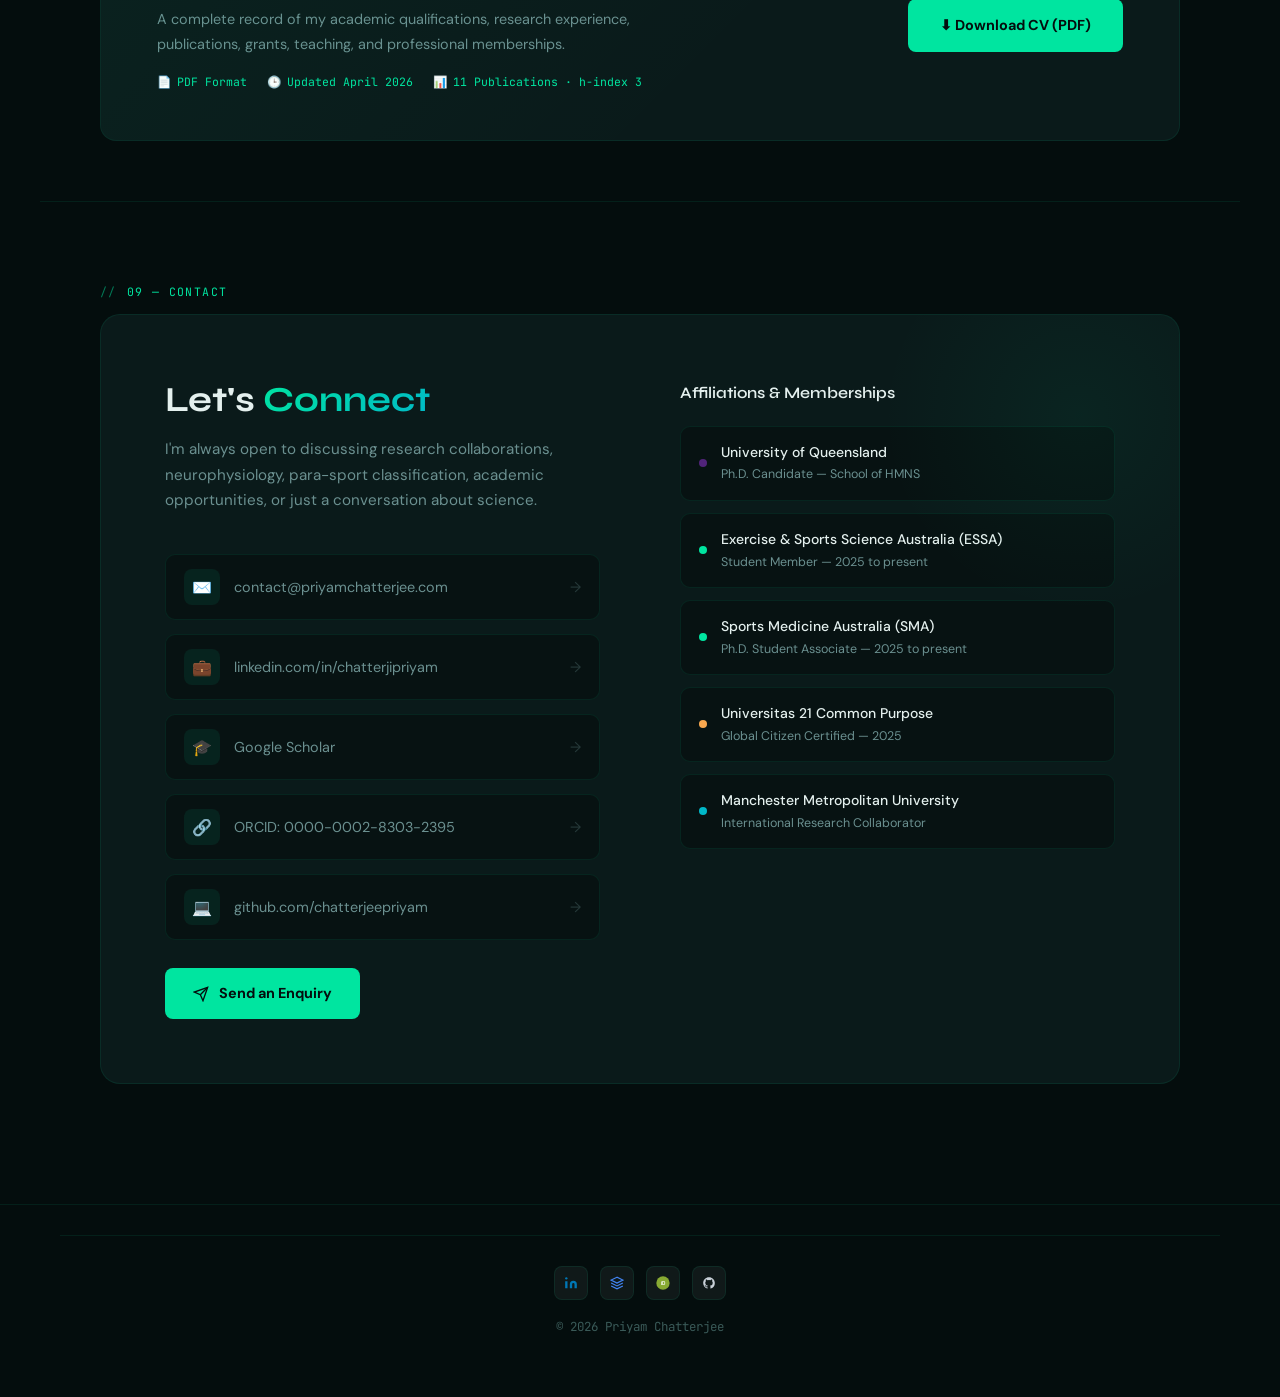
==== commit f4082cd7: "Add files via upload" ====
--- a/index.html
+++ b/index.html
@@ -1,96 +1,1378 @@
 <!DOCTYPE html>
 <html lang="en">
 <head>
-<meta charset="UTF-8">
-<link rel="icon" type="image/x-icon" href="favicon.ico">
-<link rel="icon" type="image/png" sizes="32x32" href="favicon-32x32.png">
-<link rel="icon" type="image/png" sizes="16x16" href="favicon-16x16.png">
-<link rel="apple-touch-icon" sizes="180x180" href="apple-touch-icon.png">
-<link rel="icon" type="image/png" sizes="192x192" href="android-chrome-192x192.png">
-<link rel="icon" type="image/png" sizes="512x512" href="android-chrome-512x512.png">
-<meta name="viewport" content="width=device-width, initial-scale=1.0"/>
-<title>Priyam Chatterjee — PhD Researcher</title>
-<link rel="preconnect" href="https://fonts.googleapis.com"/>
-<link rel="preconnect" href="https://fonts.gstatic.com" crossorigin/>
-<link href="https://fonts.googleapis.com/css2?family=Fraunces:opsz,wght@9..144,400;9..144,500;9..144,600;9..144,700&family=Inter:wght@300;400;500;600&family=JetBrains+Mono:wght@400;500&display=swap" rel="stylesheet"/>
-<link rel="stylesheet" href="style.css">
+  <meta charset="UTF-8">
+  <link rel="icon" type="image/x-icon" href="favicon.ico">
+  <link rel="icon" type="image/png" sizes="32x32" href="favicon-32x32.png">
+  <link rel="icon" type="image/png" sizes="16x16" href="favicon-16x16.png">
+  <link rel="apple-touch-icon" sizes="180x180" href="apple-touch-icon.png">
+  <link rel="icon" type="image/png" sizes="192x192" href="android-chrome-192x192.png">
+  <link rel="icon" type="image/png" sizes="512x512" href="android-chrome-512x512.png">
+  <meta name="viewport" content="width=device-width, initial-scale=1.0"/>
+  <title>Priyam Chatterjee — PhD Researcher</title>
+  <link rel="preconnect" href="https://fonts.googleapis.com"/>
+  <link rel="preconnect" href="https://fonts.gstatic.com" crossorigin/>
+  <link href="https://fonts.googleapis.com/css2?family=Syne:wght@400;600;700;800&family=DM+Sans:ital,wght@0,300;0,400;0,500;1,300&family=JetBrains+Mono:wght@400;500&display=swap" rel="stylesheet"/>
+  <style>
+    *, *::before, *::after { box-sizing: border-box; margin: 0; padding: 0; }
+
+    :root {
+      --bg: #040d0d;
+      --bg2: #071212;
+      --surface: #0a1a1a;
+      --surface2: #0d2020;
+      --border: rgba(0,255,180,0.08);
+      --text: #e4f0ee;
+      --muted: #6b9090;
+      --dim: #3a5a58;
+      --accent: #00e5a0;
+      --accent2: #00b8c8;
+      --accent3: #f9a84f;
+      --green: #00e5a0;
+      --grad: linear-gradient(135deg, #00e5a0, #00b8c8);
+      --grad2: linear-gradient(135deg, #00b8c8, #f9a84f);
+      --r: 12px;
+    }
+
+    html { scroll-behavior: smooth; }
+
+    body {
+      font-family: 'DM Sans', sans-serif;
+      background: var(--bg);
+      color: var(--text);
+      line-height: 1.7;
+      overflow-x: hidden;
+    }
+
+    /* ─── SCROLLBAR ─── */
+    ::-webkit-scrollbar { width: 4px; }
+    ::-webkit-scrollbar-track { background: var(--bg); }
+    ::-webkit-scrollbar-thumb { background: var(--accent); border-radius: 2px; }
+
+    /* ─── CURSOR DOT ─── */
+    .cursor {
+      width: 8px; height: 8px;
+      background: var(--accent);
+      border-radius: 50%;
+      position: fixed; top: 0; left: 0;
+      pointer-events: none;
+      z-index: 9999;
+      transition: transform 0.1s;
+      mix-blend-mode: screen;
+    }
+    .cursor-ring {
+      width: 32px; height: 32px;
+      border: 1px solid rgba(0,229,160,0.35);
+      border-radius: 50%;
+      position: fixed; top: 0; left: 0;
+      pointer-events: none;
+      z-index: 9998;
+      transition: all 0.15s ease;
+    }
+
+    /* ─── NAV ─── */
+    nav {
+      position: fixed; top: 0; left: 0; right: 0;
+      z-index: 100;
+      padding: 20px 60px;
+      display: flex; align-items: center; justify-content: space-between;
+      background: rgba(4, 13, 13, 0.92);
+      backdrop-filter: blur(20px);
+      border-bottom: 1px solid var(--border);
+      transition: padding 0.3s;
+    }
+    nav.scrolled { padding: 14px 60px; }
+
+    .nav-logo {
+      font-family: 'Syne', sans-serif;
+      font-weight: 800;
+      font-size: 1.3rem;
+      letter-spacing: -0.02em;
+      color: var(--text);
+      text-decoration: none;
+      transition: opacity 0.2s;
+    }
+    .nav-logo:hover { opacity: 0.8; }
+    .nav-logo span { color: var(--accent); }
+
+    .nav-links { display: flex; gap: 36px; list-style: none; }
+    .nav-links a {
+      font-family: 'DM Sans', sans-serif;
+      font-size: 0.875rem;
+      font-weight: 400;
+      color: var(--muted);
+      text-decoration: none;
+      letter-spacing: 0.02em;
+      transition: color 0.2s;
+      position: relative;
+    }
+    .nav-links a::after {
+      content: '';
+      position: absolute; bottom: -2px; left: 0;
+      width: 0; height: 1px;
+      background: var(--accent);
+      transition: width 0.3s;
+    }
+    .nav-links a:hover { color: var(--text); }
+    .nav-links a:hover::after { width: 100%; }
+
+    /* ─── HERO ─── */
+    #hero {
+      min-height: 0;
+      height: 100vh;
+      display: grid;
+      grid-template-columns: 1fr auto;
+      align-items: center;
+      padding: 120px 60px 60px;
+      position: relative;
+      overflow: hidden;
+      gap: 60px;
+    }
+
+    .hero-bg {
+      position: absolute; inset: 0;
+      background: radial-gradient(ellipse 70% 70% at 65% 45%, rgba(0,229,160,0.07) 0%, transparent 60%),
+                  radial-gradient(ellipse 50% 50% at 15% 75%, rgba(0,184,200,0.05) 0%, transparent 60%);
+    }
+
+    .hero-grid {
+      position: absolute; inset: 0;
+      background-image:
+        linear-gradient(rgba(255,255,255,0.02) 1px, transparent 1px),
+        linear-gradient(90deg, rgba(255,255,255,0.02) 1px, transparent 1px);
+      background-size: 60px 60px;
+      mask-image: radial-gradient(ellipse at center, black 30%, transparent 80%);
+    }
+
+    .hero-content { position: relative; z-index: 1; max-width: 620px; align-self: center; }
+
+    .hero-tag {
+      display: inline-flex; align-items: center; gap: 8px;
+      background: rgba(0,229,160,0.08);
+      border: 1px solid rgba(0,229,160,0.18);
+      border-radius: 100px;
+      padding: 6px 14px;
+      font-family: 'JetBrains Mono', monospace;
+      font-size: 0.75rem;
+      color: var(--accent);
+      letter-spacing: 0.05em;
+      margin-bottom: 32px;
+      opacity: 0;
+      animation: fadeUp 0.8s 0.1s forwards;
+    }
+    .hero-tag::before {
+      content: '';
+      width: 6px; height: 6px;
+      background: var(--green);
+      border-radius: 50%;
+      animation: pulse 2s infinite;
+    }
+
+    @keyframes pulse {
+      0%, 100% { opacity: 1; transform: scale(1); }
+      50% { opacity: 0.4; transform: scale(0.8); }
+    }
+
+    .hero-name {
+      font-family: 'Syne', sans-serif;
+      font-size: clamp(3.2rem, 7.5vw, 6.5rem);
+      font-weight: 800;
+      line-height: 1.0;
+      letter-spacing: -0.03em;
+      color: var(--text);
+      opacity: 0;
+      animation: fadeUp 0.8s 0.2s forwards;
+    }
+
+    .hero-name .line { display: block; font-weight: 800; }
+    .hero-name .accent-line {
+      font-style: italic;
+      font-weight: 700;
+      color: var(--accent);
+      /* rich teal — not gradient, matches screenshot */
+      background: none;
+      -webkit-text-fill-color: var(--accent);
+    }
+
+    .hero-role {
+      font-family: 'DM Sans', sans-serif;
+      font-size: 1.1rem;
+      font-weight: 500;
+      color: var(--accent);
+      margin-top: 16px;
+      opacity: 0;
+      animation: fadeUp 0.8s 0.3s forwards;
+      letter-spacing: 0.01em;
+    }
+
+    .hero-subtitle {
+      font-size: 1rem;
+      color: var(--muted);
+      font-weight: 300;
+      margin-top: 14px;
+      max-width: 540px;
+      line-height: 1.7;
+      opacity: 0;
+      animation: fadeUp 0.8s 0.4s forwards;
+    }
+    .hero-subtitle strong { color: var(--text); font-weight: 500; }
+
+    .hero-stats {
+      display: flex; gap: 0;
+      margin-top: 44px;
+      opacity: 0;
+      animation: fadeUp 0.8s 0.6s forwards;
+    }
+    .stat-item {
+      display: flex; flex-direction: column;
+      padding: 0 18px 0 0;
+      margin-right: 18px;
+      border-right: 1px solid var(--border);
+      white-space: nowrap;
+    }
+    .stat-item:last-child { border-right: none; }
+    .stat-num {
+      font-family: 'Syne', sans-serif;
+      font-size: 1.7rem;
+      font-weight: 700;
+      color: var(--text);
+      line-height: 1;
+      white-space: nowrap;
+    }
+    .stat-label {
+      font-size: 0.7rem;
+      color: var(--muted);
+      text-transform: uppercase;
+      letter-spacing: 0.1em;
+      margin-top: 6px;
+    }
+
+    .hero-cta {
+      display: flex; gap: 16px; margin-top: 44px;
+      opacity: 0;
+      animation: fadeUp 0.8s 0.65s forwards;
+    }
+
+    .btn {
+      display: inline-flex; align-items: center; gap: 8px;
+      padding: 12px 28px;
+      border-radius: 8px;
+      font-family: 'DM Sans', sans-serif;
+      font-size: 0.9rem;
+      font-weight: 500;
+      text-decoration: none;
+      transition: all 0.25s;
+      cursor: pointer;
+      border: none;
+    }
+    .btn-primary {
+      background: var(--accent);
+      color: #040d0d;
+      font-weight: 600;
+    }
+    .btn-primary:hover {
+      opacity: 0.85;
+      transform: translateY(-2px);
+      box-shadow: 0 12px 32px rgba(0,229,160,0.25);
+    }
+    .btn-secondary {
+      background: transparent;
+      color: var(--text);
+      border: 1px solid var(--border);
+    }
+    .btn-secondary:hover {
+      border-color: var(--accent);
+      color: var(--accent);
+      transform: translateY(-2px);
+    }
+
+    /* ─── HERO VISUAL CARD ─── */
+    .hero-photo-wrap {
+      position: relative;
+      z-index: 1;
+      display: flex;
+      align-items: center;
+      justify-content: flex-end;
+      align-self: center;
+      opacity: 0;
+      animation: fadeIn 1s 0.8s forwards;
+    }
+    .hero-visual-card {
+      width: 380px; height: 420px;
+      border-radius: 20px;
+      background: rgba(10, 26, 26, 0.9);
+      border: 1px dashed rgba(0,229,160,0.35);
+      position: relative;
+      overflow: visible;
+      display: flex; align-items: center; justify-content: center;
+    }
+
+    /* Corner dots */
+    .vc-corner {
+      position: absolute;
+      width: 10px; height: 10px;
+      border-radius: 50%;
+      background: var(--accent);
+    }
+    .vc-corner.tl { top: -5px; left: -5px; }
+    .vc-corner.tr { top: -5px; right: -5px; }
+    .vc-corner.bl { bottom: -5px; left: -5px; }
+    .vc-corner.br { bottom: -5px; right: -5px; }
+
+    /* Photo area */
+    .hero-photo-inner {
+      width: 100%; height: 100%;
+      border-radius: 20px;
+      overflow: hidden;
+      display: flex; flex-direction: column;
+      align-items: center; justify-content: center;
+      gap: 12px;
+      background: rgba(7,18,18,0.95);
+      position: relative;
+    }
+    .hero-photo-inner img {
+      width: 100%; height: 100%;
+      object-fit: cover;
+      border-radius: 20px;
+    }
+    .hero-photo-initials {
+      font-family: 'Syne', sans-serif;
+      font-size: 5rem; font-weight: 800;
+      color: rgba(0,229,160,0.12);
+      letter-spacing: -0.05em;
+      line-height: 1;
+    }
+    .hero-photo-hint {
+      font-family: 'JetBrains Mono', monospace;
+      font-size: 0.72rem;
+      color: var(--dim);
+      letter-spacing: 0.05em;
+    }
+
+    /* Floating chips */
+    .vc-chip {
+      position: absolute;
+      background: #0d1f2d;
+      border: 1px solid rgba(0,229,160,0.15);
+      border-radius: 12px;
+      padding: 10px 14px;
+      display: flex; align-items: center; gap: 10px;
+      box-shadow: 0 8px 32px rgba(0,0,0,0.5);
+      animation: chipFloat 4s ease-in-out infinite;
+    }
+    .vc-chip.top-right {
+      top: -28px; right: -28px;
+      animation-delay: 0s;
+    }
+    .vc-chip.bot-left {
+      bottom: 50px; left: -36px;
+      animation-delay: -2s;
+    }
+    @keyframes chipFloat {
+      0%, 100% { transform: translateY(0px); }
+      50% { transform: translateY(-8px); }
+    }
+    .chip-icon {
+      width: 30px; height: 30px;
+      border-radius: 8px;
+      display: flex; align-items: center; justify-content: center;
+      font-size: 0.9rem;
+    }
+    .chip-icon.orange { background: rgba(249,168,79,0.15); }
+    .chip-icon.pink   { background: rgba(249,79,160,0.15); }
+    .chip-label { font-family: 'JetBrains Mono', monospace; }
+    .chip-label-top { font-size: 0.6rem; color: var(--muted); letter-spacing: 0.1em; text-transform: uppercase; }
+    .chip-label-main { font-size: 0.82rem; color: var(--text); font-weight: 500; }
+
+    /* EMG waveform at bottom */
+    .vc-waveform {
+      position: absolute;
+      bottom: 20px; left: 0; right: 0;
+      height: 60px;
+      overflow: hidden;
+      padding: 0 20px;
+    }
+    .vc-waveform svg {
+      width: 100%; height: 100%;
+    }
+    .waveform-path {
+      stroke: var(--accent);
+      stroke-width: 1.5;
+      fill: none;
+      stroke-dasharray: 1000;
+      stroke-dashoffset: 1000;
+      animation: drawWave 3s ease forwards 1.5s, scrollWave 6s linear infinite 4.5s;
+    }
+    @keyframes drawWave {
+      to { stroke-dashoffset: 0; }
+    }
+    @keyframes scrollWave {
+      from { transform: translateX(0); }
+      to { transform: translateX(-50%); }
+    }
+
+    /* Scanning dot on waveform */
+    .vc-scan-dot {
+      position: absolute;
+      bottom: 44px; left: 50%;
+      width: 8px; height: 8px;
+      background: var(--accent);
+      border-radius: 50%;
+      box-shadow: 0 0 10px var(--accent);
+      animation: scanPulse 1.5s ease-in-out infinite 2s;
+    }
+    @keyframes scanPulse {
+      0%, 100% { opacity: 1; box-shadow: 0 0 6px var(--accent); }
+      50% { opacity: 0.4; box-shadow: 0 0 18px var(--accent); }
+    }
+
+    @keyframes fadeUp {
+      from { opacity: 0; transform: translateY(24px); }
+      to { opacity: 1; transform: translateY(0); }
+    }
+    @keyframes fadeIn {
+      from { opacity: 0; }
+      to { opacity: 1; }
+    }
+
+    /* ─── SECTIONS COMMON ─── */
+    section {
+      padding: 100px 60px;
+      max-width: 1200px;
+      margin: 0 auto;
+    }
+
+    .section-label {
+      font-family: 'JetBrains Mono', monospace;
+      font-size: 0.72rem;
+      color: var(--accent);
+      letter-spacing: 0.12em;
+      text-transform: uppercase;
+      margin-bottom: 12px;
+      display: flex; align-items: center; gap: 10px;
+    }
+    .section-label::before {
+      content: '//';
+      opacity: 0.5;
+    }
+
+    .section-title {
+      font-family: 'Syne', sans-serif;
+      font-size: clamp(1.8rem, 3.5vw, 2.8rem);
+      font-weight: 700;
+      line-height: 1.15;
+      letter-spacing: -0.02em;
+      margin-bottom: 60px;
+    }
+    .section-title em {
+      font-style: normal;
+      background: var(--grad);
+      -webkit-background-clip: text;
+      -webkit-text-fill-color: transparent;
+      background-clip: text;
+    }
+
+    /* ─── DIVIDER ─── */
+    .divider {
+      height: 1px;
+      background: var(--border);
+      max-width: 1200px;
+      margin: 0 auto;
+    }
+
+    /* ─── ABOUT / BIO ─── */
+    #about { padding-top: 80px; }
+    .about-grid {
+      display: grid;
+      grid-template-columns: 1fr 1fr;
+      gap: 48px;
+      align-items: start;
+    }
+    .about-text p {
+      color: var(--muted);
+      font-size: 1.05rem;
+      line-height: 1.8;
+      margin-bottom: 20px;
+    }
+    .about-text p strong { color: var(--text); font-weight: 500; }
+
+    .about-tags {
+      display: flex; flex-wrap: wrap; gap: 8px;
+      margin-top: 32px;
+    }
+    .tag {
+      padding: 5px 14px;
+      border-radius: 100px;
+      font-size: 0.8rem;
+      border: 1px solid var(--border);
+      color: var(--muted);
+      background: var(--surface);
+      transition: all 0.2s;
+    }
+    .tag:hover { border-color: var(--accent2); color: var(--accent2); }
+
+    .about-cards { display: flex; flex-direction: column; gap: 16px; }
+    .info-card {
+      background: var(--surface);
+      border: 1px solid var(--border);
+      border-radius: var(--r);
+      padding: 24px;
+      transition: border-color 0.3s, transform 0.3s;
+    }
+    .info-card:hover { border-color: rgba(0,229,160,0.25); transform: translateX(4px); }
+    .info-card-label {
+      font-family: 'JetBrains Mono', monospace;
+      font-size: 0.7rem;
+      color: var(--accent);
+      letter-spacing: 0.1em;
+      text-transform: uppercase;
+      margin-bottom: 6px;
+    }
+    .info-card-value { font-size: 0.95rem; color: var(--text); font-weight: 500; }
+    .info-card-sub { font-size: 0.82rem; color: var(--muted); margin-top: 2px; }
+
+    /* ─── RESEARCH ─── */
+    #research { background: none; }
+    .research-grid {
+      display: grid;
+      grid-template-columns: repeat(3, 1fr);
+      gap: 20px;
+      margin-bottom: 60px;
+    }
+    .research-card {
+      background: var(--surface);
+      border: 1px solid var(--border);
+      border-radius: var(--r);
+      padding: 32px 28px;
+      transition: all 0.3s;
+      position: relative;
+      overflow: hidden;
+    }
+    .research-card::before {
+      content: '';
+      position: absolute; top: 0; left: 0; right: 0;
+      height: 2px;
+      opacity: 0;
+      transition: opacity 0.3s;
+    }
+    .research-card:nth-child(1)::before { background: var(--grad); }
+    .research-card:nth-child(2)::before { background: var(--grad2); }
+    .research-card:nth-child(3)::before { background: linear-gradient(90deg, var(--green), var(--accent)); }
+    .research-card:hover { border-color: rgba(0,229,160,0.18); transform: translateY(-4px); box-shadow: 0 20px 40px rgba(0,0,0,0.3); }
+    .research-card:hover::before { opacity: 1; }
+
+    .research-icon {
+      width: 48px; height: 48px;
+      border-radius: 10px;
+      display: flex; align-items: center; justify-content: center;
+      font-size: 1.4rem;
+      margin-bottom: 20px;
+    }
+    .research-card:nth-child(1) .research-icon { background: rgba(0,229,160,0.08); }
+    .research-card:nth-child(2) .research-icon { background: rgba(0,184,200,0.1); }
+    .research-card:nth-child(3) .research-icon { background: rgba(0,229,160,0.1); }
+
+    .research-card h3 {
+      font-family: 'Syne', sans-serif;
+      font-size: 1.05rem;
+      font-weight: 600;
+      margin-bottom: 12px;
+      color: var(--text);
+    }
+    .research-card p { font-size: 0.875rem; color: var(--muted); line-height: 1.7; }
+
+    /* Thesis block */
+    .thesis-block {
+      background: var(--surface);
+      border: 1px solid var(--border);
+      border-radius: var(--r);
+      padding: 40px;
+      position: relative;
+      overflow: hidden;
+    }
+    .thesis-block::before {
+      content: '"';
+      position: absolute; top: -20px; right: 30px;
+      font-family: 'Syne', sans-serif;
+      font-size: 12rem;
+      color: rgba(0,229,160,0.04);
+      line-height: 1;
+      pointer-events: none;
+    }
+    .thesis-block h3 {
+      font-family: 'Syne', sans-serif;
+      font-size: 0.8rem;
+      font-weight: 600;
+      color: var(--accent);
+      letter-spacing: 0.08em;
+      text-transform: uppercase;
+      margin-bottom: 16px;
+    }
+    .thesis-block p {
+      font-size: 1.15rem;
+      color: var(--text);
+      font-weight: 400;
+      line-height: 1.7;
+      font-style: italic;
+    }
+    .thesis-supervisors {
+      display: flex; flex-wrap: wrap; gap: 10px;
+      margin-top: 24px;
+    }
+    .supervisor-chip {
+      display: flex; align-items: center; gap: 8px;
+      background: var(--bg2);
+      border: 1px solid var(--border);
+      border-radius: 8px;
+      padding: 8px 14px;
+      font-size: 0.8rem;
+      color: var(--muted);
+    }
+    .supervisor-chip span { color: var(--text); font-weight: 500; }
+
+    /* ─── EXPERIENCE TIMELINE ─── */
+    #experience { background: none; }
+    .timeline { position: relative; padding-left: 32px; }
+    .timeline::before {
+      content: '';
+      position: absolute; left: 0; top: 8px; bottom: 8px;
+      width: 1px;
+      background: linear-gradient(to bottom, var(--accent), transparent);
+    }
+    .timeline-item {
+      position: relative;
+      margin-bottom: 48px;
+      opacity: 0;
+      transform: translateX(-20px);
+      transition: opacity 0.6s, transform 0.6s;
+    }
+    .timeline-item.visible { opacity: 1; transform: translateX(0); }
+    .timeline-dot {
+      position: absolute; left: -39px; top: 6px;
+      width: 14px; height: 14px;
+      border-radius: 50%;
+      background: var(--bg);
+      border: 2px solid var(--accent);
+      transition: background 0.3s;
+    }
+    .timeline-item:hover .timeline-dot { background: var(--accent); }
+
+    .timeline-header {
+      display: flex; justify-content: space-between; align-items: flex-start;
+      margin-bottom: 6px;
+    }
+    .timeline-role {
+      font-family: 'Syne', sans-serif;
+      font-size: 1.05rem;
+      font-weight: 600;
+      color: var(--text);
+    }
+    .timeline-date {
+      font-family: 'JetBrains Mono', monospace;
+      font-size: 0.75rem;
+      color: var(--accent);
+      background: rgba(0,229,160,0.07);
+      border: 1px solid rgba(0,229,160,0.14);
+      padding: 3px 10px;
+      border-radius: 100px;
+      white-space: nowrap;
+      margin-left: 16px;
+    }
+    .timeline-org {
+      font-size: 0.875rem;
+      color: var(--muted);
+      margin-bottom: 12px;
+    }
+    .timeline-items {
+      list-style: none;
+      display: flex; flex-direction: column; gap: 6px;
+    }
+    .timeline-items li {
+      font-size: 0.875rem;
+      color: var(--muted);
+      padding-left: 16px;
+      position: relative;
+      line-height: 1.6;
+    }
+    .timeline-items li::before {
+      content: '→';
+      position: absolute; left: 0;
+      color: var(--accent);
+      font-size: 0.75rem;
+    }
+    .timeline-items li strong { color: var(--text); font-weight: 500; }
+
+    /* ─── SKILLS ─── */
+    #skills { background: none; }
+    .skills-grid {
+      display: grid;
+      grid-template-columns: repeat(2, 1fr);
+      gap: 20px;
+    }
+    .skill-group {
+      background: var(--surface);
+      border: 1px solid var(--border);
+      border-radius: var(--r);
+      padding: 32px;
+    }
+    .skill-group-title {
+      font-family: 'Syne', sans-serif;
+      font-size: 0.9rem;
+      font-weight: 600;
+      color: var(--text);
+      margin-bottom: 20px;
+      display: flex; align-items: center; gap: 10px;
+    }
+    .skill-group-title .icon { font-size: 1.1rem; }
+
+    .skill-bars { display: flex; flex-direction: column; gap: 14px; }
+    .skill-bar-item { }
+    .skill-bar-label {
+      display: flex; justify-content: space-between;
+      font-size: 0.82rem;
+      color: var(--muted);
+      margin-bottom: 6px;
+    }
+    .skill-bar-track {
+      height: 4px;
+      background: var(--bg2);
+      border-radius: 2px;
+      overflow: hidden;
+    }
+    .skill-bar-fill {
+      height: 100%;
+      border-radius: 2px;
+      background: var(--grad);
+      width: 0;
+      transition: width 1.2s cubic-bezier(0.4,0,0.2,1);
+    }
+    .skill-bar-fill.animated { }
+
+    .skill-tags-list { display: flex; flex-wrap: wrap; gap: 8px; }
+    .skill-tag {
+      padding: 5px 12px;
+      border-radius: 6px;
+      font-family: 'JetBrains Mono', monospace;
+      font-size: 0.72rem;
+      background: var(--bg2);
+      border: 1px solid var(--border);
+      color: var(--muted);
+      transition: all 0.2s;
+    }
+    .skill-tag:hover { border-color: var(--accent); color: var(--accent); }
+
+    /* ─── PUBLICATIONS ─── */
+    #publications { background: none; }
+    .pub-metrics {
+      display: flex; gap: 24px; margin-bottom: 48px; flex-wrap: wrap;
+    }
+    .metric-card {
+      background: var(--surface);
+      border: 1px solid var(--border);
+      border-radius: var(--r);
+      padding: 24px 32px;
+      text-align: center;
+      min-width: 130px;
+      flex: 1;
+      transition: border-color 0.3s, transform 0.3s;
+    }
+    .metric-card:hover { border-color: rgba(0,229,160,0.25); transform: translateY(-3px); }
+    .metric-num {
+      font-family: 'Syne', sans-serif;
+      font-size: 2.5rem;
+      font-weight: 700;
+      background: var(--grad);
+      -webkit-background-clip: text;
+      -webkit-text-fill-color: transparent;
+      background-clip: text;
+    }
+    .metric-label { font-size: 0.78rem; color: var(--muted); margin-top: 4px; letter-spacing: 0.05em; }
+
+    .pub-list { display: flex; flex-direction: column; gap: 16px; }
+    .pub-card {
+      background: var(--surface);
+      border: 1px solid var(--border);
+      border-radius: var(--r);
+      padding: 24px 28px;
+      display: flex; gap: 20px; align-items: flex-start;
+      transition: all 0.25s;
+    }
+    .pub-card:hover { border-color: rgba(0,229,160,0.18); transform: translateX(4px); }
+    .pub-year {
+      font-family: 'JetBrains Mono', monospace;
+      font-size: 0.75rem;
+      color: var(--accent);
+      background: rgba(0,229,160,0.07);
+      border: 1px solid rgba(0,229,160,0.14);
+      padding: 3px 10px;
+      border-radius: 6px;
+      white-space: nowrap;
+      height: fit-content;
+      margin-top: 2px;
+    }
+    .pub-content { flex: 1; }
+    .pub-title {
+      font-size: 0.9rem;
+      color: var(--text);
+      font-weight: 500;
+      line-height: 1.5;
+      margin-bottom: 6px;
+    }
+    .pub-journal { font-size: 0.82rem; color: var(--muted); font-style: italic; }
+    .pub-authors { font-size: 0.8rem; color: var(--dim); margin-bottom: 4px; }
+
+    /* ─── AWARDS ─── */
+    #awards { background: none; }
+    .awards-grid {
+      display: grid;
+      grid-template-columns: repeat(2, 1fr);
+      gap: 16px;
+    }
+    .award-card {
+      background: var(--surface);
+      border: 1px solid var(--border);
+      border-radius: var(--r);
+      padding: 24px;
+      display: flex; gap: 16px; align-items: flex-start;
+      transition: all 0.25s;
+    }
+    .award-card:hover { border-color: rgba(249,168,79,0.3); transform: translateY(-3px); }
+    .award-icon {
+      width: 40px; height: 40px; flex-shrink: 0;
+      border-radius: 8px;
+      background: rgba(249,168,79,0.08);
+      border: 1px solid rgba(249,168,79,0.15);
+      display: flex; align-items: center; justify-content: center;
+      font-size: 1.1rem;
+    }
+    .award-name {
+      font-size: 0.9rem; color: var(--text); font-weight: 500;
+      line-height: 1.4; margin-bottom: 4px;
+    }
+    .award-body { font-size: 0.78rem; color: var(--muted); }
+    .award-year {
+      font-family: 'JetBrains Mono', monospace;
+      font-size: 0.7rem; color: var(--accent3);
+      margin-top: 4px;
+    }
+
+    /* ─── CONFERENCES ─── */
+    #conferences { background: none; }
+    .conf-list { display: flex; flex-direction: column; gap: 12px; }
+    .conf-item {
+      background: var(--surface);
+      border: 1px solid var(--border);
+      border-radius: 8px;
+      padding: 18px 22px;
+      display: flex; gap: 16px; align-items: flex-start;
+      transition: all 0.25s;
+    }
+    .conf-item:hover { border-color: rgba(0,229,160,0.18); }
+    .conf-year {
+      font-family: 'JetBrains Mono', monospace;
+      font-size: 0.72rem; color: var(--green);
+      background: rgba(0,229,160,0.07);
+      border: 1px solid rgba(0,229,160,0.12);
+      padding: 2px 8px; border-radius: 4px;
+      white-space: nowrap; height: fit-content;
+      margin-top: 2px;
+    }
+    .conf-content { flex: 1; }
+    .conf-title { font-size: 0.875rem; color: var(--text); font-weight: 500; line-height: 1.4; margin-bottom: 4px; }
+    .conf-venue { font-size: 0.8rem; color: var(--muted); }
+    .conf-badge {
+      display: inline-block;
+      background: rgba(249,168,79,0.1);
+      border: 1px solid rgba(249,168,79,0.2);
+      color: var(--accent3);
+      font-size: 0.68rem;
+      padding: 1px 8px; border-radius: 100px;
+      margin-left: 8px;
+      font-weight: 500;
+    }
+
+    /* ─── CONTACT ─── */
+    #contact {
+      padding: 80px 60px 120px;
+    }
+    .contact-wrapper {
+      background: var(--surface);
+      border: 1px solid var(--border);
+      border-radius: 20px;
+      padding: 64px;
+      display: grid;
+      grid-template-columns: 1fr 1fr;
+      gap: 80px;
+      position: relative;
+      overflow: hidden;
+    }
+    .contact-wrapper::before {
+      content: '';
+      position: absolute; top: -100px; right: -100px;
+      width: 400px; height: 400px;
+      background: radial-gradient(circle, rgba(0,229,160,0.05) 0%, transparent 70%);
+      pointer-events: none;
+    }
+    .contact-heading {
+      font-family: 'Syne', sans-serif;
+      font-size: 2.2rem;
+      font-weight: 700;
+      line-height: 1.2;
+      margin-bottom: 16px;
+    }
+    .contact-heading em {
+      font-style: normal;
+      background: var(--grad);
+      -webkit-background-clip: text;
+      -webkit-text-fill-color: transparent;
+      background-clip: text;
+    }
+    .contact-subtext { color: var(--muted); font-size: 0.95rem; line-height: 1.7; margin-bottom: 40px; }
+
+    .contact-links { display: flex; flex-direction: column; gap: 14px; }
+    .contact-link {
+      display: flex; align-items: center; gap: 14px;
+      color: var(--muted);
+      text-decoration: none;
+      font-size: 0.9rem;
+      padding: 14px 18px;
+      border-radius: 10px;
+      border: 1px solid var(--border);
+      background: var(--bg2);
+      transition: all 0.25s;
+    }
+    .contact-link:hover { border-color: var(--accent); color: var(--text); transform: translateX(4px); }
+    .contact-link .link-icon {
+      width: 36px; height: 36px;
+      border-radius: 8px;
+      background: rgba(0,229,160,0.08);
+      display: flex; align-items: center; justify-content: center;
+      font-size: 1rem;
+      flex-shrink: 0;
+    }
+    .contact-link .link-label { flex: 1; }
+    .contact-link .link-arrow { opacity: 0.3; transition: opacity 0.2s, transform 0.2s; }
+    .contact-link:hover .link-arrow { opacity: 0.8; transform: translateX(3px); }
+
+    /* right side: affiliations */
+    .affiliations { }
+    .affiliations h3 {
+      font-family: 'Syne', sans-serif;
+      font-size: 1rem; font-weight: 600;
+      color: var(--text); margin-bottom: 20px;
+    }
+    .affil-list { display: flex; flex-direction: column; gap: 12px; }
+    .affil-item {
+      display: flex; gap: 14px; align-items: center;
+      background: var(--bg2);
+      border: 1px solid var(--border);
+      border-radius: 10px;
+      padding: 14px 18px;
+    }
+    .affil-dot {
+      width: 8px; height: 8px;
+      border-radius: 50%;
+      flex-shrink: 0;
+    }
+    .affil-dot.uq { background: #51247A; }
+    .affil-dot.essa { background: var(--accent); }
+    .affil-dot.sma { background: var(--green); }
+    .affil-dot.u21 { background: var(--accent3); }
+    .affil-name { font-size: 0.875rem; color: var(--text); font-weight: 500; }
+    .affil-sub { font-size: 0.78rem; color: var(--muted); }
+
+    /* photo placeholder in contact */
+    .profile-photo-contact {
+      margin-top: 32px;
+      width: 100%;
+      height: 200px;
+      border-radius: 12px;
+      background: var(--bg2);
+      border: 1px dashed rgba(0,229,160,0.18);
+      display: flex; flex-direction: column; align-items: center; justify-content: center;
+      gap: 8px;
+      color: var(--dim);
+      font-size: 0.8rem;
+    }
+    .profile-photo-contact span { font-size: 2rem; }
+
+    /* ─── FOOTER ─── */
+    footer {
+      text-align: center;
+      padding: 30px 60px;
+      border-top: 1px solid var(--border);
+      font-size: 0.8rem;
+      color: var(--dim);
+      font-family: 'JetBrains Mono', monospace;
+    }
+    footer a { color: var(--accent); text-decoration: none; }
+
+    /* ─── SCROLL REVEAL ─── */
+    .reveal {
+      opacity: 0;
+      transform: translateY(30px);
+      transition: opacity 0.7s ease, transform 0.7s ease;
+    }
+    .reveal.visible {
+      opacity: 1;
+      transform: translateY(0);
+    }
+    .reveal-delay-1 { transition-delay: 0.1s; }
+    .reveal-delay-2 { transition-delay: 0.2s; }
+    .reveal-delay-3 { transition-delay: 0.3s; }
+
+    /* ─── EDUCATION ─── */
+    .edu-timeline { display: flex; flex-direction: column; gap: 20px; }
+    .edu-card {
+      display: grid;
+      grid-template-columns: 100px 1fr;
+      gap: 0;
+      background: var(--surface);
+      border: 1px solid var(--border);
+      border-radius: var(--r);
+      overflow: hidden;
+      transition: border-color 0.3s, transform 0.3s;
+    }
+    .edu-card:hover { border-color: rgba(0,229,160,0.25); transform: translateX(4px); }
+    .edu-year-band {
+      background: rgba(0,229,160,0.05);
+      border-right: 1px solid var(--border);
+      display: flex; align-items: center; justify-content: center;
+      font-family: 'JetBrains Mono', monospace;
+      font-size: 0.72rem;
+      color: var(--accent);
+      letter-spacing: 0.05em;
+      writing-mode: vertical-rl;
+      text-orientation: mixed;
+      padding: 24px 0;
+    }
+    .edu-body { padding: 24px 28px; }
+    .edu-degree {
+      font-family: 'Syne', sans-serif;
+      font-size: 1rem; font-weight: 600;
+      color: var(--text); margin-bottom: 4px;
+    }
+    .edu-inst {
+      font-size: 0.875rem; color: var(--accent);
+      font-weight: 500; margin-bottom: 14px;
+    }
+    .edu-loc { color: var(--muted); font-weight: 400; }
+    .edu-details { display: flex; flex-direction: column; gap: 8px; margin-bottom: 16px; }
+    .edu-detail-item {
+      font-size: 0.82rem; color: var(--muted); line-height: 1.5;
+      display: flex; gap: 10px;
+    }
+    .edu-detail-label {
+      font-family: 'JetBrains Mono', monospace;
+      font-size: 0.68rem; color: var(--dim);
+      text-transform: uppercase; letter-spacing: 0.08em;
+      white-space: nowrap; padding-top: 2px; min-width: 72px;
+    }
+    .edu-detail-item strong { color: var(--text); font-weight: 500; }
+    .edu-badge-row { display: flex; gap: 8px; flex-wrap: wrap; }
+    .edu-badge {
+      font-family: 'JetBrains Mono', monospace;
+      font-size: 0.68rem; padding: 3px 10px; border-radius: 100px;
+    }
+    .edu-badge.teal {
+      background: rgba(0,229,160,0.08); border: 1px solid rgba(0,229,160,0.2);
+      color: var(--accent);
+    }
+    .edu-badge.gold {
+      background: rgba(249,168,79,0.08); border: 1px solid rgba(249,168,79,0.2);
+      color: var(--accent3);
+    }
+
+    /* ─── CV DOWNLOAD ─── */
+    #cv-download {
+      padding: 60px;
+      max-width: 1200px;
+      margin: 0 auto;
+    }
+    .cv-banner {
+      background: var(--surface);
+      border: 1px solid var(--border);
+      border-radius: 16px;
+      padding: 48px 56px;
+      display: flex; align-items: center; justify-content: space-between; gap: 40px;
+      position: relative; overflow: hidden;
+    }
+    .cv-banner::before {
+      content: '';
+      position: absolute; inset: 0;
+      background: linear-gradient(135deg, rgba(0,229,160,0.04) 0%, transparent 60%);
+      pointer-events: none;
+    }
+    .cv-banner-left h3 {
+      font-family: 'Syne', sans-serif;
+      font-size: 1.5rem; font-weight: 700;
+      color: var(--text); margin-bottom: 8px;
+    }
+    .cv-banner-left p { font-size: 0.9rem; color: var(--muted); max-width: 480px; }
+    .cv-banner-meta {
+      display: flex; gap: 20px; margin-top: 16px; flex-wrap: wrap;
+    }
+    .cv-meta-item {
+      font-family: 'JetBrains Mono', monospace;
+      font-size: 0.72rem; color: var(--dim);
+      display: flex; align-items: center; gap: 6px;
+    }
+    .cv-meta-item span { color: var(--accent); }
+    .cv-banner-right { flex-shrink: 0; }
+    .btn-cv {
+      display: inline-flex; align-items: center; gap: 10px;
+      padding: 14px 32px;
+      background: var(--accent);
+      color: #040d0d;
+      font-weight: 700;
+      font-size: 0.9rem;
+      border-radius: 8px;
+      text-decoration: none;
+      transition: all 0.25s;
+      font-family: 'DM Sans', sans-serif;
+    }
+    .btn-cv:hover {
+      opacity: 0.85;
+      transform: translateY(-2px);
+      box-shadow: 0 12px 32px rgba(0,229,160,0.25);
+    }
+
+    /* ─── IMPACT INFOGRAPHIC ─── */
+    .impact-strip {
+      display: grid;
+      grid-template-columns: repeat(4, 1fr);
+      gap: 2px;
+      margin-bottom: 60px;
+      border-radius: var(--r);
+      overflow: hidden;
+      border: 1px solid var(--border);
+    }
+    .impact-cell {
+      background: var(--surface);
+      padding: 28px 24px;
+      text-align: center;
+      transition: background 0.2s;
+      border-right: 1px solid var(--border);
+    }
+    .impact-cell:last-child { border-right: none; }
+    .impact-cell:hover { background: var(--surface2); }
+    .impact-cell-icon { font-size: 1.6rem; margin-bottom: 10px; }
+    .impact-cell-num {
+      font-family: 'Syne', sans-serif;
+      font-size: 1.8rem; font-weight: 700;
+      color: var(--accent);
+      line-height: 1;
+      margin-bottom: 4px;
+    }
+    .impact-cell-label { font-size: 0.72rem; color: var(--muted); text-transform: uppercase; letter-spacing: 0.08em; }
+
+    .nav-links a.active { color: var(--accent); }
+    .nav-links a.active::after { width: 100%; }
+
+    #menuBtn {
+      display: none;
+      background: none; border: 1px solid var(--border);
+      color: var(--text); font-size: 1.1rem;
+      padding: 6px 12px; border-radius: 6px; cursor: pointer;
+      transition: border-color 0.2s;
+    }
+    #menuBtn:hover { border-color: var(--accent); color: var(--accent); }
+
+    /* ─── MOBILE additions ─── */
+    @media (max-width: 900px) {
+      .edu-card { grid-template-columns: 1fr; }
+      .edu-year-band { writing-mode: horizontal-tb; padding: 12px 20px; border-right: none; border-bottom: 1px solid var(--border); }
+      .impact-strip { grid-template-columns: repeat(2, 1fr); }
+      .cv-banner { flex-direction: column; padding: 32px 24px; }
+      #cv-download { padding: 40px 24px; }
+      nav { padding: 16px 24px; }
+      #menuBtn { display: block; }
+      .nav-links {
+        display: none;
+        position: absolute; top: 100%; left: 0; right: 0;
+        background: rgba(4,13,13,0.98);
+        backdrop-filter: blur(20px);
+        flex-direction: column; gap: 0;
+        border-bottom: 1px solid var(--border);
+        padding: 8px 0;
+      }
+      .nav-links.open { display: flex; }
+      .nav-links li { width: 100%; }
+      .nav-links a {
+        display: block; padding: 14px 24px;
+        border-bottom: 1px solid var(--border);
+      }
+      #hero { padding: 100px 16px 60px; flex-direction: column; justify-content: center; gap: 32px; overflow-x: hidden; }
+      .hero-photo-wrap { display: none; }
+      .hero-content { max-width: 100%; width: 100%; }
+      .hero-name { font-size: clamp(2.4rem, 10vw, 6.5rem); }
+      .hero-stats { gap: 0; flex-wrap: wrap; }
+      .stat-item { padding: 0 16px 0 0; margin-right: 16px; }
+      section { padding: 60px 16px; }
+      .about-grid, .research-grid, .skills-grid, .awards-grid { grid-template-columns: 1fr; }
+      .contact-wrapper { grid-template-columns: 1fr; padding: 32px 24px; gap: 40px; }
+      #contact { padding: 60px 24px; }
+    }
+  </style>
 </head>
 <body>
 
+<div class="cursor" id="cursor"></div>
+<div class="cursor-ring" id="cursorRing"></div>
+
+<!-- ─── NAV ─── -->
 <nav id="navbar">
-  <a href="index.html" class="nav-logo">Priyam Chatterjee</a>
-  <div class="nav-links">
-    <a href="index.html" class="active">Home</a>
-    <a href="research.html">Research</a>
-    <a href="publications.html">Publications</a>
-    <a href="cv.html">CV</a>
-    <a href="contact.html">Contact</a>
-  </div>
+  <a href="index.html" class="nav-logo" aria-label="Priyam Chatterjee">
+  <svg width="38" height="38" viewBox="0 0 38 38" fill="none" xmlns="http://www.w3.org/2000/svg">
+    <rect width="38" height="38" rx="10" fill="rgba(0,212,168,0.1)" stroke="rgba(0,212,168,0.25)" stroke-width="1"/>
+    <!-- P -->
+    <text x="5" y="27" font-family="Syne, sans-serif" font-weight="800" font-size="20" fill="#00d4a8">P</text>
+    <!-- C -->
+    <text x="19" y="27" font-family="Syne, sans-serif" font-weight="800" font-size="20" fill="rgba(255,255,255,0.85)">C</text>
+    <!-- bottom accent line -->
+    <rect x="5" y="31" width="28" height="1.5" rx="1" fill="rgba(0,212,168,0.4)"/>
+  </svg>
+</a>
+  </a>
+  <ul class="nav-links">
+    <li><a href="#about">About</a></li>
+    <li><a href="#research">Research</a></li>
+    <li><a href="#education">Education</a></li>
+    <li><a href="#experience">Experience</a></li>
+    <li><a href="#publications">Publications</a></li>
+    <li><a href="#awards">Awards</a></li>
+    <li><a href="#contact">Contact</a></li>
+  </ul>
   <button id="menuBtn" aria-label="Toggle menu">☰</button>
 </nav>
 
 <!-- ─── HERO ─── -->
 <div id="hero">
-  <div class="wrap hero-inner">
-    <div class="hero-text">
-      <div class="eyebrow reveal">PhD Candidate · University of Queensland · 2026</div>
-      <h1 class="hero-name reveal">Priyam<br><span class="serif-italic">Chatterjee</span></h1>
-      <p class="hero-role reveal">Neurophysiologist &amp; Para Sport Classification Researcher</p>
-      <p class="hero-subtitle reveal">
-        Developing objective neurophysiological measurements to bridge the gap between laboratory science and evidence-based Para sport classification systems.
-      </p>
-      <div class="hero-cta reveal">
-        <a href="research.html" class="btn btn-primary">View Research</a>
-        <a href="cv.html" class="btn btn-secondary">Download CV</a>
-      </div>
-      <div class="hero-stats reveal">
-        <div class="stat-item"><span class="stat-num">11</span><span class="stat-label">Publications</span></div>
-        <div class="stat-item"><span class="stat-num">27</span><span class="stat-label">Citations</span></div>
-        <div class="stat-item"><span class="stat-num">3</span><span class="stat-label">h-Index</span></div>
-      </div>
-    </div>
-    <div class="hero-photo reveal">
-      <img src="images/portrait.jpg" alt="Priyam Chatterjee">
+  <div class="hero-bg"></div>
+  <div class="hero-grid"></div>
+  <div class="hero-content">
+    <div class="hero-tag">PhD Candidate · University of Queensland · 2026</div>
+    <h1 class="hero-name">
+      <span class="line">Priyam</span>
+      <span class="line accent-line">Chatterjee</span>
+    </h1>
+    <p class="hero-role">Neurophysiologist &amp; Para Sport Classification Researcher</p>
+    <p class="hero-subtitle">
+      Developing objective neurophysiological measurements to bridge the gap between laboratory science and evidence-based Para sport classification systems.
+    </p>
+    <div class="hero-cta">
+      <a href="#research" class="btn btn-primary">View Research</a>
+      <a href="#cv-download" class="btn btn-secondary">Download CV</a>
+    </div>
+    <div class="hero-stats">
+      <div class="stat-item">
+        <span class="stat-num">11</span>
+        <span class="stat-label">Publications</span>
+      </div>
+      <div class="stat-item">
+        <span class="stat-num">27</span>
+        <span class="stat-label">Citations</span>
+      </div>
+      <div class="stat-item">
+        <span class="stat-num">h=3</span>
+        <span class="stat-label">H-Index</span>
+      </div>
+      
+    </div>
+  </div>
+
+  <div class="hero-photo-wrap">
+    <div class="hero-visual-card">
+      <!-- Corner dots -->
+      <div class="vc-corner tl"></div>
+      <div class="vc-corner tr"></div>
+      <div class="vc-corner bl"></div>
+      <div class="vc-corner br"></div>
+
+      <!-- Photo -->
+      <div class="hero-photo-inner">
+        <img src="images/portrait.jpg" alt="Priyam Chatterjee">
+      </div>
+
+      <!-- Animated EMG waveform -->
+      <div class="vc-waveform">
+        <svg viewBox="0 0 800 60" preserveAspectRatio="none">
+          <path class="waveform-path" d="
+            M0,30 L40,30 L50,30 L55,8 L60,52 L65,18 L70,42 L75,30 L120,30
+            L160,30 L170,30 L175,8 L180,52 L185,18 L190,42 L195,30 L240,30
+            L280,30 L290,30 L295,8 L300,52 L305,18 L310,42 L315,30 L360,30
+            L400,30 L410,30 L415,8 L420,52 L425,18 L430,42 L435,30 L480,30
+            L520,30 L530,30 L535,8 L540,52 L545,18 L550,42 L555,30 L600,30
+            L640,30 L650,30 L655,8 L660,52 L665,18 L670,42 L675,30 L720,30
+            L760,30 L770,30 L775,8 L780,52 L785,18 L790,42 L795,30 L800,30
+          "/>
+        </svg>
+        <div class="vc-scan-dot"></div>
+      </div>
     </div>
   </div>
 </div>
 
 <div class="divider"></div>
 
-<!-- ─── ABOUT (brief) ─── -->
-<section id="about">
-  <div class="wrap">
-    <div class="section-label reveal">About</div>
-    <h2 class="section-title reveal">The Researcher<br><span class="serif-italic">Behind the Science</span></h2>
-    <div class="about-grid">
-      <div class="about-text reveal">
-        <p>I am a final-year Ph.D. researcher at the <strong>University of Queensland</strong>, specializing in the intersection of human neurophysiology and Para sport classification.</p>
-        <p>My core focus is developing <strong>objective neurophysiological tools</strong> — using Force, Surface Electromyography (sEMG), Motor Nerve Stimulation (MNS) and Transcranial Magnetic Stimulation (TMS) — to detect Intentional Misrepresentation (IM) during strength assessment in Para-sport classification.</p>
-        <p>Beyond lab-based research, I am passionate about <strong>teaching</strong> and have instructed 200+ undergraduates across neurophysiology and exercise science, earning a 4.8+/5.0 student evaluation score.</p>
-        <div class="about-tags">
-          <span class="tag">Surface EMG</span><span class="tag">MNS</span><span class="tag">Motor Control</span>
-          <span class="tag">Neurophysiology</span><span class="tag">MATLAB</span><span class="tag">Para Sport</span>
-        </div>
-        <div class="photo-strip">
-          <img src="images/photo2.png" alt="Research">
-          <img src="images/photo3.png" alt="Research">
-          <img src="images/photo4.jpg" alt="Research">
-        </div>
-      </div>
-      <div class="about-cards reveal">
-        <div class="info-card">
-          <div class="info-card-label">Current Position</div>
-          <div class="info-card-value">Ph.D. Candidate (HDR Scholar)</div>
-          <div class="info-card-sub">School of Human Movement &amp; Nutrition Sciences, UQ</div>
-        </div>
-        <div class="info-card">
-          <div class="info-card-label">Location</div>
-          <div class="info-card-value">Brisbane, Queensland, Australia</div>
-          <div class="info-card-sub">Originally from West Bengal, India</div>
-        </div>
-        <div class="portrait-small">
-          <img src="images/portrait2.jpg" alt="Priyam Chatterjee">
-        </div>
+<!-- ─── ABOUT ─── -->
+<section id="about" class="reveal">
+  <div class="section-label">01 — About</div>
+  <h2 class="section-title">The Researcher<br><em>Behind the Science</em></h2>
+  <div class="about-grid">
+    <div class="about-text">
+      <p>
+        I am a final-year Ph.D. researcher at the <strong>University of Queensland</strong>, specializing in the intersection of human neurophysiology and Para sport classification. My work sits at a unique crossroads of neuroscience, sports science, and applied ethics.
+      </p>
+      <p>
+        My core focus is developing <strong>objective neurophysiological tools</strong> — using Force, Surface Electromyography (sEMG), Motor Nerve Stimulation (MNS) and Transcranial Magnetic Stimulation (TMS)— to detect Intentional Misrepresentation (IM) during strength assessment in Para-sport classification.
+      </p>
+      <p>
+        Beyond the lab based research, I am passionate about <strong>teaching</strong> and have instructed 200+ undergraduates across neurophysiology and exercise science, earning a 4.8+/5.0 student evaluation score.
+      </p>
+      <div class="about-tags">
+        <span class="tag">Surface EMG</span>
+        <span class="tag">MNS</span>
+        <span class="tag">Motor Control</span>
+        <span class="tag">Neurophysiology</span>
+        <span class="tag">MATLAB</span>
+        <span class="tag">Para Sport</span>
+        <span class="tag">Biostatistics</span>
+        <span class="tag">AI-assisted coding</span>
+        <span class="tag">Prompt Engineering</span>
+        <span class="tag">R</span>
+      </div>
+      <!-- 3-photo strip — lab/conference photos -->
+      <div style="display:grid; grid-template-columns:repeat(3,1fr); gap:8px; margin-top:24px;">
+        <img src="images/photo2.png" alt="Research" style="width:100%;aspect-ratio:3/4;object-fit:cover;border-radius:8px;border:1px solid var(--border);">
+        <img src="images/photo3.png" alt="Research" style="width:100%;aspect-ratio:3/4;object-fit:cover;border-radius:8px;border:1px solid var(--border);">
+        <img src="images/photo4.jpg" alt="Research" style="width:100%;aspect-ratio:3/4;object-fit:cover;border-radius:8px;border:1px solid var(--border);">
+      </div>
+    </div>
+    <div class="about-cards">
+      <div class="info-card">
+        <div class="info-card-label">Current Position</div>
+        <div class="info-card-value">Ph.D. Candidate (HDR Scholar)</div>
+        <div class="info-card-sub">School of Human Movement & Nutrition Sciences, University of Queensland</div>
+      </div>
+      <div class="info-card">
+        <div class="info-card-label">Location</div>
+        <div class="info-card-value">Brisbane, Queensland, Australia</div>
+        <div class="info-card-sub">Originally from West Bengal, India</div>
+      </div>
+      <div class="info-card">
+        <div class="info-card-label">Expected Completion</div>
+        <div class="info-card-value">September 2026</div>
+        <div class="info-card-sub">April 2023 – September 2026</div>
+      </div>
+      <div class="info-card">
+        <div class="info-card-label">Teaching Rating</div>
+        <div class="info-card-value">4.8+ / 5.0 (SECaT)</div>
+        <div class="info-card-sub">Top 10% — Engagement & Instructional Clarity</div>
+      </div>
+      <!-- portrait2 directly under SECaT card -->
+      <div style="border-radius:10px; overflow:hidden; border:1px solid var(--border); margin-top:4px;">
+        <img src="images/portrait2.jpg" alt="Priyam Chatterjee" style="width:100%;display:block;object-fit:cover;max-height:220px;">
       </div>
     </div>
   </div>
@@ -98,64 +1380,737 @@
 
 <div class="divider"></div>
 
-<!-- ─── QUICK LINKS TO DEDICATED PAGES ─── -->
-<section id="explore">
-  <div class="wrap">
-    <div class="section-label reveal">Explore</div>
-    <h2 class="section-title reveal">Dive <span class="serif-italic">Deeper</span></h2>
-    <div class="teaser-grid">
-      <a href="research.html" class="teaser-card reveal">
-        <div class="num">01</div>
-        <h3>Research</h3>
-        <p>Neurophysiological tools for evidence-based Para sport classification — three core project threads.</p>
-        <div class="arrow">View research →</div>
-      </a>
-      <a href="publications.html" class="teaser-card reveal">
-        <div class="num">02</div>
-        <h3>Publications</h3>
-        <p>11 peer-reviewed articles, 27 citations, and conference presentations across 6 venues.</p>
-        <div class="arrow">View publications →</div>
-      </a>
-      <a href="cv.html" class="teaser-card reveal">
-        <div class="num">03</div>
-        <h3>Curriculum Vitae</h3>
-        <p>Full academic record — education, research experience, teaching, grants, and memberships.</p>
-        <div class="arrow">View CV →</div>
-      </a>
-    </div>
+<!-- ─── RESEARCH ─── -->
+<section id="research" class="reveal">
+  <div class="section-label">02 — Research</div>
+  <h2 class="section-title">What I <em>Investigate</em></h2>
+
+  <!-- Impact strip -->
+  <div class="impact-strip reveal">
+    <div class="impact-cell">
+      <div class="impact-cell-icon">🧬</div>
+      <div class="impact-cell-num">100+</div>
+      <div class="impact-cell-label">Human participants tested</div>
+    </div>
+    <div class="impact-cell">
+      <div class="impact-cell-icon">💻</div>
+      <div class="impact-cell-num">10+</div>
+      <div class="impact-cell-label">MATLAB and HTML Algorithms</div>
+    </div>
+    <div class="impact-cell">
+      <div class="impact-cell-icon">🏟</div>
+      <div class="impact-cell-num">200+</div>
+      <div class="impact-cell-label">Lab Testing Sessions</div>
+    </div>
+    <div class="impact-cell">
+      <div class="impact-cell-icon">🌐</div>
+      <div class="impact-cell-num">3</div>
+      <div class="impact-cell-label">Countries Collaborating</div>
+    </div>
+  </div>
+
+  <div class="research-grid">
+    <div class="research-card reveal reveal-delay-1">
+      <div class="research-icon">🧠</div>
+      <h3>Neurophysiological Assessment</h3>
+      <p>Using Motor Nerve Stimulation (MNS), Transcranial Magnetic Stimulation, and Surface Electromyography (sEMG) to quantify neuromuscular function and voluntary activation capacity of the muscles during isometric strength assessments.</p>
+    </div>
+    <div class="research-card reveal reveal-delay-2">
+      <div class="research-icon">⚡</div>
+      <h3>Signal Processing & MATLAB</h3>
+      <p>Developing 10+ custom MATLAB and HTML dashboard algorithms for experimental paradigm design, real-time force and EMG signal processing, statistical analysis, and visualisations to improve data efficiency by more than 60%.</p>
+    </div>
+    <div class="research-card reveal reveal-delay-3">
+      <div class="research-icon">🏊</div>
+      <h3>Para Sport Classification</h3>
+      <p>Co-Investigator on an international grant with Manchester Metropolitan University to transform World Para Swimming classification using surface EMG.</p>
+    </div>
+  </div>
+
+
+</section>
+
+<div class="divider"></div>
+
+<!-- ─── EDUCATION ─── -->
+<section id="education" class="reveal">
+  <div class="section-label">03 — Education</div>
+  <h2 class="section-title">Academic <em>Background</em></h2>
+
+  <div class="edu-timeline">
+
+    <div class="edu-card reveal">
+      <div class="edu-year-band">2023–2026</div>
+      <div class="edu-body">
+        <div class="edu-degree">Ph.D. Candidate — School of Human Movement and Nutrition Sciences</div>
+        <div class="edu-inst">The University of Queensland <span class="edu-loc">· St. Lucia, QLD, Australia</span></div>
+        <div class="edu-details">
+          <div class="edu-detail-item"><span class="edu-detail-label">Thesis</span>Neurophysiological Assessment Tools for Detecting Intentional Misrepresentation in Para Sport Classification During Strength Assessment</div>
+          <div class="edu-detail-item"><span class="edu-detail-label">Funding</span>UQ Graduate School Scholarship (AUD $120,000+ — full tuition + living stipend)</div>
+        </div>
+        <div class="edu-badge-row">
+          <span class="edu-badge teal">Expected Sep 2026</span>
+          <span class="edu-badge gold">$120K+ Scholarship</span>
+        </div>
+      </div>
+    </div>
+
+    <div class="edu-card reveal reveal-delay-1">
+      <div class="edu-year-band">2016–2018</div>
+      <div class="edu-body">
+        <div class="edu-degree">Master of Science — Human Physiology (Sports &amp; Exercise)</div>
+        <div class="edu-inst">University of Calcutta <span class="edu-loc">· West Bengal, India</span></div>
+        <div class="edu-details">
+          <div class="edu-detail-item"><span class="edu-detail-label">Result</span>First Class with Outstanding — GPA 5.03/6.00 · <strong>Ranked 1st in cohort</strong></div>
+          <div class="edu-detail-item"><span class="edu-detail-label">Award</span>Prof. P.K. Bardhan Memorial Award for highest marks in M.Sc. examination</div>
+        </div>
+        <div class="edu-badge-row">
+          <span class="edu-badge teal">First Class</span>
+          <span class="edu-badge gold">Rank 1</span>
+        </div>
+      </div>
+    </div>
+
+    <div class="edu-card reveal reveal-delay-2">
+      <div class="edu-year-band">2013–2016</div>
+      <div class="edu-body">
+        <div class="edu-degree">Bachelor of Science Honours — Physiology</div>
+        <div class="edu-inst">University of Calcutta <span class="edu-loc">· West Bengal, India</span></div>
+        <div class="edu-details">
+          <div class="edu-detail-item"><span class="edu-detail-label">Result</span>First Class Honours</div>
+          <div class="edu-detail-item"><span class="edu-detail-label">Award</span>Late Amarendra Nath Banerjee Memorial Prize for 80%+ in practical examinations</div>
+        </div>
+        <div class="edu-badge-row">
+          <span class="edu-badge teal">First Class Hons.</span>
+        </div>
+      </div>
+    </div>
+
   </div>
 </section>
 
 <div class="divider"></div>
 
-<!-- ─── CONTACT (brief) ─── -->
-<section id="contact">
-  <div class="wrap">
-    <div class="section-label reveal">Contact</div>
-    <h2 class="section-title reveal">Let's <span class="serif-italic">Connect</span></h2>
-    <p class="contact-subtext reveal">I'm always open to discussing research collaborations, neurophysiology, para-sport classification, academic opportunities, or just a conversation about science.</p>
-    <a href="contact.html#contact-form" class="btn btn-primary reveal">Send an Enquiry</a>
+<!-- ─── EXPERIENCE ─── -->
+<section id="experience" class="reveal">
+  <div class="section-label">04 — Experience</div>
+  <h2 class="section-title">Research &<em> Teaching</em></h2>
+
+  <div class="timeline">
+    <div class="timeline-item">
+      <div class="timeline-dot"></div>
+      <div class="timeline-header">
+        <div class="timeline-role">Ph.D. Researcher — Para Sport Classification & Neurophysiology</div>
+        <div class="timeline-date">Apr 2023 → Present</div>
+      </div>
+      <div class="timeline-org">The University of Queensland · St. Lucia, QLD, Australia</div>
+      <ul class="timeline-items">
+        <li><strong>Pioneered</strong> a neurophysiological detection protocol combining sEMG and electrical stimulation to identify intentional misrepresentation (IM) in Para sport classification</li>
+        <li><strong>Developed</strong> 10+ custom MATLAB algorithms and HTML dashboard for real-time signal processing, improving data processing efficiency by 60%</li>
+        <li><strong>Recruited and tested</strong> 50+ research participants with 100% human ethics compliance</li>
+        <li><strong>Co-Investigator</strong> Co-investigator at international grant with Manchester Metropolitan University</li>
+        <li><strong>Managed</strong> laboratory operations across 200+ testing sessions involving neurphysiological measurements</li>
+      </ul>
+    </div>
+
+    <div class="timeline-item">
+      <div class="timeline-dot"></div>
+      <div class="timeline-header">
+        <div class="timeline-role">Casual Academic Tutor & Practical Coordinator</div>
+        <div class="timeline-date">2023 → Present</div>
+      </div>
+      <div class="timeline-org">The University of Queensland · St. Lucia, QLD, Australia</div>
+      <ul class="timeline-items">
+        <li><strong>Taught</strong> 200+ undergraduates across Motor Control & Learning (NEUR2530), Neuromechanical Basis of Human Movement (NEUR3733), and Exercise Science Technical Skills (EXMD2382)</li>
+        <li><strong>Achieved</strong> SECaT score of 4.8+/5.0 — top 10% for engagement and instructional clarity</li>
+        <li><strong>Coordinated</strong> 30+ practical lab sessions in sEMG, TMS, and neurophysiological testing</li>
+        <li><strong>Supervised</strong> 4 Honours projects (HMST4925) with 100% completion rate</li>
+      </ul>
+    </div>
+
+    <div class="timeline-item">
+      <div class="timeline-dot"></div>
+      <div class="timeline-header">
+        <div class="timeline-role">Research Mentor — M.Sc. Projects</div>
+        <div class="timeline-date">2019 → 2025</div>
+      </div>
+      <div class="timeline-org">University of Calcutta · West Bengal, India</div>
+      <ul class="timeline-items">
+        <li>Co-supervised 20+ Master's projects in Sports & Exercise Physiology</li>
+        <li>Resulted in multiple peer-reviewed publications</li>
+      </ul>
+    </div>
+
+    <div class="timeline-item">
+      <div class="timeline-dot"></div>
+      <div class="timeline-header">
+        <div class="timeline-role">Research Trainee — Biostatistics</div>
+        <div class="timeline-date">Feb 2022</div>
+      </div>
+      <div class="timeline-org">Indian Statistical Institute (ISI) · Kolkata, India</div>
+      <ul class="timeline-items">
+        <li>Intensive training in advanced research design, parametric/non-parametric tests, regression, survival analysis, and multivariate statistics using IBM SPSS</li>
+      </ul>
+    </div>
   </div>
 </section>
 
+<div class="divider"></div>
+
+<!-- ─── SKILLS ─── -->
+<section id="skills" class="reveal">
+  <div class="section-label">05 — Expertise</div>
+  <h2 class="section-title">Technical <em>Toolkit</em></h2>
+  <div class="skills-grid">
+
+    <div class="skill-group reveal">
+      <div class="skill-group-title"><span class="icon">⚗️</span> Neurophysiological Techniques</div>
+      <div class="skill-bars">
+        <div class="skill-bar-item">
+          <div class="skill-bar-label"><span>Surface EMG (sEMG)</span><span>Expert</span></div>
+          <div class="skill-bar-track"><div class="skill-bar-fill" data-width="98"></div></div>
+        </div>
+        <div class="skill-bar-item">
+          <div class="skill-bar-label"><span>Transcranial Magnetic Stimulation</span><span>Advanced</span></div>
+          <div class="skill-bar-track"><div class="skill-bar-fill" data-width="85"></div></div>
+        </div>
+        <div class="skill-bar-item">
+          <div class="skill-bar-label"><span>Force Measurement Protocols</span><span>Expert</span></div>
+          <div class="skill-bar-track"><div class="skill-bar-fill" data-width="92"></div></div>
+        </div>
+        <div class="skill-bar-item">
+          <div class="skill-bar-label"><span>Motor Nerve Stimulation</span><span>Advanced</span></div>
+          <div class="skill-bar-track"><div class="skill-bar-fill" data-width="90"></div></div>
+        </div>
+        <div class="skill-bar-item">
+          <div class="skill-bar-label"><span>Exercise Physiology & Anthropometry (ISAK L1)</span><span>Proficient</span></div>
+          <div class="skill-bar-track"><div class="skill-bar-fill" data-width="85"></div></div>
+        </div>
+      </div>
+    </div>
+
+    <div class="skill-group reveal reveal-delay-1">
+      <div class="skill-group-title"><span class="icon">💻</span> Programming & Analysis</div>
+      <div class="skill-bars">
+        <div class="skill-bar-item">
+          <div class="skill-bar-label"><span>MATLAB (Algorithm Dev.)</span><span>Expert</span></div>
+          <div class="skill-bar-track"><div class="skill-bar-fill" data-width="90"></div></div>
+        </div>
+        <div class="skill-bar-item">
+          <div class="skill-bar-label"><span>R, JAMOVI, SPSS, GraphPad Prism (Advanced Statistics)</span><span>Expert</span></div>
+          <div class="skill-bar-track"><div class="skill-bar-fill" data-width="90"></div></div>
+        </div>
+        <div class="skill-bar-item">
+          <div class="skill-bar-label"><span>Microsoft VSCode (Coding, Building and Visualisation)</span><span>Advanced</span></div>
+          <div class="skill-bar-track"><div class="skill-bar-fill" data-width="85"></div></div>
+        </div>
+        <div class="skill-bar-item">
+          <div class="skill-bar-label"><span>AI- Prompt engineering in LLMs</span><span>Proficient</span></div>
+          <div class="skill-bar-track"><div class="skill-bar-fill" data-width="90"></div></div>
+        </div>
+        <div class="skill-bar-item">
+          <div class="skill-bar-label"><span>AI- assisted vibe coding</span><span>Proficient</span></div>
+          <div class="skill-bar-track"><div class="skill-bar-fill" data-width="98"></div></div>
+        </div>
+      </div>
+    </div>
+
+    <div class="skill-group reveal">
+      <div class="skill-group-title"><span class="icon">📊</span> Statistical Methods</div>
+      <div class="skill-tags-list">
+        <span class="skill-tag">Descriptive Statistics</span>
+        <span class="skill-tag">Correlation and Regression Analysis</span>        
+        <span class="skill-tag">Parametric and Non-parametric Tests</span>
+        <span class="skill-tag">Multivariate Methods</span>
+         <span class="skill-tag">Logistic Regression</span>
+        <span class="skill-tag">Meta-analysis</span>
+        <span class="skill-tag">Signal Processing</span>        
+      </div>
+    </div>
+
+    <div class="skill-group reveal reveal-delay-1">
+      <div class="skill-group-title"><span class="icon">🔬</span> Research Competencies</div>
+      <div class="skill-tags-list">
+        <span class="skill-tag">Grant Writing</span>
+        <span class="skill-tag">Ethics</span>
+        <span class="skill-tag">Manuscript Preparation</span>
+        <span class="skill-tag">Peer Review</span>
+        <span class="skill-tag">Research Supervision</span>
+        <span class="skill-tag">Curriculum Development</span>
+        <span class="skill-tag">Lab Management</span>
+        <span class="skill-tag">Scientific Presentation</span>
+        <span class="skill-tag">International Collaboration</span>
+      </div>
+    </div>
+
+  </div>
+</section>
+
+<div class="divider"></div>
+
+<!-- ─── PUBLICATIONS ─── -->
+<section id="publications" class="reveal">
+  <div class="section-label">06 — Publications</div>
+  <h2 class="section-title">Research <em>Output</em></h2>
+
+  <div class="pub-metrics">
+    <div class="metric-card reveal">
+      <div class="metric-num">11</div>
+      <div class="metric-label">Peer-Reviewed Articles</div>
+    </div>
+    <div class="metric-card reveal reveal-delay-1">
+      <div class="metric-num">27</div>
+      <div class="metric-label">Total Citations</div>
+    </div>
+    <div class="metric-card reveal reveal-delay-2">
+      <div class="metric-num">3</div>
+      <div class="metric-label">h-Index</div>
+    </div>
+    <div class="metric-card reveal reveal-delay-3">
+      <div class="metric-num">2017</div>
+      <div class="metric-label">Publishing Since</div>
+    </div>
+  </div>
+
+  <div class="pub-list">
+    <div class="pub-card reveal">
+      <div class="pub-year">2025</div>
+      <div class="pub-content">
+        <div class="pub-authors">Majumdar, D., Pal, M., <strong>Chatterjee, P.</strong>, & Bandyopadhyay, A.</div>
+        <div class="pub-title">Neuromuscular adaptations in handgrip force control: An electromyographic comparison</div>
+        <div class="pub-journal">International Journal of Physical Education, Sports and Health, 12(4), 26–31</div>
+      </div>
+    </div>
+    <div class="pub-card reveal">
+      <div class="pub-year">2025</div>
+      <div class="pub-content">
+        <div class="pub-authors">Bose, S., Pal, M., <strong>Chatterjee, P.</strong>, & Bandyopadhyay, A.</div>
+        <div class="pub-title">Motor neuron discharge patterns of gastrocnemius muscle in two different glycemic states</div>
+        <div class="pub-journal">Progress in Health Sciences, 15(2), ONLINE FIRST</div>
+      </div>
+    </div>
+    <div class="pub-card reveal">
+      <div class="pub-year">2023</div>
+      <div class="pub-content">
+        <div class="pub-authors">Saba, N., <strong>Chatterjee, P.</strong>, & Bandyopadhyay, A.</div>
+        <div class="pub-title">Motor Units Involvement in Diaphragm and Intercostal Muscles During Supine and Prone Posture</div>
+        <div class="pub-journal">Indian Journal of Physiology and Pharmacology, 67(4), 283–289</div>
+      </div>
+    </div>
+    <div class="pub-card reveal">
+      <div class="pub-year">2022</div>
+      <div class="pub-content">
+        <div class="pub-authors"><strong>Chatterjee, P.</strong> & Bandyopadhyay, A.</div>
+        <div class="pub-title">Electromyographic Representation of Vastus Lateralis in Volleyball Players and its Relationship with Lower Limb Anthropometric Measurements</div>
+        <div class="pub-journal">International Journal of Kinanthropometry, 2(1), 31–39</div>
+      </div>
+    </div>
+    <div class="pub-card reveal">
+      <div class="pub-year">2022</div>
+      <div class="pub-content">
+        <div class="pub-authors"><strong>Chatterjee, P.</strong> & Bandyopadhyay, A.</div>
+        <div class="pub-title">Assessment of Electrophysiological Changes in the Heart by Analysing Resting ECG and Comparison with Seattle Criteria in Trained Volleyball Players</div>
+        <div class="pub-journal">Medical Science Pulse, 16(3), 01–07</div>
+      </div>
+    </div>
+    <div class="pub-card reveal">
+      <div class="pub-year">2021</div>
+      <div class="pub-content">
+        <div class="pub-authors"><strong>Chatterjee, P.</strong>, Nandy, P., & Bandyopadhyay, A.</div>
+        <div class="pub-title">Formulation of regression equation on the basis of endurance time and fatigue indices in biceps brachii using surface-EMG</div>
+        <div class="pub-journal">International Journal of Physical Education, Sports and Health, 8(6), 06–10</div>
+      </div>
+    </div>
+  </div>
+  <p style="margin-top:20px; font-size:0.82rem; color:var(--dim); font-style:italic;">
+    Complete list of 11 articles available on request. ORCID: <a href="https://orcid.org/0000-0002-8303-2395" target="_blank" style="color:var(--accent); text-decoration:none;">0000-0002-8303-2395</a>
+  </p>
+</section>
+
+<div class="divider"></div>
+
+<!-- ─── AWARDS ─── -->
+<section id="awards" class="reveal">
+  <div class="section-label">07 — Recognition</div>
+  <h2 class="section-title">Grants, Awards &<br><em>Scholarships</em></h2>
+
+  <div class="awards-grid">
+    <div class="award-card reveal">
+      <div class="award-icon">🌏</div>
+      <div>
+        <div class="award-name">Dr Alf Howard International Travel Scholarship</div>
+        <div class="award-body">School of HMNS, University of Queensland — competitive grant for international conference travel & research dissemination</div>
+        <div class="award-year">2026</div>
+      </div>
+    </div>
+    <div class="award-card reveal reveal-delay-1">
+      <div class="award-icon">🎓</div>
+      <div>
+        <div class="award-name">UQ Graduate School Scholarship — AUD $120,000+</div>
+        <div class="award-body">Full tuition offset (Research Training) + living stipend covering the entire Ph.D. programme</div>
+        <div class="award-year">2023 – 2026</div>
+      </div>
+    </div>
+    <div class="award-card reveal">
+      <div class="award-icon">🔬</div>
+      <div>
+        <div class="award-name">Co-Investigator Research Grant — AUD $150,000+</div>
+        <div class="award-body">International collaboration with Manchester Metropolitan University — "Transforming World Para Swimming Classification with Surface EMG"</div>
+        <div class="award-year">2024 – Present</div>
+      </div>
+    </div>
+    <div class="award-card reveal reveal-delay-1">
+      <div class="award-icon">📜</div>
+      <div>
+        <div class="award-name">West Bengal Government M.Phil. Fellowship</div>
+        <div class="award-body">24-month competitive state government research funding for postgraduate research</div>
+        <div class="award-year">2019 – 2021</div>
+      </div>
+    </div>
+    <div class="award-card reveal">
+      <div class="award-icon">🥇</div>
+      <div>
+        <div class="award-name">Prof. P.K. Bardhan Memorial Award</div>
+        <div class="award-body">Ranked 1st in M.Sc. cohort — First Class with Outstanding (GPA 5.03/6.00), University of Calcutta</div>
+        <div class="award-year">2019</div>
+      </div>
+    </div>
+    <div class="award-card reveal reveal-delay-1">
+      <div class="award-icon">🏆</div>
+      <div>
+        <div class="award-name">Best Poster Award × 2</div>
+        <div class="award-body">PHYSICON-2018 (XXXth Annual Conference, Physiological Society of India) & BIMACON-2017 (76th All Bengal IMA Conference)</div>
+        <div class="award-year">2017 & 2018</div>
+      </div>
+    </div>
+  </div>
+</section>
+
+<div class="divider"></div>
+
+<!-- ─── CONFERENCES ─── -->
+<section id="conferences" class="reveal">
+  <div class="section-label">08 — Presentations</div>
+  <h2 class="section-title">Conference <em>Activity</em></h2>
+  <div class="conf-list">
+    <div class="conf-item reveal">
+      <div class="conf-year">2025</div>
+      <div class="conf-content">
+        <div class="conf-title">A Variable Force Matching Protocol to Detect Intentional Misrepresentation of Effort During Isometric Strength Assessment in Para Sport Classification <span class="conf-badge">Accepted Poster</span></div>
+        <div class="conf-venue">ECSS Annual Congress — Lausanne, Switzerland, 7–10 July 2025</div>
+      </div>
+    </div>
+    <div class="conf-item reveal">
+      <div class="conf-year">2025</div>
+      <div class="conf-content">
+        <div class="conf-title">Effort or Intent? Identifying misrepresentation through the force matching protocol</div>
+        <div class="conf-venue">Three Minute Thesis Competition (3MT) — University of Queensland</div>
+      </div>
+    </div>
+    <div class="conf-item reveal">
+      <div class="conf-year">2025</div>
+      <div class="conf-content">
+        <div class="conf-title">SPRING ACL Workshop & SPRING Symposium</div>
+        <div class="conf-venue">QUT, Brisbane — 2024 & 2025</div>
+      </div>
+    </div>
+    <div class="conf-item reveal">
+      <div class="conf-year">2024</div>
+      <div class="conf-content">
+        <div class="conf-title">Detecting Intentional Misrepresentation in Para sport Classification: A Variable Force Target Matching Protocol using Surface EMG</div>
+        <div class="conf-venue">UQ HMNS Postgraduate Conference — University of Queensland</div>
+      </div>
+    </div>
+    <div class="conf-item reveal">
+      <div class="conf-year">2023</div>
+      <div class="conf-content">
+        <div class="conf-title">Unlocking Evidence-Based Approaches in Para sport Classification: The Potential of Surface Electromyography</div>
+        <div class="conf-venue">HMNS Postgraduate Student Conference — University of Queensland</div>
+      </div>
+    </div>
+    <div class="conf-item reveal">
+      <div class="conf-year">2018</div>
+      <div class="conf-content">
+        <div class="conf-title">Study of Fatigue Indices in Biceps Brachii by using surface EMG <span class="conf-badge">Best Poster Award</span></div>
+        <div class="conf-venue">PHYSICON-2018 — XXXth Annual Conference of the Physiological Society of India</div>
+      </div>
+    </div>
+  </div>
+</section>
+
+<div class="divider"></div>
+
+<!-- ─── CV DOWNLOAD ─── -->
+<div id="cv-download" style="padding:0 60px; max-width:1200px; margin:60px auto;" class="reveal">
+  <div class="cv-banner">
+    <div class="cv-banner-left">
+      <h3>Download Full CV</h3>
+      <p>A complete record of my academic qualifications, research experience, publications, grants, teaching, and professional memberships.</p>
+      <div class="cv-banner-meta">
+        <div class="cv-meta-item">📄 <span>PDF Format</span></div>
+        <div class="cv-meta-item">🕒 <span>Updated April 2026</span></div>
+        <div class="cv-meta-item">📊 <span>11 Publications · h-index 3</span></div>
+      </div>
+    </div>
+    <div class="cv-banner-right">
+      <!--
+        TO LINK YOUR CV:
+        Upload your CV PDF to Google Drive, make it public,
+        then replace "#" below with the direct download link.
+        Or host it in your GitHub repo as /cv.pdf and use that path.
+      -->
+      <a href="cv.pdf" class="btn-cv" target="_blank">⬇ Download CV (PDF)</a>
+    </div>
+  </div>
+</div>
+
+<div class="divider"></div>
+
+<!-- ─── CONTACT ─── -->
+<section id="contact" class="reveal">
+  <div class="section-label">09 — Contact</div>
+  <div class="contact-wrapper">
+    <div>
+      <h2 class="contact-heading">Let's <em>Connect</em></h2>
+      <p class="contact-subtext">
+        I'm always open to discussing research collaborations, neurophysiology, para-sport classification, academic opportunities, or just a conversation about science.
+      </p>
+      <div class="contact-links">
+        <a class="contact-link" href="#" id="idx-email-link">
+          <div class="link-icon">✉️</div>
+          <span class="link-label" id="idx-email-label">Use the enquiry form in Contact section</span>
+          <span class="link-arrow">→</span>
+        </a>
+        <a class="contact-link" href="https://www.linkedin.com/in/chatterjipriyam" target="_blank">
+          <div class="link-icon">💼</div>
+          <span class="link-label">linkedin.com/in/chatterjipriyam</span>
+          <span class="link-arrow">→</span>
+        </a>
+        <a class="contact-link" href="https://scholar.google.com.au/citations?user=A_h_kRoAAAAJ&hl=en" target="_blank">
+          <div class="link-icon">🎓</div>
+          <span class="link-label">Google Scholar</span>
+          <span class="link-arrow">→</span>
+        </a>
+        <a class="contact-link" href="https://orcid.org/0000-0002-8303-2395" target="_blank">
+          <div class="link-icon">🔗</div>
+          <span class="link-label">ORCID: 0000-0002-8303-2395</span>
+          <span class="link-arrow">→</span>
+        </a>
+        <a class="contact-link" href="https://github.com/chatterjeepriyam" target="_blank">
+          <div class="link-icon">💻</div>
+          <span class="link-label">github.com/chatterjeepriyam</span>
+          <span class="link-arrow">→</span>
+        </a>
+      </div>
+
+      <!-- Send Enquiry button → goes to contact.html form -->
+      <a href="contact.html#contact-form"
+         style="display:inline-flex;align-items:center;gap:10px;
+                background:var(--accent);color:#040d0d;
+                padding:13px 28px;border-radius:8px;
+                font-family:'DM Sans',sans-serif;font-weight:700;
+                font-size:0.9rem;text-decoration:none;
+                margin-top:28px;transition:all 0.25s;"
+         onmouseover="this.style.opacity='0.85';this.style.transform='translateY(-2px)'"
+         onmouseout="this.style.opacity='1';this.style.transform='translateY(0)'">
+        <svg width="16" height="16" viewBox="0 0 24 24" fill="none"
+             stroke="currentColor" stroke-width="2">
+          <line x1="22" y1="2" x2="11" y2="13"/>
+          <polygon points="22 2 15 22 11 13 2 9 22 2"/>
+        </svg>
+        Send an Enquiry
+      </a>
+
+    </div>
+    <div class="affiliations">
+      <h3>Affiliations & Memberships</h3>
+      <div class="affil-list">
+        <div class="affil-item">
+          <div class="affil-dot uq"></div>
+          <div>
+            <div class="affil-name">University of Queensland</div>
+            <div class="affil-sub">Ph.D. Candidate — School of HMNS</div>
+          </div>
+        </div>
+        <div class="affil-item">
+          <div class="affil-dot essa"></div>
+          <div>
+            <div class="affil-name">Exercise & Sports Science Australia (ESSA)</div>
+            <div class="affil-sub">Student Member — 2025 to present</div>
+          </div>
+        </div>
+        <div class="affil-item">
+          <div class="affil-dot sma"></div>
+          <div>
+            <div class="affil-name">Sports Medicine Australia (SMA)</div>
+            <div class="affil-sub">Ph.D. Student Associate — 2025 to present</div>
+          </div>
+        </div>
+        <div class="affil-item">
+          <div class="affil-dot u21"></div>
+          <div>
+            <div class="affil-name">Universitas 21 Common Purpose</div>
+            <div class="affil-sub">Global Citizen Certified — 2025</div>
+          </div>
+        </div>
+        <div class="affil-item">
+          <div class="affil-dot" style="background:var(--accent2)"></div>
+          <div>
+            <div class="affil-name">Manchester Metropolitan University</div>
+            <div class="affil-sub">International Research Collaborator</div>
+          </div>
+        </div>
+      </div>
+    </div>
+  </div>
+</section>
+
 <!-- ─── FOOTER ─── -->
 <footer>
-  <nav class="footer-nav">
-    <a href="index.html">Home</a>
-    <a href="research.html">Research</a>
-    <a href="publications.html">Publications</a>
-    <a href="cv.html">CV</a>
-    <a href="contact.html">Contact</a>
-  </nav>
-  <div class="social-row">
-    <a href="https://www.linkedin.com/in/chatterjipriyam" target="_blank" title="LinkedIn">in</a>
-    <a href="https://scholar.google.com.au/citations?user=A_h_kRoAAAAJ&hl=en" target="_blank" title="Google Scholar">S</a>
-    <a href="https://orcid.org/0000-0002-8303-2395" target="_blank" title="ORCID">iD</a>
-    <a href="https://github.com/chatterjeepriyam" target="_blank" title="GitHub">GH</a>
+  <div style="display:flex;flex-direction:column;align-items:center;gap:16px;padding:30px 60px;border-top:1px solid var(--border);">
+    <!-- Social icons -->
+    <div style="display:flex;gap:12px;">
+     <a href="https://www.linkedin.com/in/chatterjipriyam" target="_blank" title="LinkedIn"
+         style="width:34px;height:34px;border-radius:8px;background:rgba(255,255,255,0.05);border:1px solid var(--border);display:flex;align-items:center;justify-content:center;transition:border-color 0.2s,transform 0.2s;color:#0077b5;text-decoration:none;"
+         onmouseover="this.style.borderColor='#0077b5';this.style.transform='translateY(-2px)'"
+         onmouseout="this.style.borderColor='var(--border)';this.style.transform='translateY(0)'">
+        <svg width="14" height="14" viewBox="0 0 24 24" fill="currentColor"><path d="M16 8a6 6 0 0 1 6 6v7h-4v-7a2 2 0 0 0-4 0v7h-4v-7a6 6 0 0 1 6-6z"/><rect x="2" y="9" width="4" height="12"/><circle cx="4" cy="4" r="2"/></svg>
+      </a>
+      <a href="https://scholar.google.com.au/citations?user=A_h_kRoAAAAJ&hl=en" target="_blank" title="Google Scholar"
+         style="width:34px;height:34px;border-radius:8px;background:rgba(255,255,255,0.05);border:1px solid var(--border);display:flex;align-items:center;justify-content:center;transition:border-color 0.2s,transform 0.2s;color:#4285f4;text-decoration:none;"
+         onmouseover="this.style.borderColor='#4285f4';this.style.transform='translateY(-2px)'"
+         onmouseout="this.style.borderColor='var(--border)';this.style.transform='translateY(0)'">
+        <svg width="14" height="14" viewBox="0 0 24 24" fill="none" stroke="currentColor" stroke-width="2"><path d="M12 2L2 7l10 5 10-5-10-5z"/><path d="M2 17l10 5 10-5"/><path d="M2 12l10 5 10-5"/></svg>
+      </a>
+      <a href="https://orcid.org/0000-0002-8303-2395" target="_blank" title="ORCID"
+         style="width:34px;height:34px;border-radius:8px;background:rgba(255,255,255,0.05);border:1px solid var(--border);display:flex;align-items:center;justify-content:center;transition:border-color 0.2s,transform 0.2s;text-decoration:none;"
+         onmouseover="this.style.borderColor='#a6ce39';this.style.transform='translateY(-2px)'"
+         onmouseout="this.style.borderColor='var(--border)';this.style.transform='translateY(0)'">
+        <svg width="16" height="16" viewBox="0 0 24 24"><circle cx="12" cy="12" r="10" fill="#a6ce39" opacity="0.8"/><text x="12" y="15.5" text-anchor="middle" font-size="7" font-weight="700" fill="white" font-family="sans-serif">iD</text></svg>
+      </a>
+      <a href="https://github.com/chatterjeepriyam" target="_blank" title="GitHub"
+         style="width:34px;height:34px;border-radius:8px;background:rgba(255,255,255,0.05);border:1px solid var(--border);display:flex;align-items:center;justify-content:center;transition:border-color 0.2s,transform 0.2s;color:#c9d1d9;text-decoration:none;"
+         onmouseover="this.style.borderColor='#6e40c9';this.style.transform='translateY(-2px)'"
+         onmouseout="this.style.borderColor='var(--border)';this.style.transform='translateY(0)'">
+        <svg width="14" height="14" viewBox="0 0 24 24" fill="currentColor"><path d="M12 2C6.477 2 2 6.484 2 12.017c0 4.425 2.865 8.18 6.839 9.504.5.092.682-.217.682-.483 0-.237-.008-.868-.013-1.703-2.782.605-3.369-1.343-3.369-1.343-.454-1.158-1.11-1.466-1.11-1.466-.908-.62.069-.608.069-.608 1.003.07 1.531 1.032 1.531 1.032.892 1.53 2.341 1.088 2.91.832.092-.647.35-1.088.636-1.338-2.22-.253-4.555-1.113-4.555-4.951 0-1.093.39-1.988 1.029-2.688-.103-.253-.446-1.272.098-2.65 0 0 .84-.27 2.75 1.026A9.564 9.564 0 0 1 12 6.844a9.59 9.59 0 0 1 2.504.337c1.909-1.296 2.747-1.027 2.747-1.027.546 1.379.202 2.398.1 2.651.64.7 1.028 1.595 1.028 2.688 0 3.848-2.339 4.695-4.566 4.943.359.309.678.92.678 1.855 0 1.338-.012 2.419-.012 2.747 0 .268.18.58.688.482A10.02 10.02 0 0 0 22 12.017C22 6.484 17.522 2 12 2z"/></svg>
+      </a>
+    </div>
+    <p style="font-size:0.78rem;color:var(--dim);font-family:'JetBrains Mono',monospace;">
+      © 2026 Priyam Chatterjee
+    </p>
   </div>
-  <p>© 2026 Priyam Chatterjee</p>
 </footer>
 
-<script src="main.js"></script>
+<script>
+  // ─── CURSOR ───
+  const cursor = document.getElementById('cursor');
+  const ring = document.getElementById('cursorRing');
+  let mx = 0, my = 0, rx = 0, ry = 0;
+  document.addEventListener('mousemove', e => {
+    mx = e.clientX; my = e.clientY;
+    cursor.style.left = mx - 4 + 'px';
+    cursor.style.top = my - 4 + 'px';
+  });
+  function animateRing() {
+    rx += (mx - rx - 16) * 0.15;
+    ry += (my - ry - 16) * 0.15;
+    ring.style.left = rx + 'px';
+    ring.style.top = ry + 'px';
+    requestAnimationFrame(animateRing);
+  }
+  animateRing();
+
+  // ─── NAV SCROLL ───
+  const navbar = document.getElementById('navbar');
+  window.addEventListener('scroll', () => {
+    navbar.classList.toggle('scrolled', window.scrollY > 50);
+  });
+
+  // ─── SCROLL REVEAL ───
+  const revealObserver = new IntersectionObserver((entries) => {
+    entries.forEach(e => {
+      if (e.isIntersecting) {
+        e.target.classList.add('visible');
+        e.target.querySelectorAll('.skill-bar-fill').forEach(bar => {
+          bar.style.width = bar.dataset.width + '%';
+        });
+      }
+    });
+  }, { threshold: 0.1, rootMargin: '0px 0px -50px 0px' });
+
+  document.querySelectorAll('.reveal, .timeline-item, .edu-card').forEach(el => {
+    revealObserver.observe(el);
+  });
+
+  // ─── ACTIVE NAV HIGHLIGHT ───
+  const sections = document.querySelectorAll('section[id], div[id]');
+  const navLinks = document.querySelectorAll('.nav-links a');
+  const activeObserver = new IntersectionObserver((entries) => {
+    entries.forEach(e => {
+      if (e.isIntersecting) {
+        navLinks.forEach(a => {
+          a.classList.remove('active');
+          if (a.getAttribute('href') === '#' + e.target.id) a.classList.add('active');
+        });
+      }
+    });
+  }, { threshold: 0.4 });
+  sections.forEach(s => activeObserver.observe(s));
+
+  // ─── MOBILE MENU TOGGLE ───
+  const menuBtn = document.getElementById('menuBtn');
+  const navLinksEl = document.querySelector('.nav-links');
+  if (menuBtn) {
+    menuBtn.addEventListener('click', () => {
+      navLinksEl.classList.toggle('open');
+      menuBtn.textContent = navLinksEl.classList.contains('open') ? '✕' : '☰';
+    });
+    navLinksEl.querySelectorAll('a').forEach(a => {
+      a.addEventListener('click', () => {
+        navLinksEl.classList.remove('open');
+        menuBtn.textContent = '☰';
+      });
+    });
+  }
+
+  // ─── COUNTER ANIMATION (hero stats) ───
+  function animateCounter(el, target, suffix = '') {
+    const isFloat = target.toString().includes('.');
+    let start = 0;
+    const duration = 1800;
+    const step = (timestamp) => {
+      if (!start) start = timestamp;
+      const progress = Math.min((timestamp - start) / duration, 1);
+      const ease = 1 - Math.pow(1 - progress, 3);
+      const val = isFloat ? (ease * target).toFixed(1) : Math.floor(ease * target);
+      el.textContent = val + suffix;
+      if (progress < 1) requestAnimationFrame(step);
+    };
+    requestAnimationFrame(step);
+  }
+  // Trigger counters when hero is visible
+  const statsEl = document.querySelector('.hero-stats');
+  if (statsEl) {
+    const statsObserver = new IntersectionObserver((entries) => {
+      if (entries[0].isIntersecting) {
+        document.querySelector('[data-count="11"]')  && animateCounter(document.querySelector('[data-count="11"]'), 11);
+        document.querySelector('[data-count="27"]')  && animateCounter(document.querySelector('[data-count="27"]'), 27);
+        statsObserver.disconnect();
+      }
+    }, { threshold: 0.5 });
+    statsObserver.observe(statsEl);
+  }
+  // ─── EMAIL OBFUSCATION ───
+  (function(){
+    var u = 'contact';
+    var d = 'priyamchatterjee.com';
+    var el = document.getElementById('idx-email-link');
+    var lb = document.getElementById('idx-email-label');
+    if (el && lb) {
+      el.href = 'mailto:' + u + '@' + d;
+      lb.textContent = u + '@' + d;
+    }
+  })();
+</script>
 </body>
 </html>
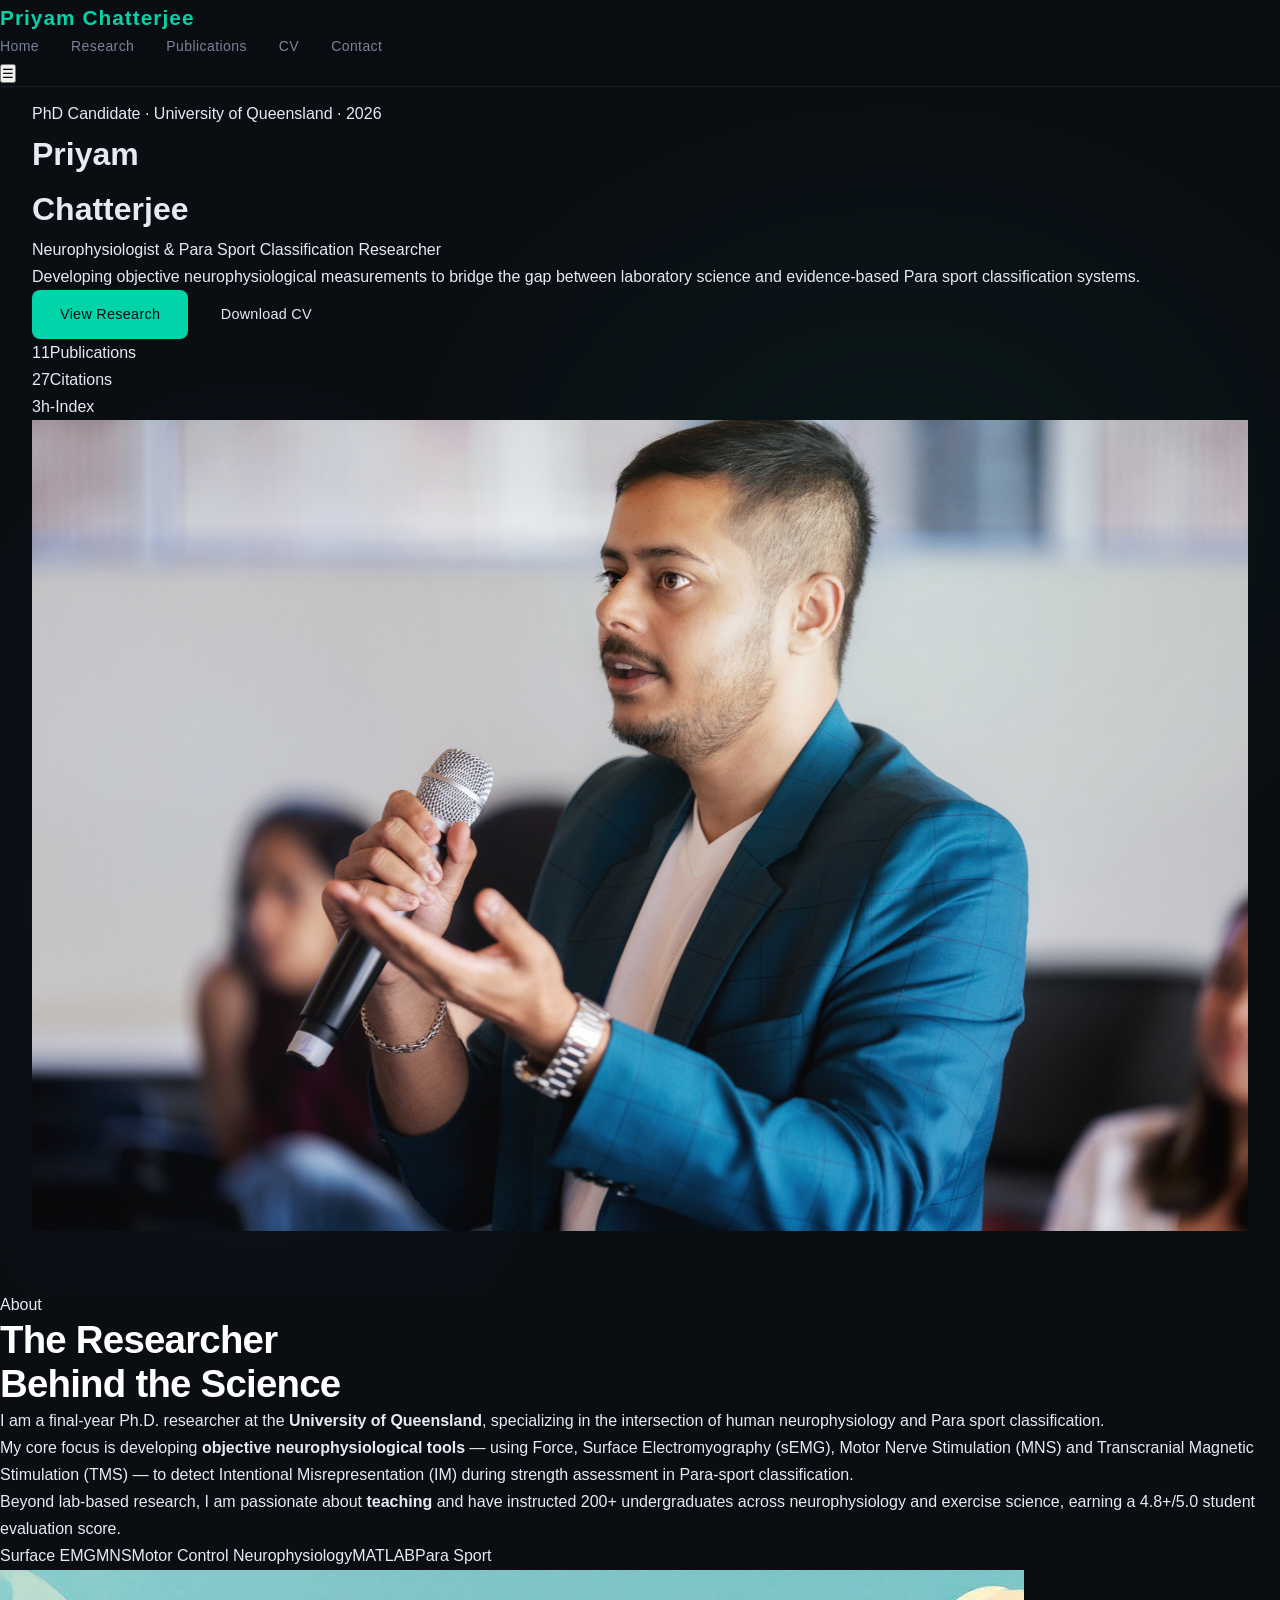
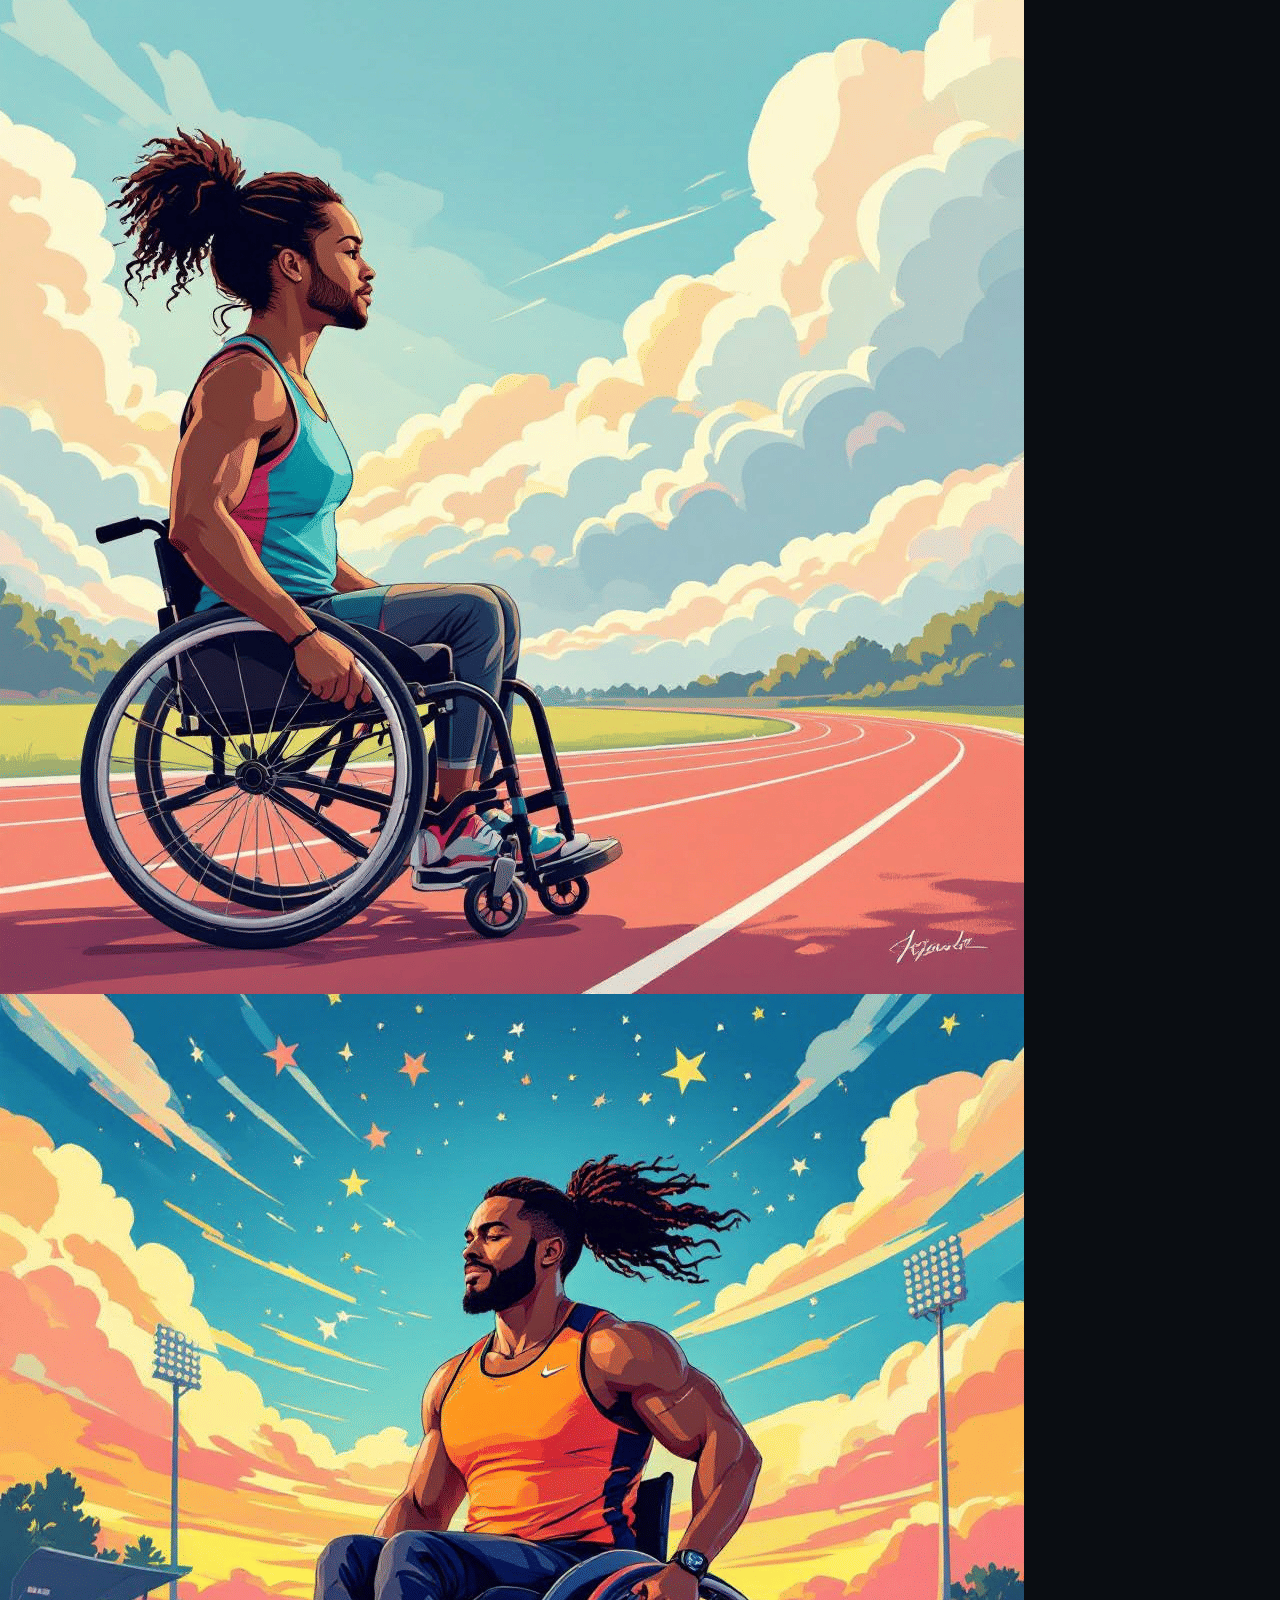
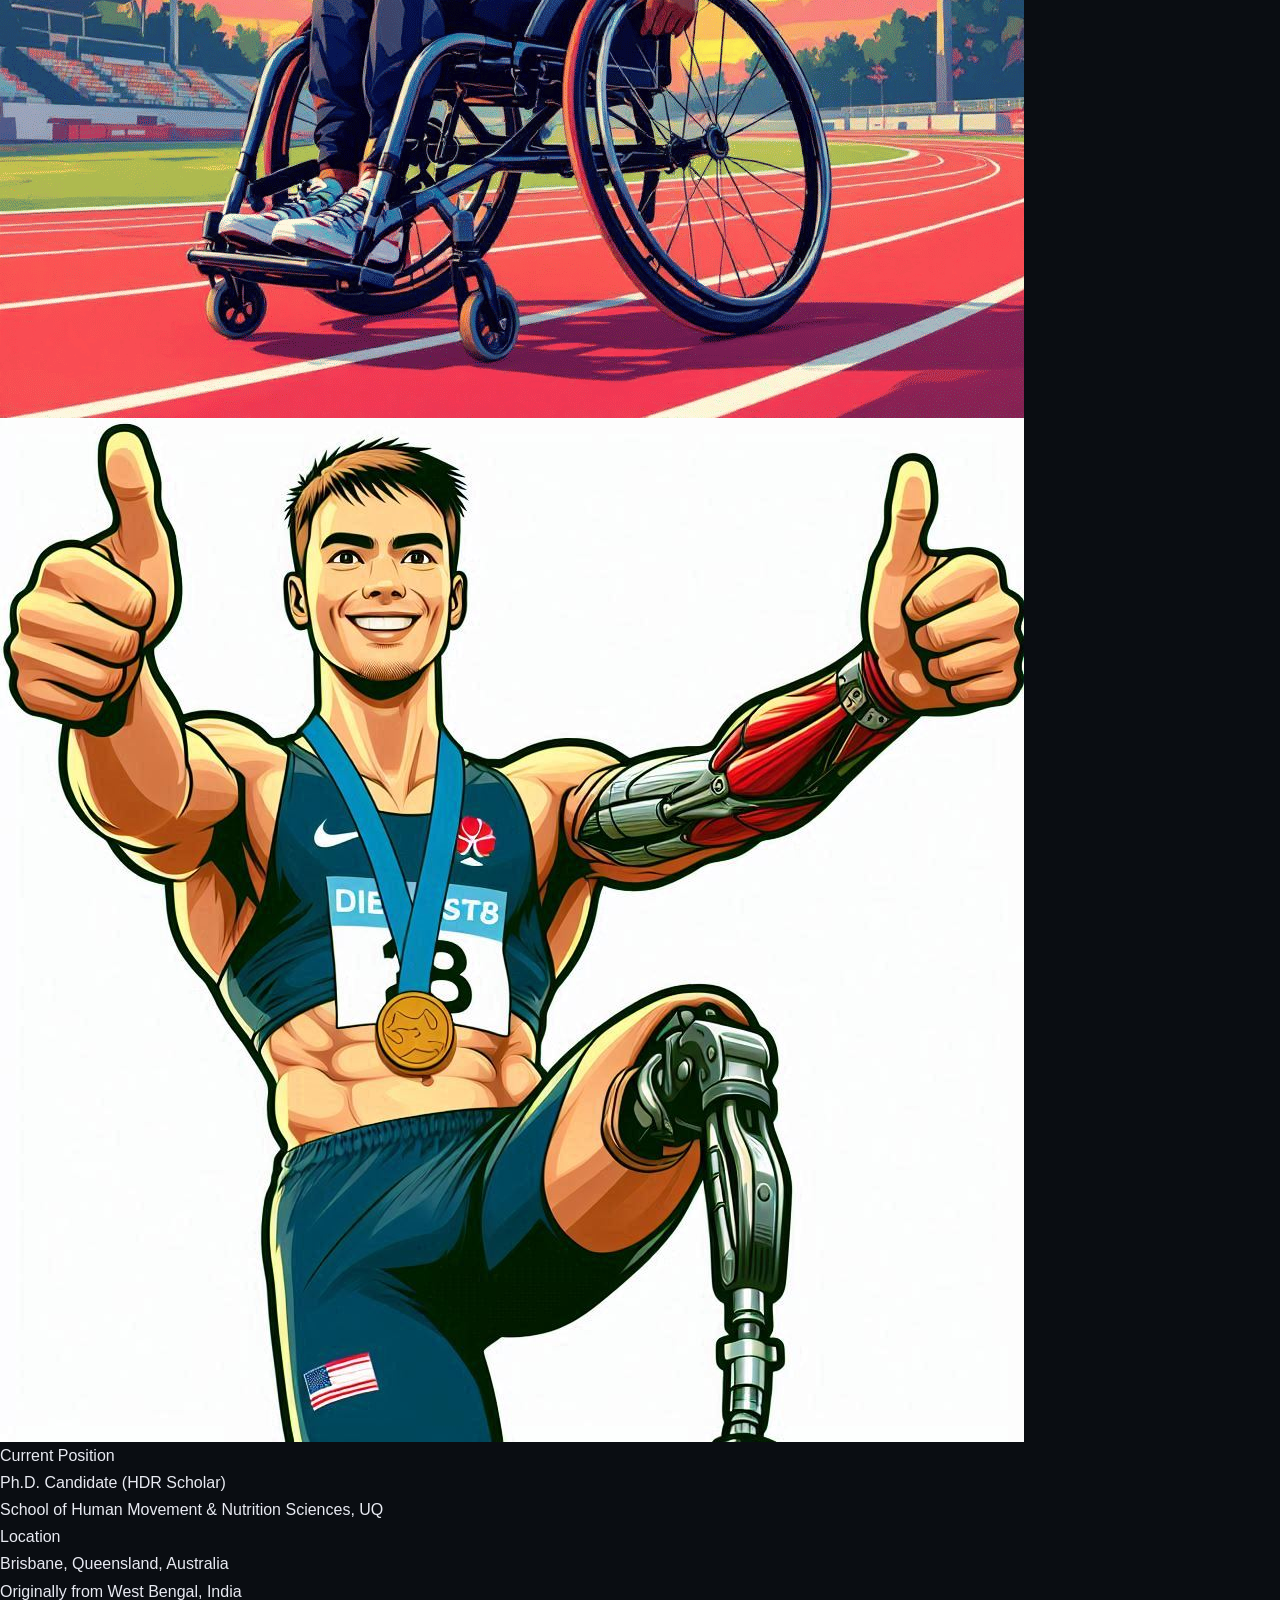
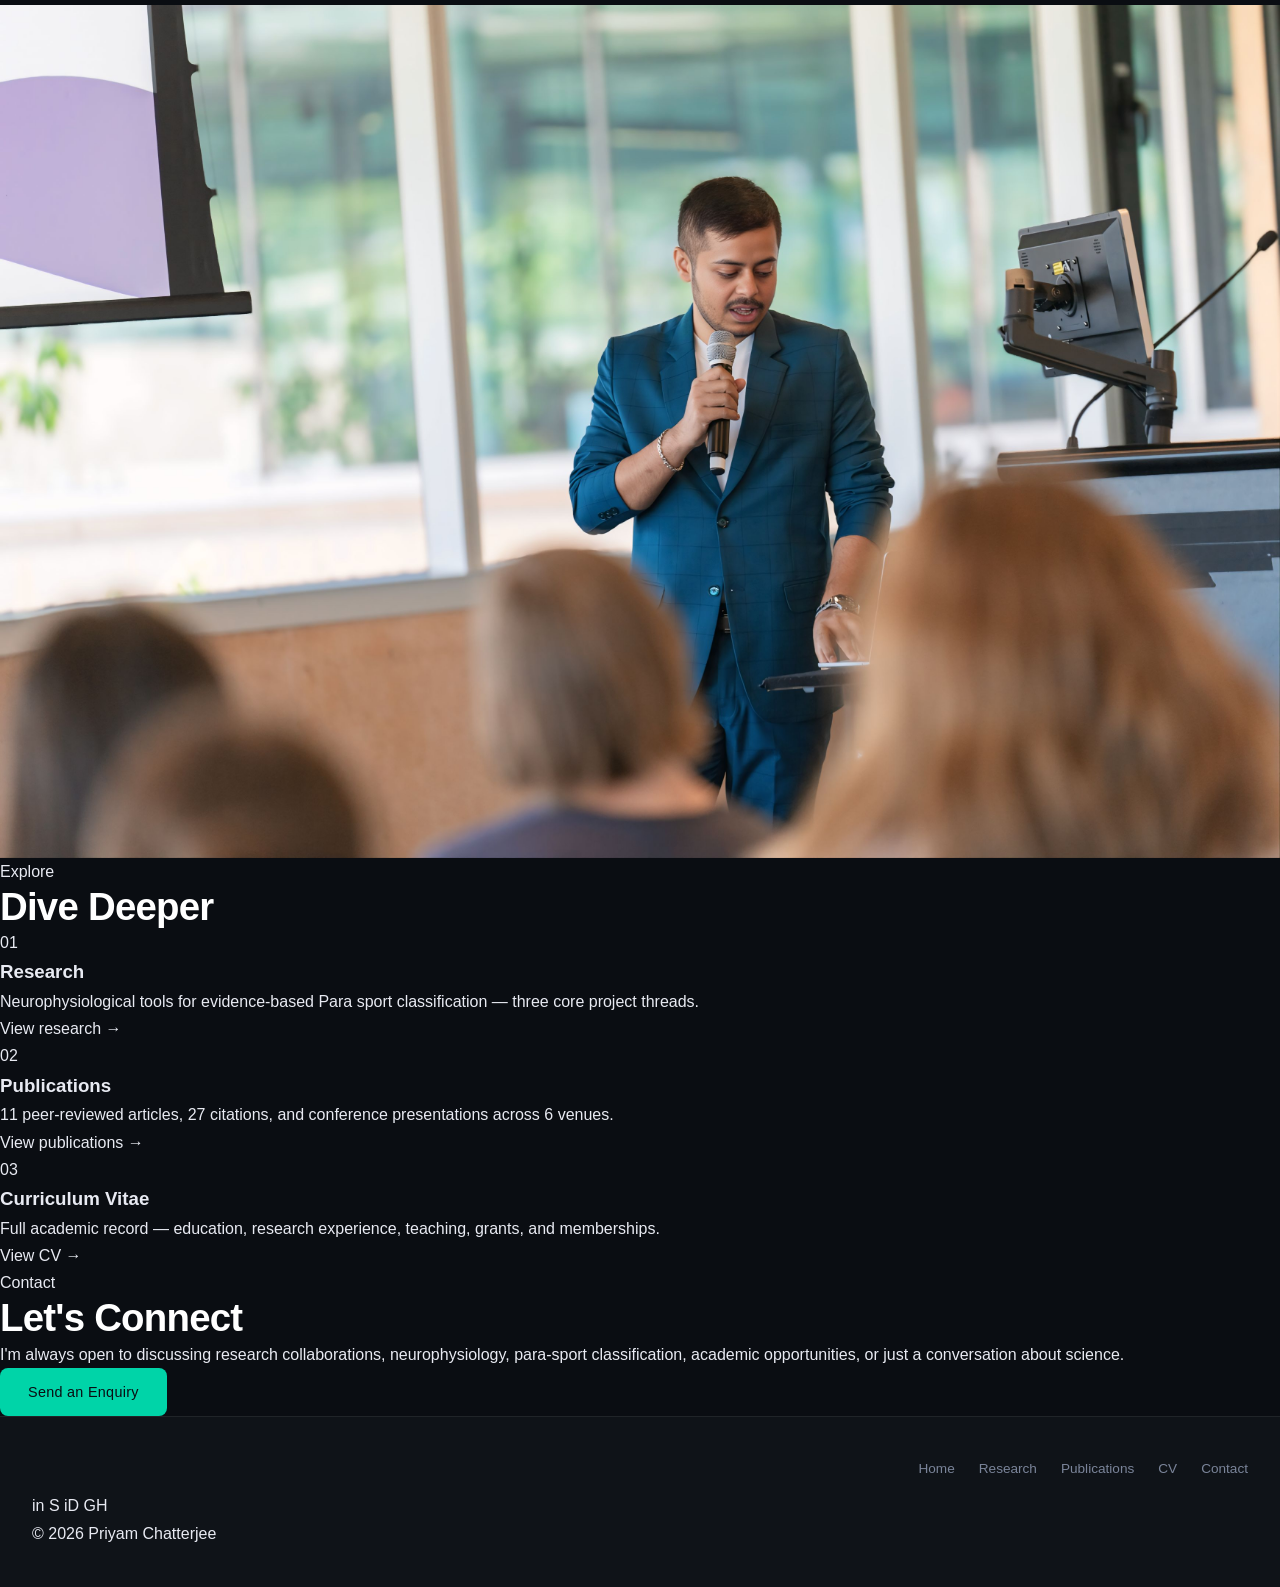
==== commit 3763fc28: "Update index.html" ====
--- a/index.html
+++ b/index.html
@@ -1,1378 +1,96 @@
 <!DOCTYPE html>
 <html lang="en">
 <head>
-  <meta charset="UTF-8">
-  <link rel="icon" type="image/x-icon" href="favicon.ico">
-  <link rel="icon" type="image/png" sizes="32x32" href="favicon-32x32.png">
-  <link rel="icon" type="image/png" sizes="16x16" href="favicon-16x16.png">
-  <link rel="apple-touch-icon" sizes="180x180" href="apple-touch-icon.png">
-  <link rel="icon" type="image/png" sizes="192x192" href="android-chrome-192x192.png">
-  <link rel="icon" type="image/png" sizes="512x512" href="android-chrome-512x512.png">
-  <meta name="viewport" content="width=device-width, initial-scale=1.0"/>
-  <title>Priyam Chatterjee — PhD Researcher</title>
-  <link rel="preconnect" href="https://fonts.googleapis.com"/>
-  <link rel="preconnect" href="https://fonts.gstatic.com" crossorigin/>
-  <link href="https://fonts.googleapis.com/css2?family=Syne:wght@400;600;700;800&family=DM+Sans:ital,wght@0,300;0,400;0,500;1,300&family=JetBrains+Mono:wght@400;500&display=swap" rel="stylesheet"/>
-  <style>
-    *, *::before, *::after { box-sizing: border-box; margin: 0; padding: 0; }
-
-    :root {
-      --bg: #040d0d;
-      --bg2: #071212;
-      --surface: #0a1a1a;
-      --surface2: #0d2020;
-      --border: rgba(0,255,180,0.08);
-      --text: #e4f0ee;
-      --muted: #6b9090;
-      --dim: #3a5a58;
-      --accent: #00e5a0;
-      --accent2: #00b8c8;
-      --accent3: #f9a84f;
-      --green: #00e5a0;
-      --grad: linear-gradient(135deg, #00e5a0, #00b8c8);
-      --grad2: linear-gradient(135deg, #00b8c8, #f9a84f);
-      --r: 12px;
-    }
-
-    html { scroll-behavior: smooth; }
-
-    body {
-      font-family: 'DM Sans', sans-serif;
-      background: var(--bg);
-      color: var(--text);
-      line-height: 1.7;
-      overflow-x: hidden;
-    }
-
-    /* ─── SCROLLBAR ─── */
-    ::-webkit-scrollbar { width: 4px; }
-    ::-webkit-scrollbar-track { background: var(--bg); }
-    ::-webkit-scrollbar-thumb { background: var(--accent); border-radius: 2px; }
-
-    /* ─── CURSOR DOT ─── */
-    .cursor {
-      width: 8px; height: 8px;
-      background: var(--accent);
-      border-radius: 50%;
-      position: fixed; top: 0; left: 0;
-      pointer-events: none;
-      z-index: 9999;
-      transition: transform 0.1s;
-      mix-blend-mode: screen;
-    }
-    .cursor-ring {
-      width: 32px; height: 32px;
-      border: 1px solid rgba(0,229,160,0.35);
-      border-radius: 50%;
-      position: fixed; top: 0; left: 0;
-      pointer-events: none;
-      z-index: 9998;
-      transition: all 0.15s ease;
-    }
-
-    /* ─── NAV ─── */
-    nav {
-      position: fixed; top: 0; left: 0; right: 0;
-      z-index: 100;
-      padding: 20px 60px;
-      display: flex; align-items: center; justify-content: space-between;
-      background: rgba(4, 13, 13, 0.92);
-      backdrop-filter: blur(20px);
-      border-bottom: 1px solid var(--border);
-      transition: padding 0.3s;
-    }
-    nav.scrolled { padding: 14px 60px; }
-
-    .nav-logo {
-      font-family: 'Syne', sans-serif;
-      font-weight: 800;
-      font-size: 1.3rem;
-      letter-spacing: -0.02em;
-      color: var(--text);
-      text-decoration: none;
-      transition: opacity 0.2s;
-    }
-    .nav-logo:hover { opacity: 0.8; }
-    .nav-logo span { color: var(--accent); }
-
-    .nav-links { display: flex; gap: 36px; list-style: none; }
-    .nav-links a {
-      font-family: 'DM Sans', sans-serif;
-      font-size: 0.875rem;
-      font-weight: 400;
-      color: var(--muted);
-      text-decoration: none;
-      letter-spacing: 0.02em;
-      transition: color 0.2s;
-      position: relative;
-    }
-    .nav-links a::after {
-      content: '';
-      position: absolute; bottom: -2px; left: 0;
-      width: 0; height: 1px;
-      background: var(--accent);
-      transition: width 0.3s;
-    }
-    .nav-links a:hover { color: var(--text); }
-    .nav-links a:hover::after { width: 100%; }
-
-    /* ─── HERO ─── */
-    #hero {
-      min-height: 0;
-      height: 100vh;
-      display: grid;
-      grid-template-columns: 1fr auto;
-      align-items: center;
-      padding: 120px 60px 60px;
-      position: relative;
-      overflow: hidden;
-      gap: 60px;
-    }
-
-    .hero-bg {
-      position: absolute; inset: 0;
-      background: radial-gradient(ellipse 70% 70% at 65% 45%, rgba(0,229,160,0.07) 0%, transparent 60%),
-                  radial-gradient(ellipse 50% 50% at 15% 75%, rgba(0,184,200,0.05) 0%, transparent 60%);
-    }
-
-    .hero-grid {
-      position: absolute; inset: 0;
-      background-image:
-        linear-gradient(rgba(255,255,255,0.02) 1px, transparent 1px),
-        linear-gradient(90deg, rgba(255,255,255,0.02) 1px, transparent 1px);
-      background-size: 60px 60px;
-      mask-image: radial-gradient(ellipse at center, black 30%, transparent 80%);
-    }
-
-    .hero-content { position: relative; z-index: 1; max-width: 620px; align-self: center; }
-
-    .hero-tag {
-      display: inline-flex; align-items: center; gap: 8px;
-      background: rgba(0,229,160,0.08);
-      border: 1px solid rgba(0,229,160,0.18);
-      border-radius: 100px;
-      padding: 6px 14px;
-      font-family: 'JetBrains Mono', monospace;
-      font-size: 0.75rem;
-      color: var(--accent);
-      letter-spacing: 0.05em;
-      margin-bottom: 32px;
-      opacity: 0;
-      animation: fadeUp 0.8s 0.1s forwards;
-    }
-    .hero-tag::before {
-      content: '';
-      width: 6px; height: 6px;
-      background: var(--green);
-      border-radius: 50%;
-      animation: pulse 2s infinite;
-    }
-
-    @keyframes pulse {
-      0%, 100% { opacity: 1; transform: scale(1); }
-      50% { opacity: 0.4; transform: scale(0.8); }
-    }
-
-    .hero-name {
-      font-family: 'Syne', sans-serif;
-      font-size: clamp(3.2rem, 7.5vw, 6.5rem);
-      font-weight: 800;
-      line-height: 1.0;
-      letter-spacing: -0.03em;
-      color: var(--text);
-      opacity: 0;
-      animation: fadeUp 0.8s 0.2s forwards;
-    }
-
-    .hero-name .line { display: block; font-weight: 800; }
-    .hero-name .accent-line {
-      font-style: italic;
-      font-weight: 700;
-      color: var(--accent);
-      /* rich teal — not gradient, matches screenshot */
-      background: none;
-      -webkit-text-fill-color: var(--accent);
-    }
-
-    .hero-role {
-      font-family: 'DM Sans', sans-serif;
-      font-size: 1.1rem;
-      font-weight: 500;
-      color: var(--accent);
-      margin-top: 16px;
-      opacity: 0;
-      animation: fadeUp 0.8s 0.3s forwards;
-      letter-spacing: 0.01em;
-    }
-
-    .hero-subtitle {
-      font-size: 1rem;
-      color: var(--muted);
-      font-weight: 300;
-      margin-top: 14px;
-      max-width: 540px;
-      line-height: 1.7;
-      opacity: 0;
-      animation: fadeUp 0.8s 0.4s forwards;
-    }
-    .hero-subtitle strong { color: var(--text); font-weight: 500; }
-
-    .hero-stats {
-      display: flex; gap: 0;
-      margin-top: 44px;
-      opacity: 0;
-      animation: fadeUp 0.8s 0.6s forwards;
-    }
-    .stat-item {
-      display: flex; flex-direction: column;
-      padding: 0 18px 0 0;
-      margin-right: 18px;
-      border-right: 1px solid var(--border);
-      white-space: nowrap;
-    }
-    .stat-item:last-child { border-right: none; }
-    .stat-num {
-      font-family: 'Syne', sans-serif;
-      font-size: 1.7rem;
-      font-weight: 700;
-      color: var(--text);
-      line-height: 1;
-      white-space: nowrap;
-    }
-    .stat-label {
-      font-size: 0.7rem;
-      color: var(--muted);
-      text-transform: uppercase;
-      letter-spacing: 0.1em;
-      margin-top: 6px;
-    }
-
-    .hero-cta {
-      display: flex; gap: 16px; margin-top: 44px;
-      opacity: 0;
-      animation: fadeUp 0.8s 0.65s forwards;
-    }
-
-    .btn {
-      display: inline-flex; align-items: center; gap: 8px;
-      padding: 12px 28px;
-      border-radius: 8px;
-      font-family: 'DM Sans', sans-serif;
-      font-size: 0.9rem;
-      font-weight: 500;
-      text-decoration: none;
-      transition: all 0.25s;
-      cursor: pointer;
-      border: none;
-    }
-    .btn-primary {
-      background: var(--accent);
-      color: #040d0d;
-      font-weight: 600;
-    }
-    .btn-primary:hover {
-      opacity: 0.85;
-      transform: translateY(-2px);
-      box-shadow: 0 12px 32px rgba(0,229,160,0.25);
-    }
-    .btn-secondary {
-      background: transparent;
-      color: var(--text);
-      border: 1px solid var(--border);
-    }
-    .btn-secondary:hover {
-      border-color: var(--accent);
-      color: var(--accent);
-      transform: translateY(-2px);
-    }
-
-    /* ─── HERO VISUAL CARD ─── */
-    .hero-photo-wrap {
-      position: relative;
-      z-index: 1;
-      display: flex;
-      align-items: center;
-      justify-content: flex-end;
-      align-self: center;
-      opacity: 0;
-      animation: fadeIn 1s 0.8s forwards;
-    }
-    .hero-visual-card {
-      width: 380px; height: 420px;
-      border-radius: 20px;
-      background: rgba(10, 26, 26, 0.9);
-      border: 1px dashed rgba(0,229,160,0.35);
-      position: relative;
-      overflow: visible;
-      display: flex; align-items: center; justify-content: center;
-    }
-
-    /* Corner dots */
-    .vc-corner {
-      position: absolute;
-      width: 10px; height: 10px;
-      border-radius: 50%;
-      background: var(--accent);
-    }
-    .vc-corner.tl { top: -5px; left: -5px; }
-    .vc-corner.tr { top: -5px; right: -5px; }
-    .vc-corner.bl { bottom: -5px; left: -5px; }
-    .vc-corner.br { bottom: -5px; right: -5px; }
-
-    /* Photo area */
-    .hero-photo-inner {
-      width: 100%; height: 100%;
-      border-radius: 20px;
-      overflow: hidden;
-      display: flex; flex-direction: column;
-      align-items: center; justify-content: center;
-      gap: 12px;
-      background: rgba(7,18,18,0.95);
-      position: relative;
-    }
-    .hero-photo-inner img {
-      width: 100%; height: 100%;
-      object-fit: cover;
-      border-radius: 20px;
-    }
-    .hero-photo-initials {
-      font-family: 'Syne', sans-serif;
-      font-size: 5rem; font-weight: 800;
-      color: rgba(0,229,160,0.12);
-      letter-spacing: -0.05em;
-      line-height: 1;
-    }
-    .hero-photo-hint {
-      font-family: 'JetBrains Mono', monospace;
-      font-size: 0.72rem;
-      color: var(--dim);
-      letter-spacing: 0.05em;
-    }
-
-    /* Floating chips */
-    .vc-chip {
-      position: absolute;
-      background: #0d1f2d;
-      border: 1px solid rgba(0,229,160,0.15);
-      border-radius: 12px;
-      padding: 10px 14px;
-      display: flex; align-items: center; gap: 10px;
-      box-shadow: 0 8px 32px rgba(0,0,0,0.5);
-      animation: chipFloat 4s ease-in-out infinite;
-    }
-    .vc-chip.top-right {
-      top: -28px; right: -28px;
-      animation-delay: 0s;
-    }
-    .vc-chip.bot-left {
-      bottom: 50px; left: -36px;
-      animation-delay: -2s;
-    }
-    @keyframes chipFloat {
-      0%, 100% { transform: translateY(0px); }
-      50% { transform: translateY(-8px); }
-    }
-    .chip-icon {
-      width: 30px; height: 30px;
-      border-radius: 8px;
-      display: flex; align-items: center; justify-content: center;
-      font-size: 0.9rem;
-    }
-    .chip-icon.orange { background: rgba(249,168,79,0.15); }
-    .chip-icon.pink   { background: rgba(249,79,160,0.15); }
-    .chip-label { font-family: 'JetBrains Mono', monospace; }
-    .chip-label-top { font-size: 0.6rem; color: var(--muted); letter-spacing: 0.1em; text-transform: uppercase; }
-    .chip-label-main { font-size: 0.82rem; color: var(--text); font-weight: 500; }
-
-    /* EMG waveform at bottom */
-    .vc-waveform {
-      position: absolute;
-      bottom: 20px; left: 0; right: 0;
-      height: 60px;
-      overflow: hidden;
-      padding: 0 20px;
-    }
-    .vc-waveform svg {
-      width: 100%; height: 100%;
-    }
-    .waveform-path {
-      stroke: var(--accent);
-      stroke-width: 1.5;
-      fill: none;
-      stroke-dasharray: 1000;
-      stroke-dashoffset: 1000;
-      animation: drawWave 3s ease forwards 1.5s, scrollWave 6s linear infinite 4.5s;
-    }
-    @keyframes drawWave {
-      to { stroke-dashoffset: 0; }
-    }
-    @keyframes scrollWave {
-      from { transform: translateX(0); }
-      to { transform: translateX(-50%); }
-    }
-
-    /* Scanning dot on waveform */
-    .vc-scan-dot {
-      position: absolute;
-      bottom: 44px; left: 50%;
-      width: 8px; height: 8px;
-      background: var(--accent);
-      border-radius: 50%;
-      box-shadow: 0 0 10px var(--accent);
-      animation: scanPulse 1.5s ease-in-out infinite 2s;
-    }
-    @keyframes scanPulse {
-      0%, 100% { opacity: 1; box-shadow: 0 0 6px var(--accent); }
-      50% { opacity: 0.4; box-shadow: 0 0 18px var(--accent); }
-    }
-
-    @keyframes fadeUp {
-      from { opacity: 0; transform: translateY(24px); }
-      to { opacity: 1; transform: translateY(0); }
-    }
-    @keyframes fadeIn {
-      from { opacity: 0; }
-      to { opacity: 1; }
-    }
-
-    /* ─── SECTIONS COMMON ─── */
-    section {
-      padding: 100px 60px;
-      max-width: 1200px;
-      margin: 0 auto;
-    }
-
-    .section-label {
-      font-family: 'JetBrains Mono', monospace;
-      font-size: 0.72rem;
-      color: var(--accent);
-      letter-spacing: 0.12em;
-      text-transform: uppercase;
-      margin-bottom: 12px;
-      display: flex; align-items: center; gap: 10px;
-    }
-    .section-label::before {
-      content: '//';
-      opacity: 0.5;
-    }
-
-    .section-title {
-      font-family: 'Syne', sans-serif;
-      font-size: clamp(1.8rem, 3.5vw, 2.8rem);
-      font-weight: 700;
-      line-height: 1.15;
-      letter-spacing: -0.02em;
-      margin-bottom: 60px;
-    }
-    .section-title em {
-      font-style: normal;
-      background: var(--grad);
-      -webkit-background-clip: text;
-      -webkit-text-fill-color: transparent;
-      background-clip: text;
-    }
-
-    /* ─── DIVIDER ─── */
-    .divider {
-      height: 1px;
-      background: var(--border);
-      max-width: 1200px;
-      margin: 0 auto;
-    }
-
-    /* ─── ABOUT / BIO ─── */
-    #about { padding-top: 80px; }
-    .about-grid {
-      display: grid;
-      grid-template-columns: 1fr 1fr;
-      gap: 48px;
-      align-items: start;
-    }
-    .about-text p {
-      color: var(--muted);
-      font-size: 1.05rem;
-      line-height: 1.8;
-      margin-bottom: 20px;
-    }
-    .about-text p strong { color: var(--text); font-weight: 500; }
-
-    .about-tags {
-      display: flex; flex-wrap: wrap; gap: 8px;
-      margin-top: 32px;
-    }
-    .tag {
-      padding: 5px 14px;
-      border-radius: 100px;
-      font-size: 0.8rem;
-      border: 1px solid var(--border);
-      color: var(--muted);
-      background: var(--surface);
-      transition: all 0.2s;
-    }
-    .tag:hover { border-color: var(--accent2); color: var(--accent2); }
-
-    .about-cards { display: flex; flex-direction: column; gap: 16px; }
-    .info-card {
-      background: var(--surface);
-      border: 1px solid var(--border);
-      border-radius: var(--r);
-      padding: 24px;
-      transition: border-color 0.3s, transform 0.3s;
-    }
-    .info-card:hover { border-color: rgba(0,229,160,0.25); transform: translateX(4px); }
-    .info-card-label {
-      font-family: 'JetBrains Mono', monospace;
-      font-size: 0.7rem;
-      color: var(--accent);
-      letter-spacing: 0.1em;
-      text-transform: uppercase;
-      margin-bottom: 6px;
-    }
-    .info-card-value { font-size: 0.95rem; color: var(--text); font-weight: 500; }
-    .info-card-sub { font-size: 0.82rem; color: var(--muted); margin-top: 2px; }
-
-    /* ─── RESEARCH ─── */
-    #research { background: none; }
-    .research-grid {
-      display: grid;
-      grid-template-columns: repeat(3, 1fr);
-      gap: 20px;
-      margin-bottom: 60px;
-    }
-    .research-card {
-      background: var(--surface);
-      border: 1px solid var(--border);
-      border-radius: var(--r);
-      padding: 32px 28px;
-      transition: all 0.3s;
-      position: relative;
-      overflow: hidden;
-    }
-    .research-card::before {
-      content: '';
-      position: absolute; top: 0; left: 0; right: 0;
-      height: 2px;
-      opacity: 0;
-      transition: opacity 0.3s;
-    }
-    .research-card:nth-child(1)::before { background: var(--grad); }
-    .research-card:nth-child(2)::before { background: var(--grad2); }
-    .research-card:nth-child(3)::before { background: linear-gradient(90deg, var(--green), var(--accent)); }
-    .research-card:hover { border-color: rgba(0,229,160,0.18); transform: translateY(-4px); box-shadow: 0 20px 40px rgba(0,0,0,0.3); }
-    .research-card:hover::before { opacity: 1; }
-
-    .research-icon {
-      width: 48px; height: 48px;
-      border-radius: 10px;
-      display: flex; align-items: center; justify-content: center;
-      font-size: 1.4rem;
-      margin-bottom: 20px;
-    }
-    .research-card:nth-child(1) .research-icon { background: rgba(0,229,160,0.08); }
-    .research-card:nth-child(2) .research-icon { background: rgba(0,184,200,0.1); }
-    .research-card:nth-child(3) .research-icon { background: rgba(0,229,160,0.1); }
-
-    .research-card h3 {
-      font-family: 'Syne', sans-serif;
-      font-size: 1.05rem;
-      font-weight: 600;
-      margin-bottom: 12px;
-      color: var(--text);
-    }
-    .research-card p { font-size: 0.875rem; color: var(--muted); line-height: 1.7; }
-
-    /* Thesis block */
-    .thesis-block {
-      background: var(--surface);
-      border: 1px solid var(--border);
-      border-radius: var(--r);
-      padding: 40px;
-      position: relative;
-      overflow: hidden;
-    }
-    .thesis-block::before {
-      content: '"';
-      position: absolute; top: -20px; right: 30px;
-      font-family: 'Syne', sans-serif;
-      font-size: 12rem;
-      color: rgba(0,229,160,0.04);
-      line-height: 1;
-      pointer-events: none;
-    }
-    .thesis-block h3 {
-      font-family: 'Syne', sans-serif;
-      font-size: 0.8rem;
-      font-weight: 600;
-      color: var(--accent);
-      letter-spacing: 0.08em;
-      text-transform: uppercase;
-      margin-bottom: 16px;
-    }
-    .thesis-block p {
-      font-size: 1.15rem;
-      color: var(--text);
-      font-weight: 400;
-      line-height: 1.7;
-      font-style: italic;
-    }
-    .thesis-supervisors {
-      display: flex; flex-wrap: wrap; gap: 10px;
-      margin-top: 24px;
-    }
-    .supervisor-chip {
-      display: flex; align-items: center; gap: 8px;
-      background: var(--bg2);
-      border: 1px solid var(--border);
-      border-radius: 8px;
-      padding: 8px 14px;
-      font-size: 0.8rem;
-      color: var(--muted);
-    }
-    .supervisor-chip span { color: var(--text); font-weight: 500; }
-
-    /* ─── EXPERIENCE TIMELINE ─── */
-    #experience { background: none; }
-    .timeline { position: relative; padding-left: 32px; }
-    .timeline::before {
-      content: '';
-      position: absolute; left: 0; top: 8px; bottom: 8px;
-      width: 1px;
-      background: linear-gradient(to bottom, var(--accent), transparent);
-    }
-    .timeline-item {
-      position: relative;
-      margin-bottom: 48px;
-      opacity: 0;
-      transform: translateX(-20px);
-      transition: opacity 0.6s, transform 0.6s;
-    }
-    .timeline-item.visible { opacity: 1; transform: translateX(0); }
-    .timeline-dot {
-      position: absolute; left: -39px; top: 6px;
-      width: 14px; height: 14px;
-      border-radius: 50%;
-      background: var(--bg);
-      border: 2px solid var(--accent);
-      transition: background 0.3s;
-    }
-    .timeline-item:hover .timeline-dot { background: var(--accent); }
-
-    .timeline-header {
-      display: flex; justify-content: space-between; align-items: flex-start;
-      margin-bottom: 6px;
-    }
-    .timeline-role {
-      font-family: 'Syne', sans-serif;
-      font-size: 1.05rem;
-      font-weight: 600;
-      color: var(--text);
-    }
-    .timeline-date {
-      font-family: 'JetBrains Mono', monospace;
-      font-size: 0.75rem;
-      color: var(--accent);
-      background: rgba(0,229,160,0.07);
-      border: 1px solid rgba(0,229,160,0.14);
-      padding: 3px 10px;
-      border-radius: 100px;
-      white-space: nowrap;
-      margin-left: 16px;
-    }
-    .timeline-org {
-      font-size: 0.875rem;
-      color: var(--muted);
-      margin-bottom: 12px;
-    }
-    .timeline-items {
-      list-style: none;
-      display: flex; flex-direction: column; gap: 6px;
-    }
-    .timeline-items li {
-      font-size: 0.875rem;
-      color: var(--muted);
-      padding-left: 16px;
-      position: relative;
-      line-height: 1.6;
-    }
-    .timeline-items li::before {
-      content: '→';
-      position: absolute; left: 0;
-      color: var(--accent);
-      font-size: 0.75rem;
-    }
-    .timeline-items li strong { color: var(--text); font-weight: 500; }
-
-    /* ─── SKILLS ─── */
-    #skills { background: none; }
-    .skills-grid {
-      display: grid;
-      grid-template-columns: repeat(2, 1fr);
-      gap: 20px;
-    }
-    .skill-group {
-      background: var(--surface);
-      border: 1px solid var(--border);
-      border-radius: var(--r);
-      padding: 32px;
-    }
-    .skill-group-title {
-      font-family: 'Syne', sans-serif;
-      font-size: 0.9rem;
-      font-weight: 600;
-      color: var(--text);
-      margin-bottom: 20px;
-      display: flex; align-items: center; gap: 10px;
-    }
-    .skill-group-title .icon { font-size: 1.1rem; }
-
-    .skill-bars { display: flex; flex-direction: column; gap: 14px; }
-    .skill-bar-item { }
-    .skill-bar-label {
-      display: flex; justify-content: space-between;
-      font-size: 0.82rem;
-      color: var(--muted);
-      margin-bottom: 6px;
-    }
-    .skill-bar-track {
-      height: 4px;
-      background: var(--bg2);
-      border-radius: 2px;
-      overflow: hidden;
-    }
-    .skill-bar-fill {
-      height: 100%;
-      border-radius: 2px;
-      background: var(--grad);
-      width: 0;
-      transition: width 1.2s cubic-bezier(0.4,0,0.2,1);
-    }
-    .skill-bar-fill.animated { }
-
-    .skill-tags-list { display: flex; flex-wrap: wrap; gap: 8px; }
-    .skill-tag {
-      padding: 5px 12px;
-      border-radius: 6px;
-      font-family: 'JetBrains Mono', monospace;
-      font-size: 0.72rem;
-      background: var(--bg2);
-      border: 1px solid var(--border);
-      color: var(--muted);
-      transition: all 0.2s;
-    }
-    .skill-tag:hover { border-color: var(--accent); color: var(--accent); }
-
-    /* ─── PUBLICATIONS ─── */
-    #publications { background: none; }
-    .pub-metrics {
-      display: flex; gap: 24px; margin-bottom: 48px; flex-wrap: wrap;
-    }
-    .metric-card {
-      background: var(--surface);
-      border: 1px solid var(--border);
-      border-radius: var(--r);
-      padding: 24px 32px;
-      text-align: center;
-      min-width: 130px;
-      flex: 1;
-      transition: border-color 0.3s, transform 0.3s;
-    }
-    .metric-card:hover { border-color: rgba(0,229,160,0.25); transform: translateY(-3px); }
-    .metric-num {
-      font-family: 'Syne', sans-serif;
-      font-size: 2.5rem;
-      font-weight: 700;
-      background: var(--grad);
-      -webkit-background-clip: text;
-      -webkit-text-fill-color: transparent;
-      background-clip: text;
-    }
-    .metric-label { font-size: 0.78rem; color: var(--muted); margin-top: 4px; letter-spacing: 0.05em; }
-
-    .pub-list { display: flex; flex-direction: column; gap: 16px; }
-    .pub-card {
-      background: var(--surface);
-      border: 1px solid var(--border);
-      border-radius: var(--r);
-      padding: 24px 28px;
-      display: flex; gap: 20px; align-items: flex-start;
-      transition: all 0.25s;
-    }
-    .pub-card:hover { border-color: rgba(0,229,160,0.18); transform: translateX(4px); }
-    .pub-year {
-      font-family: 'JetBrains Mono', monospace;
-      font-size: 0.75rem;
-      color: var(--accent);
-      background: rgba(0,229,160,0.07);
-      border: 1px solid rgba(0,229,160,0.14);
-      padding: 3px 10px;
-      border-radius: 6px;
-      white-space: nowrap;
-      height: fit-content;
-      margin-top: 2px;
-    }
-    .pub-content { flex: 1; }
-    .pub-title {
-      font-size: 0.9rem;
-      color: var(--text);
-      font-weight: 500;
-      line-height: 1.5;
-      margin-bottom: 6px;
-    }
-    .pub-journal { font-size: 0.82rem; color: var(--muted); font-style: italic; }
-    .pub-authors { font-size: 0.8rem; color: var(--dim); margin-bottom: 4px; }
-
-    /* ─── AWARDS ─── */
-    #awards { background: none; }
-    .awards-grid {
-      display: grid;
-      grid-template-columns: repeat(2, 1fr);
-      gap: 16px;
-    }
-    .award-card {
-      background: var(--surface);
-      border: 1px solid var(--border);
-      border-radius: var(--r);
-      padding: 24px;
-      display: flex; gap: 16px; align-items: flex-start;
-      transition: all 0.25s;
-    }
-    .award-card:hover { border-color: rgba(249,168,79,0.3); transform: translateY(-3px); }
-    .award-icon {
-      width: 40px; height: 40px; flex-shrink: 0;
-      border-radius: 8px;
-      background: rgba(249,168,79,0.08);
-      border: 1px solid rgba(249,168,79,0.15);
-      display: flex; align-items: center; justify-content: center;
-      font-size: 1.1rem;
-    }
-    .award-name {
-      font-size: 0.9rem; color: var(--text); font-weight: 500;
-      line-height: 1.4; margin-bottom: 4px;
-    }
-    .award-body { font-size: 0.78rem; color: var(--muted); }
-    .award-year {
-      font-family: 'JetBrains Mono', monospace;
-      font-size: 0.7rem; color: var(--accent3);
-      margin-top: 4px;
-    }
-
-    /* ─── CONFERENCES ─── */
-    #conferences { background: none; }
-    .conf-list { display: flex; flex-direction: column; gap: 12px; }
-    .conf-item {
-      background: var(--surface);
-      border: 1px solid var(--border);
-      border-radius: 8px;
-      padding: 18px 22px;
-      display: flex; gap: 16px; align-items: flex-start;
-      transition: all 0.25s;
-    }
-    .conf-item:hover { border-color: rgba(0,229,160,0.18); }
-    .conf-year {
-      font-family: 'JetBrains Mono', monospace;
-      font-size: 0.72rem; color: var(--green);
-      background: rgba(0,229,160,0.07);
-      border: 1px solid rgba(0,229,160,0.12);
-      padding: 2px 8px; border-radius: 4px;
-      white-space: nowrap; height: fit-content;
-      margin-top: 2px;
-    }
-    .conf-content { flex: 1; }
-    .conf-title { font-size: 0.875rem; color: var(--text); font-weight: 500; line-height: 1.4; margin-bottom: 4px; }
-    .conf-venue { font-size: 0.8rem; color: var(--muted); }
-    .conf-badge {
-      display: inline-block;
-      background: rgba(249,168,79,0.1);
-      border: 1px solid rgba(249,168,79,0.2);
-      color: var(--accent3);
-      font-size: 0.68rem;
-      padding: 1px 8px; border-radius: 100px;
-      margin-left: 8px;
-      font-weight: 500;
-    }
-
-    /* ─── CONTACT ─── */
-    #contact {
-      padding: 80px 60px 120px;
-    }
-    .contact-wrapper {
-      background: var(--surface);
-      border: 1px solid var(--border);
-      border-radius: 20px;
-      padding: 64px;
-      display: grid;
-      grid-template-columns: 1fr 1fr;
-      gap: 80px;
-      position: relative;
-      overflow: hidden;
-    }
-    .contact-wrapper::before {
-      content: '';
-      position: absolute; top: -100px; right: -100px;
-      width: 400px; height: 400px;
-      background: radial-gradient(circle, rgba(0,229,160,0.05) 0%, transparent 70%);
-      pointer-events: none;
-    }
-    .contact-heading {
-      font-family: 'Syne', sans-serif;
-      font-size: 2.2rem;
-      font-weight: 700;
-      line-height: 1.2;
-      margin-bottom: 16px;
-    }
-    .contact-heading em {
-      font-style: normal;
-      background: var(--grad);
-      -webkit-background-clip: text;
-      -webkit-text-fill-color: transparent;
-      background-clip: text;
-    }
-    .contact-subtext { color: var(--muted); font-size: 0.95rem; line-height: 1.7; margin-bottom: 40px; }
-
-    .contact-links { display: flex; flex-direction: column; gap: 14px; }
-    .contact-link {
-      display: flex; align-items: center; gap: 14px;
-      color: var(--muted);
-      text-decoration: none;
-      font-size: 0.9rem;
-      padding: 14px 18px;
-      border-radius: 10px;
-      border: 1px solid var(--border);
-      background: var(--bg2);
-      transition: all 0.25s;
-    }
-    .contact-link:hover { border-color: var(--accent); color: var(--text); transform: translateX(4px); }
-    .contact-link .link-icon {
-      width: 36px; height: 36px;
-      border-radius: 8px;
-      background: rgba(0,229,160,0.08);
-      display: flex; align-items: center; justify-content: center;
-      font-size: 1rem;
-      flex-shrink: 0;
-    }
-    .contact-link .link-label { flex: 1; }
-    .contact-link .link-arrow { opacity: 0.3; transition: opacity 0.2s, transform 0.2s; }
-    .contact-link:hover .link-arrow { opacity: 0.8; transform: translateX(3px); }
-
-    /* right side: affiliations */
-    .affiliations { }
-    .affiliations h3 {
-      font-family: 'Syne', sans-serif;
-      font-size: 1rem; font-weight: 600;
-      color: var(--text); margin-bottom: 20px;
-    }
-    .affil-list { display: flex; flex-direction: column; gap: 12px; }
-    .affil-item {
-      display: flex; gap: 14px; align-items: center;
-      background: var(--bg2);
-      border: 1px solid var(--border);
-      border-radius: 10px;
-      padding: 14px 18px;
-    }
-    .affil-dot {
-      width: 8px; height: 8px;
-      border-radius: 50%;
-      flex-shrink: 0;
-    }
-    .affil-dot.uq { background: #51247A; }
-    .affil-dot.essa { background: var(--accent); }
-    .affil-dot.sma { background: var(--green); }
-    .affil-dot.u21 { background: var(--accent3); }
-    .affil-name { font-size: 0.875rem; color: var(--text); font-weight: 500; }
-    .affil-sub { font-size: 0.78rem; color: var(--muted); }
-
-    /* photo placeholder in contact */
-    .profile-photo-contact {
-      margin-top: 32px;
-      width: 100%;
-      height: 200px;
-      border-radius: 12px;
-      background: var(--bg2);
-      border: 1px dashed rgba(0,229,160,0.18);
-      display: flex; flex-direction: column; align-items: center; justify-content: center;
-      gap: 8px;
-      color: var(--dim);
-      font-size: 0.8rem;
-    }
-    .profile-photo-contact span { font-size: 2rem; }
-
-    /* ─── FOOTER ─── */
-    footer {
-      text-align: center;
-      padding: 30px 60px;
-      border-top: 1px solid var(--border);
-      font-size: 0.8rem;
-      color: var(--dim);
-      font-family: 'JetBrains Mono', monospace;
-    }
-    footer a { color: var(--accent); text-decoration: none; }
-
-    /* ─── SCROLL REVEAL ─── */
-    .reveal {
-      opacity: 0;
-      transform: translateY(30px);
-      transition: opacity 0.7s ease, transform 0.7s ease;
-    }
-    .reveal.visible {
-      opacity: 1;
-      transform: translateY(0);
-    }
-    .reveal-delay-1 { transition-delay: 0.1s; }
-    .reveal-delay-2 { transition-delay: 0.2s; }
-    .reveal-delay-3 { transition-delay: 0.3s; }
-
-    /* ─── EDUCATION ─── */
-    .edu-timeline { display: flex; flex-direction: column; gap: 20px; }
-    .edu-card {
-      display: grid;
-      grid-template-columns: 100px 1fr;
-      gap: 0;
-      background: var(--surface);
-      border: 1px solid var(--border);
-      border-radius: var(--r);
-      overflow: hidden;
-      transition: border-color 0.3s, transform 0.3s;
-    }
-    .edu-card:hover { border-color: rgba(0,229,160,0.25); transform: translateX(4px); }
-    .edu-year-band {
-      background: rgba(0,229,160,0.05);
-      border-right: 1px solid var(--border);
-      display: flex; align-items: center; justify-content: center;
-      font-family: 'JetBrains Mono', monospace;
-      font-size: 0.72rem;
-      color: var(--accent);
-      letter-spacing: 0.05em;
-      writing-mode: vertical-rl;
-      text-orientation: mixed;
-      padding: 24px 0;
-    }
-    .edu-body { padding: 24px 28px; }
-    .edu-degree {
-      font-family: 'Syne', sans-serif;
-      font-size: 1rem; font-weight: 600;
-      color: var(--text); margin-bottom: 4px;
-    }
-    .edu-inst {
-      font-size: 0.875rem; color: var(--accent);
-      font-weight: 500; margin-bottom: 14px;
-    }
-    .edu-loc { color: var(--muted); font-weight: 400; }
-    .edu-details { display: flex; flex-direction: column; gap: 8px; margin-bottom: 16px; }
-    .edu-detail-item {
-      font-size: 0.82rem; color: var(--muted); line-height: 1.5;
-      display: flex; gap: 10px;
-    }
-    .edu-detail-label {
-      font-family: 'JetBrains Mono', monospace;
-      font-size: 0.68rem; color: var(--dim);
-      text-transform: uppercase; letter-spacing: 0.08em;
-      white-space: nowrap; padding-top: 2px; min-width: 72px;
-    }
-    .edu-detail-item strong { color: var(--text); font-weight: 500; }
-    .edu-badge-row { display: flex; gap: 8px; flex-wrap: wrap; }
-    .edu-badge {
-      font-family: 'JetBrains Mono', monospace;
-      font-size: 0.68rem; padding: 3px 10px; border-radius: 100px;
-    }
-    .edu-badge.teal {
-      background: rgba(0,229,160,0.08); border: 1px solid rgba(0,229,160,0.2);
-      color: var(--accent);
-    }
-    .edu-badge.gold {
-      background: rgba(249,168,79,0.08); border: 1px solid rgba(249,168,79,0.2);
-      color: var(--accent3);
-    }
-
-    /* ─── CV DOWNLOAD ─── */
-    #cv-download {
-      padding: 60px;
-      max-width: 1200px;
-      margin: 0 auto;
-    }
-    .cv-banner {
-      background: var(--surface);
-      border: 1px solid var(--border);
-      border-radius: 16px;
-      padding: 48px 56px;
-      display: flex; align-items: center; justify-content: space-between; gap: 40px;
-      position: relative; overflow: hidden;
-    }
-    .cv-banner::before {
-      content: '';
-      position: absolute; inset: 0;
-      background: linear-gradient(135deg, rgba(0,229,160,0.04) 0%, transparent 60%);
-      pointer-events: none;
-    }
-    .cv-banner-left h3 {
-      font-family: 'Syne', sans-serif;
-      font-size: 1.5rem; font-weight: 700;
-      color: var(--text); margin-bottom: 8px;
-    }
-    .cv-banner-left p { font-size: 0.9rem; color: var(--muted); max-width: 480px; }
-    .cv-banner-meta {
-      display: flex; gap: 20px; margin-top: 16px; flex-wrap: wrap;
-    }
-    .cv-meta-item {
-      font-family: 'JetBrains Mono', monospace;
-      font-size: 0.72rem; color: var(--dim);
-      display: flex; align-items: center; gap: 6px;
-    }
-    .cv-meta-item span { color: var(--accent); }
-    .cv-banner-right { flex-shrink: 0; }
-    .btn-cv {
-      display: inline-flex; align-items: center; gap: 10px;
-      padding: 14px 32px;
-      background: var(--accent);
-      color: #040d0d;
-      font-weight: 700;
-      font-size: 0.9rem;
-      border-radius: 8px;
-      text-decoration: none;
-      transition: all 0.25s;
-      font-family: 'DM Sans', sans-serif;
-    }
-    .btn-cv:hover {
-      opacity: 0.85;
-      transform: translateY(-2px);
-      box-shadow: 0 12px 32px rgba(0,229,160,0.25);
-    }
-
-    /* ─── IMPACT INFOGRAPHIC ─── */
-    .impact-strip {
-      display: grid;
-      grid-template-columns: repeat(4, 1fr);
-      gap: 2px;
-      margin-bottom: 60px;
-      border-radius: var(--r);
-      overflow: hidden;
-      border: 1px solid var(--border);
-    }
-    .impact-cell {
-      background: var(--surface);
-      padding: 28px 24px;
-      text-align: center;
-      transition: background 0.2s;
-      border-right: 1px solid var(--border);
-    }
-    .impact-cell:last-child { border-right: none; }
-    .impact-cell:hover { background: var(--surface2); }
-    .impact-cell-icon { font-size: 1.6rem; margin-bottom: 10px; }
-    .impact-cell-num {
-      font-family: 'Syne', sans-serif;
-      font-size: 1.8rem; font-weight: 700;
-      color: var(--accent);
-      line-height: 1;
-      margin-bottom: 4px;
-    }
-    .impact-cell-label { font-size: 0.72rem; color: var(--muted); text-transform: uppercase; letter-spacing: 0.08em; }
-
-    .nav-links a.active { color: var(--accent); }
-    .nav-links a.active::after { width: 100%; }
-
-    #menuBtn {
-      display: none;
-      background: none; border: 1px solid var(--border);
-      color: var(--text); font-size: 1.1rem;
-      padding: 6px 12px; border-radius: 6px; cursor: pointer;
-      transition: border-color 0.2s;
-    }
-    #menuBtn:hover { border-color: var(--accent); color: var(--accent); }
-
-    /* ─── MOBILE additions ─── */
-    @media (max-width: 900px) {
-      .edu-card { grid-template-columns: 1fr; }
-      .edu-year-band { writing-mode: horizontal-tb; padding: 12px 20px; border-right: none; border-bottom: 1px solid var(--border); }
-      .impact-strip { grid-template-columns: repeat(2, 1fr); }
-      .cv-banner { flex-direction: column; padding: 32px 24px; }
-      #cv-download { padding: 40px 24px; }
-      nav { padding: 16px 24px; }
-      #menuBtn { display: block; }
-      .nav-links {
-        display: none;
-        position: absolute; top: 100%; left: 0; right: 0;
-        background: rgba(4,13,13,0.98);
-        backdrop-filter: blur(20px);
-        flex-direction: column; gap: 0;
-        border-bottom: 1px solid var(--border);
-        padding: 8px 0;
-      }
-      .nav-links.open { display: flex; }
-      .nav-links li { width: 100%; }
-      .nav-links a {
-        display: block; padding: 14px 24px;
-        border-bottom: 1px solid var(--border);
-      }
-      #hero { padding: 100px 16px 60px; flex-direction: column; justify-content: center; gap: 32px; overflow-x: hidden; }
-      .hero-photo-wrap { display: none; }
-      .hero-content { max-width: 100%; width: 100%; }
-      .hero-name { font-size: clamp(2.4rem, 10vw, 6.5rem); }
-      .hero-stats { gap: 0; flex-wrap: wrap; }
-      .stat-item { padding: 0 16px 0 0; margin-right: 16px; }
-      section { padding: 60px 16px; }
-      .about-grid, .research-grid, .skills-grid, .awards-grid { grid-template-columns: 1fr; }
-      .contact-wrapper { grid-template-columns: 1fr; padding: 32px 24px; gap: 40px; }
-      #contact { padding: 60px 24px; }
-    }
-  </style>
+<meta charset="UTF-8">
+<link rel="icon" type="image/x-icon" href="favicon.ico">
+<link rel="icon" type="image/png" sizes="32x32" href="favicon-32x32.png">
+<link rel="icon" type="image/png" sizes="16x16" href="favicon-16x16.png">
+<link rel="apple-touch-icon" sizes="180x180" href="apple-touch-icon.png">
+<link rel="icon" type="image/png" sizes="192x192" href="android-chrome-192x192.png">
+<link rel="icon" type="image/png" sizes="512x512" href="android-chrome-512x512.png">
+<meta name="viewport" content="width=device-width, initial-scale=1.0"/>
+<title>Priyam Chatterjee — PhD Researcher</title>
+<link rel="preconnect" href="https://fonts.googleapis.com"/>
+<link rel="preconnect" href="https://fonts.gstatic.com" crossorigin/>
+<link href="https://fonts.googleapis.com/css2?family=Fraunces:opsz,wght@9..144,400;9..144,500;9..144,600;9..144,700&family=Inter:wght@300;400;500;600&family=JetBrains+Mono:wght@400;500&display=swap" rel="stylesheet"/>
+<link rel="stylesheet" href="css/style.css">
 </head>
 <body>
 
-<div class="cursor" id="cursor"></div>
-<div class="cursor-ring" id="cursorRing"></div>
-
-<!-- ─── NAV ─── -->
 <nav id="navbar">
-  <a href="index.html" class="nav-logo" aria-label="Priyam Chatterjee">
-  <svg width="38" height="38" viewBox="0 0 38 38" fill="none" xmlns="http://www.w3.org/2000/svg">
-    <rect width="38" height="38" rx="10" fill="rgba(0,212,168,0.1)" stroke="rgba(0,212,168,0.25)" stroke-width="1"/>
-    <!-- P -->
-    <text x="5" y="27" font-family="Syne, sans-serif" font-weight="800" font-size="20" fill="#00d4a8">P</text>
-    <!-- C -->
-    <text x="19" y="27" font-family="Syne, sans-serif" font-weight="800" font-size="20" fill="rgba(255,255,255,0.85)">C</text>
-    <!-- bottom accent line -->
-    <rect x="5" y="31" width="28" height="1.5" rx="1" fill="rgba(0,212,168,0.4)"/>
-  </svg>
-</a>
-  </a>
-  <ul class="nav-links">
-    <li><a href="#about">About</a></li>
-    <li><a href="#research">Research</a></li>
-    <li><a href="#education">Education</a></li>
-    <li><a href="#experience">Experience</a></li>
-    <li><a href="#publications">Publications</a></li>
-    <li><a href="#awards">Awards</a></li>
-    <li><a href="#contact">Contact</a></li>
-  </ul>
+  <a href="index.html" class="nav-logo">Priyam Chatterjee</a>
+  <div class="nav-links">
+    <a href="index.html" class="active">Home</a>
+    <a href="research.html">Research</a>
+    <a href="publications.html">Publications</a>
+    <a href="cv.html">CV</a>
+    <a href="contact.html">Contact</a>
+  </div>
   <button id="menuBtn" aria-label="Toggle menu">☰</button>
 </nav>
 
 <!-- ─── HERO ─── -->
 <div id="hero">
-  <div class="hero-bg"></div>
-  <div class="hero-grid"></div>
-  <div class="hero-content">
-    <div class="hero-tag">PhD Candidate · University of Queensland · 2026</div>
-    <h1 class="hero-name">
-      <span class="line">Priyam</span>
-      <span class="line accent-line">Chatterjee</span>
-    </h1>
-    <p class="hero-role">Neurophysiologist &amp; Para Sport Classification Researcher</p>
-    <p class="hero-subtitle">
-      Developing objective neurophysiological measurements to bridge the gap between laboratory science and evidence-based Para sport classification systems.
-    </p>
-    <div class="hero-cta">
-      <a href="#research" class="btn btn-primary">View Research</a>
-      <a href="#cv-download" class="btn btn-secondary">Download CV</a>
+  <div class="wrap hero-inner">
+    <div class="hero-text">
+      <div class="eyebrow reveal">PhD Candidate · University of Queensland · 2026</div>
+      <h1 class="hero-name reveal">Priyam<br><span class="serif-italic">Chatterjee</span></h1>
+      <p class="hero-role reveal">Neurophysiologist &amp; Para Sport Classification Researcher</p>
+      <p class="hero-subtitle reveal">
+        Developing objective neurophysiological measurements to bridge the gap between laboratory science and evidence-based Para sport classification systems.
+      </p>
+      <div class="hero-cta reveal">
+        <a href="research.html" class="btn btn-primary">View Research</a>
+        <a href="cv.html" class="btn btn-secondary">Download CV</a>
+      </div>
+      <div class="hero-stats reveal">
+        <div class="stat-item"><span class="stat-num">11</span><span class="stat-label">Publications</span></div>
+        <div class="stat-item"><span class="stat-num">27</span><span class="stat-label">Citations</span></div>
+        <div class="stat-item"><span class="stat-num">3</span><span class="stat-label">h-Index</span></div>
+      </div>
     </div>
-    <div class="hero-stats">
-      <div class="stat-item">
-        <span class="stat-num">11</span>
-        <span class="stat-label">Publications</span>
-      </div>
-      <div class="stat-item">
-        <span class="stat-num">27</span>
-        <span class="stat-label">Citations</span>
-      </div>
-      <div class="stat-item">
-        <span class="stat-num">h=3</span>
-        <span class="stat-label">H-Index</span>
-      </div>
-      
-    </div>
-  </div>
-
-  <div class="hero-photo-wrap">
-    <div class="hero-visual-card">
-      <!-- Corner dots -->
-      <div class="vc-corner tl"></div>
-      <div class="vc-corner tr"></div>
-      <div class="vc-corner bl"></div>
-      <div class="vc-corner br"></div>
-
-      <!-- Photo -->
-      <div class="hero-photo-inner">
-        <img src="images/portrait.jpg" alt="Priyam Chatterjee">
-      </div>
-
-      <!-- Animated EMG waveform -->
-      <div class="vc-waveform">
-        <svg viewBox="0 0 800 60" preserveAspectRatio="none">
-          <path class="waveform-path" d="
-            M0,30 L40,30 L50,30 L55,8 L60,52 L65,18 L70,42 L75,30 L120,30
-            L160,30 L170,30 L175,8 L180,52 L185,18 L190,42 L195,30 L240,30
-            L280,30 L290,30 L295,8 L300,52 L305,18 L310,42 L315,30 L360,30
-            L400,30 L410,30 L415,8 L420,52 L425,18 L430,42 L435,30 L480,30
-            L520,30 L530,30 L535,8 L540,52 L545,18 L550,42 L555,30 L600,30
-            L640,30 L650,30 L655,8 L660,52 L665,18 L670,42 L675,30 L720,30
-            L760,30 L770,30 L775,8 L780,52 L785,18 L790,42 L795,30 L800,30
-          "/>
-        </svg>
-        <div class="vc-scan-dot"></div>
-      </div>
+    <div class="hero-photo reveal">
+      <img src="images/portrait.jpg" alt="Priyam Chatterjee">
     </div>
   </div>
 </div>
 
 <div class="divider"></div>
 
-<!-- ─── ABOUT ─── -->
-<section id="about" class="reveal">
-  <div class="section-label">01 — About</div>
-  <h2 class="section-title">The Researcher<br><em>Behind the Science</em></h2>
-  <div class="about-grid">
-    <div class="about-text">
-      <p>
-        I am a final-year Ph.D. researcher at the <strong>University of Queensland</strong>, specializing in the intersection of human neurophysiology and Para sport classification. My work sits at a unique crossroads of neuroscience, sports science, and applied ethics.
-      </p>
-      <p>
-        My core focus is developing <strong>objective neurophysiological tools</strong> — using Force, Surface Electromyography (sEMG), Motor Nerve Stimulation (MNS) and Transcranial Magnetic Stimulation (TMS)— to detect Intentional Misrepresentation (IM) during strength assessment in Para-sport classification.
-      </p>
-      <p>
-        Beyond the lab based research, I am passionate about <strong>teaching</strong> and have instructed 200+ undergraduates across neurophysiology and exercise science, earning a 4.8+/5.0 student evaluation score.
-      </p>
-      <div class="about-tags">
-        <span class="tag">Surface EMG</span>
-        <span class="tag">MNS</span>
-        <span class="tag">Motor Control</span>
-        <span class="tag">Neurophysiology</span>
-        <span class="tag">MATLAB</span>
-        <span class="tag">Para Sport</span>
-        <span class="tag">Biostatistics</span>
-        <span class="tag">AI-assisted coding</span>
-        <span class="tag">Prompt Engineering</span>
-        <span class="tag">R</span>
+<!-- ─── ABOUT (brief) ─── -->
+<section id="about">
+  <div class="wrap">
+    <div class="section-label reveal">About</div>
+    <h2 class="section-title reveal">The Researcher<br><span class="serif-italic">Behind the Science</span></h2>
+    <div class="about-grid">
+      <div class="about-text reveal">
+        <p>I am a final-year Ph.D. researcher at the <strong>University of Queensland</strong>, specializing in the intersection of human neurophysiology and Para sport classification.</p>
+        <p>My core focus is developing <strong>objective neurophysiological tools</strong> — using Force, Surface Electromyography (sEMG), Motor Nerve Stimulation (MNS) and Transcranial Magnetic Stimulation (TMS) — to detect Intentional Misrepresentation (IM) during strength assessment in Para-sport classification.</p>
+        <p>Beyond lab-based research, I am passionate about <strong>teaching</strong> and have instructed 200+ undergraduates across neurophysiology and exercise science, earning a 4.8+/5.0 student evaluation score.</p>
+        <div class="about-tags">
+          <span class="tag">Surface EMG</span><span class="tag">MNS</span><span class="tag">Motor Control</span>
+          <span class="tag">Neurophysiology</span><span class="tag">MATLAB</span><span class="tag">Para Sport</span>
+        </div>
+        <div class="photo-strip">
+          <img src="images/photo2.png" alt="Research">
+          <img src="images/photo3.png" alt="Research">
+          <img src="images/photo4.jpg" alt="Research">
+        </div>
       </div>
-      <!-- 3-photo strip — lab/conference photos -->
-      <div style="display:grid; grid-template-columns:repeat(3,1fr); gap:8px; margin-top:24px;">
-        <img src="images/photo2.png" alt="Research" style="width:100%;aspect-ratio:3/4;object-fit:cover;border-radius:8px;border:1px solid var(--border);">
-        <img src="images/photo3.png" alt="Research" style="width:100%;aspect-ratio:3/4;object-fit:cover;border-radius:8px;border:1px solid var(--border);">
-        <img src="images/photo4.jpg" alt="Research" style="width:100%;aspect-ratio:3/4;object-fit:cover;border-radius:8px;border:1px solid var(--border);">
-      </div>
-    </div>
-    <div class="about-cards">
-      <div class="info-card">
-        <div class="info-card-label">Current Position</div>
-        <div class="info-card-value">Ph.D. Candidate (HDR Scholar)</div>
-        <div class="info-card-sub">School of Human Movement & Nutrition Sciences, University of Queensland</div>
-      </div>
-      <div class="info-card">
-        <div class="info-card-label">Location</div>
-        <div class="info-card-value">Brisbane, Queensland, Australia</div>
-        <div class="info-card-sub">Originally from West Bengal, India</div>
-      </div>
-      <div class="info-card">
-        <div class="info-card-label">Expected Completion</div>
-        <div class="info-card-value">September 2026</div>
-        <div class="info-card-sub">April 2023 – September 2026</div>
-      </div>
-      <div class="info-card">
-        <div class="info-card-label">Teaching Rating</div>
-        <div class="info-card-value">4.8+ / 5.0 (SECaT)</div>
-        <div class="info-card-sub">Top 10% — Engagement & Instructional Clarity</div>
-      </div>
-      <!-- portrait2 directly under SECaT card -->
-      <div style="border-radius:10px; overflow:hidden; border:1px solid var(--border); margin-top:4px;">
-        <img src="images/portrait2.jpg" alt="Priyam Chatterjee" style="width:100%;display:block;object-fit:cover;max-height:220px;">
+      <div class="about-cards reveal">
+        <div class="info-card">
+          <div class="info-card-label">Current Position</div>
+          <div class="info-card-value">Ph.D. Candidate (HDR Scholar)</div>
+          <div class="info-card-sub">School of Human Movement &amp; Nutrition Sciences, UQ</div>
+        </div>
+        <div class="info-card">
+          <div class="info-card-label">Location</div>
+          <div class="info-card-value">Brisbane, Queensland, Australia</div>
+          <div class="info-card-sub">Originally from West Bengal, India</div>
+        </div>
+        <div class="portrait-small">
+          <img src="images/portrait2.jpg" alt="Priyam Chatterjee">
+        </div>
       </div>
     </div>
   </div>
@@ -1380,737 +98,64 @@
 
 <div class="divider"></div>
 
-<!-- ─── RESEARCH ─── -->
-<section id="research" class="reveal">
-  <div class="section-label">02 — Research</div>
-  <h2 class="section-title">What I <em>Investigate</em></h2>
-
-  <!-- Impact strip -->
-  <div class="impact-strip reveal">
-    <div class="impact-cell">
-      <div class="impact-cell-icon">🧬</div>
-      <div class="impact-cell-num">100+</div>
-      <div class="impact-cell-label">Human participants tested</div>
-    </div>
-    <div class="impact-cell">
-      <div class="impact-cell-icon">💻</div>
-      <div class="impact-cell-num">10+</div>
-      <div class="impact-cell-label">MATLAB and HTML Algorithms</div>
-    </div>
-    <div class="impact-cell">
-      <div class="impact-cell-icon">🏟</div>
-      <div class="impact-cell-num">200+</div>
-      <div class="impact-cell-label">Lab Testing Sessions</div>
-    </div>
-    <div class="impact-cell">
-      <div class="impact-cell-icon">🌐</div>
-      <div class="impact-cell-num">3</div>
-      <div class="impact-cell-label">Countries Collaborating</div>
-    </div>
-  </div>
-
-  <div class="research-grid">
-    <div class="research-card reveal reveal-delay-1">
-      <div class="research-icon">🧠</div>
-      <h3>Neurophysiological Assessment</h3>
-      <p>Using Motor Nerve Stimulation (MNS), Transcranial Magnetic Stimulation, and Surface Electromyography (sEMG) to quantify neuromuscular function and voluntary activation capacity of the muscles during isometric strength assessments.</p>
-    </div>
-    <div class="research-card reveal reveal-delay-2">
-      <div class="research-icon">⚡</div>
-      <h3>Signal Processing & MATLAB</h3>
-      <p>Developing 10+ custom MATLAB and HTML dashboard algorithms for experimental paradigm design, real-time force and EMG signal processing, statistical analysis, and visualisations to improve data efficiency by more than 60%.</p>
-    </div>
-    <div class="research-card reveal reveal-delay-3">
-      <div class="research-icon">🏊</div>
-      <h3>Para Sport Classification</h3>
-      <p>Co-Investigator on an international grant with Manchester Metropolitan University to transform World Para Swimming classification using surface EMG.</p>
-    </div>
-  </div>
-
-
-</section>
-
-<div class="divider"></div>
-
-<!-- ─── EDUCATION ─── -->
-<section id="education" class="reveal">
-  <div class="section-label">03 — Education</div>
-  <h2 class="section-title">Academic <em>Background</em></h2>
-
-  <div class="edu-timeline">
-
-    <div class="edu-card reveal">
-      <div class="edu-year-band">2023–2026</div>
-      <div class="edu-body">
-        <div class="edu-degree">Ph.D. Candidate — School of Human Movement and Nutrition Sciences</div>
-        <div class="edu-inst">The University of Queensland <span class="edu-loc">· St. Lucia, QLD, Australia</span></div>
-        <div class="edu-details">
-          <div class="edu-detail-item"><span class="edu-detail-label">Thesis</span>Neurophysiological Assessment Tools for Detecting Intentional Misrepresentation in Para Sport Classification During Strength Assessment</div>
-          <div class="edu-detail-item"><span class="edu-detail-label">Funding</span>UQ Graduate School Scholarship (AUD $120,000+ — full tuition + living stipend)</div>
-        </div>
-        <div class="edu-badge-row">
-          <span class="edu-badge teal">Expected Sep 2026</span>
-          <span class="edu-badge gold">$120K+ Scholarship</span>
-        </div>
-      </div>
-    </div>
-
-    <div class="edu-card reveal reveal-delay-1">
-      <div class="edu-year-band">2016–2018</div>
-      <div class="edu-body">
-        <div class="edu-degree">Master of Science — Human Physiology (Sports &amp; Exercise)</div>
-        <div class="edu-inst">University of Calcutta <span class="edu-loc">· West Bengal, India</span></div>
-        <div class="edu-details">
-          <div class="edu-detail-item"><span class="edu-detail-label">Result</span>First Class with Outstanding — GPA 5.03/6.00 · <strong>Ranked 1st in cohort</strong></div>
-          <div class="edu-detail-item"><span class="edu-detail-label">Award</span>Prof. P.K. Bardhan Memorial Award for highest marks in M.Sc. examination</div>
-        </div>
-        <div class="edu-badge-row">
-          <span class="edu-badge teal">First Class</span>
-          <span class="edu-badge gold">Rank 1</span>
-        </div>
-      </div>
-    </div>
-
-    <div class="edu-card reveal reveal-delay-2">
-      <div class="edu-year-band">2013–2016</div>
-      <div class="edu-body">
-        <div class="edu-degree">Bachelor of Science Honours — Physiology</div>
-        <div class="edu-inst">University of Calcutta <span class="edu-loc">· West Bengal, India</span></div>
-        <div class="edu-details">
-          <div class="edu-detail-item"><span class="edu-detail-label">Result</span>First Class Honours</div>
-          <div class="edu-detail-item"><span class="edu-detail-label">Award</span>Late Amarendra Nath Banerjee Memorial Prize for 80%+ in practical examinations</div>
-        </div>
-        <div class="edu-badge-row">
-          <span class="edu-badge teal">First Class Hons.</span>
-        </div>
-      </div>
-    </div>
-
-  </div>
-</section>
-
-<div class="divider"></div>
-
-<!-- ─── EXPERIENCE ─── -->
-<section id="experience" class="reveal">
-  <div class="section-label">04 — Experience</div>
-  <h2 class="section-title">Research &<em> Teaching</em></h2>
-
-  <div class="timeline">
-    <div class="timeline-item">
-      <div class="timeline-dot"></div>
-      <div class="timeline-header">
-        <div class="timeline-role">Ph.D. Researcher — Para Sport Classification & Neurophysiology</div>
-        <div class="timeline-date">Apr 2023 → Present</div>
-      </div>
-      <div class="timeline-org">The University of Queensland · St. Lucia, QLD, Australia</div>
-      <ul class="timeline-items">
-        <li><strong>Pioneered</strong> a neurophysiological detection protocol combining sEMG and electrical stimulation to identify intentional misrepresentation (IM) in Para sport classification</li>
-        <li><strong>Developed</strong> 10+ custom MATLAB algorithms and HTML dashboard for real-time signal processing, improving data processing efficiency by 60%</li>
-        <li><strong>Recruited and tested</strong> 50+ research participants with 100% human ethics compliance</li>
-        <li><strong>Co-Investigator</strong> Co-investigator at international grant with Manchester Metropolitan University</li>
-        <li><strong>Managed</strong> laboratory operations across 200+ testing sessions involving neurphysiological measurements</li>
-      </ul>
-    </div>
-
-    <div class="timeline-item">
-      <div class="timeline-dot"></div>
-      <div class="timeline-header">
-        <div class="timeline-role">Casual Academic Tutor & Practical Coordinator</div>
-        <div class="timeline-date">2023 → Present</div>
-      </div>
-      <div class="timeline-org">The University of Queensland · St. Lucia, QLD, Australia</div>
-      <ul class="timeline-items">
-        <li><strong>Taught</strong> 200+ undergraduates across Motor Control & Learning (NEUR2530), Neuromechanical Basis of Human Movement (NEUR3733), and Exercise Science Technical Skills (EXMD2382)</li>
-        <li><strong>Achieved</strong> SECaT score of 4.8+/5.0 — top 10% for engagement and instructional clarity</li>
-        <li><strong>Coordinated</strong> 30+ practical lab sessions in sEMG, TMS, and neurophysiological testing</li>
-        <li><strong>Supervised</strong> 4 Honours projects (HMST4925) with 100% completion rate</li>
-      </ul>
-    </div>
-
-    <div class="timeline-item">
-      <div class="timeline-dot"></div>
-      <div class="timeline-header">
-        <div class="timeline-role">Research Mentor — M.Sc. Projects</div>
-        <div class="timeline-date">2019 → 2025</div>
-      </div>
-      <div class="timeline-org">University of Calcutta · West Bengal, India</div>
-      <ul class="timeline-items">
-        <li>Co-supervised 20+ Master's projects in Sports & Exercise Physiology</li>
-        <li>Resulted in multiple peer-reviewed publications</li>
-      </ul>
-    </div>
-
-    <div class="timeline-item">
-      <div class="timeline-dot"></div>
-      <div class="timeline-header">
-        <div class="timeline-role">Research Trainee — Biostatistics</div>
-        <div class="timeline-date">Feb 2022</div>
-      </div>
-      <div class="timeline-org">Indian Statistical Institute (ISI) · Kolkata, India</div>
-      <ul class="timeline-items">
-        <li>Intensive training in advanced research design, parametric/non-parametric tests, regression, survival analysis, and multivariate statistics using IBM SPSS</li>
-      </ul>
+<!-- ─── QUICK LINKS TO DEDICATED PAGES ─── -->
+<section id="explore">
+  <div class="wrap">
+    <div class="section-label reveal">Explore</div>
+    <h2 class="section-title reveal">Dive <span class="serif-italic">Deeper</span></h2>
+    <div class="teaser-grid">
+      <a href="research.html" class="teaser-card reveal">
+        <div class="num">01</div>
+        <h3>Research</h3>
+        <p>Neurophysiological tools for evidence-based Para sport classification — three core project threads.</p>
+        <div class="arrow">View research →</div>
+      </a>
+      <a href="publications.html" class="teaser-card reveal">
+        <div class="num">02</div>
+        <h3>Publications</h3>
+        <p>11 peer-reviewed articles, 27 citations, and conference presentations across 6 venues.</p>
+        <div class="arrow">View publications →</div>
+      </a>
+      <a href="cv.html" class="teaser-card reveal">
+        <div class="num">03</div>
+        <h3>Curriculum Vitae</h3>
+        <p>Full academic record — education, research experience, teaching, grants, and memberships.</p>
+        <div class="arrow">View CV →</div>
+      </a>
     </div>
   </div>
 </section>
 
 <div class="divider"></div>
 
-<!-- ─── SKILLS ─── -->
-<section id="skills" class="reveal">
-  <div class="section-label">05 — Expertise</div>
-  <h2 class="section-title">Technical <em>Toolkit</em></h2>
-  <div class="skills-grid">
-
-    <div class="skill-group reveal">
-      <div class="skill-group-title"><span class="icon">⚗️</span> Neurophysiological Techniques</div>
-      <div class="skill-bars">
-        <div class="skill-bar-item">
-          <div class="skill-bar-label"><span>Surface EMG (sEMG)</span><span>Expert</span></div>
-          <div class="skill-bar-track"><div class="skill-bar-fill" data-width="98"></div></div>
-        </div>
-        <div class="skill-bar-item">
-          <div class="skill-bar-label"><span>Transcranial Magnetic Stimulation</span><span>Advanced</span></div>
-          <div class="skill-bar-track"><div class="skill-bar-fill" data-width="85"></div></div>
-        </div>
-        <div class="skill-bar-item">
-          <div class="skill-bar-label"><span>Force Measurement Protocols</span><span>Expert</span></div>
-          <div class="skill-bar-track"><div class="skill-bar-fill" data-width="92"></div></div>
-        </div>
-        <div class="skill-bar-item">
-          <div class="skill-bar-label"><span>Motor Nerve Stimulation</span><span>Advanced</span></div>
-          <div class="skill-bar-track"><div class="skill-bar-fill" data-width="90"></div></div>
-        </div>
-        <div class="skill-bar-item">
-          <div class="skill-bar-label"><span>Exercise Physiology & Anthropometry (ISAK L1)</span><span>Proficient</span></div>
-          <div class="skill-bar-track"><div class="skill-bar-fill" data-width="85"></div></div>
-        </div>
-      </div>
-    </div>
-
-    <div class="skill-group reveal reveal-delay-1">
-      <div class="skill-group-title"><span class="icon">💻</span> Programming & Analysis</div>
-      <div class="skill-bars">
-        <div class="skill-bar-item">
-          <div class="skill-bar-label"><span>MATLAB (Algorithm Dev.)</span><span>Expert</span></div>
-          <div class="skill-bar-track"><div class="skill-bar-fill" data-width="90"></div></div>
-        </div>
-        <div class="skill-bar-item">
-          <div class="skill-bar-label"><span>R, JAMOVI, SPSS, GraphPad Prism (Advanced Statistics)</span><span>Expert</span></div>
-          <div class="skill-bar-track"><div class="skill-bar-fill" data-width="90"></div></div>
-        </div>
-        <div class="skill-bar-item">
-          <div class="skill-bar-label"><span>Microsoft VSCode (Coding, Building and Visualisation)</span><span>Advanced</span></div>
-          <div class="skill-bar-track"><div class="skill-bar-fill" data-width="85"></div></div>
-        </div>
-        <div class="skill-bar-item">
-          <div class="skill-bar-label"><span>AI- Prompt engineering in LLMs</span><span>Proficient</span></div>
-          <div class="skill-bar-track"><div class="skill-bar-fill" data-width="90"></div></div>
-        </div>
-        <div class="skill-bar-item">
-          <div class="skill-bar-label"><span>AI- assisted vibe coding</span><span>Proficient</span></div>
-          <div class="skill-bar-track"><div class="skill-bar-fill" data-width="98"></div></div>
-        </div>
-      </div>
-    </div>
-
-    <div class="skill-group reveal">
-      <div class="skill-group-title"><span class="icon">📊</span> Statistical Methods</div>
-      <div class="skill-tags-list">
-        <span class="skill-tag">Descriptive Statistics</span>
-        <span class="skill-tag">Correlation and Regression Analysis</span>        
-        <span class="skill-tag">Parametric and Non-parametric Tests</span>
-        <span class="skill-tag">Multivariate Methods</span>
-         <span class="skill-tag">Logistic Regression</span>
-        <span class="skill-tag">Meta-analysis</span>
-        <span class="skill-tag">Signal Processing</span>        
-      </div>
-    </div>
-
-    <div class="skill-group reveal reveal-delay-1">
-      <div class="skill-group-title"><span class="icon">🔬</span> Research Competencies</div>
-      <div class="skill-tags-list">
-        <span class="skill-tag">Grant Writing</span>
-        <span class="skill-tag">Ethics</span>
-        <span class="skill-tag">Manuscript Preparation</span>
-        <span class="skill-tag">Peer Review</span>
-        <span class="skill-tag">Research Supervision</span>
-        <span class="skill-tag">Curriculum Development</span>
-        <span class="skill-tag">Lab Management</span>
-        <span class="skill-tag">Scientific Presentation</span>
-        <span class="skill-tag">International Collaboration</span>
-      </div>
-    </div>
-
-  </div>
-</section>
-
-<div class="divider"></div>
-
-<!-- ─── PUBLICATIONS ─── -->
-<section id="publications" class="reveal">
-  <div class="section-label">06 — Publications</div>
-  <h2 class="section-title">Research <em>Output</em></h2>
-
-  <div class="pub-metrics">
-    <div class="metric-card reveal">
-      <div class="metric-num">11</div>
-      <div class="metric-label">Peer-Reviewed Articles</div>
-    </div>
-    <div class="metric-card reveal reveal-delay-1">
-      <div class="metric-num">27</div>
-      <div class="metric-label">Total Citations</div>
-    </div>
-    <div class="metric-card reveal reveal-delay-2">
-      <div class="metric-num">3</div>
-      <div class="metric-label">h-Index</div>
-    </div>
-    <div class="metric-card reveal reveal-delay-3">
-      <div class="metric-num">2017</div>
-      <div class="metric-label">Publishing Since</div>
-    </div>
-  </div>
-
-  <div class="pub-list">
-    <div class="pub-card reveal">
-      <div class="pub-year">2025</div>
-      <div class="pub-content">
-        <div class="pub-authors">Majumdar, D., Pal, M., <strong>Chatterjee, P.</strong>, & Bandyopadhyay, A.</div>
-        <div class="pub-title">Neuromuscular adaptations in handgrip force control: An electromyographic comparison</div>
-        <div class="pub-journal">International Journal of Physical Education, Sports and Health, 12(4), 26–31</div>
-      </div>
-    </div>
-    <div class="pub-card reveal">
-      <div class="pub-year">2025</div>
-      <div class="pub-content">
-        <div class="pub-authors">Bose, S., Pal, M., <strong>Chatterjee, P.</strong>, & Bandyopadhyay, A.</div>
-        <div class="pub-title">Motor neuron discharge patterns of gastrocnemius muscle in two different glycemic states</div>
-        <div class="pub-journal">Progress in Health Sciences, 15(2), ONLINE FIRST</div>
-      </div>
-    </div>
-    <div class="pub-card reveal">
-      <div class="pub-year">2023</div>
-      <div class="pub-content">
-        <div class="pub-authors">Saba, N., <strong>Chatterjee, P.</strong>, & Bandyopadhyay, A.</div>
-        <div class="pub-title">Motor Units Involvement in Diaphragm and Intercostal Muscles During Supine and Prone Posture</div>
-        <div class="pub-journal">Indian Journal of Physiology and Pharmacology, 67(4), 283–289</div>
-      </div>
-    </div>
-    <div class="pub-card reveal">
-      <div class="pub-year">2022</div>
-      <div class="pub-content">
-        <div class="pub-authors"><strong>Chatterjee, P.</strong> & Bandyopadhyay, A.</div>
-        <div class="pub-title">Electromyographic Representation of Vastus Lateralis in Volleyball Players and its Relationship with Lower Limb Anthropometric Measurements</div>
-        <div class="pub-journal">International Journal of Kinanthropometry, 2(1), 31–39</div>
-      </div>
-    </div>
-    <div class="pub-card reveal">
-      <div class="pub-year">2022</div>
-      <div class="pub-content">
-        <div class="pub-authors"><strong>Chatterjee, P.</strong> & Bandyopadhyay, A.</div>
-        <div class="pub-title">Assessment of Electrophysiological Changes in the Heart by Analysing Resting ECG and Comparison with Seattle Criteria in Trained Volleyball Players</div>
-        <div class="pub-journal">Medical Science Pulse, 16(3), 01–07</div>
-      </div>
-    </div>
-    <div class="pub-card reveal">
-      <div class="pub-year">2021</div>
-      <div class="pub-content">
-        <div class="pub-authors"><strong>Chatterjee, P.</strong>, Nandy, P., & Bandyopadhyay, A.</div>
-        <div class="pub-title">Formulation of regression equation on the basis of endurance time and fatigue indices in biceps brachii using surface-EMG</div>
-        <div class="pub-journal">International Journal of Physical Education, Sports and Health, 8(6), 06–10</div>
-      </div>
-    </div>
-  </div>
-  <p style="margin-top:20px; font-size:0.82rem; color:var(--dim); font-style:italic;">
-    Complete list of 11 articles available on request. ORCID: <a href="https://orcid.org/0000-0002-8303-2395" target="_blank" style="color:var(--accent); text-decoration:none;">0000-0002-8303-2395</a>
-  </p>
-</section>
-
-<div class="divider"></div>
-
-<!-- ─── AWARDS ─── -->
-<section id="awards" class="reveal">
-  <div class="section-label">07 — Recognition</div>
-  <h2 class="section-title">Grants, Awards &<br><em>Scholarships</em></h2>
-
-  <div class="awards-grid">
-    <div class="award-card reveal">
-      <div class="award-icon">🌏</div>
-      <div>
-        <div class="award-name">Dr Alf Howard International Travel Scholarship</div>
-        <div class="award-body">School of HMNS, University of Queensland — competitive grant for international conference travel & research dissemination</div>
-        <div class="award-year">2026</div>
-      </div>
-    </div>
-    <div class="award-card reveal reveal-delay-1">
-      <div class="award-icon">🎓</div>
-      <div>
-        <div class="award-name">UQ Graduate School Scholarship — AUD $120,000+</div>
-        <div class="award-body">Full tuition offset (Research Training) + living stipend covering the entire Ph.D. programme</div>
-        <div class="award-year">2023 – 2026</div>
-      </div>
-    </div>
-    <div class="award-card reveal">
-      <div class="award-icon">🔬</div>
-      <div>
-        <div class="award-name">Co-Investigator Research Grant — AUD $150,000+</div>
-        <div class="award-body">International collaboration with Manchester Metropolitan University — "Transforming World Para Swimming Classification with Surface EMG"</div>
-        <div class="award-year">2024 – Present</div>
-      </div>
-    </div>
-    <div class="award-card reveal reveal-delay-1">
-      <div class="award-icon">📜</div>
-      <div>
-        <div class="award-name">West Bengal Government M.Phil. Fellowship</div>
-        <div class="award-body">24-month competitive state government research funding for postgraduate research</div>
-        <div class="award-year">2019 – 2021</div>
-      </div>
-    </div>
-    <div class="award-card reveal">
-      <div class="award-icon">🥇</div>
-      <div>
-        <div class="award-name">Prof. P.K. Bardhan Memorial Award</div>
-        <div class="award-body">Ranked 1st in M.Sc. cohort — First Class with Outstanding (GPA 5.03/6.00), University of Calcutta</div>
-        <div class="award-year">2019</div>
-      </div>
-    </div>
-    <div class="award-card reveal reveal-delay-1">
-      <div class="award-icon">🏆</div>
-      <div>
-        <div class="award-name">Best Poster Award × 2</div>
-        <div class="award-body">PHYSICON-2018 (XXXth Annual Conference, Physiological Society of India) & BIMACON-2017 (76th All Bengal IMA Conference)</div>
-        <div class="award-year">2017 & 2018</div>
-      </div>
-    </div>
-  </div>
-</section>
-
-<div class="divider"></div>
-
-<!-- ─── CONFERENCES ─── -->
-<section id="conferences" class="reveal">
-  <div class="section-label">08 — Presentations</div>
-  <h2 class="section-title">Conference <em>Activity</em></h2>
-  <div class="conf-list">
-    <div class="conf-item reveal">
-      <div class="conf-year">2025</div>
-      <div class="conf-content">
-        <div class="conf-title">A Variable Force Matching Protocol to Detect Intentional Misrepresentation of Effort During Isometric Strength Assessment in Para Sport Classification <span class="conf-badge">Accepted Poster</span></div>
-        <div class="conf-venue">ECSS Annual Congress — Lausanne, Switzerland, 7–10 July 2025</div>
-      </div>
-    </div>
-    <div class="conf-item reveal">
-      <div class="conf-year">2025</div>
-      <div class="conf-content">
-        <div class="conf-title">Effort or Intent? Identifying misrepresentation through the force matching protocol</div>
-        <div class="conf-venue">Three Minute Thesis Competition (3MT) — University of Queensland</div>
-      </div>
-    </div>
-    <div class="conf-item reveal">
-      <div class="conf-year">2025</div>
-      <div class="conf-content">
-        <div class="conf-title">SPRING ACL Workshop & SPRING Symposium</div>
-        <div class="conf-venue">QUT, Brisbane — 2024 & 2025</div>
-      </div>
-    </div>
-    <div class="conf-item reveal">
-      <div class="conf-year">2024</div>
-      <div class="conf-content">
-        <div class="conf-title">Detecting Intentional Misrepresentation in Para sport Classification: A Variable Force Target Matching Protocol using Surface EMG</div>
-        <div class="conf-venue">UQ HMNS Postgraduate Conference — University of Queensland</div>
-      </div>
-    </div>
-    <div class="conf-item reveal">
-      <div class="conf-year">2023</div>
-      <div class="conf-content">
-        <div class="conf-title">Unlocking Evidence-Based Approaches in Para sport Classification: The Potential of Surface Electromyography</div>
-        <div class="conf-venue">HMNS Postgraduate Student Conference — University of Queensland</div>
-      </div>
-    </div>
-    <div class="conf-item reveal">
-      <div class="conf-year">2018</div>
-      <div class="conf-content">
-        <div class="conf-title">Study of Fatigue Indices in Biceps Brachii by using surface EMG <span class="conf-badge">Best Poster Award</span></div>
-        <div class="conf-venue">PHYSICON-2018 — XXXth Annual Conference of the Physiological Society of India</div>
-      </div>
-    </div>
-  </div>
-</section>
-
-<div class="divider"></div>
-
-<!-- ─── CV DOWNLOAD ─── -->
-<div id="cv-download" style="padding:0 60px; max-width:1200px; margin:60px auto;" class="reveal">
-  <div class="cv-banner">
-    <div class="cv-banner-left">
-      <h3>Download Full CV</h3>
-      <p>A complete record of my academic qualifications, research experience, publications, grants, teaching, and professional memberships.</p>
-      <div class="cv-banner-meta">
-        <div class="cv-meta-item">📄 <span>PDF Format</span></div>
-        <div class="cv-meta-item">🕒 <span>Updated April 2026</span></div>
-        <div class="cv-meta-item">📊 <span>11 Publications · h-index 3</span></div>
-      </div>
-    </div>
-    <div class="cv-banner-right">
-      <!--
-        TO LINK YOUR CV:
-        Upload your CV PDF to Google Drive, make it public,
-        then replace "#" below with the direct download link.
-        Or host it in your GitHub repo as /cv.pdf and use that path.
-      -->
-      <a href="cv.pdf" class="btn-cv" target="_blank">⬇ Download CV (PDF)</a>
-    </div>
-  </div>
-</div>
-
-<div class="divider"></div>
-
-<!-- ─── CONTACT ─── -->
-<section id="contact" class="reveal">
-  <div class="section-label">09 — Contact</div>
-  <div class="contact-wrapper">
-    <div>
-      <h2 class="contact-heading">Let's <em>Connect</em></h2>
-      <p class="contact-subtext">
-        I'm always open to discussing research collaborations, neurophysiology, para-sport classification, academic opportunities, or just a conversation about science.
-      </p>
-      <div class="contact-links">
-        <a class="contact-link" href="#" id="idx-email-link">
-          <div class="link-icon">✉️</div>
-          <span class="link-label" id="idx-email-label">Use the enquiry form in Contact section</span>
-          <span class="link-arrow">→</span>
-        </a>
-        <a class="contact-link" href="https://www.linkedin.com/in/chatterjipriyam" target="_blank">
-          <div class="link-icon">💼</div>
-          <span class="link-label">linkedin.com/in/chatterjipriyam</span>
-          <span class="link-arrow">→</span>
-        </a>
-        <a class="contact-link" href="https://scholar.google.com.au/citations?user=A_h_kRoAAAAJ&hl=en" target="_blank">
-          <div class="link-icon">🎓</div>
-          <span class="link-label">Google Scholar</span>
-          <span class="link-arrow">→</span>
-        </a>
-        <a class="contact-link" href="https://orcid.org/0000-0002-8303-2395" target="_blank">
-          <div class="link-icon">🔗</div>
-          <span class="link-label">ORCID: 0000-0002-8303-2395</span>
-          <span class="link-arrow">→</span>
-        </a>
-        <a class="contact-link" href="https://github.com/chatterjeepriyam" target="_blank">
-          <div class="link-icon">💻</div>
-          <span class="link-label">github.com/chatterjeepriyam</span>
-          <span class="link-arrow">→</span>
-        </a>
-      </div>
-
-      <!-- Send Enquiry button → goes to contact.html form -->
-      <a href="contact.html#contact-form"
-         style="display:inline-flex;align-items:center;gap:10px;
-                background:var(--accent);color:#040d0d;
-                padding:13px 28px;border-radius:8px;
-                font-family:'DM Sans',sans-serif;font-weight:700;
-                font-size:0.9rem;text-decoration:none;
-                margin-top:28px;transition:all 0.25s;"
-         onmouseover="this.style.opacity='0.85';this.style.transform='translateY(-2px)'"
-         onmouseout="this.style.opacity='1';this.style.transform='translateY(0)'">
-        <svg width="16" height="16" viewBox="0 0 24 24" fill="none"
-             stroke="currentColor" stroke-width="2">
-          <line x1="22" y1="2" x2="11" y2="13"/>
-          <polygon points="22 2 15 22 11 13 2 9 22 2"/>
-        </svg>
-        Send an Enquiry
-      </a>
-
-    </div>
-    <div class="affiliations">
-      <h3>Affiliations & Memberships</h3>
-      <div class="affil-list">
-        <div class="affil-item">
-          <div class="affil-dot uq"></div>
-          <div>
-            <div class="affil-name">University of Queensland</div>
-            <div class="affil-sub">Ph.D. Candidate — School of HMNS</div>
-          </div>
-        </div>
-        <div class="affil-item">
-          <div class="affil-dot essa"></div>
-          <div>
-            <div class="affil-name">Exercise & Sports Science Australia (ESSA)</div>
-            <div class="affil-sub">Student Member — 2025 to present</div>
-          </div>
-        </div>
-        <div class="affil-item">
-          <div class="affil-dot sma"></div>
-          <div>
-            <div class="affil-name">Sports Medicine Australia (SMA)</div>
-            <div class="affil-sub">Ph.D. Student Associate — 2025 to present</div>
-          </div>
-        </div>
-        <div class="affil-item">
-          <div class="affil-dot u21"></div>
-          <div>
-            <div class="affil-name">Universitas 21 Common Purpose</div>
-            <div class="affil-sub">Global Citizen Certified — 2025</div>
-          </div>
-        </div>
-        <div class="affil-item">
-          <div class="affil-dot" style="background:var(--accent2)"></div>
-          <div>
-            <div class="affil-name">Manchester Metropolitan University</div>
-            <div class="affil-sub">International Research Collaborator</div>
-          </div>
-        </div>
-      </div>
-    </div>
+<!-- ─── CONTACT (brief) ─── -->
+<section id="contact">
+  <div class="wrap">
+    <div class="section-label reveal">Contact</div>
+    <h2 class="section-title reveal">Let's <span class="serif-italic">Connect</span></h2>
+    <p class="contact-subtext reveal">I'm always open to discussing research collaborations, neurophysiology, para-sport classification, academic opportunities, or just a conversation about science.</p>
+    <a href="contact.html#contact-form" class="btn btn-primary reveal">Send an Enquiry</a>
   </div>
 </section>
 
 <!-- ─── FOOTER ─── -->
 <footer>
-  <div style="display:flex;flex-direction:column;align-items:center;gap:16px;padding:30px 60px;border-top:1px solid var(--border);">
-    <!-- Social icons -->
-    <div style="display:flex;gap:12px;">
-     <a href="https://www.linkedin.com/in/chatterjipriyam" target="_blank" title="LinkedIn"
-         style="width:34px;height:34px;border-radius:8px;background:rgba(255,255,255,0.05);border:1px solid var(--border);display:flex;align-items:center;justify-content:center;transition:border-color 0.2s,transform 0.2s;color:#0077b5;text-decoration:none;"
-         onmouseover="this.style.borderColor='#0077b5';this.style.transform='translateY(-2px)'"
-         onmouseout="this.style.borderColor='var(--border)';this.style.transform='translateY(0)'">
-        <svg width="14" height="14" viewBox="0 0 24 24" fill="currentColor"><path d="M16 8a6 6 0 0 1 6 6v7h-4v-7a2 2 0 0 0-4 0v7h-4v-7a6 6 0 0 1 6-6z"/><rect x="2" y="9" width="4" height="12"/><circle cx="4" cy="4" r="2"/></svg>
-      </a>
-      <a href="https://scholar.google.com.au/citations?user=A_h_kRoAAAAJ&hl=en" target="_blank" title="Google Scholar"
-         style="width:34px;height:34px;border-radius:8px;background:rgba(255,255,255,0.05);border:1px solid var(--border);display:flex;align-items:center;justify-content:center;transition:border-color 0.2s,transform 0.2s;color:#4285f4;text-decoration:none;"
-         onmouseover="this.style.borderColor='#4285f4';this.style.transform='translateY(-2px)'"
-         onmouseout="this.style.borderColor='var(--border)';this.style.transform='translateY(0)'">
-        <svg width="14" height="14" viewBox="0 0 24 24" fill="none" stroke="currentColor" stroke-width="2"><path d="M12 2L2 7l10 5 10-5-10-5z"/><path d="M2 17l10 5 10-5"/><path d="M2 12l10 5 10-5"/></svg>
-      </a>
-      <a href="https://orcid.org/0000-0002-8303-2395" target="_blank" title="ORCID"
-         style="width:34px;height:34px;border-radius:8px;background:rgba(255,255,255,0.05);border:1px solid var(--border);display:flex;align-items:center;justify-content:center;transition:border-color 0.2s,transform 0.2s;text-decoration:none;"
-         onmouseover="this.style.borderColor='#a6ce39';this.style.transform='translateY(-2px)'"
-         onmouseout="this.style.borderColor='var(--border)';this.style.transform='translateY(0)'">
-        <svg width="16" height="16" viewBox="0 0 24 24"><circle cx="12" cy="12" r="10" fill="#a6ce39" opacity="0.8"/><text x="12" y="15.5" text-anchor="middle" font-size="7" font-weight="700" fill="white" font-family="sans-serif">iD</text></svg>
-      </a>
-      <a href="https://github.com/chatterjeepriyam" target="_blank" title="GitHub"
-         style="width:34px;height:34px;border-radius:8px;background:rgba(255,255,255,0.05);border:1px solid var(--border);display:flex;align-items:center;justify-content:center;transition:border-color 0.2s,transform 0.2s;color:#c9d1d9;text-decoration:none;"
-         onmouseover="this.style.borderColor='#6e40c9';this.style.transform='translateY(-2px)'"
-         onmouseout="this.style.borderColor='var(--border)';this.style.transform='translateY(0)'">
-        <svg width="14" height="14" viewBox="0 0 24 24" fill="currentColor"><path d="M12 2C6.477 2 2 6.484 2 12.017c0 4.425 2.865 8.18 6.839 9.504.5.092.682-.217.682-.483 0-.237-.008-.868-.013-1.703-2.782.605-3.369-1.343-3.369-1.343-.454-1.158-1.11-1.466-1.11-1.466-.908-.62.069-.608.069-.608 1.003.07 1.531 1.032 1.531 1.032.892 1.53 2.341 1.088 2.91.832.092-.647.35-1.088.636-1.338-2.22-.253-4.555-1.113-4.555-4.951 0-1.093.39-1.988 1.029-2.688-.103-.253-.446-1.272.098-2.65 0 0 .84-.27 2.75 1.026A9.564 9.564 0 0 1 12 6.844a9.59 9.59 0 0 1 2.504.337c1.909-1.296 2.747-1.027 2.747-1.027.546 1.379.202 2.398.1 2.651.64.7 1.028 1.595 1.028 2.688 0 3.848-2.339 4.695-4.566 4.943.359.309.678.92.678 1.855 0 1.338-.012 2.419-.012 2.747 0 .268.18.58.688.482A10.02 10.02 0 0 0 22 12.017C22 6.484 17.522 2 12 2z"/></svg>
-      </a>
-    </div>
-    <p style="font-size:0.78rem;color:var(--dim);font-family:'JetBrains Mono',monospace;">
-      © 2026 Priyam Chatterjee
-    </p>
+  <nav class="footer-nav">
+    <a href="index.html">Home</a>
+    <a href="research.html">Research</a>
+    <a href="publications.html">Publications</a>
+    <a href="cv.html">CV</a>
+    <a href="contact.html">Contact</a>
+  </nav>
+  <div class="social-row">
+    <a href="https://www.linkedin.com/in/chatterjipriyam" target="_blank" title="LinkedIn">in</a>
+    <a href="https://scholar.google.com.au/citations?user=A_h_kRoAAAAJ&hl=en" target="_blank" title="Google Scholar">S</a>
+    <a href="https://orcid.org/0000-0002-8303-2395" target="_blank" title="ORCID">iD</a>
+    <a href="https://github.com/chatterjeepriyam" target="_blank" title="GitHub">GH</a>
   </div>
+  <p>© 2026 Priyam Chatterjee</p>
 </footer>
 
-<script>
-  // ─── CURSOR ───
-  const cursor = document.getElementById('cursor');
-  const ring = document.getElementById('cursorRing');
-  let mx = 0, my = 0, rx = 0, ry = 0;
-  document.addEventListener('mousemove', e => {
-    mx = e.clientX; my = e.clientY;
-    cursor.style.left = mx - 4 + 'px';
-    cursor.style.top = my - 4 + 'px';
-  });
-  function animateRing() {
-    rx += (mx - rx - 16) * 0.15;
-    ry += (my - ry - 16) * 0.15;
-    ring.style.left = rx + 'px';
-    ring.style.top = ry + 'px';
-    requestAnimationFrame(animateRing);
-  }
-  animateRing();
-
-  // ─── NAV SCROLL ───
-  const navbar = document.getElementById('navbar');
-  window.addEventListener('scroll', () => {
-    navbar.classList.toggle('scrolled', window.scrollY > 50);
-  });
-
-  // ─── SCROLL REVEAL ───
-  const revealObserver = new IntersectionObserver((entries) => {
-    entries.forEach(e => {
-      if (e.isIntersecting) {
-        e.target.classList.add('visible');
-        e.target.querySelectorAll('.skill-bar-fill').forEach(bar => {
-          bar.style.width = bar.dataset.width + '%';
-        });
-      }
-    });
-  }, { threshold: 0.1, rootMargin: '0px 0px -50px 0px' });
-
-  document.querySelectorAll('.reveal, .timeline-item, .edu-card').forEach(el => {
-    revealObserver.observe(el);
-  });
-
-  // ─── ACTIVE NAV HIGHLIGHT ───
-  const sections = document.querySelectorAll('section[id], div[id]');
-  const navLinks = document.querySelectorAll('.nav-links a');
-  const activeObserver = new IntersectionObserver((entries) => {
-    entries.forEach(e => {
-      if (e.isIntersecting) {
-        navLinks.forEach(a => {
-          a.classList.remove('active');
-          if (a.getAttribute('href') === '#' + e.target.id) a.classList.add('active');
-        });
-      }
-    });
-  }, { threshold: 0.4 });
-  sections.forEach(s => activeObserver.observe(s));
-
-  // ─── MOBILE MENU TOGGLE ───
-  const menuBtn = document.getElementById('menuBtn');
-  const navLinksEl = document.querySelector('.nav-links');
-  if (menuBtn) {
-    menuBtn.addEventListener('click', () => {
-      navLinksEl.classList.toggle('open');
-      menuBtn.textContent = navLinksEl.classList.contains('open') ? '✕' : '☰';
-    });
-    navLinksEl.querySelectorAll('a').forEach(a => {
-      a.addEventListener('click', () => {
-        navLinksEl.classList.remove('open');
-        menuBtn.textContent = '☰';
-      });
-    });
-  }
-
-  // ─── COUNTER ANIMATION (hero stats) ───
-  function animateCounter(el, target, suffix = '') {
-    const isFloat = target.toString().includes('.');
-    let start = 0;
-    const duration = 1800;
-    const step = (timestamp) => {
-      if (!start) start = timestamp;
-      const progress = Math.min((timestamp - start) / duration, 1);
-      const ease = 1 - Math.pow(1 - progress, 3);
-      const val = isFloat ? (ease * target).toFixed(1) : Math.floor(ease * target);
-      el.textContent = val + suffix;
-      if (progress < 1) requestAnimationFrame(step);
-    };
-    requestAnimationFrame(step);
-  }
-  // Trigger counters when hero is visible
-  const statsEl = document.querySelector('.hero-stats');
-  if (statsEl) {
-    const statsObserver = new IntersectionObserver((entries) => {
-      if (entries[0].isIntersecting) {
-        document.querySelector('[data-count="11"]')  && animateCounter(document.querySelector('[data-count="11"]'), 11);
-        document.querySelector('[data-count="27"]')  && animateCounter(document.querySelector('[data-count="27"]'), 27);
-        statsObserver.disconnect();
-      }
-    }, { threshold: 0.5 });
-    statsObserver.observe(statsEl);
-  }
-  // ─── EMAIL OBFUSCATION ───
-  (function(){
-    var u = 'contact';
-    var d = 'priyamchatterjee.com';
-    var el = document.getElementById('idx-email-link');
-    var lb = document.getElementById('idx-email-label');
-    if (el && lb) {
-      el.href = 'mailto:' + u + '@' + d;
-      lb.textContent = u + '@' + d;
-    }
-  })();
-</script>
+<script src="js/main.js"></script>
 </body>
 </html>
--- a/css/style.css
+++ b/css/style.css
@@ -0,0 +1,828 @@
+/* ============================================================
+   PRIYAM CHATTERJEE — PORTFOLIO
+   Theme: Dark Elegance with Teal/Electric-Blue Accents
+   Fonts: Syne (headings) + DM Sans (body) + DM Mono (code/labels)
+   ============================================================ */
+
+/* ── RESET & BASE ─────────────────────────────────────── */
+*, *::before, *::after { box-sizing: border-box; margin: 0; padding: 0; }
+
+:root {
+  --bg:         #0a0d12;
+  --bg-2:       #0f1318;
+  --bg-3:       #141820;
+  --bg-pale:    #f7f8fc;
+  --bg-pale-2:  #eef0f6;
+  --surface:    #1a2030;
+  --surface-2:  #212840;
+
+  --teal:       #00d4a8;
+  --teal-dim:   #00b08a;
+  --blue:       #4d9fff;
+  --blue-dim:   #2d7ce6;
+  --amber:      #ffb830;
+  --coral:      #ff6b5b;
+  --white:      #ffffff;
+  --text-main:  #e8eaf2;
+  --text-muted: #7a8499;
+  --text-dim:   #4a5568;
+  --border:     rgba(255,255,255,0.07);
+  --border-2:   rgba(255,255,255,0.13);
+
+  --font-head:  'Syne', sans-serif;
+  --font-body:  'DM Sans', sans-serif;
+  --font-mono:  'DM Mono', monospace;
+
+  --max-w: 1120px;
+  --radius: 12px;
+  --radius-lg: 20px;
+  --transition: 0.3s cubic-bezier(0.4, 0, 0.2, 1);
+}
+
+html { scroll-behavior: smooth; }
+
+body {
+  font-family: var(--font-body);
+  background: var(--bg);
+  color: var(--text-main);
+  font-size: 16px;
+  line-height: 1.7;
+  overflow-x: hidden;
+}
+
+a { color: inherit; text-decoration: none; }
+img { max-width: 100%; display: block; }
+
+/* ── SCROLLBAR ─────────────────────────────────────────── */
+::-webkit-scrollbar { width: 6px; }
+::-webkit-scrollbar-track { background: var(--bg); }
+::-webkit-scrollbar-thumb { background: var(--surface-2); border-radius: 3px; }
+
+/* ── NAVIGATION ───────────────────────────────────────── */
+#navbar {
+  position: fixed; top: 0; left: 0; right: 0; z-index: 100;
+  background: rgba(10, 13, 18, 0.85);
+  backdrop-filter: blur(16px);
+  border-bottom: 1px solid var(--border);
+  transition: var(--transition);
+}
+#navbar.scrolled {
+  background: rgba(10, 13, 18, 0.97);
+  box-shadow: 0 4px 30px rgba(0,0,0,0.4);
+}
+.nav-inner {
+  max-width: var(--max-w);
+  margin: 0 auto;
+  padding: 0 2rem;
+  height: 64px;
+  display: flex;
+  align-items: center;
+  justify-content: space-between;
+}
+.nav-logo {
+  font-family: var(--font-head);
+  font-weight: 800;
+  font-size: 1.3rem;
+  color: var(--teal);
+  letter-spacing: 0.05em;
+}
+.nav-links {
+  display: flex;
+  gap: 2rem;
+  align-items: center;
+}
+.nav-links a {
+  font-family: var(--font-body);
+  font-size: 0.875rem;
+  font-weight: 500;
+  color: var(--text-muted);
+  letter-spacing: 0.03em;
+  transition: color var(--transition);
+  position: relative;
+}
+.nav-links a::after {
+  content: '';
+  position: absolute; bottom: -4px; left: 0; right: 0; height: 1px;
+  background: var(--teal);
+  transform: scaleX(0);
+  transition: transform var(--transition);
+}
+.nav-links a:hover, .nav-links a.active { color: var(--white); }
+.nav-links a:hover::after, .nav-links a.active::after { transform: scaleX(1); }
+
+.nav-toggle {
+  display: none;
+  flex-direction: column; gap: 5px; cursor: pointer;
+  background: none; border: none; padding: 4px;
+}
+.nav-toggle span {
+  display: block; width: 24px; height: 2px;
+  background: var(--text-muted); border-radius: 2px;
+  transition: var(--transition);
+}
+
+/* ── HERO ─────────────────────────────────────────────── */
+#hero {
+  min-height: 100vh;
+  display: flex; flex-direction: column;
+  justify-content: center;
+  padding: 100px 2rem 60px;
+  position: relative;
+  overflow: hidden;
+}
+#hero::before {
+  content: '';
+  position: absolute; inset: 0;
+  background:
+    radial-gradient(ellipse 60% 50% at 70% 40%, rgba(0,212,168,0.06) 0%, transparent 70%),
+    radial-gradient(ellipse 40% 60% at 20% 70%, rgba(77,159,255,0.05) 0%, transparent 70%);
+  pointer-events: none;
+}
+.hero-grid {
+  max-width: var(--max-w);
+  margin: 0 auto;
+  display: grid;
+  grid-template-columns: 1fr 1fr;
+  gap: 4rem;
+  align-items: center;
+  width: 100%;
+}
+.hero-badge {
+  display: inline-flex;
+  align-items: center;
+  gap: 8px;
+  font-family: var(--font-mono);
+  font-size: 0.75rem;
+  color: var(--teal);
+  background: rgba(0,212,168,0.1);
+  border: 1px solid rgba(0,212,168,0.2);
+  border-radius: 100px;
+  padding: 6px 14px;
+  margin-bottom: 1.5rem;
+  letter-spacing: 0.05em;
+}
+.badge-dot {
+  width: 7px; height: 7px; border-radius: 50%;
+  background: var(--teal);
+  animation: pulse 2s infinite;
+}
+@keyframes pulse {
+  0%, 100% { opacity: 1; transform: scale(1); }
+  50% { opacity: 0.5; transform: scale(0.85); }
+}
+.hero-title {
+  font-family: var(--font-head);
+  font-weight: 800;
+  font-size: clamp(3rem, 6vw, 5.5rem);
+  line-height: 1.0;
+  color: var(--white);
+  margin-bottom: 0.75rem;
+  letter-spacing: -0.02em;
+}
+.hero-title em {
+  font-style: italic;
+  color: var(--teal);
+  font-weight: 400;
+  font-family: 'DM Serif Display', serif;
+}
+.hero-sub {
+  font-family: var(--font-head);
+  font-size: 1.05rem;
+  color: var(--blue);
+  font-weight: 500;
+  letter-spacing: 0.02em;
+  margin-bottom: 1.25rem;
+}
+.hero-desc {
+  font-size: 1rem;
+  color: var(--text-muted);
+  max-width: 500px;
+  line-height: 1.75;
+  margin-bottom: 2rem;
+}
+.hero-actions {
+  display: flex; gap: 1rem; flex-wrap: wrap;
+  margin-bottom: 2.5rem;
+}
+.btn {
+  display: inline-flex; align-items: center; gap: 8px;
+  padding: 12px 28px;
+  border-radius: 8px;
+  font-family: var(--font-body);
+  font-size: 0.9rem;
+  font-weight: 500;
+  letter-spacing: 0.02em;
+  transition: all var(--transition);
+  cursor: pointer;
+  border: none;
+}
+.btn-primary {
+  background: var(--teal);
+  color: #0a0d12;
+}
+.btn-primary:hover {
+  background: #00f0c0;
+  transform: translateY(-2px);
+  box-shadow: 0 8px 24px rgba(0,212,168,0.3);
+}
+.btn-ghost {
+  background: transparent;
+  color: var(--text-main);
+  border: 1px solid var(--border-2);
+}
+.btn-ghost:hover {
+  border-color: var(--teal);
+  color: var(--teal);
+  transform: translateY(-2px);
+}
+.btn-outline {
+  background: transparent;
+  color: var(--teal);
+  border: 1px solid rgba(0,212,168,0.4);
+  padding: 10px 24px;
+  border-radius: 8px;
+  font-size: 0.9rem;
+  font-weight: 500;
+  transition: all var(--transition);
+}
+.btn-outline:hover {
+  background: rgba(0,212,168,0.08);
+  border-color: var(--teal);
+}
+.btn-ghost-sm {
+  background: transparent;
+  color: var(--text-muted);
+  font-size: 0.875rem;
+  font-weight: 400;
+  padding: 10px 20px;
+  transition: color var(--transition);
+}
+.btn-ghost-sm:hover { color: var(--white); }
+
+.hero-metrics {
+  display: flex;
+  align-items: center;
+  gap: 1.5rem;
+  flex-wrap: wrap;
+}
+.metric { text-align: left; }
+.metric-num {
+  display: block;
+  font-family: var(--font-head);
+  font-size: 1.5rem;
+  font-weight: 700;
+  color: var(--white);
+  line-height: 1.1;
+}
+.metric-lbl {
+  display: block;
+  font-family: var(--font-mono);
+  font-size: 0.7rem;
+  color: var(--text-muted);
+  letter-spacing: 0.06em;
+  text-transform: uppercase;
+  margin-top: 2px;
+}
+.metric-div {
+  width: 1px; height: 36px;
+  background: var(--border-2);
+}
+
+/* Photo frame */
+.hero-visual {
+  position: relative;
+  display: flex;
+  justify-content: center;
+  align-items: center;
+}
+.photo-frame {
+  position: relative;
+  width: 340px; height: 420px;
+  border-radius: 24px;
+  overflow: visible;
+}
+.photo-placeholder {
+  width: 100%; height: 100%;
+  border-radius: 24px;
+  border: 2px dashed rgba(0,212,168,0.3);
+  background: linear-gradient(135deg, rgba(0,212,168,0.05) 0%, rgba(77,159,255,0.05) 100%);
+  display: flex; flex-direction: column;
+  align-items: center; justify-content: center;
+  gap: 12px;
+}
+.photo-initials {
+  font-family: var(--font-head);
+  font-size: 4rem; font-weight: 800;
+  color: rgba(0,212,168,0.3);
+}
+.photo-hint {
+  font-family: var(--font-mono);
+  font-size: 0.75rem;
+  color: var(--text-dim);
+  letter-spacing: 0.08em;
+}
+.photo-accent-ring {
+  position: absolute;
+  top: -12px; right: -12px; bottom: -12px; left: -12px;
+  border-radius: 30px;
+  border: 1px solid rgba(0,212,168,0.12);
+  pointer-events: none;
+}
+.photo-accent-dot {
+  position: absolute; width: 10px; height: 10px;
+  border-radius: 50%; background: var(--teal);
+}
+.dot-1 { top: 20px; right: -5px; }
+.dot-2 { bottom: 60px; left: -5px; background: var(--blue); }
+
+.emg-deco {
+  position: absolute;
+  bottom: -30px; left: -30px; right: -30px;
+  width: calc(100% + 60px);
+  opacity: 0.4;
+}
+.emg-line {
+  stroke: var(--teal); stroke-width: 1.5;
+  fill: none;
+  stroke-dasharray: 600;
+  stroke-dashoffset: 600;
+  animation: draw-emg 3s ease forwards 1s;
+}
+@keyframes draw-emg {
+  to { stroke-dashoffset: 0; }
+}
+
+.hero-card-float {
+  position: absolute;
+  display: flex; align-items: center; gap: 10px;
+  background: rgba(26,32,48,0.92);
+  border: 1px solid var(--border-2);
+  border-radius: 12px;
+  padding: 10px 16px;
+  backdrop-filter: blur(12px);
+  font-size: 0.8rem;
+}
+.card-float-1 { top: 30px; right: -30px; }
+.card-float-2 { bottom: 100px; left: -40px; }
+.float-icon { font-size: 1.2rem; }
+.float-label {
+  font-family: var(--font-mono); font-size: 0.68rem;
+  color: var(--text-muted); text-transform: uppercase; letter-spacing: 0.06em;
+}
+.float-val { font-weight: 500; color: var(--white); font-size: 0.82rem; }
+
+.hero-scroll-hint {
+  position: absolute; bottom: 2rem; left: 50%; transform: translateX(-50%);
+  display: flex; flex-direction: column; align-items: center; gap: 8px;
+  font-family: var(--font-mono); font-size: 0.68rem;
+  color: var(--text-dim); letter-spacing: 0.1em; text-transform: uppercase;
+  animation: scroll-bounce 2s infinite;
+}
+.scroll-arrow {
+  width: 14px; height: 14px;
+  border-right: 1px solid var(--text-dim);
+  border-bottom: 1px solid var(--text-dim);
+  transform: rotate(45deg);
+}
+@keyframes scroll-bounce {
+  0%, 100% { transform: translateX(-50%) translateY(0); }
+  50% { transform: translateX(-50%) translateY(6px); }
+}
+
+/* ── AFFILIATION STRIP ────────────────────────────────── */
+.affil-strip {
+  border-top: 1px solid var(--border);
+  border-bottom: 1px solid var(--border);
+  background: var(--bg-2);
+  padding: 16px 2rem;
+  overflow: hidden;
+}
+.affil-inner {
+  max-width: var(--max-w);
+  margin: 0 auto;
+  display: flex; align-items: center; gap: 2rem;
+  flex-wrap: wrap;
+}
+.affil-label {
+  font-family: var(--font-mono);
+  font-size: 0.7rem;
+  color: var(--text-dim);
+  text-transform: uppercase;
+  letter-spacing: 0.1em;
+  white-space: nowrap;
+}
+.affil-list { display: flex; align-items: center; gap: 1rem; flex-wrap: wrap; }
+.affil-item {
+  font-size: 0.875rem;
+  color: var(--text-muted);
+  font-weight: 400;
+}
+.affil-sep { color: var(--text-dim); }
+
+/* ── SECTIONS ─────────────────────────────────────────── */
+.section { padding: 80px 2rem; }
+.section-dark {
+  background: var(--bg-3);
+  border-top: 1px solid var(--border);
+  border-bottom: 1px solid var(--border);
+}
+.section-pale {
+  background: var(--bg-pale);
+  color: #1a2030;
+}
+.container {
+  max-width: var(--max-w);
+  margin: 0 auto;
+}
+.section-header { margin-bottom: 3rem; }
+.section-tag {
+  display: inline-block;
+  font-family: var(--font-mono);
+  font-size: 0.7rem;
+  color: var(--teal);
+  background: rgba(0,212,168,0.1);
+  border: 1px solid rgba(0,212,168,0.2);
+  border-radius: 100px;
+  padding: 4px 12px;
+  letter-spacing: 0.08em;
+  text-transform: uppercase;
+  margin-bottom: 0.75rem;
+}
+.section-tag-light {
+  color: var(--teal);
+  background: rgba(0,212,168,0.12);
+  border-color: rgba(0,212,168,0.25);
+}
+.section-title {
+  font-family: var(--font-head);
+  font-weight: 700;
+  font-size: clamp(1.8rem, 3vw, 2.8rem);
+  color: var(--white);
+  letter-spacing: -0.02em;
+  line-height: 1.15;
+}
+.section-title-light { color: var(--white); }
+.section-sub { color: var(--text-muted); margin-top: 0.5rem; font-size: 0.95rem; }
+.section-sub-light { color: rgba(255,255,255,0.5); }
+
+.section-pale .section-tag {
+  color: #0f6e56; background: rgba(0,110,86,0.1); border-color: rgba(0,110,86,0.25);
+}
+.section-pale .section-title { color: #0f1318; }
+.section-pale .section-sub { color: #556080; }
+
+/* ── FOCUS CARDS ──────────────────────────────────────── */
+.focus-grid {
+  display: grid;
+  grid-template-columns: repeat(auto-fit, minmax(240px, 1fr));
+  gap: 1.5rem;
+}
+.focus-card {
+  background: var(--surface);
+  border: 1px solid var(--border);
+  border-radius: var(--radius-lg);
+  padding: 2rem;
+  transition: all var(--transition);
+}
+.focus-card:hover {
+  border-color: var(--border-2);
+  transform: translateY(-4px);
+  box-shadow: 0 16px 40px rgba(0,0,0,0.3);
+}
+.focus-icon-wrap {
+  width: 52px; height: 52px; border-radius: 14px;
+  display: flex; align-items: center; justify-content: center;
+  margin-bottom: 1.25rem;
+}
+.icon-teal { background: rgba(0,212,168,0.12); color: var(--teal); }
+.icon-blue { background: rgba(77,159,255,0.12); color: var(--blue); }
+.icon-amber { background: rgba(255,184,48,0.12); color: var(--amber); }
+.icon-coral { background: rgba(255,107,91,0.12); color: var(--coral); }
+.focus-card h3 {
+  font-family: var(--font-head);
+  font-size: 1rem;
+  font-weight: 600;
+  color: var(--white);
+  margin-bottom: 0.6rem;
+}
+.focus-card p { color: var(--text-muted); font-size: 0.875rem; line-height: 1.65; }
+
+/* ── PIPELINE ─────────────────────────────────────────── */
+.pipeline {
+  display: flex;
+  align-items: flex-start;
+  gap: 0;
+  overflow-x: auto;
+  padding-bottom: 1rem;
+}
+.pipeline-step {
+  flex: 1; min-width: 160px;
+  text-align: center;
+  padding: 1.5rem 1rem;
+  background: var(--surface);
+  border: 1px solid var(--border);
+  border-radius: var(--radius);
+  position: relative;
+}
+.pipeline-step:hover { border-color: var(--teal); }
+.ps-num {
+  font-family: var(--font-mono);
+  font-size: 0.65rem; letter-spacing: 0.12em;
+  color: var(--teal);
+  margin-bottom: 0.75rem;
+  text-transform: uppercase;
+}
+.ps-icon {
+  color: var(--teal);
+  margin: 0 auto 0.75rem;
+  width: 40px; height: 40px;
+  display: flex; align-items: center; justify-content: center;
+}
+.pipeline-step h4 {
+  font-family: var(--font-head);
+  font-size: 0.85rem; font-weight: 600;
+  color: var(--white); margin-bottom: 0.5rem;
+}
+.pipeline-step p { font-size: 0.75rem; color: var(--text-muted); line-height: 1.55; }
+.pipeline-arrow {
+  padding: 0 8px;
+  color: var(--teal);
+  font-size: 1.2rem;
+  align-self: center;
+  flex-shrink: 0;
+  opacity: 0.6;
+}
+
+/* ── SKILLS ───────────────────────────────────────────── */
+.skills-grid {
+  display: grid; grid-template-columns: repeat(auto-fit, minmax(280px, 1fr));
+  gap: 2rem; margin-bottom: 2.5rem;
+}
+.skill-group-title {
+  font-family: var(--font-mono);
+  font-size: 0.72rem; font-weight: 500;
+  color: var(--text-dim);
+  text-transform: uppercase; letter-spacing: 0.1em;
+  margin-bottom: 0.75rem;
+}
+.skill-tags { display: flex; flex-wrap: wrap; gap: 8px; }
+.stag {
+  font-size: 0.78rem; font-weight: 400;
+  padding: 5px 12px; border-radius: 100px;
+}
+.stag-teal { background: rgba(0,212,168,0.1); color: var(--teal); border: 1px solid rgba(0,212,168,0.2); }
+.stag-blue { background: rgba(77,159,255,0.1); color: var(--blue); border: 1px solid rgba(77,159,255,0.2); }
+.stag-amber { background: rgba(255,184,48,0.1); color: var(--amber); border: 1px solid rgba(255,184,48,0.2); }
+
+.skill-bars { display: flex; flex-direction: column; gap: 1rem; }
+.sbar-item {}
+.sbar-head {
+  display: flex; justify-content: space-between;
+  font-size: 0.85rem; color: var(--text-main);
+  margin-bottom: 6px;
+}
+.sbar-head span:last-child {
+  font-family: var(--font-mono);
+  font-size: 0.72rem; color: var(--teal);
+}
+.sbar-track {
+  height: 4px; background: var(--surface-2);
+  border-radius: 2px; overflow: hidden;
+}
+.sbar-fill {
+  height: 100%;
+  width: var(--w);
+  background: linear-gradient(90deg, var(--teal), var(--blue-dim));
+  border-radius: 2px;
+  animation: grow-bar 1.4s ease forwards;
+  transform-origin: left;
+  transform: scaleX(0);
+}
+.sbar-blue { background: linear-gradient(90deg, var(--blue), #7b5ea7); }
+.sbar-amber { background: linear-gradient(90deg, var(--amber), var(--coral)); }
+@keyframes grow-bar {
+  to { transform: scaleX(1); }
+}
+
+/* ── PUBLICATIONS (pale section) ─────────────────────── */
+.pub-list { display: flex; flex-direction: column; gap: 0; margin-bottom: 2rem; }
+.pub-item {
+  display: flex; align-items: flex-start; gap: 1.25rem;
+  padding: 1.25rem 0;
+  border-bottom: 1px solid var(--bg-pale-2);
+}
+.pub-year {
+  font-family: var(--font-mono);
+  font-size: 0.72rem; color: #778; min-width: 36px; padding-top: 3px;
+}
+.pub-body { flex: 1; }
+.pub-title {
+  font-size: 0.9rem; font-weight: 500;
+  color: #1a2030; line-height: 1.5; margin-bottom: 4px;
+}
+.pub-meta { font-size: 0.8rem; color: #556080; }
+.pub-meta strong { color: #1a2030; }
+.pub-badge {
+  font-family: var(--font-mono);
+  font-size: 0.65rem; font-weight: 500;
+  padding: 3px 10px; border-radius: 100px;
+  white-space: nowrap; align-self: center;
+}
+.pub-badge-new { background: rgba(0,110,86,0.12); color: #0f6e56; }
+.pub-footer { display: flex; align-items: center; gap: 1rem; flex-wrap: wrap; }
+
+/* ── AWARDS TIMELINE ─────────────────────────────────── */
+.awards-timeline { display: flex; flex-direction: column; gap: 0; position: relative; }
+.awards-timeline::before {
+  content: '';
+  position: absolute; left: 72px; top: 0; bottom: 0; width: 1px;
+  background: var(--border);
+}
+.awd-item {
+  display: grid;
+  grid-template-columns: 64px 20px 1fr;
+  gap: 1rem; align-items: flex-start;
+  padding: 1.25rem 0;
+}
+.awd-year {
+  font-family: var(--font-mono);
+  font-size: 0.72rem; color: var(--text-dim);
+  text-align: right; padding-top: 4px;
+}
+.awd-dot {
+  width: 12px; height: 12px; border-radius: 50%;
+  background: var(--surface-2); border: 2px solid var(--border-2);
+  margin-top: 4px; flex-shrink: 0;
+  position: relative; z-index: 1;
+}
+.awd-dot-gold { background: var(--amber); border-color: var(--amber); }
+.awd-dot-accent { background: var(--teal); border-color: var(--teal); }
+.awd-content h4 {
+  font-family: var(--font-head);
+  font-size: 0.95rem; font-weight: 600;
+  color: var(--white); margin-bottom: 3px;
+}
+.awd-content p { font-size: 0.82rem; color: var(--text-muted); line-height: 1.5; }
+
+/* ── EDUCATION CARDS ─────────────────────────────────── */
+.edu-cards {
+  display: grid;
+  grid-template-columns: 1fr 1fr;
+  grid-template-rows: auto auto;
+  gap: 1.5rem;
+}
+.edu-card {
+  background: var(--white);
+  border: 1px solid rgba(0,0,0,0.08);
+  border-radius: var(--radius-lg);
+  padding: 1.75rem;
+  position: relative; overflow: hidden;
+}
+.edu-card-featured {
+  grid-column: 1 / -1;
+  border-color: rgba(0,110,86,0.3);
+  border-width: 2px;
+  background: linear-gradient(135deg, rgba(0,110,86,0.03) 0%, rgba(0,95,65,0.06) 100%), white;
+}
+.edu-flag {
+  position: absolute; top: 0; right: 0;
+  background: #0f6e56; color: white;
+  font-family: var(--font-mono); font-size: 0.65rem;
+  letter-spacing: 0.08em; text-transform: uppercase;
+  padding: 5px 14px;
+  border-radius: 0 16px 0 12px;
+}
+.edu-top {
+  display: flex; align-items: flex-start; gap: 1rem;
+  margin-bottom: 1rem;
+}
+.edu-uni-logo {
+  width: 48px; height: 48px; border-radius: 12px;
+  background: linear-gradient(135deg, #0f6e56, #1d9e75);
+  color: white;
+  font-family: var(--font-head);
+  font-weight: 800; font-size: 0.9rem;
+  display: flex; align-items: center; justify-content: center;
+  flex-shrink: 0;
+}
+.edu-logo-sm { background: linear-gradient(135deg, #185fa5, #378add); }
+.edu-top h3 {
+  font-family: var(--font-head); font-weight: 600;
+  font-size: 1rem; color: #0f1318; margin-bottom: 2px;
+}
+.edu-uni { font-size: 0.82rem; color: #556080; margin-bottom: 2px; }
+.edu-date {
+  font-family: var(--font-mono); font-size: 0.7rem;
+  color: #9aabbf; letter-spacing: 0.04em;
+}
+.edu-thesis { font-size: 0.85rem; color: #334; margin-bottom: 0.75rem; line-height: 1.6; }
+.edu-supervisors {
+  font-size: 0.78rem; color: #556080;
+  background: rgba(0,0,0,0.03);
+  border-radius: 8px; padding: 10px 14px;
+}
+.edu-supervisors span { font-weight: 500; color: #334; margin-right: 6px; }
+.edu-note { font-size: 0.82rem; color: #556080; line-height: 1.5; }
+
+/* ── CTA SECTION ─────────────────────────────────────── */
+.cta-section {
+  background: var(--bg-3);
+  border-top: 1px solid var(--border);
+  border-bottom: 1px solid var(--border);
+}
+.cta-inner {
+  display: flex; align-items: center; justify-content: space-between;
+  gap: 3rem; flex-wrap: wrap;
+}
+.cta-text h2 {
+  font-family: var(--font-head);
+  font-size: 2rem; font-weight: 700;
+  color: var(--white); margin-bottom: 0.5rem;
+}
+.cta-text p { color: var(--text-muted); max-width: 440px; }
+.cta-links { display: flex; flex-direction: column; gap: 0.75rem; }
+.cta-link {
+  display: flex; align-items: center; gap: 10px;
+  font-size: 0.9rem; color: var(--text-muted);
+  transition: color var(--transition);
+}
+.cta-link:hover { color: var(--teal); }
+
+/* ── FOOTER ───────────────────────────────────────────── */
+footer {
+  background: var(--bg-2);
+  border-top: 1px solid var(--border);
+  padding: 2.5rem 2rem;
+}
+.footer-inner {
+  max-width: var(--max-w); margin: 0 auto;
+  display: flex; justify-content: space-between; align-items: flex-start;
+  gap: 2rem; flex-wrap: wrap;
+}
+.footer-logo {
+  font-family: var(--font-head);
+  font-size: 1.1rem; font-weight: 700;
+  color: var(--white); display: block; margin-bottom: 0.5rem;
+}
+.footer-left p { font-size: 0.82rem; color: var(--text-muted); margin-bottom: 3px; }
+.footer-nav {
+  display: flex; gap: 1.5rem; flex-wrap: wrap; margin-bottom: 0.75rem;
+  justify-content: flex-end;
+}
+.footer-nav a {
+  font-size: 0.85rem; color: var(--text-muted);
+  transition: color var(--transition);
+}
+.footer-nav a:hover { color: var(--teal); }
+.footer-copy { font-size: 0.75rem; color: var(--text-dim); text-align: right; }
+
+/* ── AOS ANIMATIONS ───────────────────────────────────── */
+[data-aos] {
+  opacity: 0; transform: translateY(20px);
+  transition: opacity 0.6s ease, transform 0.6s ease;
+}
+[data-aos].aos-visible {
+  opacity: 1; transform: translateY(0);
+}
+[data-delay="100"] { transition-delay: 0.1s; }
+[data-delay="200"] { transition-delay: 0.2s; }
+[data-delay="300"] { transition-delay: 0.3s; }
+
+/* ── PALE SECTION OVERRIDES ───────────────────────────── */
+.section-pale .focus-card {
+  background: var(--white);
+  border-color: rgba(0,0,0,0.06);
+}
+.section-pale .focus-card h3 { color: #1a2030; }
+.section-pale .focus-card p { color: #556080; }
+
+/* ── RESPONSIVE ───────────────────────────────────────── */
+@media (max-width: 900px) {
+  .hero-grid { grid-template-columns: 1fr; }
+  .hero-visual { display: none; }
+  .pipeline { gap: 4px; }
+  .pipeline-arrow { display: none; }
+  .pipeline-step { min-width: 140px; }
+  .edu-cards { grid-template-columns: 1fr; }
+  .edu-card-featured { grid-column: auto; }
+  .cta-inner { flex-direction: column; }
+  .awards-timeline::before { left: 64px; }
+}
+@media (max-width: 640px) {
+  .nav-links { display: none; }
+  .nav-links.open {
+    display: flex; flex-direction: column;
+    position: fixed; inset: 64px 0 0 0;
+    background: var(--bg);
+    padding: 2rem;
+    gap: 1.5rem;
+    align-items: flex-start;
+    border-top: 1px solid var(--border);
+    z-index: 99;
+  }
+  .nav-links.open a { font-size: 1.25rem; }
+  .nav-toggle { display: flex; }
+  .hero-metrics { gap: 1rem; }
+  .metric-div { display: none; }
+  .section { padding: 60px 1.25rem; }
+}
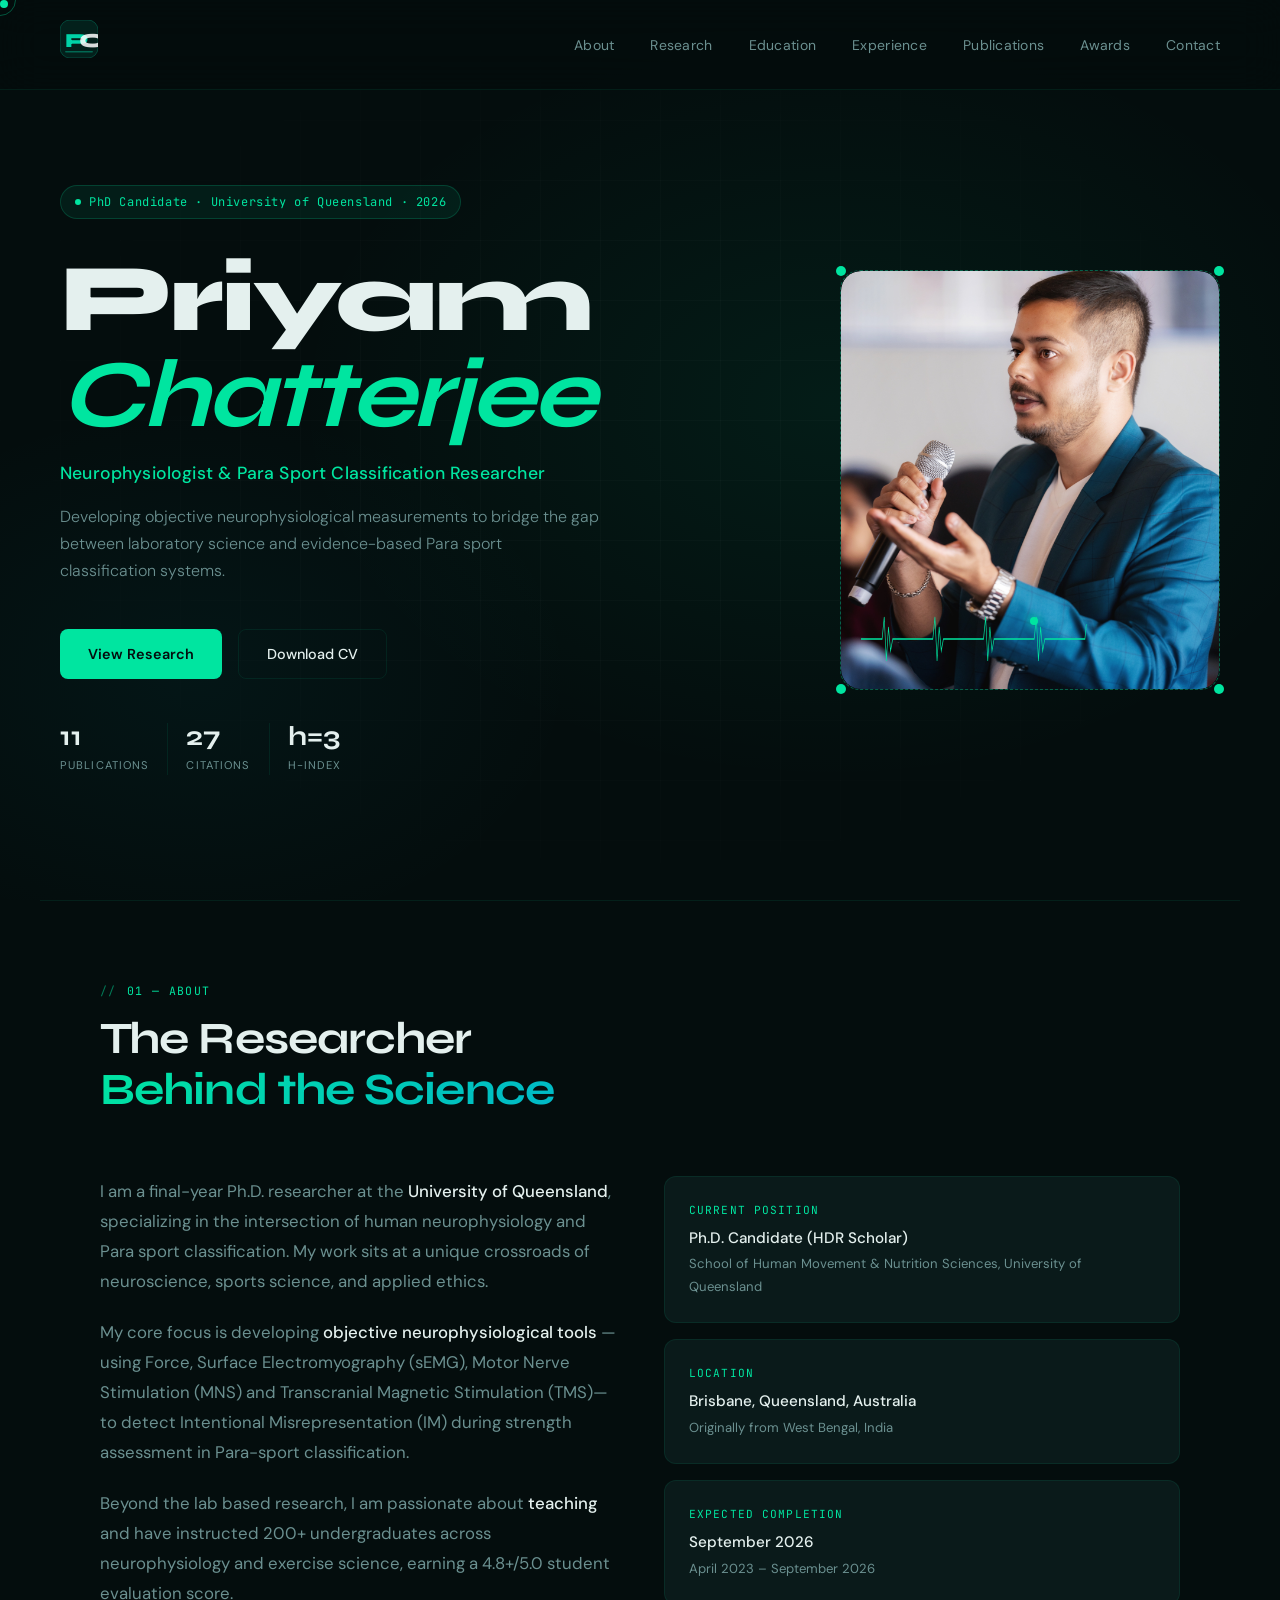
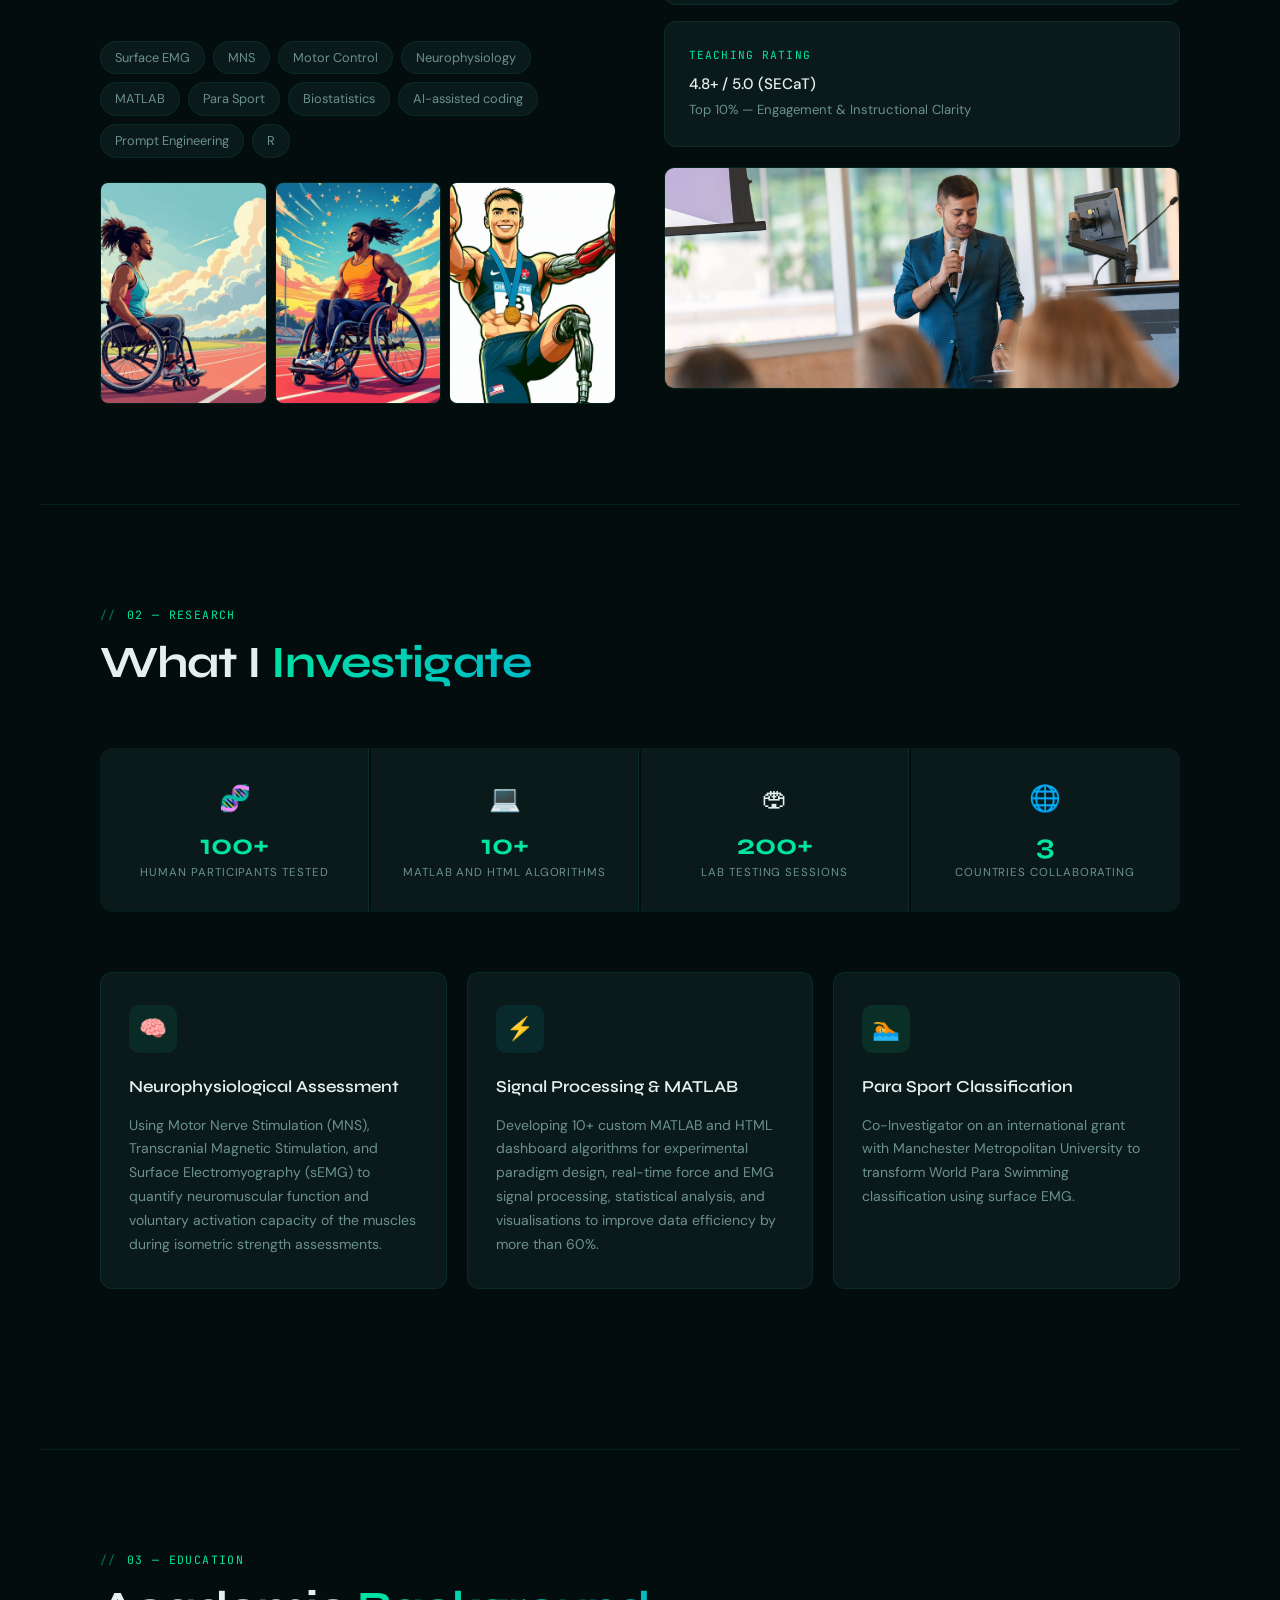
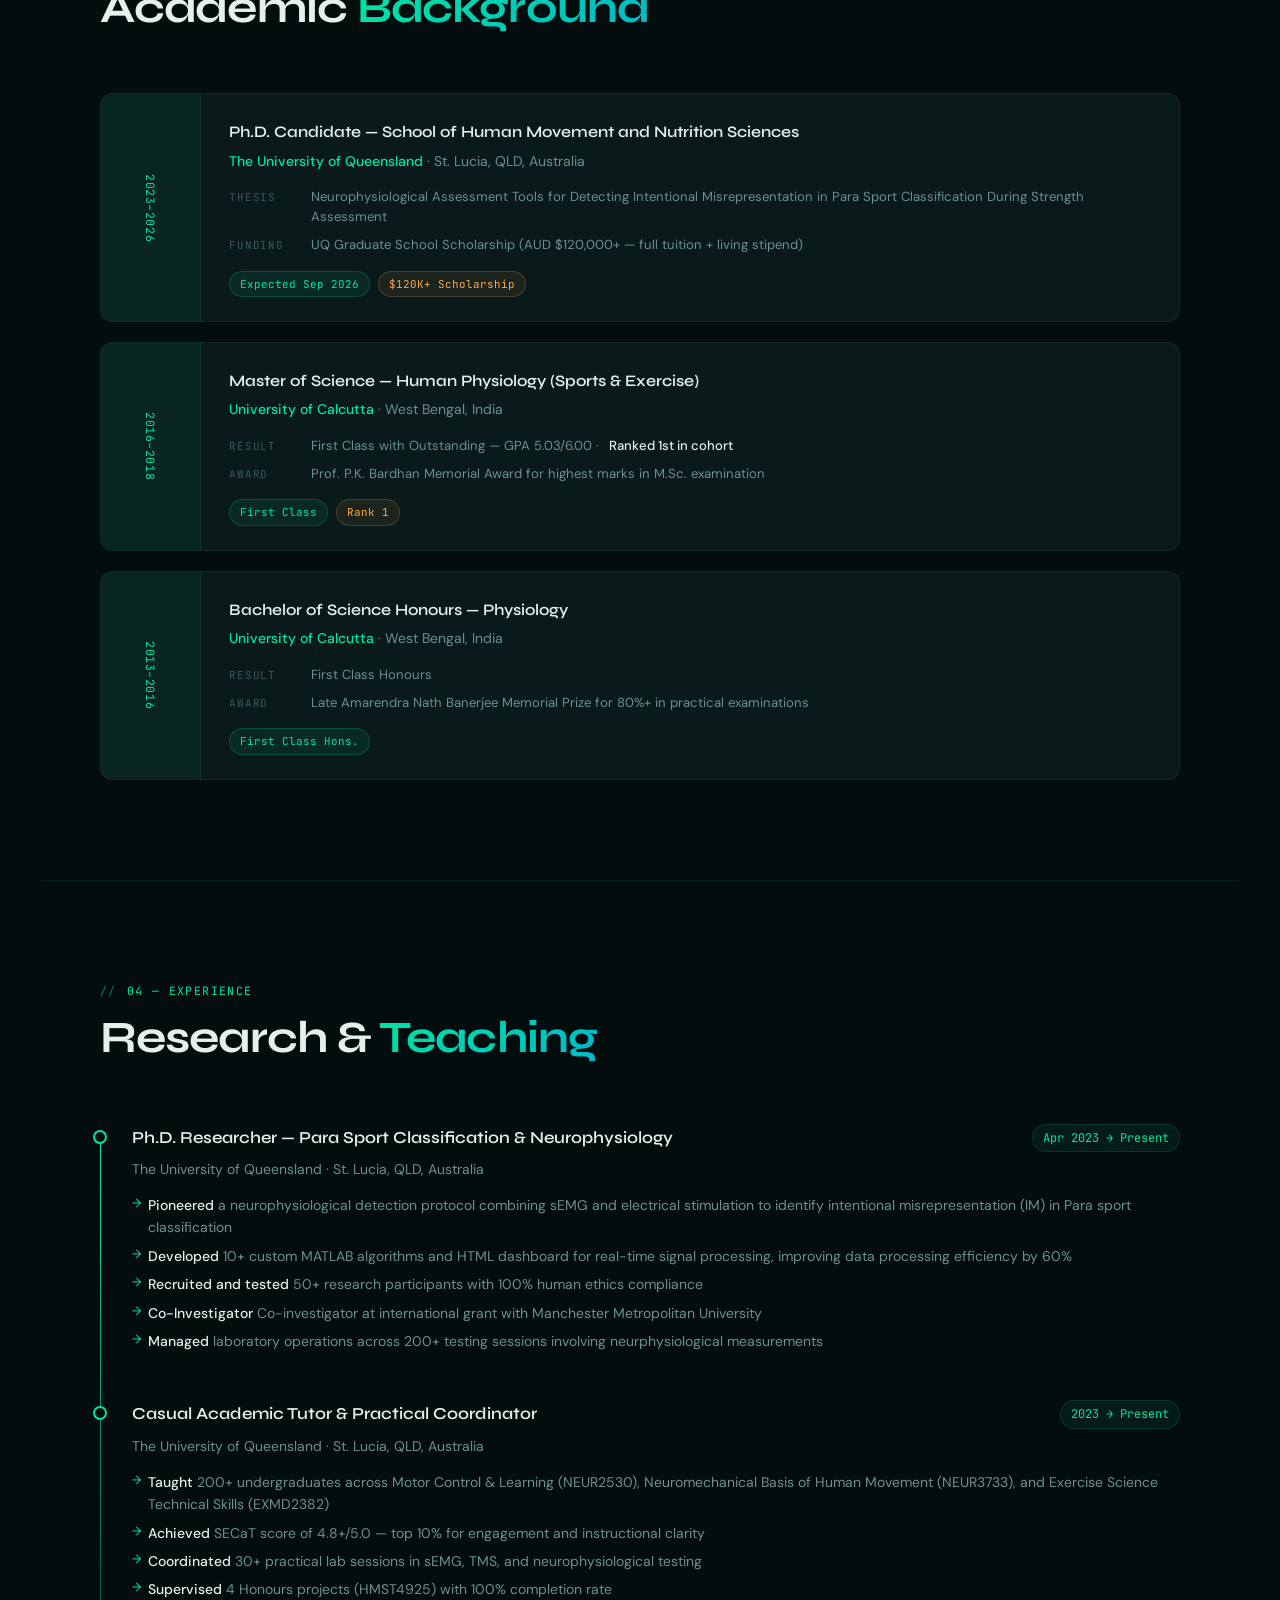
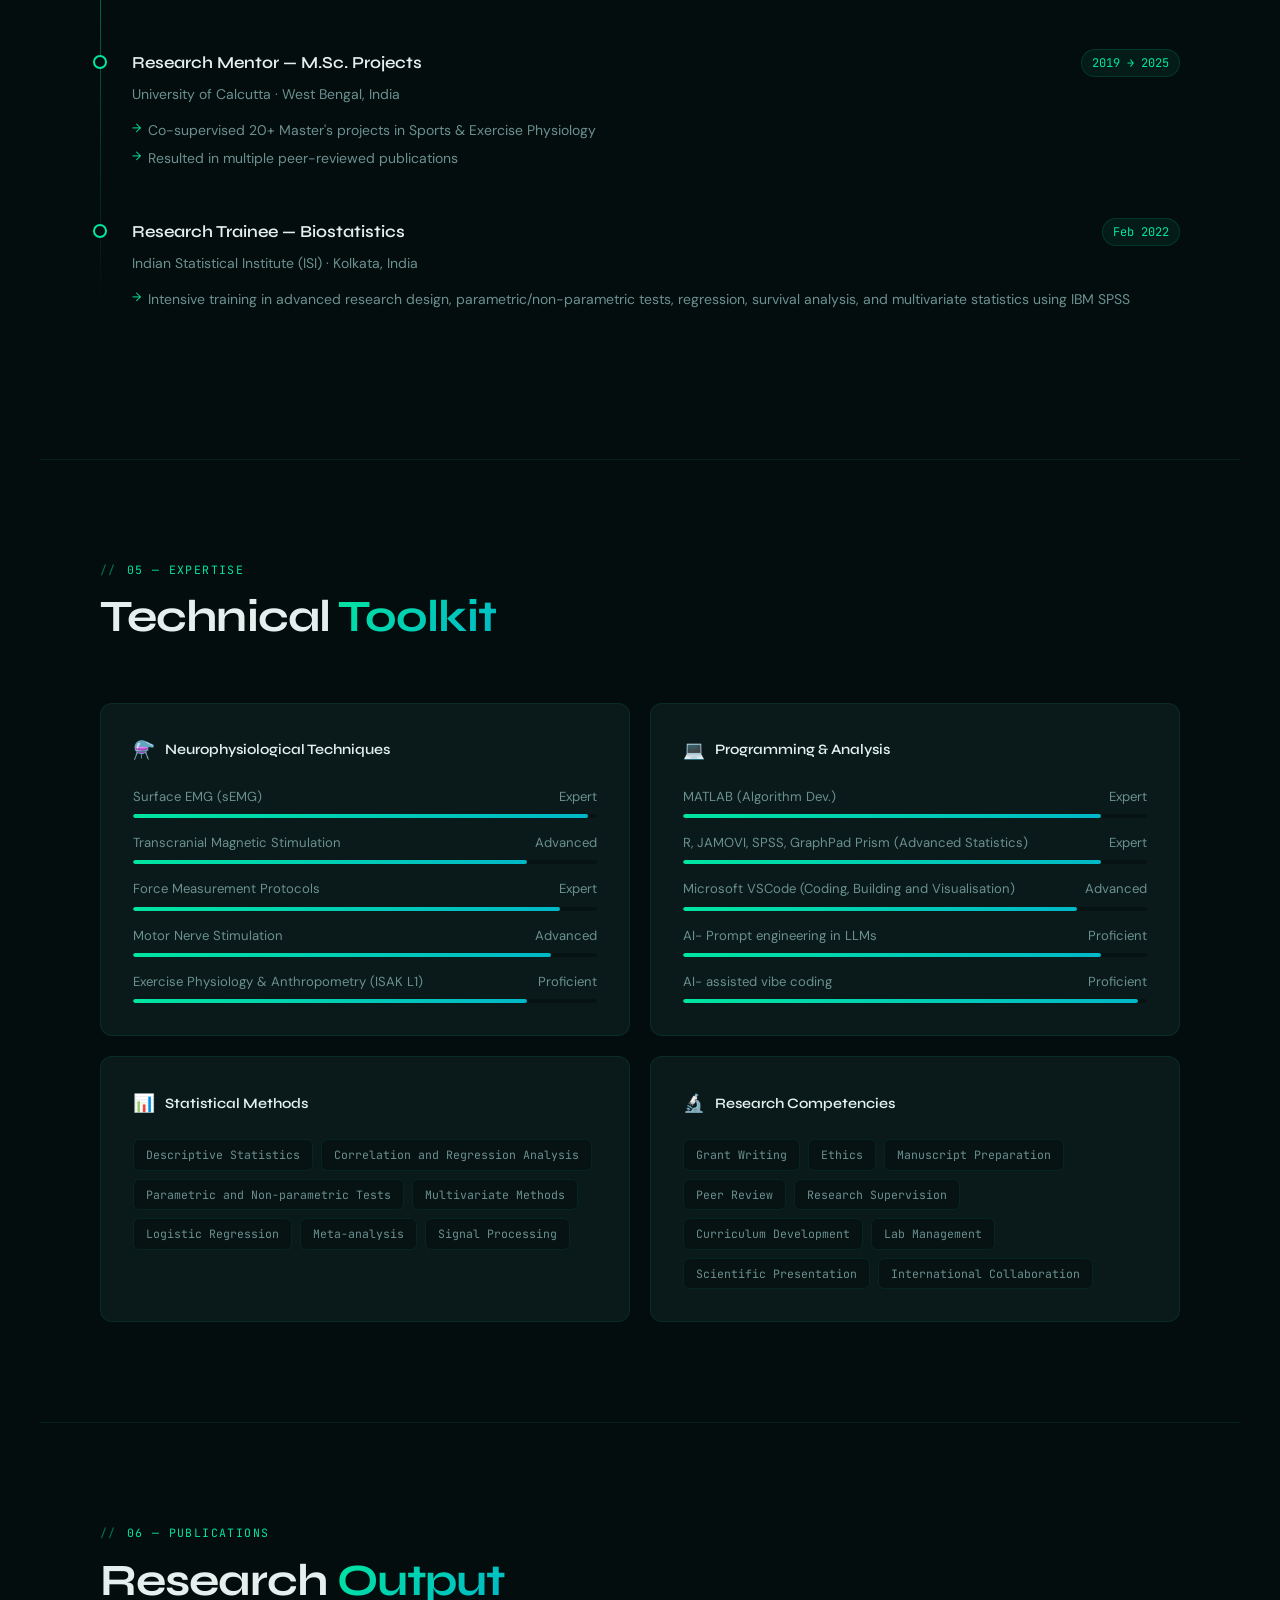
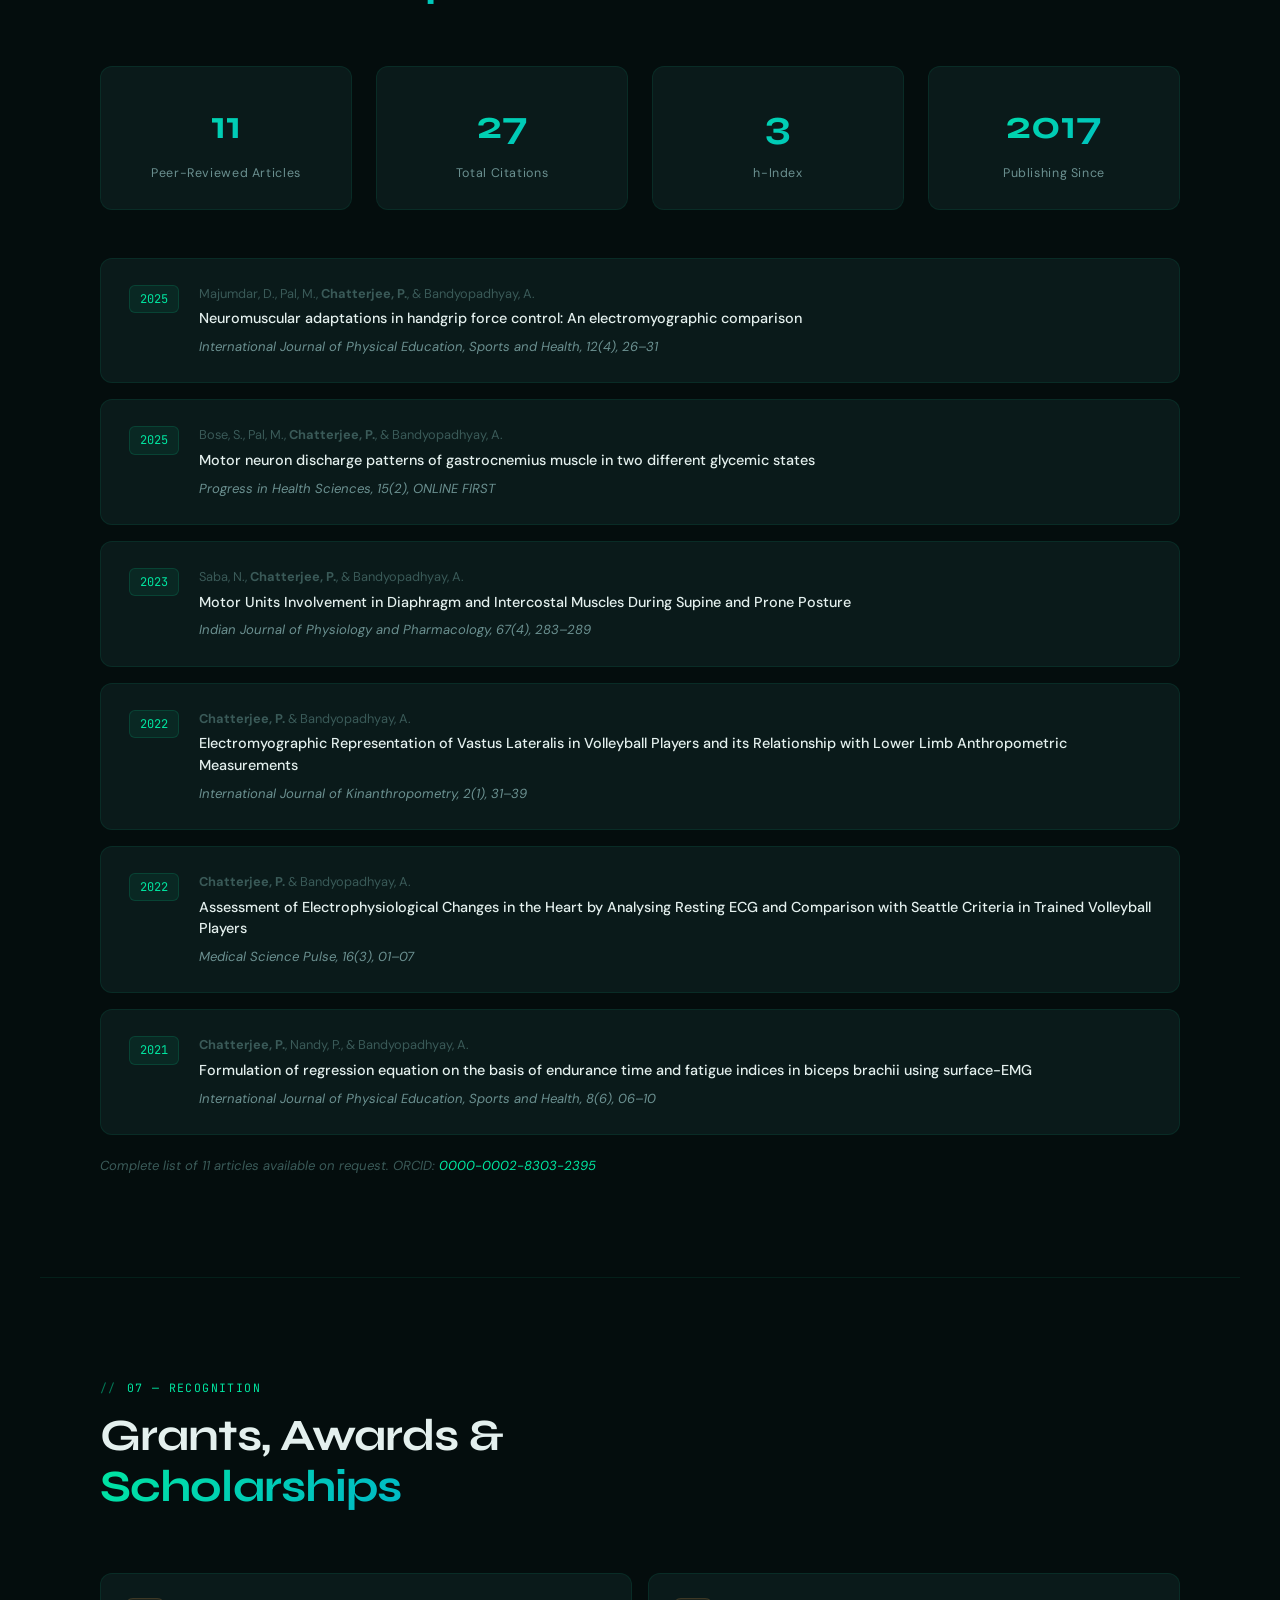
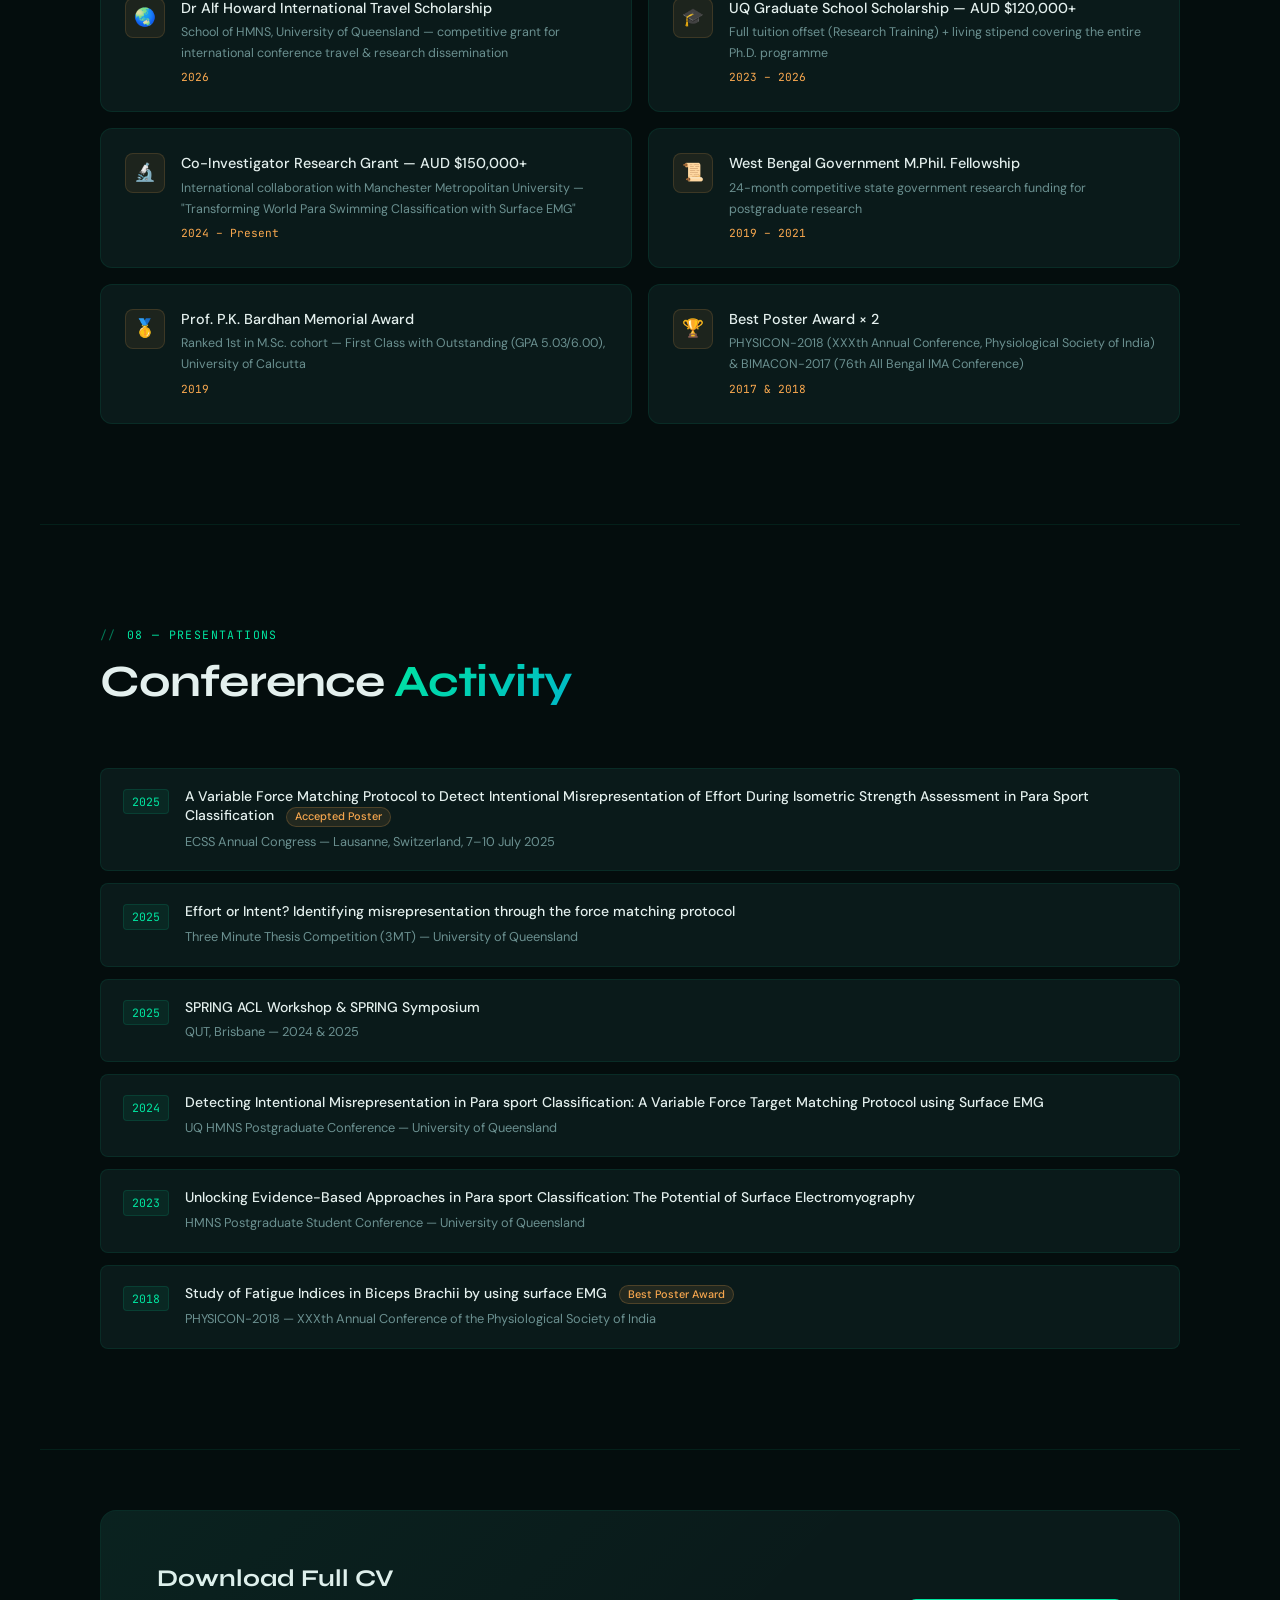
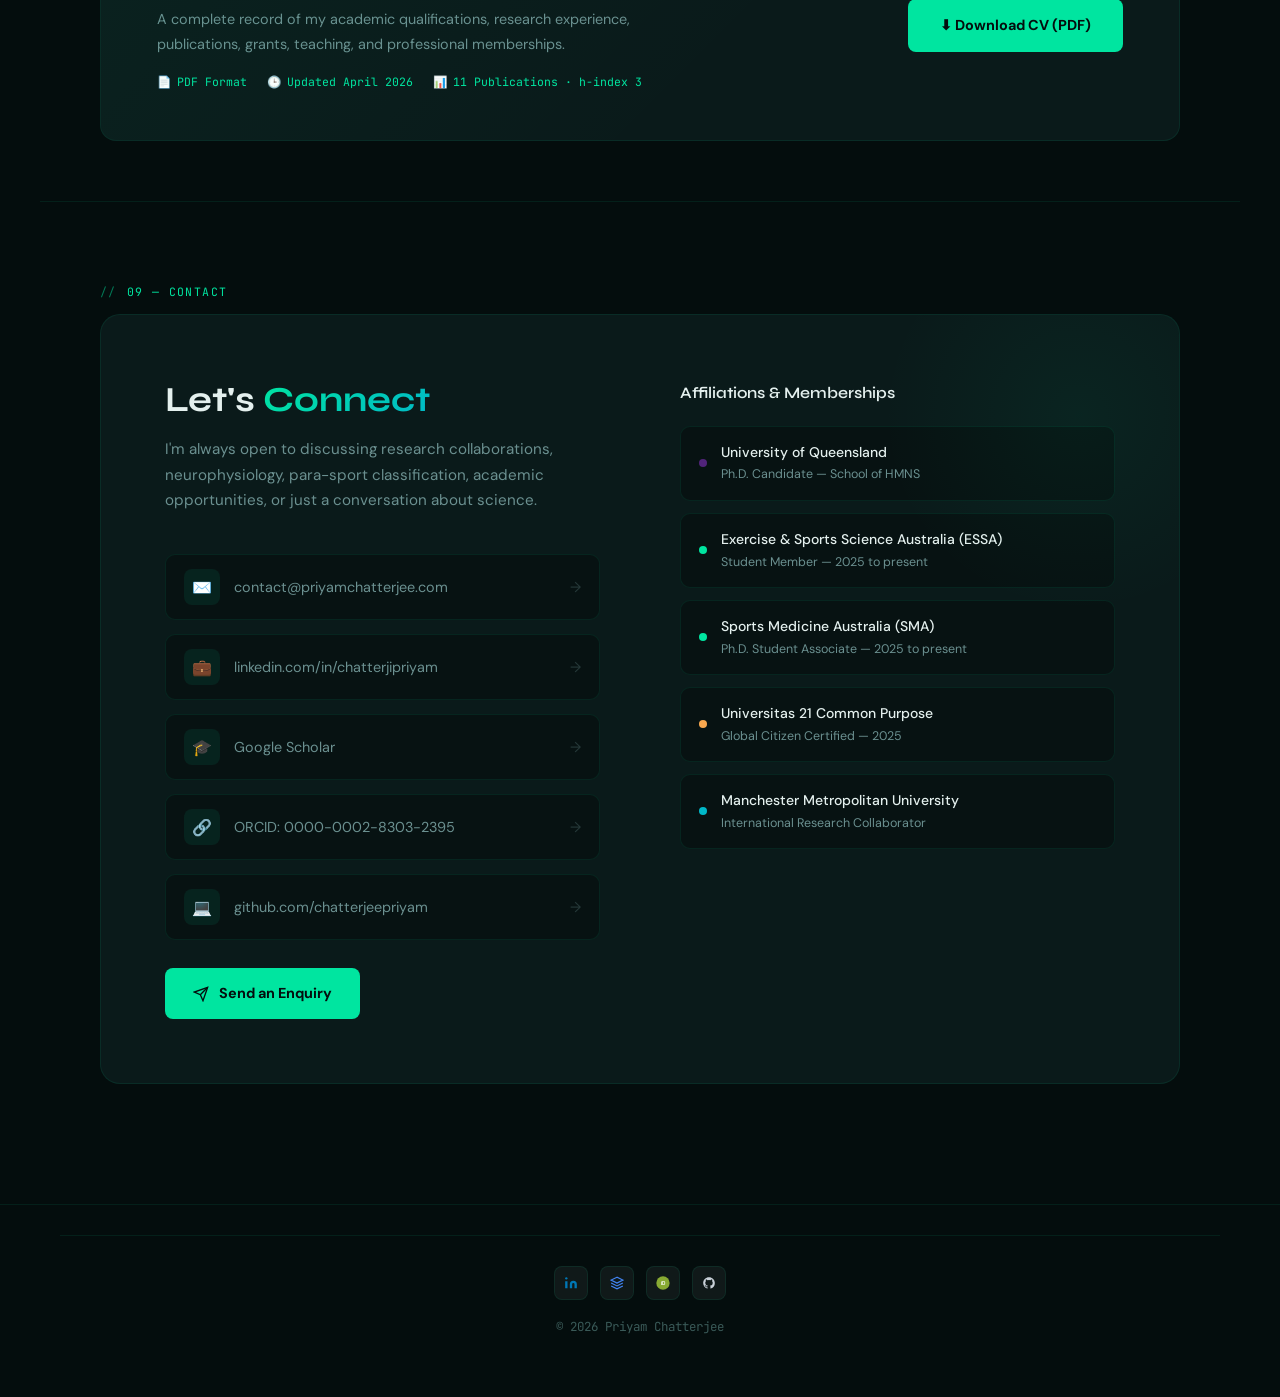
==== commit f16649de: "Add files via upload" ====
--- a/index.html
+++ b/index.html
@@ -1,96 +1,1378 @@
 <!DOCTYPE html>
 <html lang="en">
 <head>
-<meta charset="UTF-8">
-<link rel="icon" type="image/x-icon" href="favicon.ico">
-<link rel="icon" type="image/png" sizes="32x32" href="favicon-32x32.png">
-<link rel="icon" type="image/png" sizes="16x16" href="favicon-16x16.png">
-<link rel="apple-touch-icon" sizes="180x180" href="apple-touch-icon.png">
-<link rel="icon" type="image/png" sizes="192x192" href="android-chrome-192x192.png">
-<link rel="icon" type="image/png" sizes="512x512" href="android-chrome-512x512.png">
-<meta name="viewport" content="width=device-width, initial-scale=1.0"/>
-<title>Priyam Chatterjee — PhD Researcher</title>
-<link rel="preconnect" href="https://fonts.googleapis.com"/>
-<link rel="preconnect" href="https://fonts.gstatic.com" crossorigin/>
-<link href="https://fonts.googleapis.com/css2?family=Fraunces:opsz,wght@9..144,400;9..144,500;9..144,600;9..144,700&family=Inter:wght@300;400;500;600&family=JetBrains+Mono:wght@400;500&display=swap" rel="stylesheet"/>
-<link rel="stylesheet" href="css/style.css">
+  <meta charset="UTF-8">
+  <link rel="icon" type="image/x-icon" href="favicon.ico">
+  <link rel="icon" type="image/png" sizes="32x32" href="favicon-32x32.png">
+  <link rel="icon" type="image/png" sizes="16x16" href="favicon-16x16.png">
+  <link rel="apple-touch-icon" sizes="180x180" href="apple-touch-icon.png">
+  <link rel="icon" type="image/png" sizes="192x192" href="android-chrome-192x192.png">
+  <link rel="icon" type="image/png" sizes="512x512" href="android-chrome-512x512.png">
+  <meta name="viewport" content="width=device-width, initial-scale=1.0"/>
+  <title>Priyam Chatterjee — PhD Researcher</title>
+  <link rel="preconnect" href="https://fonts.googleapis.com"/>
+  <link rel="preconnect" href="https://fonts.gstatic.com" crossorigin/>
+  <link href="https://fonts.googleapis.com/css2?family=Syne:wght@400;600;700;800&family=DM+Sans:ital,wght@0,300;0,400;0,500;1,300&family=JetBrains+Mono:wght@400;500&display=swap" rel="stylesheet"/>
+  <style>
+    *, *::before, *::after { box-sizing: border-box; margin: 0; padding: 0; }
+
+    :root {
+      --bg: #040d0d;
+      --bg2: #071212;
+      --surface: #0a1a1a;
+      --surface2: #0d2020;
+      --border: rgba(0,255,180,0.08);
+      --text: #e4f0ee;
+      --muted: #6b9090;
+      --dim: #3a5a58;
+      --accent: #00e5a0;
+      --accent2: #00b8c8;
+      --accent3: #f9a84f;
+      --green: #00e5a0;
+      --grad: linear-gradient(135deg, #00e5a0, #00b8c8);
+      --grad2: linear-gradient(135deg, #00b8c8, #f9a84f);
+      --r: 12px;
+    }
+
+    html { scroll-behavior: smooth; }
+
+    body {
+      font-family: 'DM Sans', sans-serif;
+      background: var(--bg);
+      color: var(--text);
+      line-height: 1.7;
+      overflow-x: hidden;
+    }
+
+    /* ─── SCROLLBAR ─── */
+    ::-webkit-scrollbar { width: 4px; }
+    ::-webkit-scrollbar-track { background: var(--bg); }
+    ::-webkit-scrollbar-thumb { background: var(--accent); border-radius: 2px; }
+
+    /* ─── CURSOR DOT ─── */
+    .cursor {
+      width: 8px; height: 8px;
+      background: var(--accent);
+      border-radius: 50%;
+      position: fixed; top: 0; left: 0;
+      pointer-events: none;
+      z-index: 9999;
+      transition: transform 0.1s;
+      mix-blend-mode: screen;
+    }
+    .cursor-ring {
+      width: 32px; height: 32px;
+      border: 1px solid rgba(0,229,160,0.35);
+      border-radius: 50%;
+      position: fixed; top: 0; left: 0;
+      pointer-events: none;
+      z-index: 9998;
+      transition: all 0.15s ease;
+    }
+
+    /* ─── NAV ─── */
+    nav {
+      position: fixed; top: 0; left: 0; right: 0;
+      z-index: 100;
+      padding: 20px 60px;
+      display: flex; align-items: center; justify-content: space-between;
+      background: rgba(4, 13, 13, 0.92);
+      backdrop-filter: blur(20px);
+      border-bottom: 1px solid var(--border);
+      transition: padding 0.3s;
+    }
+    nav.scrolled { padding: 14px 60px; }
+
+    .nav-logo {
+      font-family: 'Syne', sans-serif;
+      font-weight: 800;
+      font-size: 1.3rem;
+      letter-spacing: -0.02em;
+      color: var(--text);
+      text-decoration: none;
+      transition: opacity 0.2s;
+    }
+    .nav-logo:hover { opacity: 0.8; }
+    .nav-logo span { color: var(--accent); }
+
+    .nav-links { display: flex; gap: 36px; list-style: none; }
+    .nav-links a {
+      font-family: 'DM Sans', sans-serif;
+      font-size: 0.875rem;
+      font-weight: 400;
+      color: var(--muted);
+      text-decoration: none;
+      letter-spacing: 0.02em;
+      transition: color 0.2s;
+      position: relative;
+    }
+    .nav-links a::after {
+      content: '';
+      position: absolute; bottom: -2px; left: 0;
+      width: 0; height: 1px;
+      background: var(--accent);
+      transition: width 0.3s;
+    }
+    .nav-links a:hover { color: var(--text); }
+    .nav-links a:hover::after { width: 100%; }
+
+    /* ─── HERO ─── */
+    #hero {
+      min-height: 0;
+      height: 100vh;
+      display: grid;
+      grid-template-columns: 1fr auto;
+      align-items: center;
+      padding: 120px 60px 60px;
+      position: relative;
+      overflow: hidden;
+      gap: 60px;
+    }
+
+    .hero-bg {
+      position: absolute; inset: 0;
+      background: radial-gradient(ellipse 70% 70% at 65% 45%, rgba(0,229,160,0.07) 0%, transparent 60%),
+                  radial-gradient(ellipse 50% 50% at 15% 75%, rgba(0,184,200,0.05) 0%, transparent 60%);
+    }
+
+    .hero-grid {
+      position: absolute; inset: 0;
+      background-image:
+        linear-gradient(rgba(255,255,255,0.02) 1px, transparent 1px),
+        linear-gradient(90deg, rgba(255,255,255,0.02) 1px, transparent 1px);
+      background-size: 60px 60px;
+      mask-image: radial-gradient(ellipse at center, black 30%, transparent 80%);
+    }
+
+    .hero-content { position: relative; z-index: 1; max-width: 620px; align-self: center; }
+
+    .hero-tag {
+      display: inline-flex; align-items: center; gap: 8px;
+      background: rgba(0,229,160,0.08);
+      border: 1px solid rgba(0,229,160,0.18);
+      border-radius: 100px;
+      padding: 6px 14px;
+      font-family: 'JetBrains Mono', monospace;
+      font-size: 0.75rem;
+      color: var(--accent);
+      letter-spacing: 0.05em;
+      margin-bottom: 32px;
+      opacity: 0;
+      animation: fadeUp 0.8s 0.1s forwards;
+    }
+    .hero-tag::before {
+      content: '';
+      width: 6px; height: 6px;
+      background: var(--green);
+      border-radius: 50%;
+      animation: pulse 2s infinite;
+    }
+
+    @keyframes pulse {
+      0%, 100% { opacity: 1; transform: scale(1); }
+      50% { opacity: 0.4; transform: scale(0.8); }
+    }
+
+    .hero-name {
+      font-family: 'Syne', sans-serif;
+      font-size: clamp(3.2rem, 7.5vw, 6.5rem);
+      font-weight: 800;
+      line-height: 1.0;
+      letter-spacing: -0.03em;
+      color: var(--text);
+      opacity: 0;
+      animation: fadeUp 0.8s 0.2s forwards;
+    }
+
+    .hero-name .line { display: block; font-weight: 800; }
+    .hero-name .accent-line {
+      font-style: italic;
+      font-weight: 700;
+      color: var(--accent);
+      /* rich teal — not gradient, matches screenshot */
+      background: none;
+      -webkit-text-fill-color: var(--accent);
+    }
+
+    .hero-role {
+      font-family: 'DM Sans', sans-serif;
+      font-size: 1.1rem;
+      font-weight: 500;
+      color: var(--accent);
+      margin-top: 16px;
+      opacity: 0;
+      animation: fadeUp 0.8s 0.3s forwards;
+      letter-spacing: 0.01em;
+    }
+
+    .hero-subtitle {
+      font-size: 1rem;
+      color: var(--muted);
+      font-weight: 300;
+      margin-top: 14px;
+      max-width: 540px;
+      line-height: 1.7;
+      opacity: 0;
+      animation: fadeUp 0.8s 0.4s forwards;
+    }
+    .hero-subtitle strong { color: var(--text); font-weight: 500; }
+
+    .hero-stats {
+      display: flex; gap: 0;
+      margin-top: 44px;
+      opacity: 0;
+      animation: fadeUp 0.8s 0.6s forwards;
+    }
+    .stat-item {
+      display: flex; flex-direction: column;
+      padding: 0 18px 0 0;
+      margin-right: 18px;
+      border-right: 1px solid var(--border);
+      white-space: nowrap;
+    }
+    .stat-item:last-child { border-right: none; }
+    .stat-num {
+      font-family: 'Syne', sans-serif;
+      font-size: 1.7rem;
+      font-weight: 700;
+      color: var(--text);
+      line-height: 1;
+      white-space: nowrap;
+    }
+    .stat-label {
+      font-size: 0.7rem;
+      color: var(--muted);
+      text-transform: uppercase;
+      letter-spacing: 0.1em;
+      margin-top: 6px;
+    }
+
+    .hero-cta {
+      display: flex; gap: 16px; margin-top: 44px;
+      opacity: 0;
+      animation: fadeUp 0.8s 0.65s forwards;
+    }
+
+    .btn {
+      display: inline-flex; align-items: center; gap: 8px;
+      padding: 12px 28px;
+      border-radius: 8px;
+      font-family: 'DM Sans', sans-serif;
+      font-size: 0.9rem;
+      font-weight: 500;
+      text-decoration: none;
+      transition: all 0.25s;
+      cursor: pointer;
+      border: none;
+    }
+    .btn-primary {
+      background: var(--accent);
+      color: #040d0d;
+      font-weight: 600;
+    }
+    .btn-primary:hover {
+      opacity: 0.85;
+      transform: translateY(-2px);
+      box-shadow: 0 12px 32px rgba(0,229,160,0.25);
+    }
+    .btn-secondary {
+      background: transparent;
+      color: var(--text);
+      border: 1px solid var(--border);
+    }
+    .btn-secondary:hover {
+      border-color: var(--accent);
+      color: var(--accent);
+      transform: translateY(-2px);
+    }
+
+    /* ─── HERO VISUAL CARD ─── */
+    .hero-photo-wrap {
+      position: relative;
+      z-index: 1;
+      display: flex;
+      align-items: center;
+      justify-content: flex-end;
+      align-self: center;
+      opacity: 0;
+      animation: fadeIn 1s 0.8s forwards;
+    }
+    .hero-visual-card {
+      width: 380px; height: 420px;
+      border-radius: 20px;
+      background: rgba(10, 26, 26, 0.9);
+      border: 1px dashed rgba(0,229,160,0.35);
+      position: relative;
+      overflow: visible;
+      display: flex; align-items: center; justify-content: center;
+    }
+
+    /* Corner dots */
+    .vc-corner {
+      position: absolute;
+      width: 10px; height: 10px;
+      border-radius: 50%;
+      background: var(--accent);
+    }
+    .vc-corner.tl { top: -5px; left: -5px; }
+    .vc-corner.tr { top: -5px; right: -5px; }
+    .vc-corner.bl { bottom: -5px; left: -5px; }
+    .vc-corner.br { bottom: -5px; right: -5px; }
+
+    /* Photo area */
+    .hero-photo-inner {
+      width: 100%; height: 100%;
+      border-radius: 20px;
+      overflow: hidden;
+      display: flex; flex-direction: column;
+      align-items: center; justify-content: center;
+      gap: 12px;
+      background: rgba(7,18,18,0.95);
+      position: relative;
+    }
+    .hero-photo-inner img {
+      width: 100%; height: 100%;
+      object-fit: cover;
+      border-radius: 20px;
+    }
+    .hero-photo-initials {
+      font-family: 'Syne', sans-serif;
+      font-size: 5rem; font-weight: 800;
+      color: rgba(0,229,160,0.12);
+      letter-spacing: -0.05em;
+      line-height: 1;
+    }
+    .hero-photo-hint {
+      font-family: 'JetBrains Mono', monospace;
+      font-size: 0.72rem;
+      color: var(--dim);
+      letter-spacing: 0.05em;
+    }
+
+    /* Floating chips */
+    .vc-chip {
+      position: absolute;
+      background: #0d1f2d;
+      border: 1px solid rgba(0,229,160,0.15);
+      border-radius: 12px;
+      padding: 10px 14px;
+      display: flex; align-items: center; gap: 10px;
+      box-shadow: 0 8px 32px rgba(0,0,0,0.5);
+      animation: chipFloat 4s ease-in-out infinite;
+    }
+    .vc-chip.top-right {
+      top: -28px; right: -28px;
+      animation-delay: 0s;
+    }
+    .vc-chip.bot-left {
+      bottom: 50px; left: -36px;
+      animation-delay: -2s;
+    }
+    @keyframes chipFloat {
+      0%, 100% { transform: translateY(0px); }
+      50% { transform: translateY(-8px); }
+    }
+    .chip-icon {
+      width: 30px; height: 30px;
+      border-radius: 8px;
+      display: flex; align-items: center; justify-content: center;
+      font-size: 0.9rem;
+    }
+    .chip-icon.orange { background: rgba(249,168,79,0.15); }
+    .chip-icon.pink   { background: rgba(249,79,160,0.15); }
+    .chip-label { font-family: 'JetBrains Mono', monospace; }
+    .chip-label-top { font-size: 0.6rem; color: var(--muted); letter-spacing: 0.1em; text-transform: uppercase; }
+    .chip-label-main { font-size: 0.82rem; color: var(--text); font-weight: 500; }
+
+    /* EMG waveform at bottom */
+    .vc-waveform {
+      position: absolute;
+      bottom: 20px; left: 0; right: 0;
+      height: 60px;
+      overflow: hidden;
+      padding: 0 20px;
+    }
+    .vc-waveform svg {
+      width: 100%; height: 100%;
+    }
+    .waveform-path {
+      stroke: var(--accent);
+      stroke-width: 1.5;
+      fill: none;
+      stroke-dasharray: 1000;
+      stroke-dashoffset: 1000;
+      animation: drawWave 3s ease forwards 1.5s, scrollWave 6s linear infinite 4.5s;
+    }
+    @keyframes drawWave {
+      to { stroke-dashoffset: 0; }
+    }
+    @keyframes scrollWave {
+      from { transform: translateX(0); }
+      to { transform: translateX(-50%); }
+    }
+
+    /* Scanning dot on waveform */
+    .vc-scan-dot {
+      position: absolute;
+      bottom: 44px; left: 50%;
+      width: 8px; height: 8px;
+      background: var(--accent);
+      border-radius: 50%;
+      box-shadow: 0 0 10px var(--accent);
+      animation: scanPulse 1.5s ease-in-out infinite 2s;
+    }
+    @keyframes scanPulse {
+      0%, 100% { opacity: 1; box-shadow: 0 0 6px var(--accent); }
+      50% { opacity: 0.4; box-shadow: 0 0 18px var(--accent); }
+    }
+
+    @keyframes fadeUp {
+      from { opacity: 0; transform: translateY(24px); }
+      to { opacity: 1; transform: translateY(0); }
+    }
+    @keyframes fadeIn {
+      from { opacity: 0; }
+      to { opacity: 1; }
+    }
+
+    /* ─── SECTIONS COMMON ─── */
+    section {
+      padding: 100px 60px;
+      max-width: 1200px;
+      margin: 0 auto;
+    }
+
+    .section-label {
+      font-family: 'JetBrains Mono', monospace;
+      font-size: 0.72rem;
+      color: var(--accent);
+      letter-spacing: 0.12em;
+      text-transform: uppercase;
+      margin-bottom: 12px;
+      display: flex; align-items: center; gap: 10px;
+    }
+    .section-label::before {
+      content: '//';
+      opacity: 0.5;
+    }
+
+    .section-title {
+      font-family: 'Syne', sans-serif;
+      font-size: clamp(1.8rem, 3.5vw, 2.8rem);
+      font-weight: 700;
+      line-height: 1.15;
+      letter-spacing: -0.02em;
+      margin-bottom: 60px;
+    }
+    .section-title em {
+      font-style: normal;
+      background: var(--grad);
+      -webkit-background-clip: text;
+      -webkit-text-fill-color: transparent;
+      background-clip: text;
+    }
+
+    /* ─── DIVIDER ─── */
+    .divider {
+      height: 1px;
+      background: var(--border);
+      max-width: 1200px;
+      margin: 0 auto;
+    }
+
+    /* ─── ABOUT / BIO ─── */
+    #about { padding-top: 80px; }
+    .about-grid {
+      display: grid;
+      grid-template-columns: 1fr 1fr;
+      gap: 48px;
+      align-items: start;
+    }
+    .about-text p {
+      color: var(--muted);
+      font-size: 1.05rem;
+      line-height: 1.8;
+      margin-bottom: 20px;
+    }
+    .about-text p strong { color: var(--text); font-weight: 500; }
+
+    .about-tags {
+      display: flex; flex-wrap: wrap; gap: 8px;
+      margin-top: 32px;
+    }
+    .tag {
+      padding: 5px 14px;
+      border-radius: 100px;
+      font-size: 0.8rem;
+      border: 1px solid var(--border);
+      color: var(--muted);
+      background: var(--surface);
+      transition: all 0.2s;
+    }
+    .tag:hover { border-color: var(--accent2); color: var(--accent2); }
+
+    .about-cards { display: flex; flex-direction: column; gap: 16px; }
+    .info-card {
+      background: var(--surface);
+      border: 1px solid var(--border);
+      border-radius: var(--r);
+      padding: 24px;
+      transition: border-color 0.3s, transform 0.3s;
+    }
+    .info-card:hover { border-color: rgba(0,229,160,0.25); transform: translateX(4px); }
+    .info-card-label {
+      font-family: 'JetBrains Mono', monospace;
+      font-size: 0.7rem;
+      color: var(--accent);
+      letter-spacing: 0.1em;
+      text-transform: uppercase;
+      margin-bottom: 6px;
+    }
+    .info-card-value { font-size: 0.95rem; color: var(--text); font-weight: 500; }
+    .info-card-sub { font-size: 0.82rem; color: var(--muted); margin-top: 2px; }
+
+    /* ─── RESEARCH ─── */
+    #research { background: none; }
+    .research-grid {
+      display: grid;
+      grid-template-columns: repeat(3, 1fr);
+      gap: 20px;
+      margin-bottom: 60px;
+    }
+    .research-card {
+      background: var(--surface);
+      border: 1px solid var(--border);
+      border-radius: var(--r);
+      padding: 32px 28px;
+      transition: all 0.3s;
+      position: relative;
+      overflow: hidden;
+    }
+    .research-card::before {
+      content: '';
+      position: absolute; top: 0; left: 0; right: 0;
+      height: 2px;
+      opacity: 0;
+      transition: opacity 0.3s;
+    }
+    .research-card:nth-child(1)::before { background: var(--grad); }
+    .research-card:nth-child(2)::before { background: var(--grad2); }
+    .research-card:nth-child(3)::before { background: linear-gradient(90deg, var(--green), var(--accent)); }
+    .research-card:hover { border-color: rgba(0,229,160,0.18); transform: translateY(-4px); box-shadow: 0 20px 40px rgba(0,0,0,0.3); }
+    .research-card:hover::before { opacity: 1; }
+
+    .research-icon {
+      width: 48px; height: 48px;
+      border-radius: 10px;
+      display: flex; align-items: center; justify-content: center;
+      font-size: 1.4rem;
+      margin-bottom: 20px;
+    }
+    .research-card:nth-child(1) .research-icon { background: rgba(0,229,160,0.08); }
+    .research-card:nth-child(2) .research-icon { background: rgba(0,184,200,0.1); }
+    .research-card:nth-child(3) .research-icon { background: rgba(0,229,160,0.1); }
+
+    .research-card h3 {
+      font-family: 'Syne', sans-serif;
+      font-size: 1.05rem;
+      font-weight: 600;
+      margin-bottom: 12px;
+      color: var(--text);
+    }
+    .research-card p { font-size: 0.875rem; color: var(--muted); line-height: 1.7; }
+
+    /* Thesis block */
+    .thesis-block {
+      background: var(--surface);
+      border: 1px solid var(--border);
+      border-radius: var(--r);
+      padding: 40px;
+      position: relative;
+      overflow: hidden;
+    }
+    .thesis-block::before {
+      content: '"';
+      position: absolute; top: -20px; right: 30px;
+      font-family: 'Syne', sans-serif;
+      font-size: 12rem;
+      color: rgba(0,229,160,0.04);
+      line-height: 1;
+      pointer-events: none;
+    }
+    .thesis-block h3 {
+      font-family: 'Syne', sans-serif;
+      font-size: 0.8rem;
+      font-weight: 600;
+      color: var(--accent);
+      letter-spacing: 0.08em;
+      text-transform: uppercase;
+      margin-bottom: 16px;
+    }
+    .thesis-block p {
+      font-size: 1.15rem;
+      color: var(--text);
+      font-weight: 400;
+      line-height: 1.7;
+      font-style: italic;
+    }
+    .thesis-supervisors {
+      display: flex; flex-wrap: wrap; gap: 10px;
+      margin-top: 24px;
+    }
+    .supervisor-chip {
+      display: flex; align-items: center; gap: 8px;
+      background: var(--bg2);
+      border: 1px solid var(--border);
+      border-radius: 8px;
+      padding: 8px 14px;
+      font-size: 0.8rem;
+      color: var(--muted);
+    }
+    .supervisor-chip span { color: var(--text); font-weight: 500; }
+
+    /* ─── EXPERIENCE TIMELINE ─── */
+    #experience { background: none; }
+    .timeline { position: relative; padding-left: 32px; }
+    .timeline::before {
+      content: '';
+      position: absolute; left: 0; top: 8px; bottom: 8px;
+      width: 1px;
+      background: linear-gradient(to bottom, var(--accent), transparent);
+    }
+    .timeline-item {
+      position: relative;
+      margin-bottom: 48px;
+      opacity: 0;
+      transform: translateX(-20px);
+      transition: opacity 0.6s, transform 0.6s;
+    }
+    .timeline-item.visible { opacity: 1; transform: translateX(0); }
+    .timeline-dot {
+      position: absolute; left: -39px; top: 6px;
+      width: 14px; height: 14px;
+      border-radius: 50%;
+      background: var(--bg);
+      border: 2px solid var(--accent);
+      transition: background 0.3s;
+    }
+    .timeline-item:hover .timeline-dot { background: var(--accent); }
+
+    .timeline-header {
+      display: flex; justify-content: space-between; align-items: flex-start;
+      margin-bottom: 6px;
+    }
+    .timeline-role {
+      font-family: 'Syne', sans-serif;
+      font-size: 1.05rem;
+      font-weight: 600;
+      color: var(--text);
+    }
+    .timeline-date {
+      font-family: 'JetBrains Mono', monospace;
+      font-size: 0.75rem;
+      color: var(--accent);
+      background: rgba(0,229,160,0.07);
+      border: 1px solid rgba(0,229,160,0.14);
+      padding: 3px 10px;
+      border-radius: 100px;
+      white-space: nowrap;
+      margin-left: 16px;
+    }
+    .timeline-org {
+      font-size: 0.875rem;
+      color: var(--muted);
+      margin-bottom: 12px;
+    }
+    .timeline-items {
+      list-style: none;
+      display: flex; flex-direction: column; gap: 6px;
+    }
+    .timeline-items li {
+      font-size: 0.875rem;
+      color: var(--muted);
+      padding-left: 16px;
+      position: relative;
+      line-height: 1.6;
+    }
+    .timeline-items li::before {
+      content: '→';
+      position: absolute; left: 0;
+      color: var(--accent);
+      font-size: 0.75rem;
+    }
+    .timeline-items li strong { color: var(--text); font-weight: 500; }
+
+    /* ─── SKILLS ─── */
+    #skills { background: none; }
+    .skills-grid {
+      display: grid;
+      grid-template-columns: repeat(2, 1fr);
+      gap: 20px;
+    }
+    .skill-group {
+      background: var(--surface);
+      border: 1px solid var(--border);
+      border-radius: var(--r);
+      padding: 32px;
+    }
+    .skill-group-title {
+      font-family: 'Syne', sans-serif;
+      font-size: 0.9rem;
+      font-weight: 600;
+      color: var(--text);
+      margin-bottom: 20px;
+      display: flex; align-items: center; gap: 10px;
+    }
+    .skill-group-title .icon { font-size: 1.1rem; }
+
+    .skill-bars { display: flex; flex-direction: column; gap: 14px; }
+    .skill-bar-item { }
+    .skill-bar-label {
+      display: flex; justify-content: space-between;
+      font-size: 0.82rem;
+      color: var(--muted);
+      margin-bottom: 6px;
+    }
+    .skill-bar-track {
+      height: 4px;
+      background: var(--bg2);
+      border-radius: 2px;
+      overflow: hidden;
+    }
+    .skill-bar-fill {
+      height: 100%;
+      border-radius: 2px;
+      background: var(--grad);
+      width: 0;
+      transition: width 1.2s cubic-bezier(0.4,0,0.2,1);
+    }
+    .skill-bar-fill.animated { }
+
+    .skill-tags-list { display: flex; flex-wrap: wrap; gap: 8px; }
+    .skill-tag {
+      padding: 5px 12px;
+      border-radius: 6px;
+      font-family: 'JetBrains Mono', monospace;
+      font-size: 0.72rem;
+      background: var(--bg2);
+      border: 1px solid var(--border);
+      color: var(--muted);
+      transition: all 0.2s;
+    }
+    .skill-tag:hover { border-color: var(--accent); color: var(--accent); }
+
+    /* ─── PUBLICATIONS ─── */
+    #publications { background: none; }
+    .pub-metrics {
+      display: flex; gap: 24px; margin-bottom: 48px; flex-wrap: wrap;
+    }
+    .metric-card {
+      background: var(--surface);
+      border: 1px solid var(--border);
+      border-radius: var(--r);
+      padding: 24px 32px;
+      text-align: center;
+      min-width: 130px;
+      flex: 1;
+      transition: border-color 0.3s, transform 0.3s;
+    }
+    .metric-card:hover { border-color: rgba(0,229,160,0.25); transform: translateY(-3px); }
+    .metric-num {
+      font-family: 'Syne', sans-serif;
+      font-size: 2.5rem;
+      font-weight: 700;
+      background: var(--grad);
+      -webkit-background-clip: text;
+      -webkit-text-fill-color: transparent;
+      background-clip: text;
+    }
+    .metric-label { font-size: 0.78rem; color: var(--muted); margin-top: 4px; letter-spacing: 0.05em; }
+
+    .pub-list { display: flex; flex-direction: column; gap: 16px; }
+    .pub-card {
+      background: var(--surface);
+      border: 1px solid var(--border);
+      border-radius: var(--r);
+      padding: 24px 28px;
+      display: flex; gap: 20px; align-items: flex-start;
+      transition: all 0.25s;
+    }
+    .pub-card:hover { border-color: rgba(0,229,160,0.18); transform: translateX(4px); }
+    .pub-year {
+      font-family: 'JetBrains Mono', monospace;
+      font-size: 0.75rem;
+      color: var(--accent);
+      background: rgba(0,229,160,0.07);
+      border: 1px solid rgba(0,229,160,0.14);
+      padding: 3px 10px;
+      border-radius: 6px;
+      white-space: nowrap;
+      height: fit-content;
+      margin-top: 2px;
+    }
+    .pub-content { flex: 1; }
+    .pub-title {
+      font-size: 0.9rem;
+      color: var(--text);
+      font-weight: 500;
+      line-height: 1.5;
+      margin-bottom: 6px;
+    }
+    .pub-journal { font-size: 0.82rem; color: var(--muted); font-style: italic; }
+    .pub-authors { font-size: 0.8rem; color: var(--dim); margin-bottom: 4px; }
+
+    /* ─── AWARDS ─── */
+    #awards { background: none; }
+    .awards-grid {
+      display: grid;
+      grid-template-columns: repeat(2, 1fr);
+      gap: 16px;
+    }
+    .award-card {
+      background: var(--surface);
+      border: 1px solid var(--border);
+      border-radius: var(--r);
+      padding: 24px;
+      display: flex; gap: 16px; align-items: flex-start;
+      transition: all 0.25s;
+    }
+    .award-card:hover { border-color: rgba(249,168,79,0.3); transform: translateY(-3px); }
+    .award-icon {
+      width: 40px; height: 40px; flex-shrink: 0;
+      border-radius: 8px;
+      background: rgba(249,168,79,0.08);
+      border: 1px solid rgba(249,168,79,0.15);
+      display: flex; align-items: center; justify-content: center;
+      font-size: 1.1rem;
+    }
+    .award-name {
+      font-size: 0.9rem; color: var(--text); font-weight: 500;
+      line-height: 1.4; margin-bottom: 4px;
+    }
+    .award-body { font-size: 0.78rem; color: var(--muted); }
+    .award-year {
+      font-family: 'JetBrains Mono', monospace;
+      font-size: 0.7rem; color: var(--accent3);
+      margin-top: 4px;
+    }
+
+    /* ─── CONFERENCES ─── */
+    #conferences { background: none; }
+    .conf-list { display: flex; flex-direction: column; gap: 12px; }
+    .conf-item {
+      background: var(--surface);
+      border: 1px solid var(--border);
+      border-radius: 8px;
+      padding: 18px 22px;
+      display: flex; gap: 16px; align-items: flex-start;
+      transition: all 0.25s;
+    }
+    .conf-item:hover { border-color: rgba(0,229,160,0.18); }
+    .conf-year {
+      font-family: 'JetBrains Mono', monospace;
+      font-size: 0.72rem; color: var(--green);
+      background: rgba(0,229,160,0.07);
+      border: 1px solid rgba(0,229,160,0.12);
+      padding: 2px 8px; border-radius: 4px;
+      white-space: nowrap; height: fit-content;
+      margin-top: 2px;
+    }
+    .conf-content { flex: 1; }
+    .conf-title { font-size: 0.875rem; color: var(--text); font-weight: 500; line-height: 1.4; margin-bottom: 4px; }
+    .conf-venue { font-size: 0.8rem; color: var(--muted); }
+    .conf-badge {
+      display: inline-block;
+      background: rgba(249,168,79,0.1);
+      border: 1px solid rgba(249,168,79,0.2);
+      color: var(--accent3);
+      font-size: 0.68rem;
+      padding: 1px 8px; border-radius: 100px;
+      margin-left: 8px;
+      font-weight: 500;
+    }
+
+    /* ─── CONTACT ─── */
+    #contact {
+      padding: 80px 60px 120px;
+    }
+    .contact-wrapper {
+      background: var(--surface);
+      border: 1px solid var(--border);
+      border-radius: 20px;
+      padding: 64px;
+      display: grid;
+      grid-template-columns: 1fr 1fr;
+      gap: 80px;
+      position: relative;
+      overflow: hidden;
+    }
+    .contact-wrapper::before {
+      content: '';
+      position: absolute; top: -100px; right: -100px;
+      width: 400px; height: 400px;
+      background: radial-gradient(circle, rgba(0,229,160,0.05) 0%, transparent 70%);
+      pointer-events: none;
+    }
+    .contact-heading {
+      font-family: 'Syne', sans-serif;
+      font-size: 2.2rem;
+      font-weight: 700;
+      line-height: 1.2;
+      margin-bottom: 16px;
+    }
+    .contact-heading em {
+      font-style: normal;
+      background: var(--grad);
+      -webkit-background-clip: text;
+      -webkit-text-fill-color: transparent;
+      background-clip: text;
+    }
+    .contact-subtext { color: var(--muted); font-size: 0.95rem; line-height: 1.7; margin-bottom: 40px; }
+
+    .contact-links { display: flex; flex-direction: column; gap: 14px; }
+    .contact-link {
+      display: flex; align-items: center; gap: 14px;
+      color: var(--muted);
+      text-decoration: none;
+      font-size: 0.9rem;
+      padding: 14px 18px;
+      border-radius: 10px;
+      border: 1px solid var(--border);
+      background: var(--bg2);
+      transition: all 0.25s;
+    }
+    .contact-link:hover { border-color: var(--accent); color: var(--text); transform: translateX(4px); }
+    .contact-link .link-icon {
+      width: 36px; height: 36px;
+      border-radius: 8px;
+      background: rgba(0,229,160,0.08);
+      display: flex; align-items: center; justify-content: center;
+      font-size: 1rem;
+      flex-shrink: 0;
+    }
+    .contact-link .link-label { flex: 1; }
+    .contact-link .link-arrow { opacity: 0.3; transition: opacity 0.2s, transform 0.2s; }
+    .contact-link:hover .link-arrow { opacity: 0.8; transform: translateX(3px); }
+
+    /* right side: affiliations */
+    .affiliations { }
+    .affiliations h3 {
+      font-family: 'Syne', sans-serif;
+      font-size: 1rem; font-weight: 600;
+      color: var(--text); margin-bottom: 20px;
+    }
+    .affil-list { display: flex; flex-direction: column; gap: 12px; }
+    .affil-item {
+      display: flex; gap: 14px; align-items: center;
+      background: var(--bg2);
+      border: 1px solid var(--border);
+      border-radius: 10px;
+      padding: 14px 18px;
+    }
+    .affil-dot {
+      width: 8px; height: 8px;
+      border-radius: 50%;
+      flex-shrink: 0;
+    }
+    .affil-dot.uq { background: #51247A; }
+    .affil-dot.essa { background: var(--accent); }
+    .affil-dot.sma { background: var(--green); }
+    .affil-dot.u21 { background: var(--accent3); }
+    .affil-name { font-size: 0.875rem; color: var(--text); font-weight: 500; }
+    .affil-sub { font-size: 0.78rem; color: var(--muted); }
+
+    /* photo placeholder in contact */
+    .profile-photo-contact {
+      margin-top: 32px;
+      width: 100%;
+      height: 200px;
+      border-radius: 12px;
+      background: var(--bg2);
+      border: 1px dashed rgba(0,229,160,0.18);
+      display: flex; flex-direction: column; align-items: center; justify-content: center;
+      gap: 8px;
+      color: var(--dim);
+      font-size: 0.8rem;
+    }
+    .profile-photo-contact span { font-size: 2rem; }
+
+    /* ─── FOOTER ─── */
+    footer {
+      text-align: center;
+      padding: 30px 60px;
+      border-top: 1px solid var(--border);
+      font-size: 0.8rem;
+      color: var(--dim);
+      font-family: 'JetBrains Mono', monospace;
+    }
+    footer a { color: var(--accent); text-decoration: none; }
+
+    /* ─── SCROLL REVEAL ─── */
+    .reveal {
+      opacity: 0;
+      transform: translateY(30px);
+      transition: opacity 0.7s ease, transform 0.7s ease;
+    }
+    .reveal.visible {
+      opacity: 1;
+      transform: translateY(0);
+    }
+    .reveal-delay-1 { transition-delay: 0.1s; }
+    .reveal-delay-2 { transition-delay: 0.2s; }
+    .reveal-delay-3 { transition-delay: 0.3s; }
+
+    /* ─── EDUCATION ─── */
+    .edu-timeline { display: flex; flex-direction: column; gap: 20px; }
+    .edu-card {
+      display: grid;
+      grid-template-columns: 100px 1fr;
+      gap: 0;
+      background: var(--surface);
+      border: 1px solid var(--border);
+      border-radius: var(--r);
+      overflow: hidden;
+      transition: border-color 0.3s, transform 0.3s;
+    }
+    .edu-card:hover { border-color: rgba(0,229,160,0.25); transform: translateX(4px); }
+    .edu-year-band {
+      background: rgba(0,229,160,0.05);
+      border-right: 1px solid var(--border);
+      display: flex; align-items: center; justify-content: center;
+      font-family: 'JetBrains Mono', monospace;
+      font-size: 0.72rem;
+      color: var(--accent);
+      letter-spacing: 0.05em;
+      writing-mode: vertical-rl;
+      text-orientation: mixed;
+      padding: 24px 0;
+    }
+    .edu-body { padding: 24px 28px; }
+    .edu-degree {
+      font-family: 'Syne', sans-serif;
+      font-size: 1rem; font-weight: 600;
+      color: var(--text); margin-bottom: 4px;
+    }
+    .edu-inst {
+      font-size: 0.875rem; color: var(--accent);
+      font-weight: 500; margin-bottom: 14px;
+    }
+    .edu-loc { color: var(--muted); font-weight: 400; }
+    .edu-details { display: flex; flex-direction: column; gap: 8px; margin-bottom: 16px; }
+    .edu-detail-item {
+      font-size: 0.82rem; color: var(--muted); line-height: 1.5;
+      display: flex; gap: 10px;
+    }
+    .edu-detail-label {
+      font-family: 'JetBrains Mono', monospace;
+      font-size: 0.68rem; color: var(--dim);
+      text-transform: uppercase; letter-spacing: 0.08em;
+      white-space: nowrap; padding-top: 2px; min-width: 72px;
+    }
+    .edu-detail-item strong { color: var(--text); font-weight: 500; }
+    .edu-badge-row { display: flex; gap: 8px; flex-wrap: wrap; }
+    .edu-badge {
+      font-family: 'JetBrains Mono', monospace;
+      font-size: 0.68rem; padding: 3px 10px; border-radius: 100px;
+    }
+    .edu-badge.teal {
+      background: rgba(0,229,160,0.08); border: 1px solid rgba(0,229,160,0.2);
+      color: var(--accent);
+    }
+    .edu-badge.gold {
+      background: rgba(249,168,79,0.08); border: 1px solid rgba(249,168,79,0.2);
+      color: var(--accent3);
+    }
+
+    /* ─── CV DOWNLOAD ─── */
+    #cv-download {
+      padding: 60px;
+      max-width: 1200px;
+      margin: 0 auto;
+    }
+    .cv-banner {
+      background: var(--surface);
+      border: 1px solid var(--border);
+      border-radius: 16px;
+      padding: 48px 56px;
+      display: flex; align-items: center; justify-content: space-between; gap: 40px;
+      position: relative; overflow: hidden;
+    }
+    .cv-banner::before {
+      content: '';
+      position: absolute; inset: 0;
+      background: linear-gradient(135deg, rgba(0,229,160,0.04) 0%, transparent 60%);
+      pointer-events: none;
+    }
+    .cv-banner-left h3 {
+      font-family: 'Syne', sans-serif;
+      font-size: 1.5rem; font-weight: 700;
+      color: var(--text); margin-bottom: 8px;
+    }
+    .cv-banner-left p { font-size: 0.9rem; color: var(--muted); max-width: 480px; }
+    .cv-banner-meta {
+      display: flex; gap: 20px; margin-top: 16px; flex-wrap: wrap;
+    }
+    .cv-meta-item {
+      font-family: 'JetBrains Mono', monospace;
+      font-size: 0.72rem; color: var(--dim);
+      display: flex; align-items: center; gap: 6px;
+    }
+    .cv-meta-item span { color: var(--accent); }
+    .cv-banner-right { flex-shrink: 0; }
+    .btn-cv {
+      display: inline-flex; align-items: center; gap: 10px;
+      padding: 14px 32px;
+      background: var(--accent);
+      color: #040d0d;
+      font-weight: 700;
+      font-size: 0.9rem;
+      border-radius: 8px;
+      text-decoration: none;
+      transition: all 0.25s;
+      font-family: 'DM Sans', sans-serif;
+    }
+    .btn-cv:hover {
+      opacity: 0.85;
+      transform: translateY(-2px);
+      box-shadow: 0 12px 32px rgba(0,229,160,0.25);
+    }
+
+    /* ─── IMPACT INFOGRAPHIC ─── */
+    .impact-strip {
+      display: grid;
+      grid-template-columns: repeat(4, 1fr);
+      gap: 2px;
+      margin-bottom: 60px;
+      border-radius: var(--r);
+      overflow: hidden;
+      border: 1px solid var(--border);
+    }
+    .impact-cell {
+      background: var(--surface);
+      padding: 28px 24px;
+      text-align: center;
+      transition: background 0.2s;
+      border-right: 1px solid var(--border);
+    }
+    .impact-cell:last-child { border-right: none; }
+    .impact-cell:hover { background: var(--surface2); }
+    .impact-cell-icon { font-size: 1.6rem; margin-bottom: 10px; }
+    .impact-cell-num {
+      font-family: 'Syne', sans-serif;
+      font-size: 1.8rem; font-weight: 700;
+      color: var(--accent);
+      line-height: 1;
+      margin-bottom: 4px;
+    }
+    .impact-cell-label { font-size: 0.72rem; color: var(--muted); text-transform: uppercase; letter-spacing: 0.08em; }
+
+    .nav-links a.active { color: var(--accent); }
+    .nav-links a.active::after { width: 100%; }
+
+    #menuBtn {
+      display: none;
+      background: none; border: 1px solid var(--border);
+      color: var(--text); font-size: 1.1rem;
+      padding: 6px 12px; border-radius: 6px; cursor: pointer;
+      transition: border-color 0.2s;
+    }
+    #menuBtn:hover { border-color: var(--accent); color: var(--accent); }
+
+    /* ─── MOBILE additions ─── */
+    @media (max-width: 900px) {
+      .edu-card { grid-template-columns: 1fr; }
+      .edu-year-band { writing-mode: horizontal-tb; padding: 12px 20px; border-right: none; border-bottom: 1px solid var(--border); }
+      .impact-strip { grid-template-columns: repeat(2, 1fr); }
+      .cv-banner { flex-direction: column; padding: 32px 24px; }
+      #cv-download { padding: 40px 24px; }
+      nav { padding: 16px 24px; }
+      #menuBtn { display: block; }
+      .nav-links {
+        display: none;
+        position: absolute; top: 100%; left: 0; right: 0;
+        background: rgba(4,13,13,0.98);
+        backdrop-filter: blur(20px);
+        flex-direction: column; gap: 0;
+        border-bottom: 1px solid var(--border);
+        padding: 8px 0;
+      }
+      .nav-links.open { display: flex; }
+      .nav-links li { width: 100%; }
+      .nav-links a {
+        display: block; padding: 14px 24px;
+        border-bottom: 1px solid var(--border);
+      }
+      #hero { padding: 100px 16px 60px; flex-direction: column; justify-content: center; gap: 32px; overflow-x: hidden; }
+      .hero-photo-wrap { display: none; }
+      .hero-content { max-width: 100%; width: 100%; }
+      .hero-name { font-size: clamp(2.4rem, 10vw, 6.5rem); }
+      .hero-stats { gap: 0; flex-wrap: wrap; }
+      .stat-item { padding: 0 16px 0 0; margin-right: 16px; }
+      section { padding: 60px 16px; }
+      .about-grid, .research-grid, .skills-grid, .awards-grid { grid-template-columns: 1fr; }
+      .contact-wrapper { grid-template-columns: 1fr; padding: 32px 24px; gap: 40px; }
+      #contact { padding: 60px 24px; }
+    }
+  </style>
 </head>
 <body>
 
+<div class="cursor" id="cursor"></div>
+<div class="cursor-ring" id="cursorRing"></div>
+
+<!-- ─── NAV ─── -->
 <nav id="navbar">
-  <a href="index.html" class="nav-logo">Priyam Chatterjee</a>
-  <div class="nav-links">
-    <a href="index.html" class="active">Home</a>
-    <a href="research.html">Research</a>
-    <a href="publications.html">Publications</a>
-    <a href="cv.html">CV</a>
-    <a href="contact.html">Contact</a>
-  </div>
+  <a href="index.html" class="nav-logo" aria-label="Priyam Chatterjee">
+  <svg width="38" height="38" viewBox="0 0 38 38" fill="none" xmlns="http://www.w3.org/2000/svg">
+    <rect width="38" height="38" rx="10" fill="rgba(0,212,168,0.1)" stroke="rgba(0,212,168,0.25)" stroke-width="1"/>
+    <!-- P -->
+    <text x="5" y="27" font-family="Syne, sans-serif" font-weight="800" font-size="20" fill="#00d4a8">P</text>
+    <!-- C -->
+    <text x="19" y="27" font-family="Syne, sans-serif" font-weight="800" font-size="20" fill="rgba(255,255,255,0.85)">C</text>
+    <!-- bottom accent line -->
+    <rect x="5" y="31" width="28" height="1.5" rx="1" fill="rgba(0,212,168,0.4)"/>
+  </svg>
+</a>
+  </a>
+  <ul class="nav-links">
+    <li><a href="#about">About</a></li>
+    <li><a href="#research">Research</a></li>
+    <li><a href="#education">Education</a></li>
+    <li><a href="#experience">Experience</a></li>
+    <li><a href="#publications">Publications</a></li>
+    <li><a href="#awards">Awards</a></li>
+    <li><a href="#contact">Contact</a></li>
+  </ul>
   <button id="menuBtn" aria-label="Toggle menu">☰</button>
 </nav>
 
 <!-- ─── HERO ─── -->
 <div id="hero">
-  <div class="wrap hero-inner">
-    <div class="hero-text">
-      <div class="eyebrow reveal">PhD Candidate · University of Queensland · 2026</div>
-      <h1 class="hero-name reveal">Priyam<br><span class="serif-italic">Chatterjee</span></h1>
-      <p class="hero-role reveal">Neurophysiologist &amp; Para Sport Classification Researcher</p>
-      <p class="hero-subtitle reveal">
-        Developing objective neurophysiological measurements to bridge the gap between laboratory science and evidence-based Para sport classification systems.
-      </p>
-      <div class="hero-cta reveal">
-        <a href="research.html" class="btn btn-primary">View Research</a>
-        <a href="cv.html" class="btn btn-secondary">Download CV</a>
-      </div>
-      <div class="hero-stats reveal">
-        <div class="stat-item"><span class="stat-num">11</span><span class="stat-label">Publications</span></div>
-        <div class="stat-item"><span class="stat-num">27</span><span class="stat-label">Citations</span></div>
-        <div class="stat-item"><span class="stat-num">3</span><span class="stat-label">h-Index</span></div>
-      </div>
-    </div>
-    <div class="hero-photo reveal">
-      <img src="images/portrait.jpg" alt="Priyam Chatterjee">
+  <div class="hero-bg"></div>
+  <div class="hero-grid"></div>
+  <div class="hero-content">
+    <div class="hero-tag">PhD Candidate · University of Queensland · 2026</div>
+    <h1 class="hero-name">
+      <span class="line">Priyam</span>
+      <span class="line accent-line">Chatterjee</span>
+    </h1>
+    <p class="hero-role">Neurophysiologist &amp; Para Sport Classification Researcher</p>
+    <p class="hero-subtitle">
+      Developing objective neurophysiological measurements to bridge the gap between laboratory science and evidence-based Para sport classification systems.
+    </p>
+    <div class="hero-cta">
+      <a href="#research" class="btn btn-primary">View Research</a>
+      <a href="#cv-download" class="btn btn-secondary">Download CV</a>
+    </div>
+    <div class="hero-stats">
+      <div class="stat-item">
+        <span class="stat-num">11</span>
+        <span class="stat-label">Publications</span>
+      </div>
+      <div class="stat-item">
+        <span class="stat-num">27</span>
+        <span class="stat-label">Citations</span>
+      </div>
+      <div class="stat-item">
+        <span class="stat-num">h=3</span>
+        <span class="stat-label">H-Index</span>
+      </div>
+      
+    </div>
+  </div>
+
+  <div class="hero-photo-wrap">
+    <div class="hero-visual-card">
+      <!-- Corner dots -->
+      <div class="vc-corner tl"></div>
+      <div class="vc-corner tr"></div>
+      <div class="vc-corner bl"></div>
+      <div class="vc-corner br"></div>
+
+      <!-- Photo -->
+      <div class="hero-photo-inner">
+        <img src="images/portrait.jpg" alt="Priyam Chatterjee">
+      </div>
+
+      <!-- Animated EMG waveform -->
+      <div class="vc-waveform">
+        <svg viewBox="0 0 800 60" preserveAspectRatio="none">
+          <path class="waveform-path" d="
+            M0,30 L40,30 L50,30 L55,8 L60,52 L65,18 L70,42 L75,30 L120,30
+            L160,30 L170,30 L175,8 L180,52 L185,18 L190,42 L195,30 L240,30
+            L280,30 L290,30 L295,8 L300,52 L305,18 L310,42 L315,30 L360,30
+            L400,30 L410,30 L415,8 L420,52 L425,18 L430,42 L435,30 L480,30
+            L520,30 L530,30 L535,8 L540,52 L545,18 L550,42 L555,30 L600,30
+            L640,30 L650,30 L655,8 L660,52 L665,18 L670,42 L675,30 L720,30
+            L760,30 L770,30 L775,8 L780,52 L785,18 L790,42 L795,30 L800,30
+          "/>
+        </svg>
+        <div class="vc-scan-dot"></div>
+      </div>
     </div>
   </div>
 </div>
 
 <div class="divider"></div>
 
-<!-- ─── ABOUT (brief) ─── -->
-<section id="about">
-  <div class="wrap">
-    <div class="section-label reveal">About</div>
-    <h2 class="section-title reveal">The Researcher<br><span class="serif-italic">Behind the Science</span></h2>
-    <div class="about-grid">
-      <div class="about-text reveal">
-        <p>I am a final-year Ph.D. researcher at the <strong>University of Queensland</strong>, specializing in the intersection of human neurophysiology and Para sport classification.</p>
-        <p>My core focus is developing <strong>objective neurophysiological tools</strong> — using Force, Surface Electromyography (sEMG), Motor Nerve Stimulation (MNS) and Transcranial Magnetic Stimulation (TMS) — to detect Intentional Misrepresentation (IM) during strength assessment in Para-sport classification.</p>
-        <p>Beyond lab-based research, I am passionate about <strong>teaching</strong> and have instructed 200+ undergraduates across neurophysiology and exercise science, earning a 4.8+/5.0 student evaluation score.</p>
-        <div class="about-tags">
-          <span class="tag">Surface EMG</span><span class="tag">MNS</span><span class="tag">Motor Control</span>
-          <span class="tag">Neurophysiology</span><span class="tag">MATLAB</span><span class="tag">Para Sport</span>
-        </div>
-        <div class="photo-strip">
-          <img src="images/photo2.png" alt="Research">
-          <img src="images/photo3.png" alt="Research">
-          <img src="images/photo4.jpg" alt="Research">
-        </div>
-      </div>
-      <div class="about-cards reveal">
-        <div class="info-card">
-          <div class="info-card-label">Current Position</div>
-          <div class="info-card-value">Ph.D. Candidate (HDR Scholar)</div>
-          <div class="info-card-sub">School of Human Movement &amp; Nutrition Sciences, UQ</div>
-        </div>
-        <div class="info-card">
-          <div class="info-card-label">Location</div>
-          <div class="info-card-value">Brisbane, Queensland, Australia</div>
-          <div class="info-card-sub">Originally from West Bengal, India</div>
-        </div>
-        <div class="portrait-small">
-          <img src="images/portrait2.jpg" alt="Priyam Chatterjee">
-        </div>
+<!-- ─── ABOUT ─── -->
+<section id="about" class="reveal">
+  <div class="section-label">01 — About</div>
+  <h2 class="section-title">The Researcher<br><em>Behind the Science</em></h2>
+  <div class="about-grid">
+    <div class="about-text">
+      <p>
+        I am a final-year Ph.D. researcher at the <strong>University of Queensland</strong>, specializing in the intersection of human neurophysiology and Para sport classification. My work sits at a unique crossroads of neuroscience, sports science, and applied ethics.
+      </p>
+      <p>
+        My core focus is developing <strong>objective neurophysiological tools</strong> — using Force, Surface Electromyography (sEMG), Motor Nerve Stimulation (MNS) and Transcranial Magnetic Stimulation (TMS)— to detect Intentional Misrepresentation (IM) during strength assessment in Para-sport classification.
+      </p>
+      <p>
+        Beyond the lab based research, I am passionate about <strong>teaching</strong> and have instructed 200+ undergraduates across neurophysiology and exercise science, earning a 4.8+/5.0 student evaluation score.
+      </p>
+      <div class="about-tags">
+        <span class="tag">Surface EMG</span>
+        <span class="tag">MNS</span>
+        <span class="tag">Motor Control</span>
+        <span class="tag">Neurophysiology</span>
+        <span class="tag">MATLAB</span>
+        <span class="tag">Para Sport</span>
+        <span class="tag">Biostatistics</span>
+        <span class="tag">AI-assisted coding</span>
+        <span class="tag">Prompt Engineering</span>
+        <span class="tag">R</span>
+      </div>
+      <!-- 3-photo strip — lab/conference photos -->
+      <div style="display:grid; grid-template-columns:repeat(3,1fr); gap:8px; margin-top:24px;">
+        <img src="images/photo2.png" alt="Research" style="width:100%;aspect-ratio:3/4;object-fit:cover;border-radius:8px;border:1px solid var(--border);">
+        <img src="images/photo3.png" alt="Research" style="width:100%;aspect-ratio:3/4;object-fit:cover;border-radius:8px;border:1px solid var(--border);">
+        <img src="images/photo4.jpg" alt="Research" style="width:100%;aspect-ratio:3/4;object-fit:cover;border-radius:8px;border:1px solid var(--border);">
+      </div>
+    </div>
+    <div class="about-cards">
+      <div class="info-card">
+        <div class="info-card-label">Current Position</div>
+        <div class="info-card-value">Ph.D. Candidate (HDR Scholar)</div>
+        <div class="info-card-sub">School of Human Movement & Nutrition Sciences, University of Queensland</div>
+      </div>
+      <div class="info-card">
+        <div class="info-card-label">Location</div>
+        <div class="info-card-value">Brisbane, Queensland, Australia</div>
+        <div class="info-card-sub">Originally from West Bengal, India</div>
+      </div>
+      <div class="info-card">
+        <div class="info-card-label">Expected Completion</div>
+        <div class="info-card-value">September 2026</div>
+        <div class="info-card-sub">April 2023 – September 2026</div>
+      </div>
+      <div class="info-card">
+        <div class="info-card-label">Teaching Rating</div>
+        <div class="info-card-value">4.8+ / 5.0 (SECaT)</div>
+        <div class="info-card-sub">Top 10% — Engagement & Instructional Clarity</div>
+      </div>
+      <!-- portrait2 directly under SECaT card -->
+      <div style="border-radius:10px; overflow:hidden; border:1px solid var(--border); margin-top:4px;">
+        <img src="images/portrait2.jpg" alt="Priyam Chatterjee" style="width:100%;display:block;object-fit:cover;max-height:220px;">
       </div>
     </div>
   </div>
@@ -98,64 +1380,737 @@
 
 <div class="divider"></div>
 
-<!-- ─── QUICK LINKS TO DEDICATED PAGES ─── -->
-<section id="explore">
-  <div class="wrap">
-    <div class="section-label reveal">Explore</div>
-    <h2 class="section-title reveal">Dive <span class="serif-italic">Deeper</span></h2>
-    <div class="teaser-grid">
-      <a href="research.html" class="teaser-card reveal">
-        <div class="num">01</div>
-        <h3>Research</h3>
-        <p>Neurophysiological tools for evidence-based Para sport classification — three core project threads.</p>
-        <div class="arrow">View research →</div>
-      </a>
-      <a href="publications.html" class="teaser-card reveal">
-        <div class="num">02</div>
-        <h3>Publications</h3>
-        <p>11 peer-reviewed articles, 27 citations, and conference presentations across 6 venues.</p>
-        <div class="arrow">View publications →</div>
-      </a>
-      <a href="cv.html" class="teaser-card reveal">
-        <div class="num">03</div>
-        <h3>Curriculum Vitae</h3>
-        <p>Full academic record — education, research experience, teaching, grants, and memberships.</p>
-        <div class="arrow">View CV →</div>
-      </a>
-    </div>
+<!-- ─── RESEARCH ─── -->
+<section id="research" class="reveal">
+  <div class="section-label">02 — Research</div>
+  <h2 class="section-title">What I <em>Investigate</em></h2>
+
+  <!-- Impact strip -->
+  <div class="impact-strip reveal">
+    <div class="impact-cell">
+      <div class="impact-cell-icon">🧬</div>
+      <div class="impact-cell-num">100+</div>
+      <div class="impact-cell-label">Human participants tested</div>
+    </div>
+    <div class="impact-cell">
+      <div class="impact-cell-icon">💻</div>
+      <div class="impact-cell-num">10+</div>
+      <div class="impact-cell-label">MATLAB and HTML Algorithms</div>
+    </div>
+    <div class="impact-cell">
+      <div class="impact-cell-icon">🏟</div>
+      <div class="impact-cell-num">200+</div>
+      <div class="impact-cell-label">Lab Testing Sessions</div>
+    </div>
+    <div class="impact-cell">
+      <div class="impact-cell-icon">🌐</div>
+      <div class="impact-cell-num">3</div>
+      <div class="impact-cell-label">Countries Collaborating</div>
+    </div>
+  </div>
+
+  <div class="research-grid">
+    <div class="research-card reveal reveal-delay-1">
+      <div class="research-icon">🧠</div>
+      <h3>Neurophysiological Assessment</h3>
+      <p>Using Motor Nerve Stimulation (MNS), Transcranial Magnetic Stimulation, and Surface Electromyography (sEMG) to quantify neuromuscular function and voluntary activation capacity of the muscles during isometric strength assessments.</p>
+    </div>
+    <div class="research-card reveal reveal-delay-2">
+      <div class="research-icon">⚡</div>
+      <h3>Signal Processing & MATLAB</h3>
+      <p>Developing 10+ custom MATLAB and HTML dashboard algorithms for experimental paradigm design, real-time force and EMG signal processing, statistical analysis, and visualisations to improve data efficiency by more than 60%.</p>
+    </div>
+    <div class="research-card reveal reveal-delay-3">
+      <div class="research-icon">🏊</div>
+      <h3>Para Sport Classification</h3>
+      <p>Co-Investigator on an international grant with Manchester Metropolitan University to transform World Para Swimming classification using surface EMG.</p>
+    </div>
+  </div>
+
+
+</section>
+
+<div class="divider"></div>
+
+<!-- ─── EDUCATION ─── -->
+<section id="education" class="reveal">
+  <div class="section-label">03 — Education</div>
+  <h2 class="section-title">Academic <em>Background</em></h2>
+
+  <div class="edu-timeline">
+
+    <div class="edu-card reveal">
+      <div class="edu-year-band">2023–2026</div>
+      <div class="edu-body">
+        <div class="edu-degree">Ph.D. Candidate — School of Human Movement and Nutrition Sciences</div>
+        <div class="edu-inst">The University of Queensland <span class="edu-loc">· St. Lucia, QLD, Australia</span></div>
+        <div class="edu-details">
+          <div class="edu-detail-item"><span class="edu-detail-label">Thesis</span>Neurophysiological Assessment Tools for Detecting Intentional Misrepresentation in Para Sport Classification During Strength Assessment</div>
+          <div class="edu-detail-item"><span class="edu-detail-label">Funding</span>UQ Graduate School Scholarship (AUD $120,000+ — full tuition + living stipend)</div>
+        </div>
+        <div class="edu-badge-row">
+          <span class="edu-badge teal">Expected Sep 2026</span>
+          <span class="edu-badge gold">$120K+ Scholarship</span>
+        </div>
+      </div>
+    </div>
+
+    <div class="edu-card reveal reveal-delay-1">
+      <div class="edu-year-band">2016–2018</div>
+      <div class="edu-body">
+        <div class="edu-degree">Master of Science — Human Physiology (Sports &amp; Exercise)</div>
+        <div class="edu-inst">University of Calcutta <span class="edu-loc">· West Bengal, India</span></div>
+        <div class="edu-details">
+          <div class="edu-detail-item"><span class="edu-detail-label">Result</span>First Class with Outstanding — GPA 5.03/6.00 · <strong>Ranked 1st in cohort</strong></div>
+          <div class="edu-detail-item"><span class="edu-detail-label">Award</span>Prof. P.K. Bardhan Memorial Award for highest marks in M.Sc. examination</div>
+        </div>
+        <div class="edu-badge-row">
+          <span class="edu-badge teal">First Class</span>
+          <span class="edu-badge gold">Rank 1</span>
+        </div>
+      </div>
+    </div>
+
+    <div class="edu-card reveal reveal-delay-2">
+      <div class="edu-year-band">2013–2016</div>
+      <div class="edu-body">
+        <div class="edu-degree">Bachelor of Science Honours — Physiology</div>
+        <div class="edu-inst">University of Calcutta <span class="edu-loc">· West Bengal, India</span></div>
+        <div class="edu-details">
+          <div class="edu-detail-item"><span class="edu-detail-label">Result</span>First Class Honours</div>
+          <div class="edu-detail-item"><span class="edu-detail-label">Award</span>Late Amarendra Nath Banerjee Memorial Prize for 80%+ in practical examinations</div>
+        </div>
+        <div class="edu-badge-row">
+          <span class="edu-badge teal">First Class Hons.</span>
+        </div>
+      </div>
+    </div>
+
   </div>
 </section>
 
 <div class="divider"></div>
 
-<!-- ─── CONTACT (brief) ─── -->
-<section id="contact">
-  <div class="wrap">
-    <div class="section-label reveal">Contact</div>
-    <h2 class="section-title reveal">Let's <span class="serif-italic">Connect</span></h2>
-    <p class="contact-subtext reveal">I'm always open to discussing research collaborations, neurophysiology, para-sport classification, academic opportunities, or just a conversation about science.</p>
-    <a href="contact.html#contact-form" class="btn btn-primary reveal">Send an Enquiry</a>
+<!-- ─── EXPERIENCE ─── -->
+<section id="experience" class="reveal">
+  <div class="section-label">04 — Experience</div>
+  <h2 class="section-title">Research &<em> Teaching</em></h2>
+
+  <div class="timeline">
+    <div class="timeline-item">
+      <div class="timeline-dot"></div>
+      <div class="timeline-header">
+        <div class="timeline-role">Ph.D. Researcher — Para Sport Classification & Neurophysiology</div>
+        <div class="timeline-date">Apr 2023 → Present</div>
+      </div>
+      <div class="timeline-org">The University of Queensland · St. Lucia, QLD, Australia</div>
+      <ul class="timeline-items">
+        <li><strong>Pioneered</strong> a neurophysiological detection protocol combining sEMG and electrical stimulation to identify intentional misrepresentation (IM) in Para sport classification</li>
+        <li><strong>Developed</strong> 10+ custom MATLAB algorithms and HTML dashboard for real-time signal processing, improving data processing efficiency by 60%</li>
+        <li><strong>Recruited and tested</strong> 50+ research participants with 100% human ethics compliance</li>
+        <li><strong>Co-Investigator</strong> Co-investigator at international grant with Manchester Metropolitan University</li>
+        <li><strong>Managed</strong> laboratory operations across 200+ testing sessions involving neurphysiological measurements</li>
+      </ul>
+    </div>
+
+    <div class="timeline-item">
+      <div class="timeline-dot"></div>
+      <div class="timeline-header">
+        <div class="timeline-role">Casual Academic Tutor & Practical Coordinator</div>
+        <div class="timeline-date">2023 → Present</div>
+      </div>
+      <div class="timeline-org">The University of Queensland · St. Lucia, QLD, Australia</div>
+      <ul class="timeline-items">
+        <li><strong>Taught</strong> 200+ undergraduates across Motor Control & Learning (NEUR2530), Neuromechanical Basis of Human Movement (NEUR3733), and Exercise Science Technical Skills (EXMD2382)</li>
+        <li><strong>Achieved</strong> SECaT score of 4.8+/5.0 — top 10% for engagement and instructional clarity</li>
+        <li><strong>Coordinated</strong> 30+ practical lab sessions in sEMG, TMS, and neurophysiological testing</li>
+        <li><strong>Supervised</strong> 4 Honours projects (HMST4925) with 100% completion rate</li>
+      </ul>
+    </div>
+
+    <div class="timeline-item">
+      <div class="timeline-dot"></div>
+      <div class="timeline-header">
+        <div class="timeline-role">Research Mentor — M.Sc. Projects</div>
+        <div class="timeline-date">2019 → 2025</div>
+      </div>
+      <div class="timeline-org">University of Calcutta · West Bengal, India</div>
+      <ul class="timeline-items">
+        <li>Co-supervised 20+ Master's projects in Sports & Exercise Physiology</li>
+        <li>Resulted in multiple peer-reviewed publications</li>
+      </ul>
+    </div>
+
+    <div class="timeline-item">
+      <div class="timeline-dot"></div>
+      <div class="timeline-header">
+        <div class="timeline-role">Research Trainee — Biostatistics</div>
+        <div class="timeline-date">Feb 2022</div>
+      </div>
+      <div class="timeline-org">Indian Statistical Institute (ISI) · Kolkata, India</div>
+      <ul class="timeline-items">
+        <li>Intensive training in advanced research design, parametric/non-parametric tests, regression, survival analysis, and multivariate statistics using IBM SPSS</li>
+      </ul>
+    </div>
   </div>
 </section>
 
+<div class="divider"></div>
+
+<!-- ─── SKILLS ─── -->
+<section id="skills" class="reveal">
+  <div class="section-label">05 — Expertise</div>
+  <h2 class="section-title">Technical <em>Toolkit</em></h2>
+  <div class="skills-grid">
+
+    <div class="skill-group reveal">
+      <div class="skill-group-title"><span class="icon">⚗️</span> Neurophysiological Techniques</div>
+      <div class="skill-bars">
+        <div class="skill-bar-item">
+          <div class="skill-bar-label"><span>Surface EMG (sEMG)</span><span>Expert</span></div>
+          <div class="skill-bar-track"><div class="skill-bar-fill" data-width="98"></div></div>
+        </div>
+        <div class="skill-bar-item">
+          <div class="skill-bar-label"><span>Transcranial Magnetic Stimulation</span><span>Advanced</span></div>
+          <div class="skill-bar-track"><div class="skill-bar-fill" data-width="85"></div></div>
+        </div>
+        <div class="skill-bar-item">
+          <div class="skill-bar-label"><span>Force Measurement Protocols</span><span>Expert</span></div>
+          <div class="skill-bar-track"><div class="skill-bar-fill" data-width="92"></div></div>
+        </div>
+        <div class="skill-bar-item">
+          <div class="skill-bar-label"><span>Motor Nerve Stimulation</span><span>Advanced</span></div>
+          <div class="skill-bar-track"><div class="skill-bar-fill" data-width="90"></div></div>
+        </div>
+        <div class="skill-bar-item">
+          <div class="skill-bar-label"><span>Exercise Physiology & Anthropometry (ISAK L1)</span><span>Proficient</span></div>
+          <div class="skill-bar-track"><div class="skill-bar-fill" data-width="85"></div></div>
+        </div>
+      </div>
+    </div>
+
+    <div class="skill-group reveal reveal-delay-1">
+      <div class="skill-group-title"><span class="icon">💻</span> Programming & Analysis</div>
+      <div class="skill-bars">
+        <div class="skill-bar-item">
+          <div class="skill-bar-label"><span>MATLAB (Algorithm Dev.)</span><span>Expert</span></div>
+          <div class="skill-bar-track"><div class="skill-bar-fill" data-width="90"></div></div>
+        </div>
+        <div class="skill-bar-item">
+          <div class="skill-bar-label"><span>R, JAMOVI, SPSS, GraphPad Prism (Advanced Statistics)</span><span>Expert</span></div>
+          <div class="skill-bar-track"><div class="skill-bar-fill" data-width="90"></div></div>
+        </div>
+        <div class="skill-bar-item">
+          <div class="skill-bar-label"><span>Microsoft VSCode (Coding, Building and Visualisation)</span><span>Advanced</span></div>
+          <div class="skill-bar-track"><div class="skill-bar-fill" data-width="85"></div></div>
+        </div>
+        <div class="skill-bar-item">
+          <div class="skill-bar-label"><span>AI- Prompt engineering in LLMs</span><span>Proficient</span></div>
+          <div class="skill-bar-track"><div class="skill-bar-fill" data-width="90"></div></div>
+        </div>
+        <div class="skill-bar-item">
+          <div class="skill-bar-label"><span>AI- assisted vibe coding</span><span>Proficient</span></div>
+          <div class="skill-bar-track"><div class="skill-bar-fill" data-width="98"></div></div>
+        </div>
+      </div>
+    </div>
+
+    <div class="skill-group reveal">
+      <div class="skill-group-title"><span class="icon">📊</span> Statistical Methods</div>
+      <div class="skill-tags-list">
+        <span class="skill-tag">Descriptive Statistics</span>
+        <span class="skill-tag">Correlation and Regression Analysis</span>        
+        <span class="skill-tag">Parametric and Non-parametric Tests</span>
+        <span class="skill-tag">Multivariate Methods</span>
+         <span class="skill-tag">Logistic Regression</span>
+        <span class="skill-tag">Meta-analysis</span>
+        <span class="skill-tag">Signal Processing</span>        
+      </div>
+    </div>
+
+    <div class="skill-group reveal reveal-delay-1">
+      <div class="skill-group-title"><span class="icon">🔬</span> Research Competencies</div>
+      <div class="skill-tags-list">
+        <span class="skill-tag">Grant Writing</span>
+        <span class="skill-tag">Ethics</span>
+        <span class="skill-tag">Manuscript Preparation</span>
+        <span class="skill-tag">Peer Review</span>
+        <span class="skill-tag">Research Supervision</span>
+        <span class="skill-tag">Curriculum Development</span>
+        <span class="skill-tag">Lab Management</span>
+        <span class="skill-tag">Scientific Presentation</span>
+        <span class="skill-tag">International Collaboration</span>
+      </div>
+    </div>
+
+  </div>
+</section>
+
+<div class="divider"></div>
+
+<!-- ─── PUBLICATIONS ─── -->
+<section id="publications" class="reveal">
+  <div class="section-label">06 — Publications</div>
+  <h2 class="section-title">Research <em>Output</em></h2>
+
+  <div class="pub-metrics">
+    <div class="metric-card reveal">
+      <div class="metric-num">11</div>
+      <div class="metric-label">Peer-Reviewed Articles</div>
+    </div>
+    <div class="metric-card reveal reveal-delay-1">
+      <div class="metric-num">27</div>
+      <div class="metric-label">Total Citations</div>
+    </div>
+    <div class="metric-card reveal reveal-delay-2">
+      <div class="metric-num">3</div>
+      <div class="metric-label">h-Index</div>
+    </div>
+    <div class="metric-card reveal reveal-delay-3">
+      <div class="metric-num">2017</div>
+      <div class="metric-label">Publishing Since</div>
+    </div>
+  </div>
+
+  <div class="pub-list">
+    <div class="pub-card reveal">
+      <div class="pub-year">2025</div>
+      <div class="pub-content">
+        <div class="pub-authors">Majumdar, D., Pal, M., <strong>Chatterjee, P.</strong>, & Bandyopadhyay, A.</div>
+        <div class="pub-title">Neuromuscular adaptations in handgrip force control: An electromyographic comparison</div>
+        <div class="pub-journal">International Journal of Physical Education, Sports and Health, 12(4), 26–31</div>
+      </div>
+    </div>
+    <div class="pub-card reveal">
+      <div class="pub-year">2025</div>
+      <div class="pub-content">
+        <div class="pub-authors">Bose, S., Pal, M., <strong>Chatterjee, P.</strong>, & Bandyopadhyay, A.</div>
+        <div class="pub-title">Motor neuron discharge patterns of gastrocnemius muscle in two different glycemic states</div>
+        <div class="pub-journal">Progress in Health Sciences, 15(2), ONLINE FIRST</div>
+      </div>
+    </div>
+    <div class="pub-card reveal">
+      <div class="pub-year">2023</div>
+      <div class="pub-content">
+        <div class="pub-authors">Saba, N., <strong>Chatterjee, P.</strong>, & Bandyopadhyay, A.</div>
+        <div class="pub-title">Motor Units Involvement in Diaphragm and Intercostal Muscles During Supine and Prone Posture</div>
+        <div class="pub-journal">Indian Journal of Physiology and Pharmacology, 67(4), 283–289</div>
+      </div>
+    </div>
+    <div class="pub-card reveal">
+      <div class="pub-year">2022</div>
+      <div class="pub-content">
+        <div class="pub-authors"><strong>Chatterjee, P.</strong> & Bandyopadhyay, A.</div>
+        <div class="pub-title">Electromyographic Representation of Vastus Lateralis in Volleyball Players and its Relationship with Lower Limb Anthropometric Measurements</div>
+        <div class="pub-journal">International Journal of Kinanthropometry, 2(1), 31–39</div>
+      </div>
+    </div>
+    <div class="pub-card reveal">
+      <div class="pub-year">2022</div>
+      <div class="pub-content">
+        <div class="pub-authors"><strong>Chatterjee, P.</strong> & Bandyopadhyay, A.</div>
+        <div class="pub-title">Assessment of Electrophysiological Changes in the Heart by Analysing Resting ECG and Comparison with Seattle Criteria in Trained Volleyball Players</div>
+        <div class="pub-journal">Medical Science Pulse, 16(3), 01–07</div>
+      </div>
+    </div>
+    <div class="pub-card reveal">
+      <div class="pub-year">2021</div>
+      <div class="pub-content">
+        <div class="pub-authors"><strong>Chatterjee, P.</strong>, Nandy, P., & Bandyopadhyay, A.</div>
+        <div class="pub-title">Formulation of regression equation on the basis of endurance time and fatigue indices in biceps brachii using surface-EMG</div>
+        <div class="pub-journal">International Journal of Physical Education, Sports and Health, 8(6), 06–10</div>
+      </div>
+    </div>
+  </div>
+  <p style="margin-top:20px; font-size:0.82rem; color:var(--dim); font-style:italic;">
+    Complete list of 11 articles available on request. ORCID: <a href="https://orcid.org/0000-0002-8303-2395" target="_blank" style="color:var(--accent); text-decoration:none;">0000-0002-8303-2395</a>
+  </p>
+</section>
+
+<div class="divider"></div>
+
+<!-- ─── AWARDS ─── -->
+<section id="awards" class="reveal">
+  <div class="section-label">07 — Recognition</div>
+  <h2 class="section-title">Grants, Awards &<br><em>Scholarships</em></h2>
+
+  <div class="awards-grid">
+    <div class="award-card reveal">
+      <div class="award-icon">🌏</div>
+      <div>
+        <div class="award-name">Dr Alf Howard International Travel Scholarship</div>
+        <div class="award-body">School of HMNS, University of Queensland — competitive grant for international conference travel & research dissemination</div>
+        <div class="award-year">2026</div>
+      </div>
+    </div>
+    <div class="award-card reveal reveal-delay-1">
+      <div class="award-icon">🎓</div>
+      <div>
+        <div class="award-name">UQ Graduate School Scholarship — AUD $120,000+</div>
+        <div class="award-body">Full tuition offset (Research Training) + living stipend covering the entire Ph.D. programme</div>
+        <div class="award-year">2023 – 2026</div>
+      </div>
+    </div>
+    <div class="award-card reveal">
+      <div class="award-icon">🔬</div>
+      <div>
+        <div class="award-name">Co-Investigator Research Grant — AUD $150,000+</div>
+        <div class="award-body">International collaboration with Manchester Metropolitan University — "Transforming World Para Swimming Classification with Surface EMG"</div>
+        <div class="award-year">2024 – Present</div>
+      </div>
+    </div>
+    <div class="award-card reveal reveal-delay-1">
+      <div class="award-icon">📜</div>
+      <div>
+        <div class="award-name">West Bengal Government M.Phil. Fellowship</div>
+        <div class="award-body">24-month competitive state government research funding for postgraduate research</div>
+        <div class="award-year">2019 – 2021</div>
+      </div>
+    </div>
+    <div class="award-card reveal">
+      <div class="award-icon">🥇</div>
+      <div>
+        <div class="award-name">Prof. P.K. Bardhan Memorial Award</div>
+        <div class="award-body">Ranked 1st in M.Sc. cohort — First Class with Outstanding (GPA 5.03/6.00), University of Calcutta</div>
+        <div class="award-year">2019</div>
+      </div>
+    </div>
+    <div class="award-card reveal reveal-delay-1">
+      <div class="award-icon">🏆</div>
+      <div>
+        <div class="award-name">Best Poster Award × 2</div>
+        <div class="award-body">PHYSICON-2018 (XXXth Annual Conference, Physiological Society of India) & BIMACON-2017 (76th All Bengal IMA Conference)</div>
+        <div class="award-year">2017 & 2018</div>
+      </div>
+    </div>
+  </div>
+</section>
+
+<div class="divider"></div>
+
+<!-- ─── CONFERENCES ─── -->
+<section id="conferences" class="reveal">
+  <div class="section-label">08 — Presentations</div>
+  <h2 class="section-title">Conference <em>Activity</em></h2>
+  <div class="conf-list">
+    <div class="conf-item reveal">
+      <div class="conf-year">2025</div>
+      <div class="conf-content">
+        <div class="conf-title">A Variable Force Matching Protocol to Detect Intentional Misrepresentation of Effort During Isometric Strength Assessment in Para Sport Classification <span class="conf-badge">Accepted Poster</span></div>
+        <div class="conf-venue">ECSS Annual Congress — Lausanne, Switzerland, 7–10 July 2025</div>
+      </div>
+    </div>
+    <div class="conf-item reveal">
+      <div class="conf-year">2025</div>
+      <div class="conf-content">
+        <div class="conf-title">Effort or Intent? Identifying misrepresentation through the force matching protocol</div>
+        <div class="conf-venue">Three Minute Thesis Competition (3MT) — University of Queensland</div>
+      </div>
+    </div>
+    <div class="conf-item reveal">
+      <div class="conf-year">2025</div>
+      <div class="conf-content">
+        <div class="conf-title">SPRING ACL Workshop & SPRING Symposium</div>
+        <div class="conf-venue">QUT, Brisbane — 2024 & 2025</div>
+      </div>
+    </div>
+    <div class="conf-item reveal">
+      <div class="conf-year">2024</div>
+      <div class="conf-content">
+        <div class="conf-title">Detecting Intentional Misrepresentation in Para sport Classification: A Variable Force Target Matching Protocol using Surface EMG</div>
+        <div class="conf-venue">UQ HMNS Postgraduate Conference — University of Queensland</div>
+      </div>
+    </div>
+    <div class="conf-item reveal">
+      <div class="conf-year">2023</div>
+      <div class="conf-content">
+        <div class="conf-title">Unlocking Evidence-Based Approaches in Para sport Classification: The Potential of Surface Electromyography</div>
+        <div class="conf-venue">HMNS Postgraduate Student Conference — University of Queensland</div>
+      </div>
+    </div>
+    <div class="conf-item reveal">
+      <div class="conf-year">2018</div>
+      <div class="conf-content">
+        <div class="conf-title">Study of Fatigue Indices in Biceps Brachii by using surface EMG <span class="conf-badge">Best Poster Award</span></div>
+        <div class="conf-venue">PHYSICON-2018 — XXXth Annual Conference of the Physiological Society of India</div>
+      </div>
+    </div>
+  </div>
+</section>
+
+<div class="divider"></div>
+
+<!-- ─── CV DOWNLOAD ─── -->
+<div id="cv-download" style="padding:0 60px; max-width:1200px; margin:60px auto;" class="reveal">
+  <div class="cv-banner">
+    <div class="cv-banner-left">
+      <h3>Download Full CV</h3>
+      <p>A complete record of my academic qualifications, research experience, publications, grants, teaching, and professional memberships.</p>
+      <div class="cv-banner-meta">
+        <div class="cv-meta-item">📄 <span>PDF Format</span></div>
+        <div class="cv-meta-item">🕒 <span>Updated April 2026</span></div>
+        <div class="cv-meta-item">📊 <span>11 Publications · h-index 3</span></div>
+      </div>
+    </div>
+    <div class="cv-banner-right">
+      <!--
+        TO LINK YOUR CV:
+        Upload your CV PDF to Google Drive, make it public,
+        then replace "#" below with the direct download link.
+        Or host it in your GitHub repo as /cv.pdf and use that path.
+      -->
+      <a href="cv.pdf" class="btn-cv" target="_blank">⬇ Download CV (PDF)</a>
+    </div>
+  </div>
+</div>
+
+<div class="divider"></div>
+
+<!-- ─── CONTACT ─── -->
+<section id="contact" class="reveal">
+  <div class="section-label">09 — Contact</div>
+  <div class="contact-wrapper">
+    <div>
+      <h2 class="contact-heading">Let's <em>Connect</em></h2>
+      <p class="contact-subtext">
+        I'm always open to discussing research collaborations, neurophysiology, para-sport classification, academic opportunities, or just a conversation about science.
+      </p>
+      <div class="contact-links">
+        <a class="contact-link" href="#" id="idx-email-link">
+          <div class="link-icon">✉️</div>
+          <span class="link-label" id="idx-email-label">Use the enquiry form in Contact section</span>
+          <span class="link-arrow">→</span>
+        </a>
+        <a class="contact-link" href="https://www.linkedin.com/in/chatterjipriyam" target="_blank">
+          <div class="link-icon">💼</div>
+          <span class="link-label">linkedin.com/in/chatterjipriyam</span>
+          <span class="link-arrow">→</span>
+        </a>
+        <a class="contact-link" href="https://scholar.google.com.au/citations?user=A_h_kRoAAAAJ&hl=en" target="_blank">
+          <div class="link-icon">🎓</div>
+          <span class="link-label">Google Scholar</span>
+          <span class="link-arrow">→</span>
+        </a>
+        <a class="contact-link" href="https://orcid.org/0000-0002-8303-2395" target="_blank">
+          <div class="link-icon">🔗</div>
+          <span class="link-label">ORCID: 0000-0002-8303-2395</span>
+          <span class="link-arrow">→</span>
+        </a>
+        <a class="contact-link" href="https://github.com/chatterjeepriyam" target="_blank">
+          <div class="link-icon">💻</div>
+          <span class="link-label">github.com/chatterjeepriyam</span>
+          <span class="link-arrow">→</span>
+        </a>
+      </div>
+
+      <!-- Send Enquiry button → goes to contact.html form -->
+      <a href="contact.html#contact-form"
+         style="display:inline-flex;align-items:center;gap:10px;
+                background:var(--accent);color:#040d0d;
+                padding:13px 28px;border-radius:8px;
+                font-family:'DM Sans',sans-serif;font-weight:700;
+                font-size:0.9rem;text-decoration:none;
+                margin-top:28px;transition:all 0.25s;"
+         onmouseover="this.style.opacity='0.85';this.style.transform='translateY(-2px)'"
+         onmouseout="this.style.opacity='1';this.style.transform='translateY(0)'">
+        <svg width="16" height="16" viewBox="0 0 24 24" fill="none"
+             stroke="currentColor" stroke-width="2">
+          <line x1="22" y1="2" x2="11" y2="13"/>
+          <polygon points="22 2 15 22 11 13 2 9 22 2"/>
+        </svg>
+        Send an Enquiry
+      </a>
+
+    </div>
+    <div class="affiliations">
+      <h3>Affiliations & Memberships</h3>
+      <div class="affil-list">
+        <div class="affil-item">
+          <div class="affil-dot uq"></div>
+          <div>
+            <div class="affil-name">University of Queensland</div>
+            <div class="affil-sub">Ph.D. Candidate — School of HMNS</div>
+          </div>
+        </div>
+        <div class="affil-item">
+          <div class="affil-dot essa"></div>
+          <div>
+            <div class="affil-name">Exercise & Sports Science Australia (ESSA)</div>
+            <div class="affil-sub">Student Member — 2025 to present</div>
+          </div>
+        </div>
+        <div class="affil-item">
+          <div class="affil-dot sma"></div>
+          <div>
+            <div class="affil-name">Sports Medicine Australia (SMA)</div>
+            <div class="affil-sub">Ph.D. Student Associate — 2025 to present</div>
+          </div>
+        </div>
+        <div class="affil-item">
+          <div class="affil-dot u21"></div>
+          <div>
+            <div class="affil-name">Universitas 21 Common Purpose</div>
+            <div class="affil-sub">Global Citizen Certified — 2025</div>
+          </div>
+        </div>
+        <div class="affil-item">
+          <div class="affil-dot" style="background:var(--accent2)"></div>
+          <div>
+            <div class="affil-name">Manchester Metropolitan University</div>
+            <div class="affil-sub">International Research Collaborator</div>
+          </div>
+        </div>
+      </div>
+    </div>
+  </div>
+</section>
+
 <!-- ─── FOOTER ─── -->
 <footer>
-  <nav class="footer-nav">
-    <a href="index.html">Home</a>
-    <a href="research.html">Research</a>
-    <a href="publications.html">Publications</a>
-    <a href="cv.html">CV</a>
-    <a href="contact.html">Contact</a>
-  </nav>
-  <div class="social-row">
-    <a href="https://www.linkedin.com/in/chatterjipriyam" target="_blank" title="LinkedIn">in</a>
-    <a href="https://scholar.google.com.au/citations?user=A_h_kRoAAAAJ&hl=en" target="_blank" title="Google Scholar">S</a>
-    <a href="https://orcid.org/0000-0002-8303-2395" target="_blank" title="ORCID">iD</a>
-    <a href="https://github.com/chatterjeepriyam" target="_blank" title="GitHub">GH</a>
+  <div style="display:flex;flex-direction:column;align-items:center;gap:16px;padding:30px 60px;border-top:1px solid var(--border);">
+    <!-- Social icons -->
+    <div style="display:flex;gap:12px;">
+     <a href="https://www.linkedin.com/in/chatterjipriyam" target="_blank" title="LinkedIn"
+         style="width:34px;height:34px;border-radius:8px;background:rgba(255,255,255,0.05);border:1px solid var(--border);display:flex;align-items:center;justify-content:center;transition:border-color 0.2s,transform 0.2s;color:#0077b5;text-decoration:none;"
+         onmouseover="this.style.borderColor='#0077b5';this.style.transform='translateY(-2px)'"
+         onmouseout="this.style.borderColor='var(--border)';this.style.transform='translateY(0)'">
+        <svg width="14" height="14" viewBox="0 0 24 24" fill="currentColor"><path d="M16 8a6 6 0 0 1 6 6v7h-4v-7a2 2 0 0 0-4 0v7h-4v-7a6 6 0 0 1 6-6z"/><rect x="2" y="9" width="4" height="12"/><circle cx="4" cy="4" r="2"/></svg>
+      </a>
+      <a href="https://scholar.google.com.au/citations?user=A_h_kRoAAAAJ&hl=en" target="_blank" title="Google Scholar"
+         style="width:34px;height:34px;border-radius:8px;background:rgba(255,255,255,0.05);border:1px solid var(--border);display:flex;align-items:center;justify-content:center;transition:border-color 0.2s,transform 0.2s;color:#4285f4;text-decoration:none;"
+         onmouseover="this.style.borderColor='#4285f4';this.style.transform='translateY(-2px)'"
+         onmouseout="this.style.borderColor='var(--border)';this.style.transform='translateY(0)'">
+        <svg width="14" height="14" viewBox="0 0 24 24" fill="none" stroke="currentColor" stroke-width="2"><path d="M12 2L2 7l10 5 10-5-10-5z"/><path d="M2 17l10 5 10-5"/><path d="M2 12l10 5 10-5"/></svg>
+      </a>
+      <a href="https://orcid.org/0000-0002-8303-2395" target="_blank" title="ORCID"
+         style="width:34px;height:34px;border-radius:8px;background:rgba(255,255,255,0.05);border:1px solid var(--border);display:flex;align-items:center;justify-content:center;transition:border-color 0.2s,transform 0.2s;text-decoration:none;"
+         onmouseover="this.style.borderColor='#a6ce39';this.style.transform='translateY(-2px)'"
+         onmouseout="this.style.borderColor='var(--border)';this.style.transform='translateY(0)'">
+        <svg width="16" height="16" viewBox="0 0 24 24"><circle cx="12" cy="12" r="10" fill="#a6ce39" opacity="0.8"/><text x="12" y="15.5" text-anchor="middle" font-size="7" font-weight="700" fill="white" font-family="sans-serif">iD</text></svg>
+      </a>
+      <a href="https://github.com/chatterjeepriyam" target="_blank" title="GitHub"
+         style="width:34px;height:34px;border-radius:8px;background:rgba(255,255,255,0.05);border:1px solid var(--border);display:flex;align-items:center;justify-content:center;transition:border-color 0.2s,transform 0.2s;color:#c9d1d9;text-decoration:none;"
+         onmouseover="this.style.borderColor='#6e40c9';this.style.transform='translateY(-2px)'"
+         onmouseout="this.style.borderColor='var(--border)';this.style.transform='translateY(0)'">
+        <svg width="14" height="14" viewBox="0 0 24 24" fill="currentColor"><path d="M12 2C6.477 2 2 6.484 2 12.017c0 4.425 2.865 8.18 6.839 9.504.5.092.682-.217.682-.483 0-.237-.008-.868-.013-1.703-2.782.605-3.369-1.343-3.369-1.343-.454-1.158-1.11-1.466-1.11-1.466-.908-.62.069-.608.069-.608 1.003.07 1.531 1.032 1.531 1.032.892 1.53 2.341 1.088 2.91.832.092-.647.35-1.088.636-1.338-2.22-.253-4.555-1.113-4.555-4.951 0-1.093.39-1.988 1.029-2.688-.103-.253-.446-1.272.098-2.65 0 0 .84-.27 2.75 1.026A9.564 9.564 0 0 1 12 6.844a9.59 9.59 0 0 1 2.504.337c1.909-1.296 2.747-1.027 2.747-1.027.546 1.379.202 2.398.1 2.651.64.7 1.028 1.595 1.028 2.688 0 3.848-2.339 4.695-4.566 4.943.359.309.678.92.678 1.855 0 1.338-.012 2.419-.012 2.747 0 .268.18.58.688.482A10.02 10.02 0 0 0 22 12.017C22 6.484 17.522 2 12 2z"/></svg>
+      </a>
+    </div>
+    <p style="font-size:0.78rem;color:var(--dim);font-family:'JetBrains Mono',monospace;">
+      © 2026 Priyam Chatterjee
+    </p>
   </div>
-  <p>© 2026 Priyam Chatterjee</p>
 </footer>
 
-<script src="js/main.js"></script>
+<script>
+  // ─── CURSOR ───
+  const cursor = document.getElementById('cursor');
+  const ring = document.getElementById('cursorRing');
+  let mx = 0, my = 0, rx = 0, ry = 0;
+  document.addEventListener('mousemove', e => {
+    mx = e.clientX; my = e.clientY;
+    cursor.style.left = mx - 4 + 'px';
+    cursor.style.top = my - 4 + 'px';
+  });
+  function animateRing() {
+    rx += (mx - rx - 16) * 0.15;
+    ry += (my - ry - 16) * 0.15;
+    ring.style.left = rx + 'px';
+    ring.style.top = ry + 'px';
+    requestAnimationFrame(animateRing);
+  }
+  animateRing();
+
+  // ─── NAV SCROLL ───
+  const navbar = document.getElementById('navbar');
+  window.addEventListener('scroll', () => {
+    navbar.classList.toggle('scrolled', window.scrollY > 50);
+  });
+
+  // ─── SCROLL REVEAL ───
+  const revealObserver = new IntersectionObserver((entries) => {
+    entries.forEach(e => {
+      if (e.isIntersecting) {
+        e.target.classList.add('visible');
+        e.target.querySelectorAll('.skill-bar-fill').forEach(bar => {
+          bar.style.width = bar.dataset.width + '%';
+        });
+      }
+    });
+  }, { threshold: 0.1, rootMargin: '0px 0px -50px 0px' });
+
+  document.querySelectorAll('.reveal, .timeline-item, .edu-card').forEach(el => {
+    revealObserver.observe(el);
+  });
+
+  // ─── ACTIVE NAV HIGHLIGHT ───
+  const sections = document.querySelectorAll('section[id], div[id]');
+  const navLinks = document.querySelectorAll('.nav-links a');
+  const activeObserver = new IntersectionObserver((entries) => {
+    entries.forEach(e => {
+      if (e.isIntersecting) {
+        navLinks.forEach(a => {
+          a.classList.remove('active');
+          if (a.getAttribute('href') === '#' + e.target.id) a.classList.add('active');
+        });
+      }
+    });
+  }, { threshold: 0.4 });
+  sections.forEach(s => activeObserver.observe(s));
+
+  // ─── MOBILE MENU TOGGLE ───
+  const menuBtn = document.getElementById('menuBtn');
+  const navLinksEl = document.querySelector('.nav-links');
+  if (menuBtn) {
+    menuBtn.addEventListener('click', () => {
+      navLinksEl.classList.toggle('open');
+      menuBtn.textContent = navLinksEl.classList.contains('open') ? '✕' : '☰';
+    });
+    navLinksEl.querySelectorAll('a').forEach(a => {
+      a.addEventListener('click', () => {
+        navLinksEl.classList.remove('open');
+        menuBtn.textContent = '☰';
+      });
+    });
+  }
+
+  // ─── COUNTER ANIMATION (hero stats) ───
+  function animateCounter(el, target, suffix = '') {
+    const isFloat = target.toString().includes('.');
+    let start = 0;
+    const duration = 1800;
+    const step = (timestamp) => {
+      if (!start) start = timestamp;
+      const progress = Math.min((timestamp - start) / duration, 1);
+      const ease = 1 - Math.pow(1 - progress, 3);
+      const val = isFloat ? (ease * target).toFixed(1) : Math.floor(ease * target);
+      el.textContent = val + suffix;
+      if (progress < 1) requestAnimationFrame(step);
+    };
+    requestAnimationFrame(step);
+  }
+  // Trigger counters when hero is visible
+  const statsEl = document.querySelector('.hero-stats');
+  if (statsEl) {
+    const statsObserver = new IntersectionObserver((entries) => {
+      if (entries[0].isIntersecting) {
+        document.querySelector('[data-count="11"]')  && animateCounter(document.querySelector('[data-count="11"]'), 11);
+        document.querySelector('[data-count="27"]')  && animateCounter(document.querySelector('[data-count="27"]'), 27);
+        statsObserver.disconnect();
+      }
+    }, { threshold: 0.5 });
+    statsObserver.observe(statsEl);
+  }
+  // ─── EMAIL OBFUSCATION ───
+  (function(){
+    var u = 'contact';
+    var d = 'priyamchatterjee.com';
+    var el = document.getElementById('idx-email-link');
+    var lb = document.getElementById('idx-email-label');
+    if (el && lb) {
+      el.href = 'mailto:' + u + '@' + d;
+      lb.textContent = u + '@' + d;
+    }
+  })();
+</script>
 </body>
 </html>
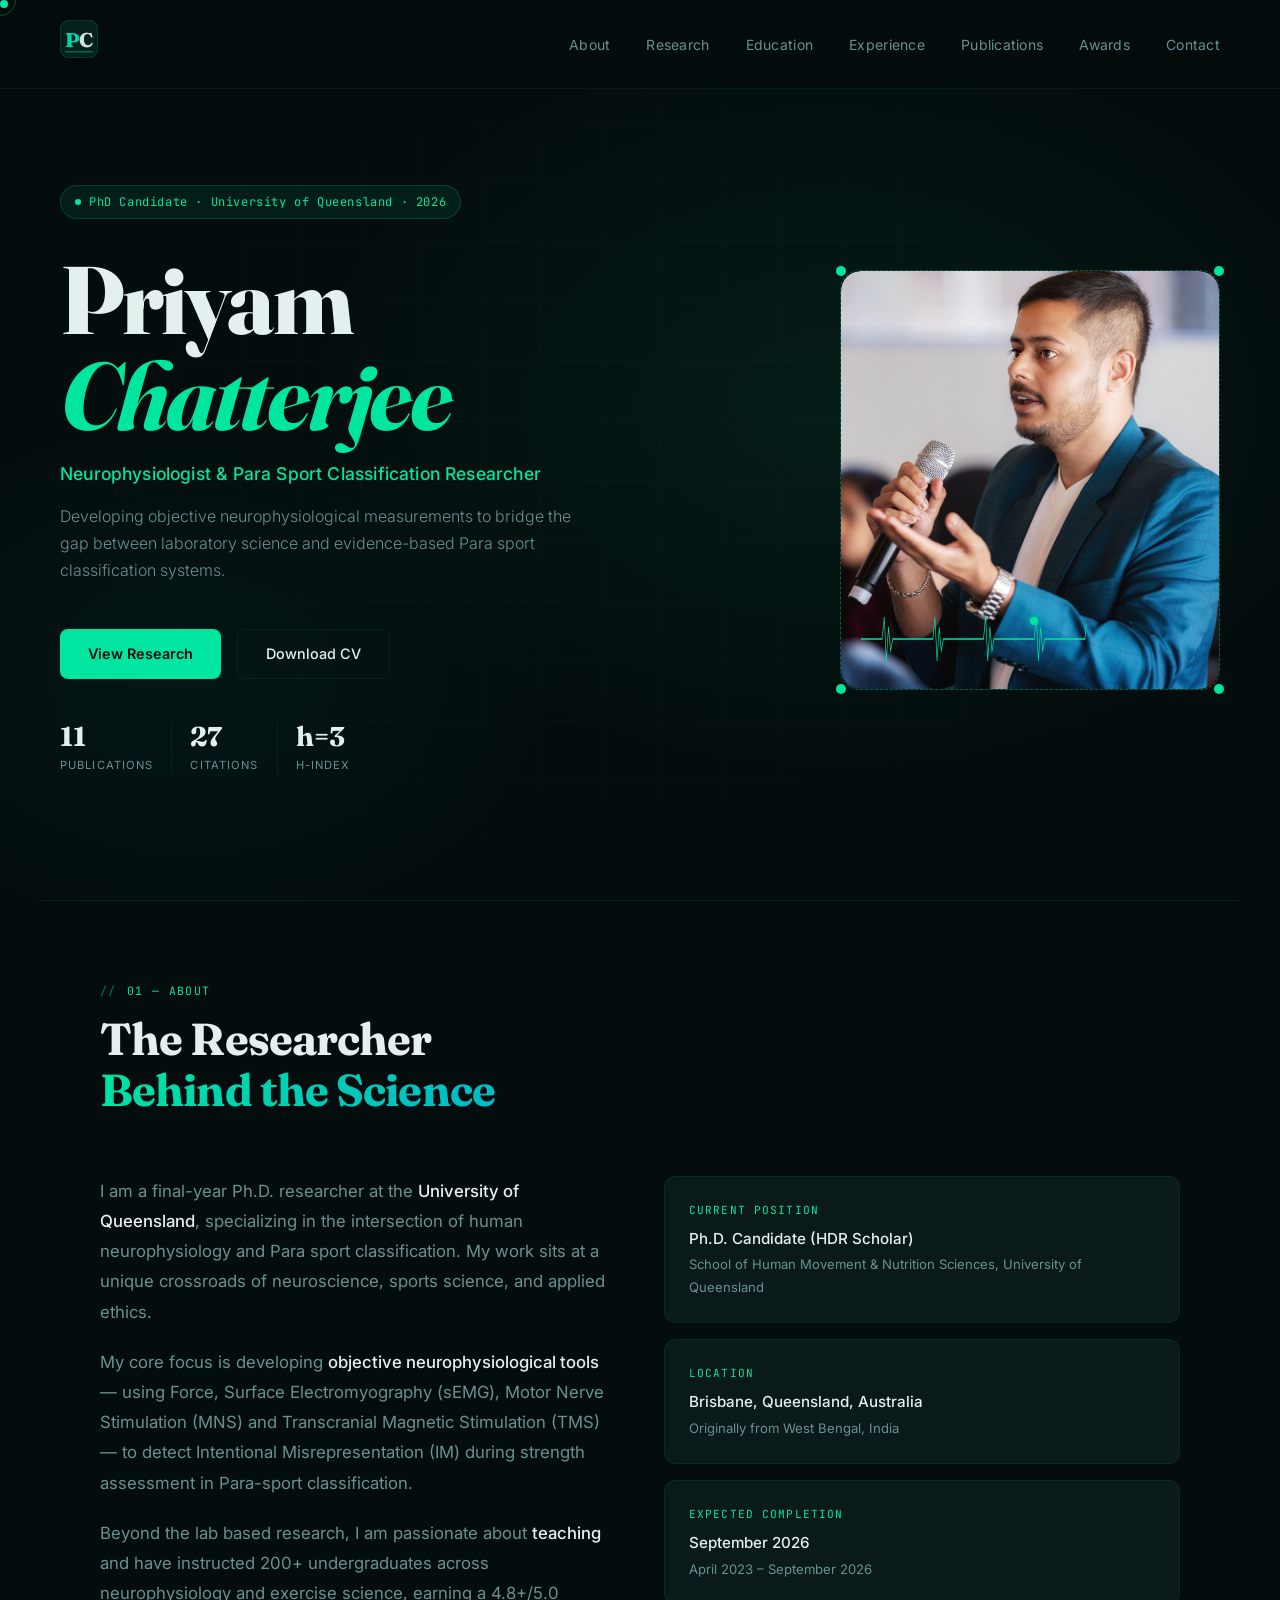
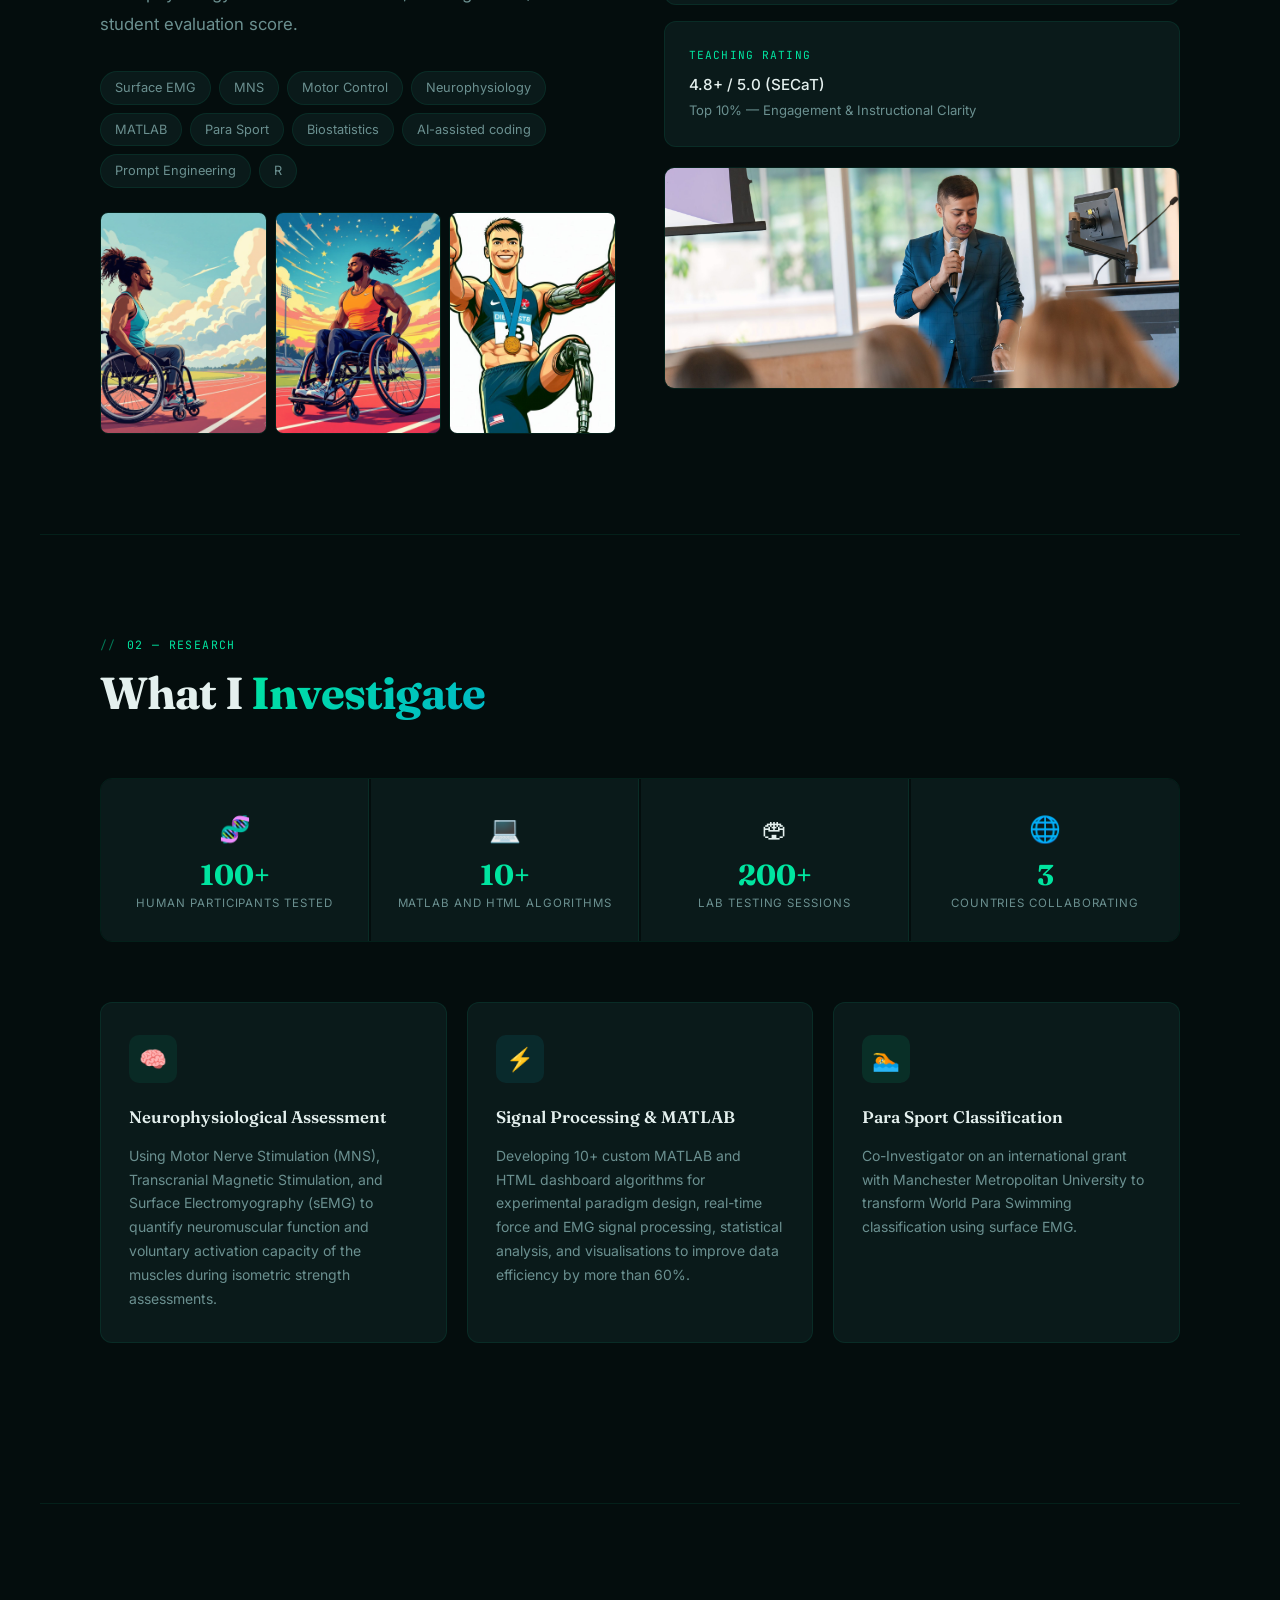
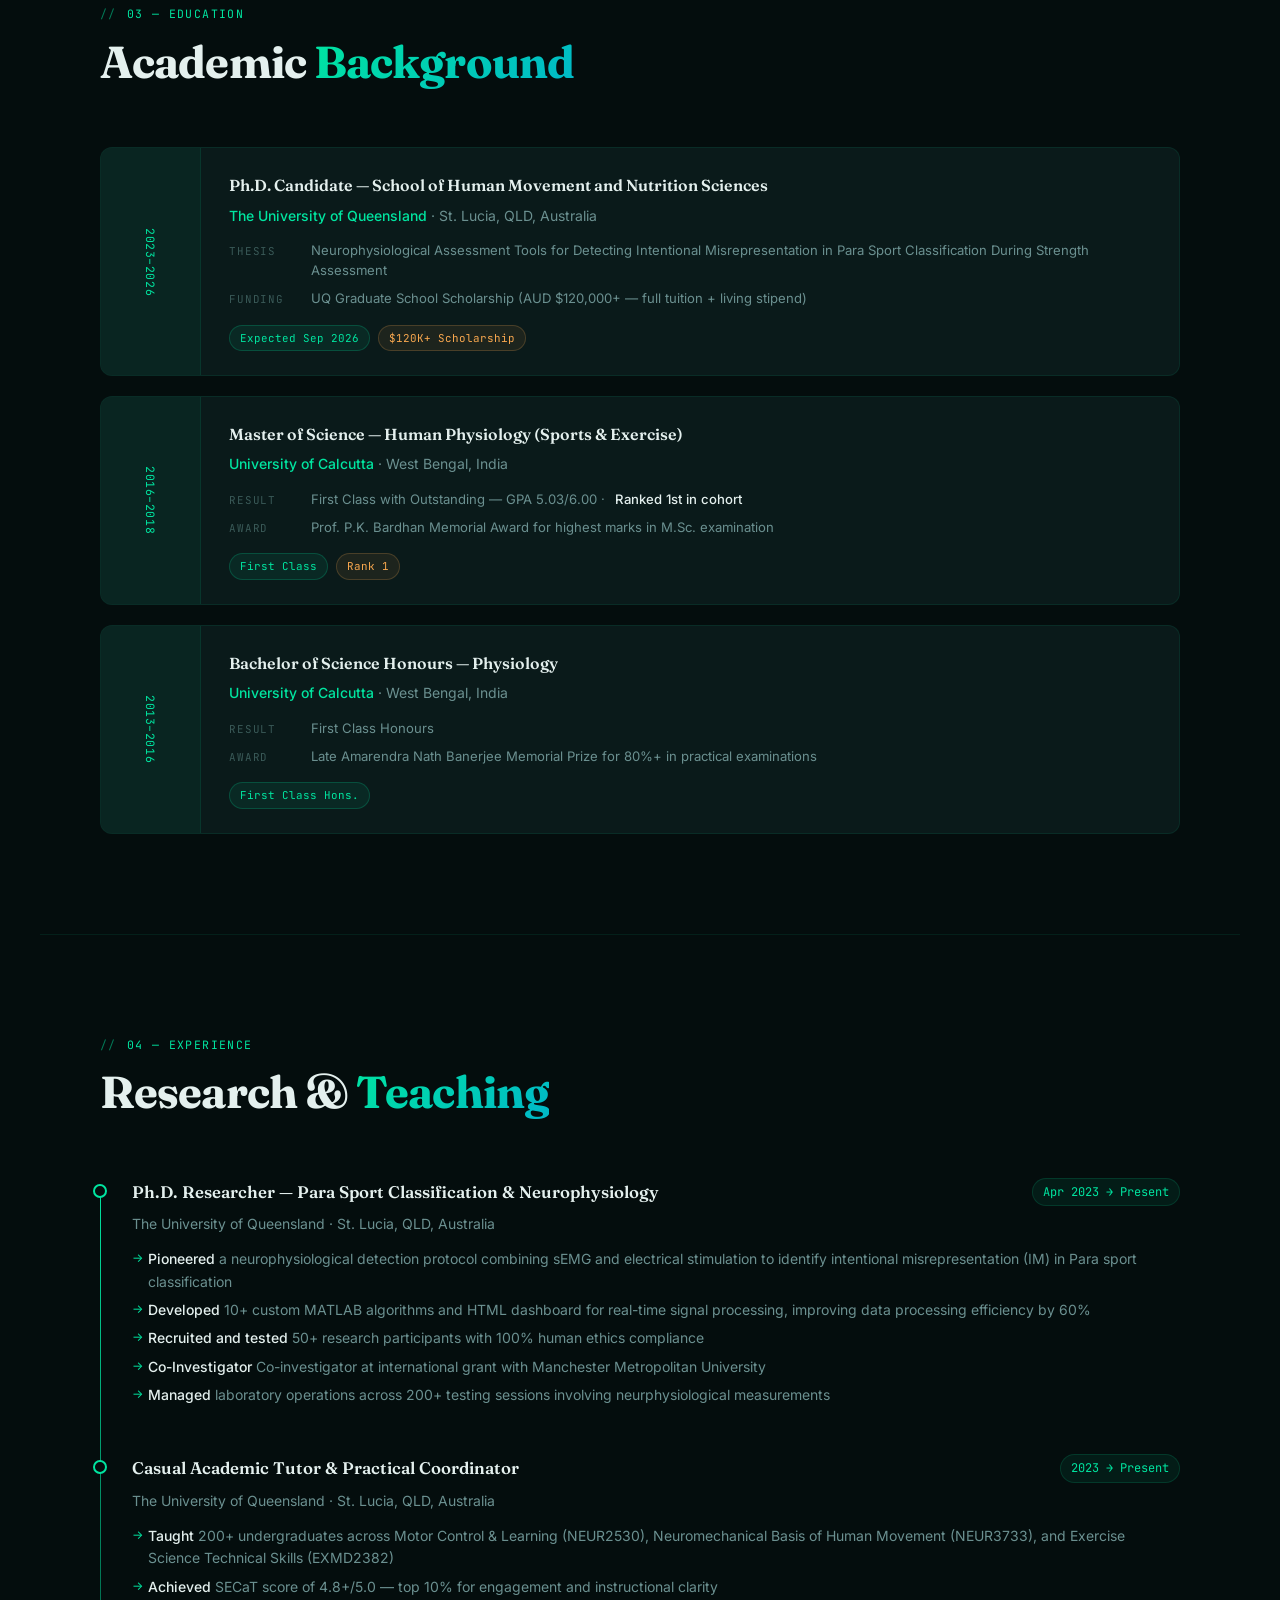
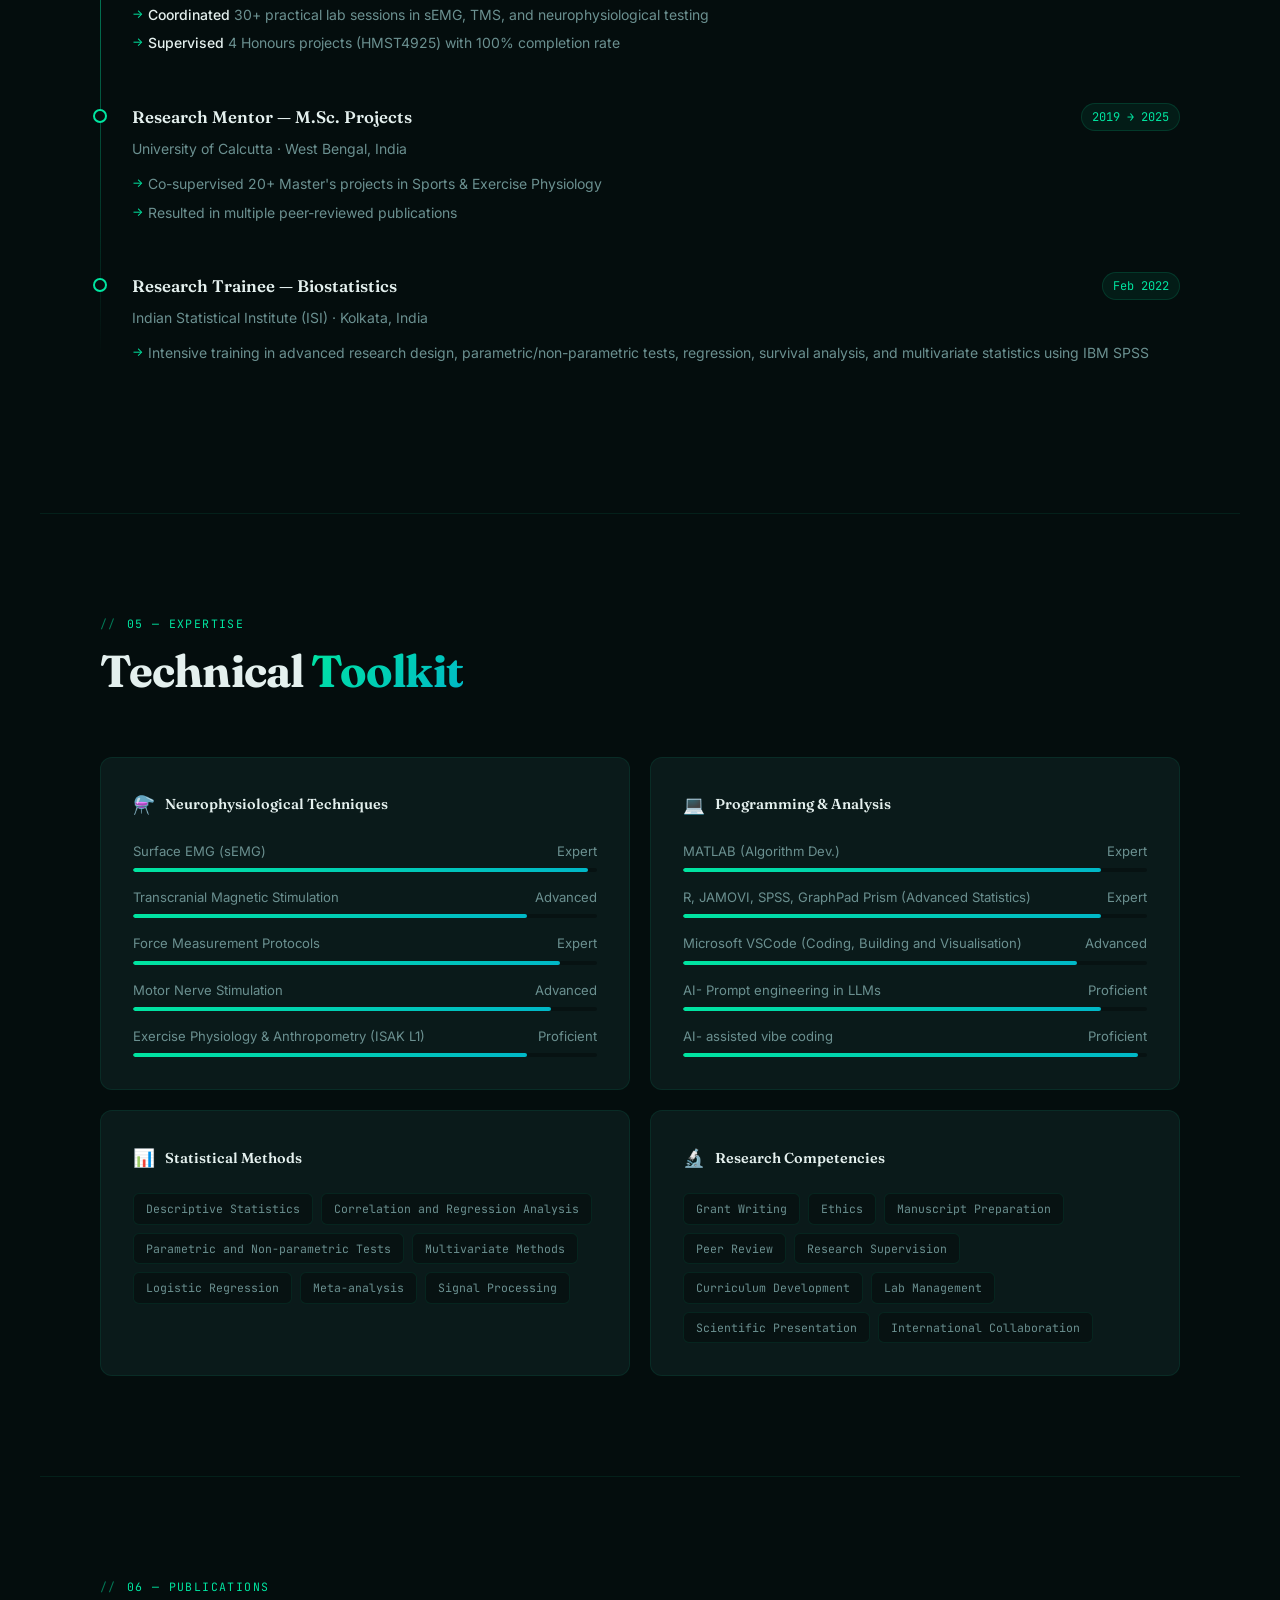
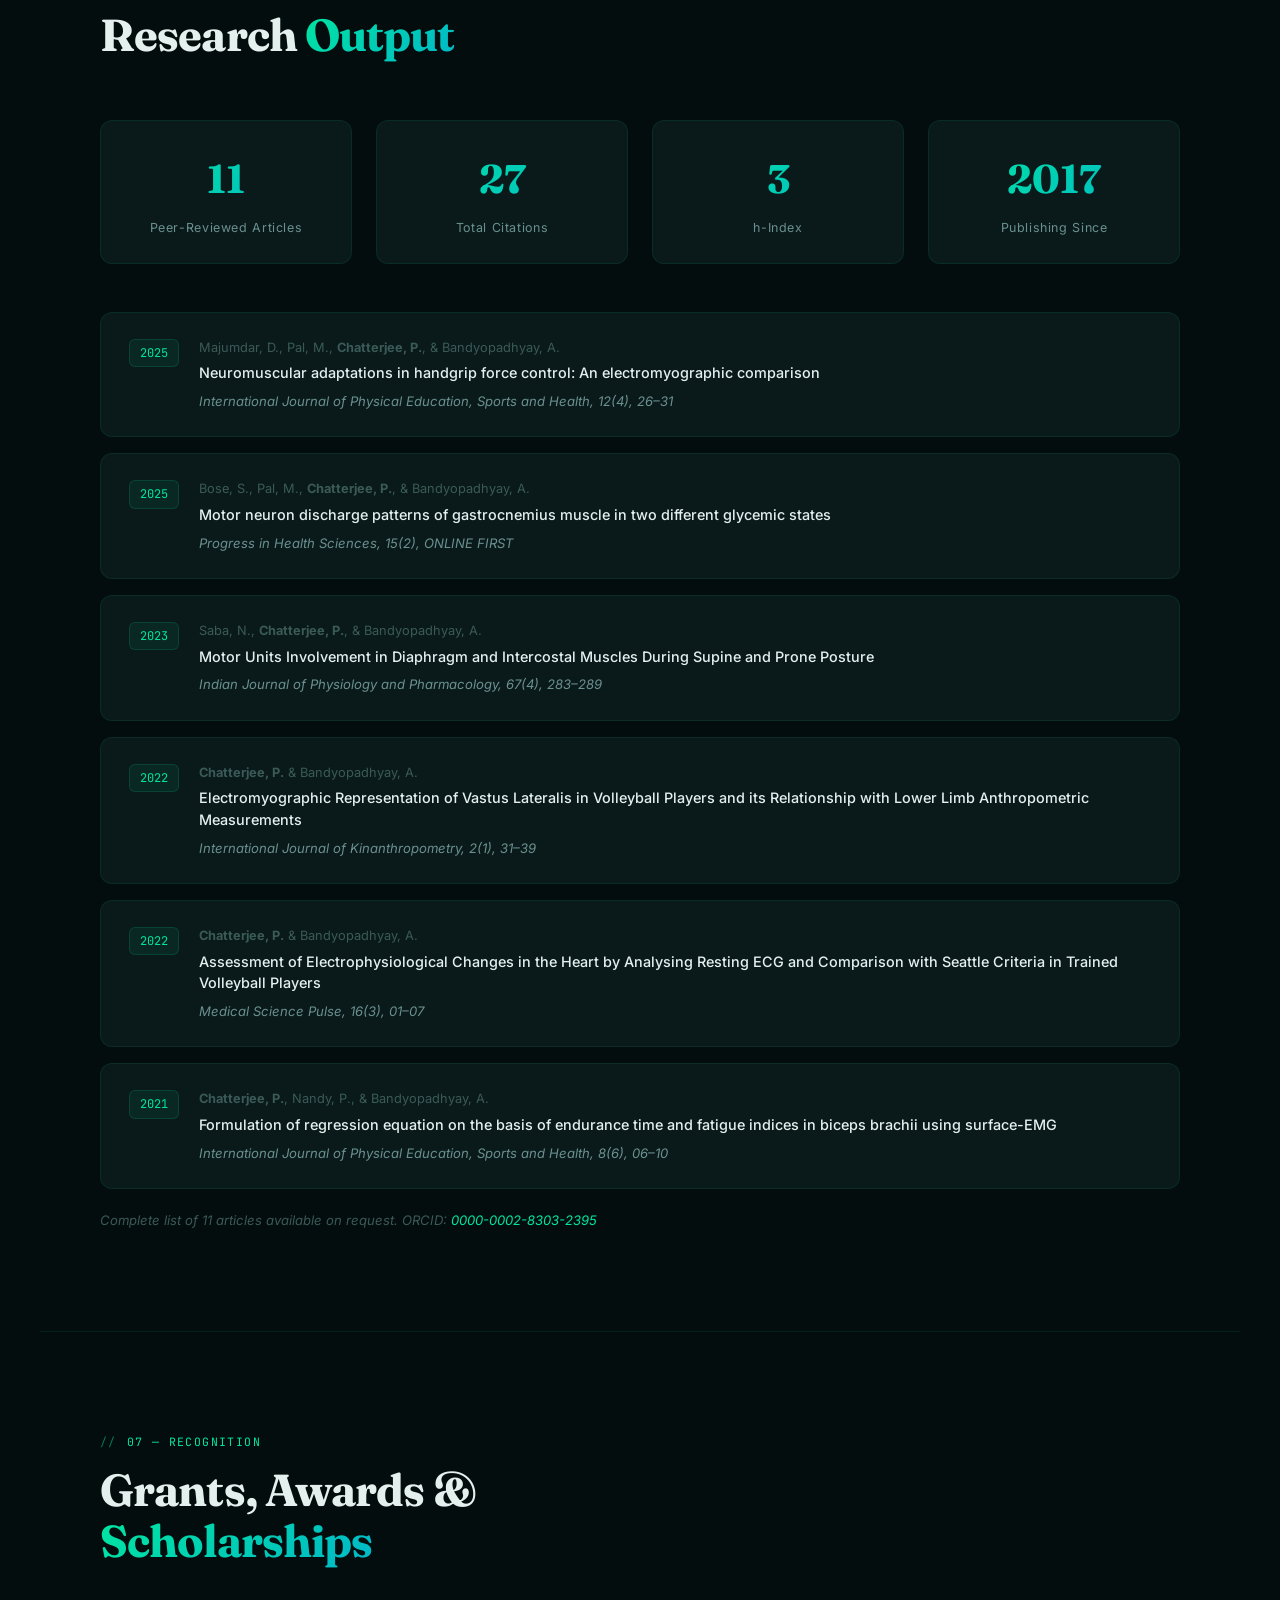
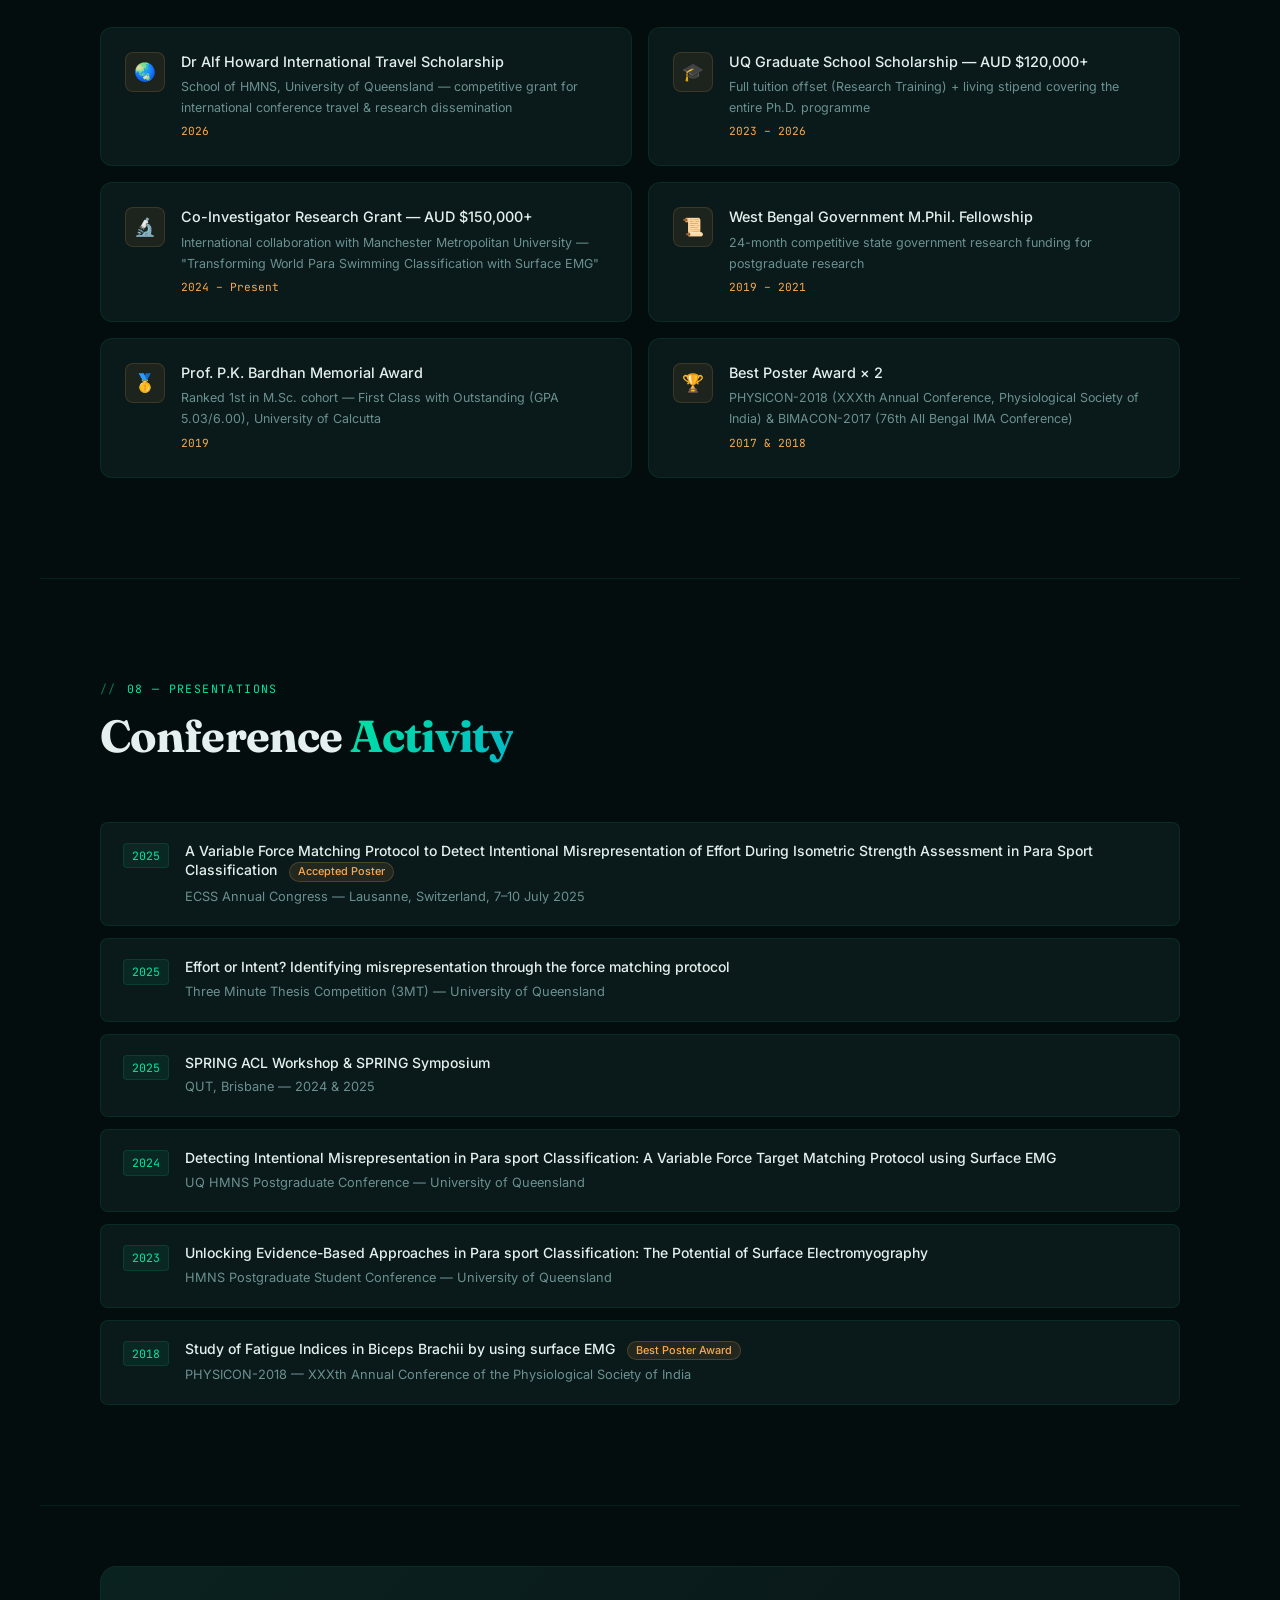
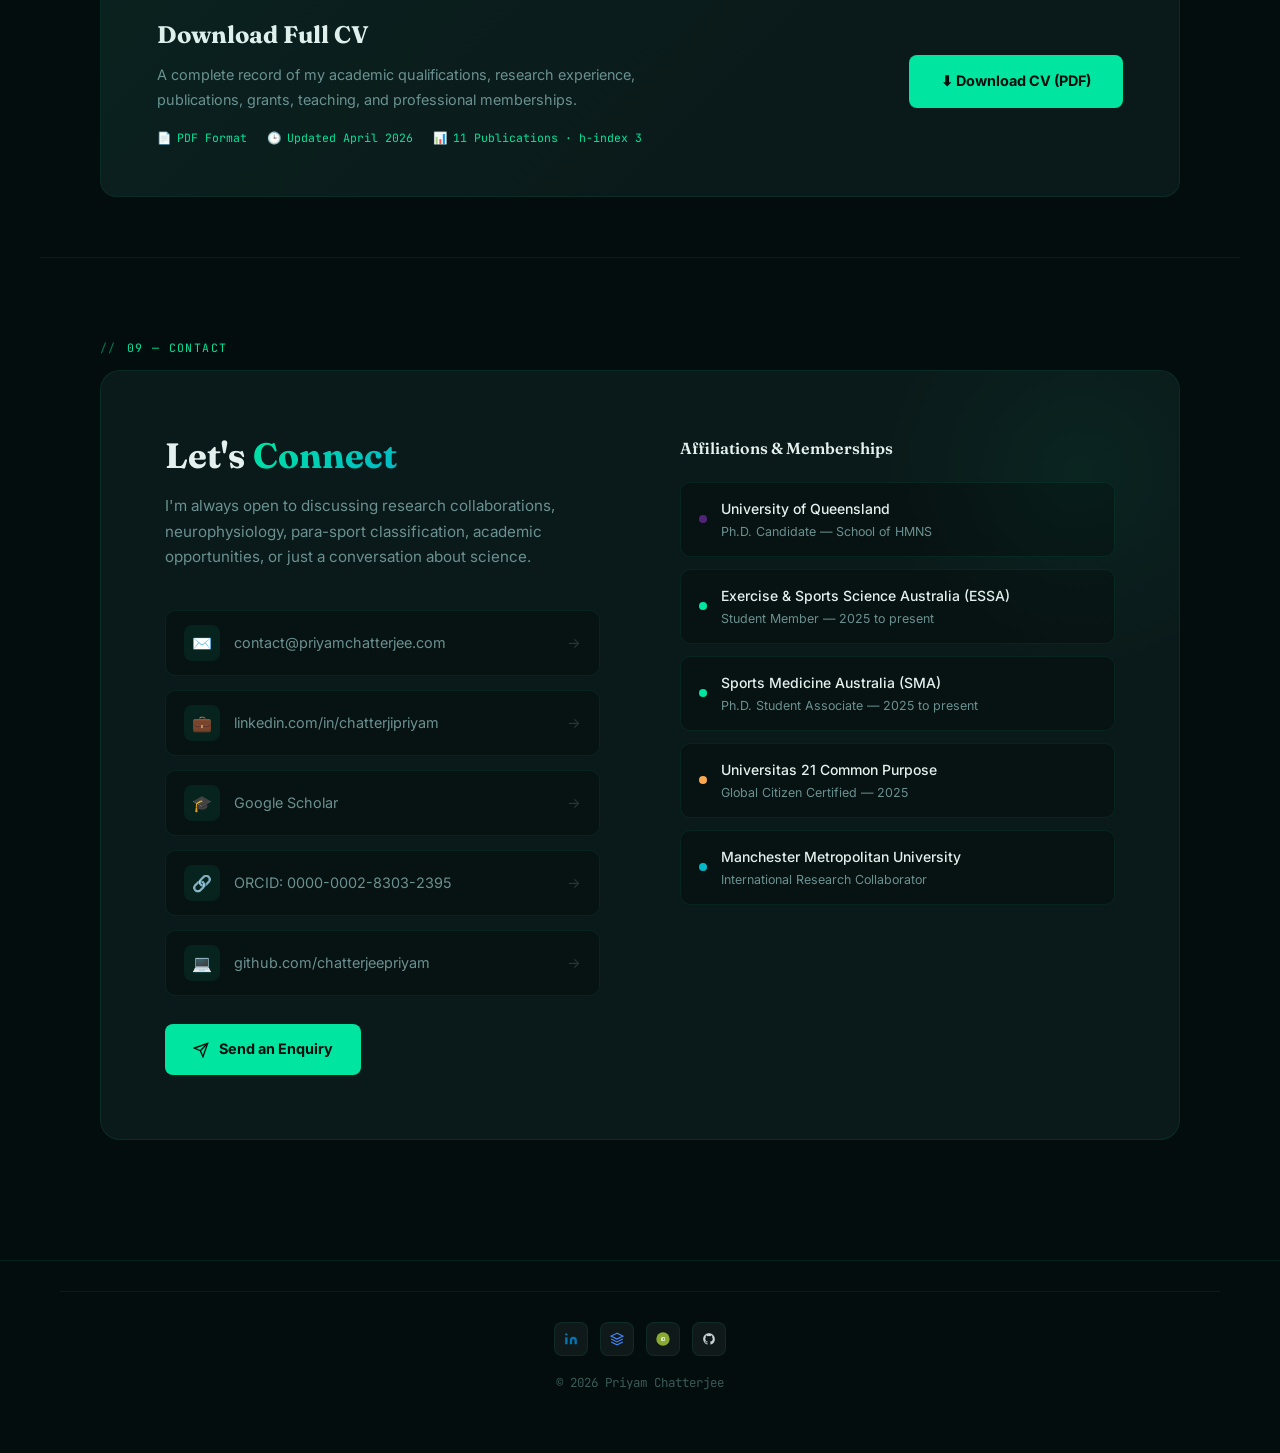
==== commit dc60b4a3: "Update index.html" ====
--- a/index.html
+++ b/index.html
@@ -12,7 +12,7 @@
   <title>Priyam Chatterjee — PhD Researcher</title>
   <link rel="preconnect" href="https://fonts.googleapis.com"/>
   <link rel="preconnect" href="https://fonts.gstatic.com" crossorigin/>
-  <link href="https://fonts.googleapis.com/css2?family=Syne:wght@400;600;700;800&family=DM+Sans:ital,wght@0,300;0,400;0,500;1,300&family=JetBrains+Mono:wght@400;500&display=swap" rel="stylesheet"/>
+  <link href="https://fonts.googleapis.com/css2?family=Fraunces:ital,opsz,wght@0,9..144,400;0,9..144,500;0,9..144,600;0,9..144,700;1,9..144,500;1,9..144,600&family=Inter:wght@300;400;500;600;700&family=JetBrains+Mono:wght@400;500&display=swap" rel="stylesheet"/>
   <style>
     *, *::before, *::after { box-sizing: border-box; margin: 0; padding: 0; }
 
@@ -37,7 +37,7 @@
     html { scroll-behavior: smooth; }
 
     body {
-      font-family: 'DM Sans', sans-serif;
+      font-family: 'Inter', sans-serif;
       background: var(--bg);
       color: var(--text);
       line-height: 1.7;
@@ -84,7 +84,7 @@
     nav.scrolled { padding: 14px 60px; }
 
     .nav-logo {
-      font-family: 'Syne', sans-serif;
+      font-family: 'Fraunces', serif;
       font-weight: 800;
       font-size: 1.3rem;
       letter-spacing: -0.02em;
@@ -97,7 +97,7 @@
 
     .nav-links { display: flex; gap: 36px; list-style: none; }
     .nav-links a {
-      font-family: 'DM Sans', sans-serif;
+      font-family: 'Inter', sans-serif;
       font-size: 0.875rem;
       font-weight: 400;
       color: var(--muted);
@@ -174,7 +174,7 @@
     }
 
     .hero-name {
-      font-family: 'Syne', sans-serif;
+      font-family: 'Fraunces', serif;
       font-size: clamp(3.2rem, 7.5vw, 6.5rem);
       font-weight: 800;
       line-height: 1.0;
@@ -195,7 +195,7 @@
     }
 
     .hero-role {
-      font-family: 'DM Sans', sans-serif;
+      font-family: 'Inter', sans-serif;
       font-size: 1.1rem;
       font-weight: 500;
       color: var(--accent);
@@ -232,7 +232,7 @@
     }
     .stat-item:last-child { border-right: none; }
     .stat-num {
-      font-family: 'Syne', sans-serif;
+      font-family: 'Fraunces', serif;
       font-size: 1.7rem;
       font-weight: 700;
       color: var(--text);
@@ -257,7 +257,7 @@
       display: inline-flex; align-items: center; gap: 8px;
       padding: 12px 28px;
       border-radius: 8px;
-      font-family: 'DM Sans', sans-serif;
+      font-family: 'Inter', sans-serif;
       font-size: 0.9rem;
       font-weight: 500;
       text-decoration: none;
@@ -336,7 +336,7 @@
       border-radius: 20px;
     }
     .hero-photo-initials {
-      font-family: 'Syne', sans-serif;
+      font-family: 'Fraunces', serif;
       font-size: 5rem; font-weight: 800;
       color: rgba(0,229,160,0.12);
       letter-spacing: -0.05em;
@@ -457,7 +457,7 @@
     }
 
     .section-title {
-      font-family: 'Syne', sans-serif;
+      font-family: 'Fraunces', serif;
       font-size: clamp(1.8rem, 3.5vw, 2.8rem);
       font-weight: 700;
       line-height: 1.15;
@@ -573,7 +573,7 @@
     .research-card:nth-child(3) .research-icon { background: rgba(0,229,160,0.1); }
 
     .research-card h3 {
-      font-family: 'Syne', sans-serif;
+      font-family: 'Fraunces', serif;
       font-size: 1.05rem;
       font-weight: 600;
       margin-bottom: 12px;
@@ -593,14 +593,14 @@
     .thesis-block::before {
       content: '"';
       position: absolute; top: -20px; right: 30px;
-      font-family: 'Syne', sans-serif;
+      font-family: 'Fraunces', serif;
       font-size: 12rem;
       color: rgba(0,229,160,0.04);
       line-height: 1;
       pointer-events: none;
     }
     .thesis-block h3 {
-      font-family: 'Syne', sans-serif;
+      font-family: 'Fraunces', serif;
       font-size: 0.8rem;
       font-weight: 600;
       color: var(--accent);
@@ -662,7 +662,7 @@
       margin-bottom: 6px;
     }
     .timeline-role {
-      font-family: 'Syne', sans-serif;
+      font-family: 'Fraunces', serif;
       font-size: 1.05rem;
       font-weight: 600;
       color: var(--text);
@@ -716,7 +716,7 @@
       padding: 32px;
     }
     .skill-group-title {
-      font-family: 'Syne', sans-serif;
+      font-family: 'Fraunces', serif;
       font-size: 0.9rem;
       font-weight: 600;
       color: var(--text);
@@ -778,7 +778,7 @@
     }
     .metric-card:hover { border-color: rgba(0,229,160,0.25); transform: translateY(-3px); }
     .metric-num {
-      font-family: 'Syne', sans-serif;
+      font-family: 'Fraunces', serif;
       font-size: 2.5rem;
       font-weight: 700;
       background: var(--grad);
@@ -914,7 +914,7 @@
       pointer-events: none;
     }
     .contact-heading {
-      font-family: 'Syne', sans-serif;
+      font-family: 'Fraunces', serif;
       font-size: 2.2rem;
       font-weight: 700;
       line-height: 1.2;
@@ -957,7 +957,7 @@
     /* right side: affiliations */
     .affiliations { }
     .affiliations h3 {
-      font-family: 'Syne', sans-serif;
+      font-family: 'Fraunces', serif;
       font-size: 1rem; font-weight: 600;
       color: var(--text); margin-bottom: 20px;
     }
@@ -1048,7 +1048,7 @@
     }
     .edu-body { padding: 24px 28px; }
     .edu-degree {
-      font-family: 'Syne', sans-serif;
+      font-family: 'Fraunces', serif;
       font-size: 1rem; font-weight: 600;
       color: var(--text); margin-bottom: 4px;
     }
@@ -1104,7 +1104,7 @@
       pointer-events: none;
     }
     .cv-banner-left h3 {
-      font-family: 'Syne', sans-serif;
+      font-family: 'Fraunces', serif;
       font-size: 1.5rem; font-weight: 700;
       color: var(--text); margin-bottom: 8px;
     }
@@ -1129,7 +1129,7 @@
       border-radius: 8px;
       text-decoration: none;
       transition: all 0.25s;
-      font-family: 'DM Sans', sans-serif;
+      font-family: 'Inter', sans-serif;
     }
     .btn-cv:hover {
       opacity: 0.85;
@@ -1158,7 +1158,7 @@
     .impact-cell:hover { background: var(--surface2); }
     .impact-cell-icon { font-size: 1.6rem; margin-bottom: 10px; }
     .impact-cell-num {
-      font-family: 'Syne', sans-serif;
+      font-family: 'Fraunces', serif;
       font-size: 1.8rem; font-weight: 700;
       color: var(--accent);
       line-height: 1;
@@ -1226,9 +1226,9 @@
   <svg width="38" height="38" viewBox="0 0 38 38" fill="none" xmlns="http://www.w3.org/2000/svg">
     <rect width="38" height="38" rx="10" fill="rgba(0,212,168,0.1)" stroke="rgba(0,212,168,0.25)" stroke-width="1"/>
     <!-- P -->
-    <text x="5" y="27" font-family="Syne, sans-serif" font-weight="800" font-size="20" fill="#00d4a8">P</text>
+    <text x="5" y="27" font-family="Fraunces, serif" font-weight="800" font-size="20" fill="#00d4a8">P</text>
     <!-- C -->
-    <text x="19" y="27" font-family="Syne, sans-serif" font-weight="800" font-size="20" fill="rgba(255,255,255,0.85)">C</text>
+    <text x="19" y="27" font-family="Fraunces, serif" font-weight="800" font-size="20" fill="rgba(255,255,255,0.85)">C</text>
     <!-- bottom accent line -->
     <rect x="5" y="31" width="28" height="1.5" rx="1" fill="rgba(0,212,168,0.4)"/>
   </svg>
@@ -1908,7 +1908,7 @@
          style="display:inline-flex;align-items:center;gap:10px;
                 background:var(--accent);color:#040d0d;
                 padding:13px 28px;border-radius:8px;
-                font-family:'DM Sans',sans-serif;font-weight:700;
+                font-family:'Inter',sans-serif;font-weight:700;
                 font-size:0.9rem;text-decoration:none;
                 margin-top:28px;transition:all 0.25s;"
          onmouseover="this.style.opacity='0.85';this.style.transform='translateY(-2px)'"
